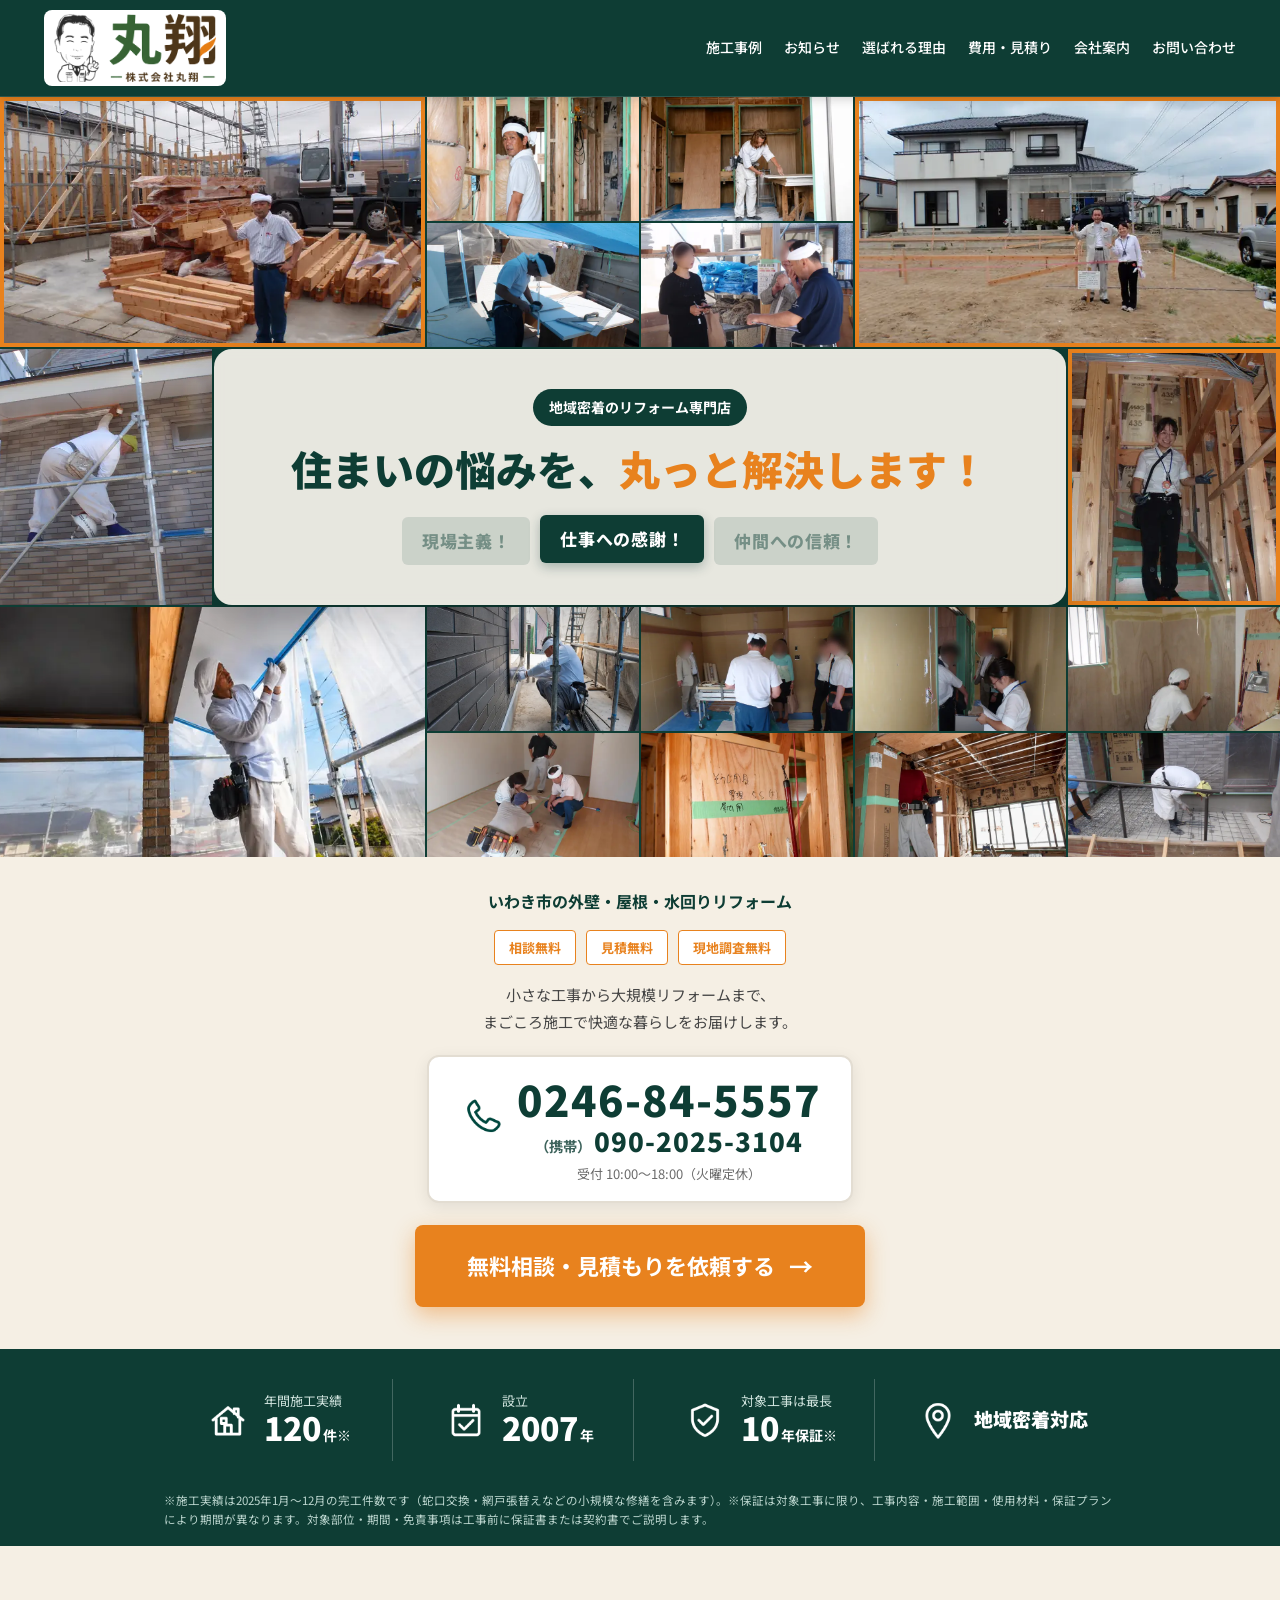
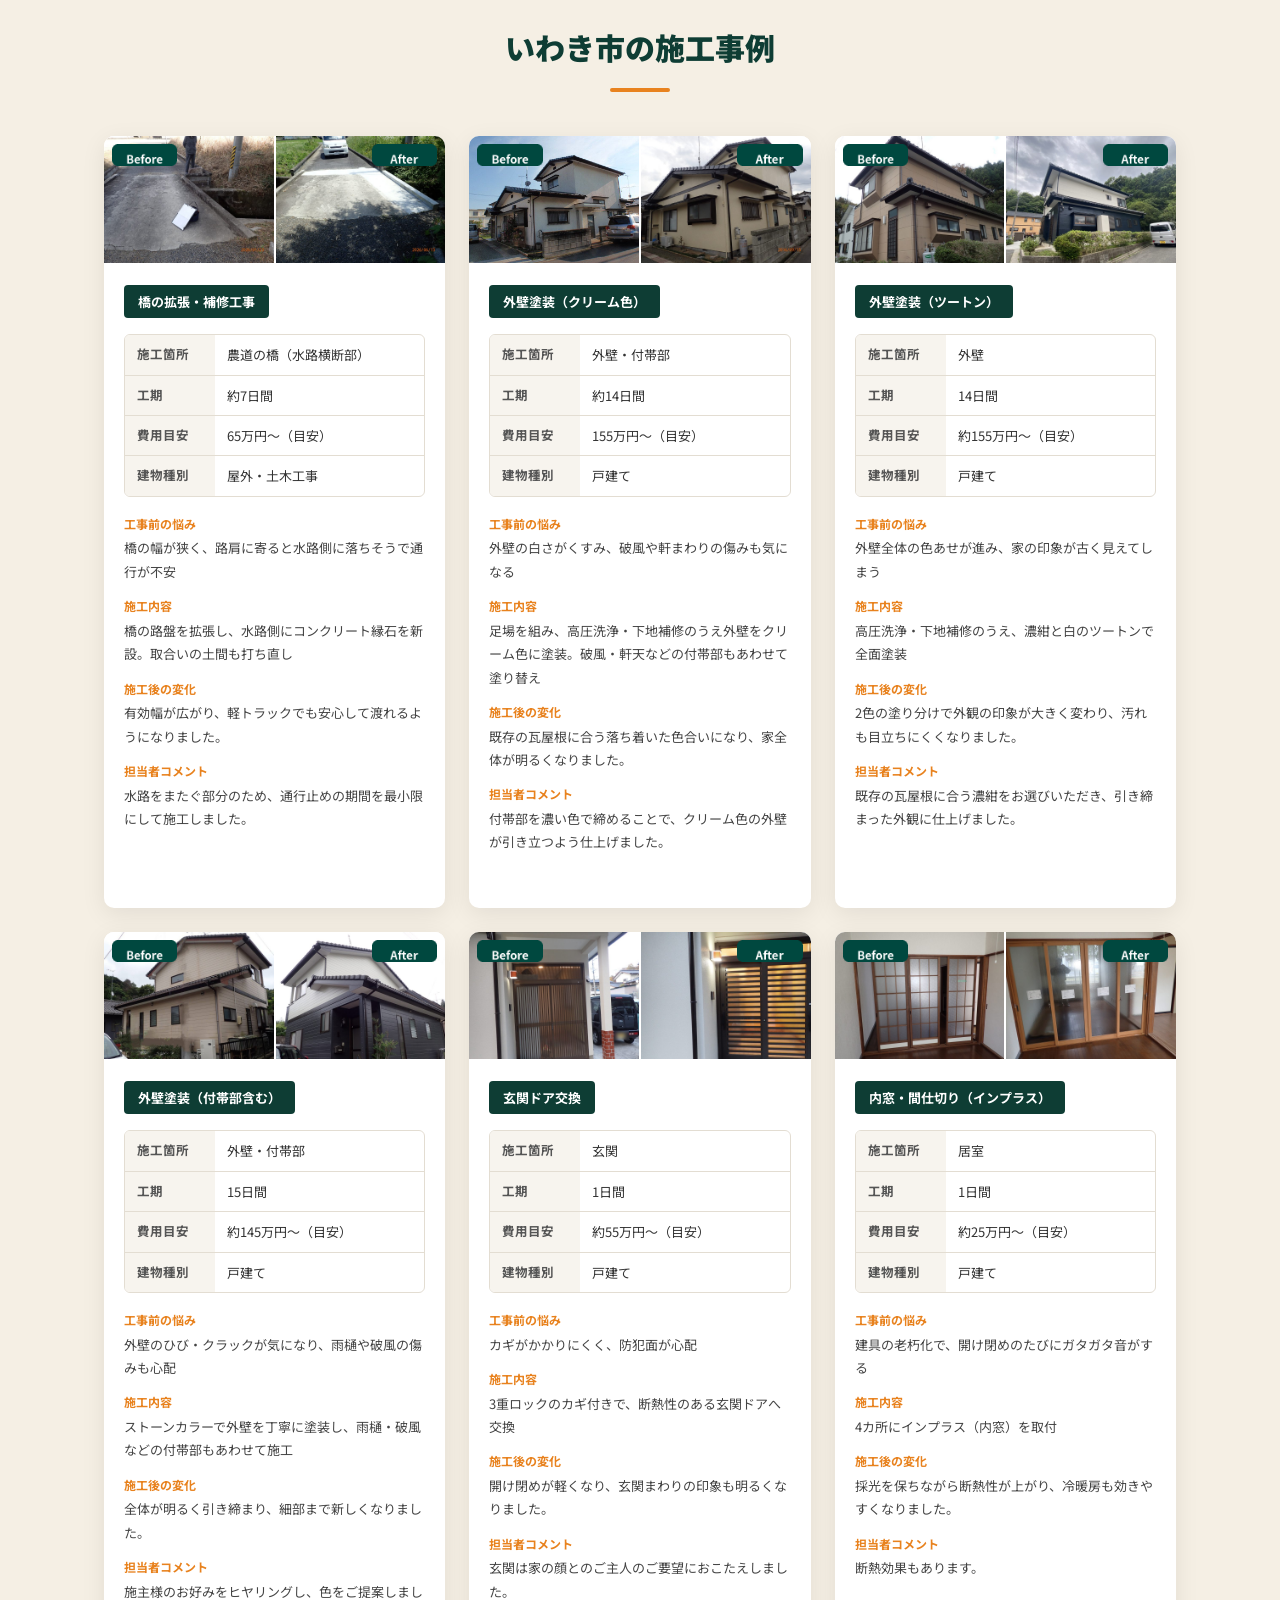
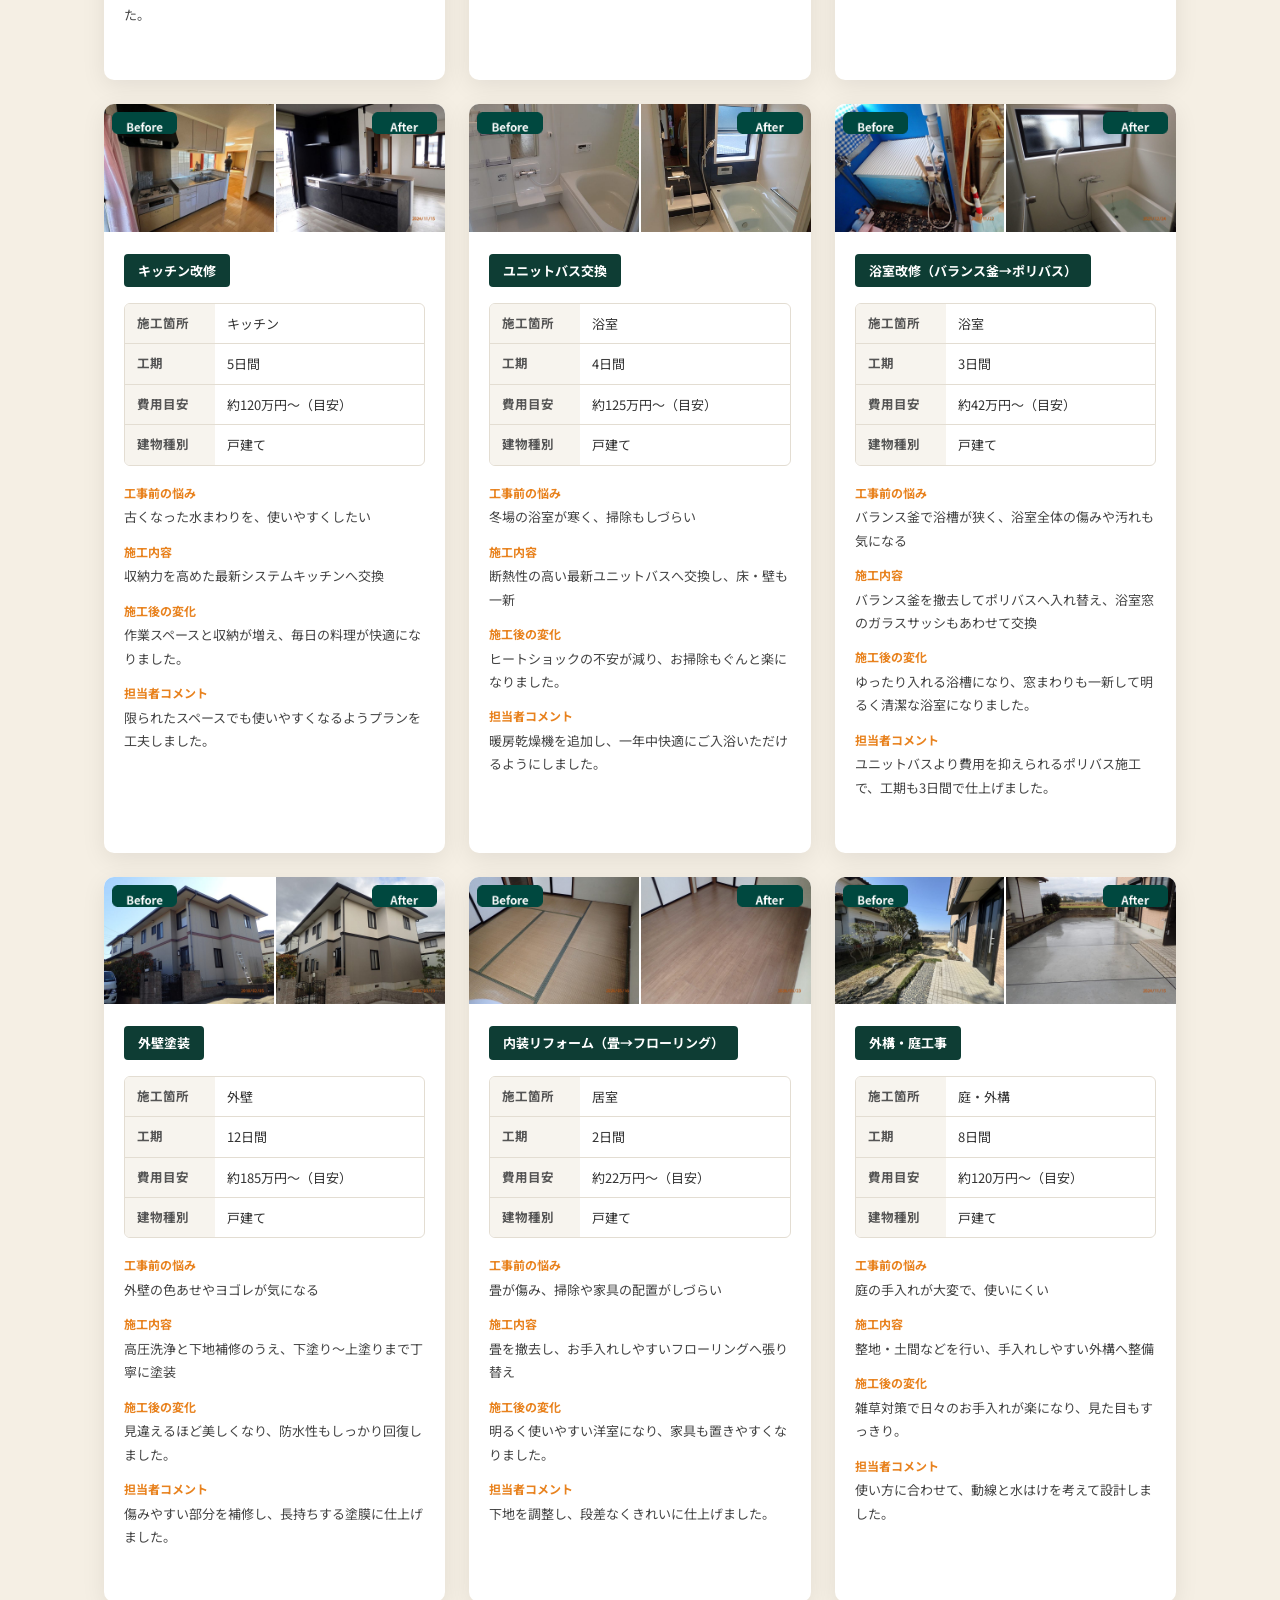
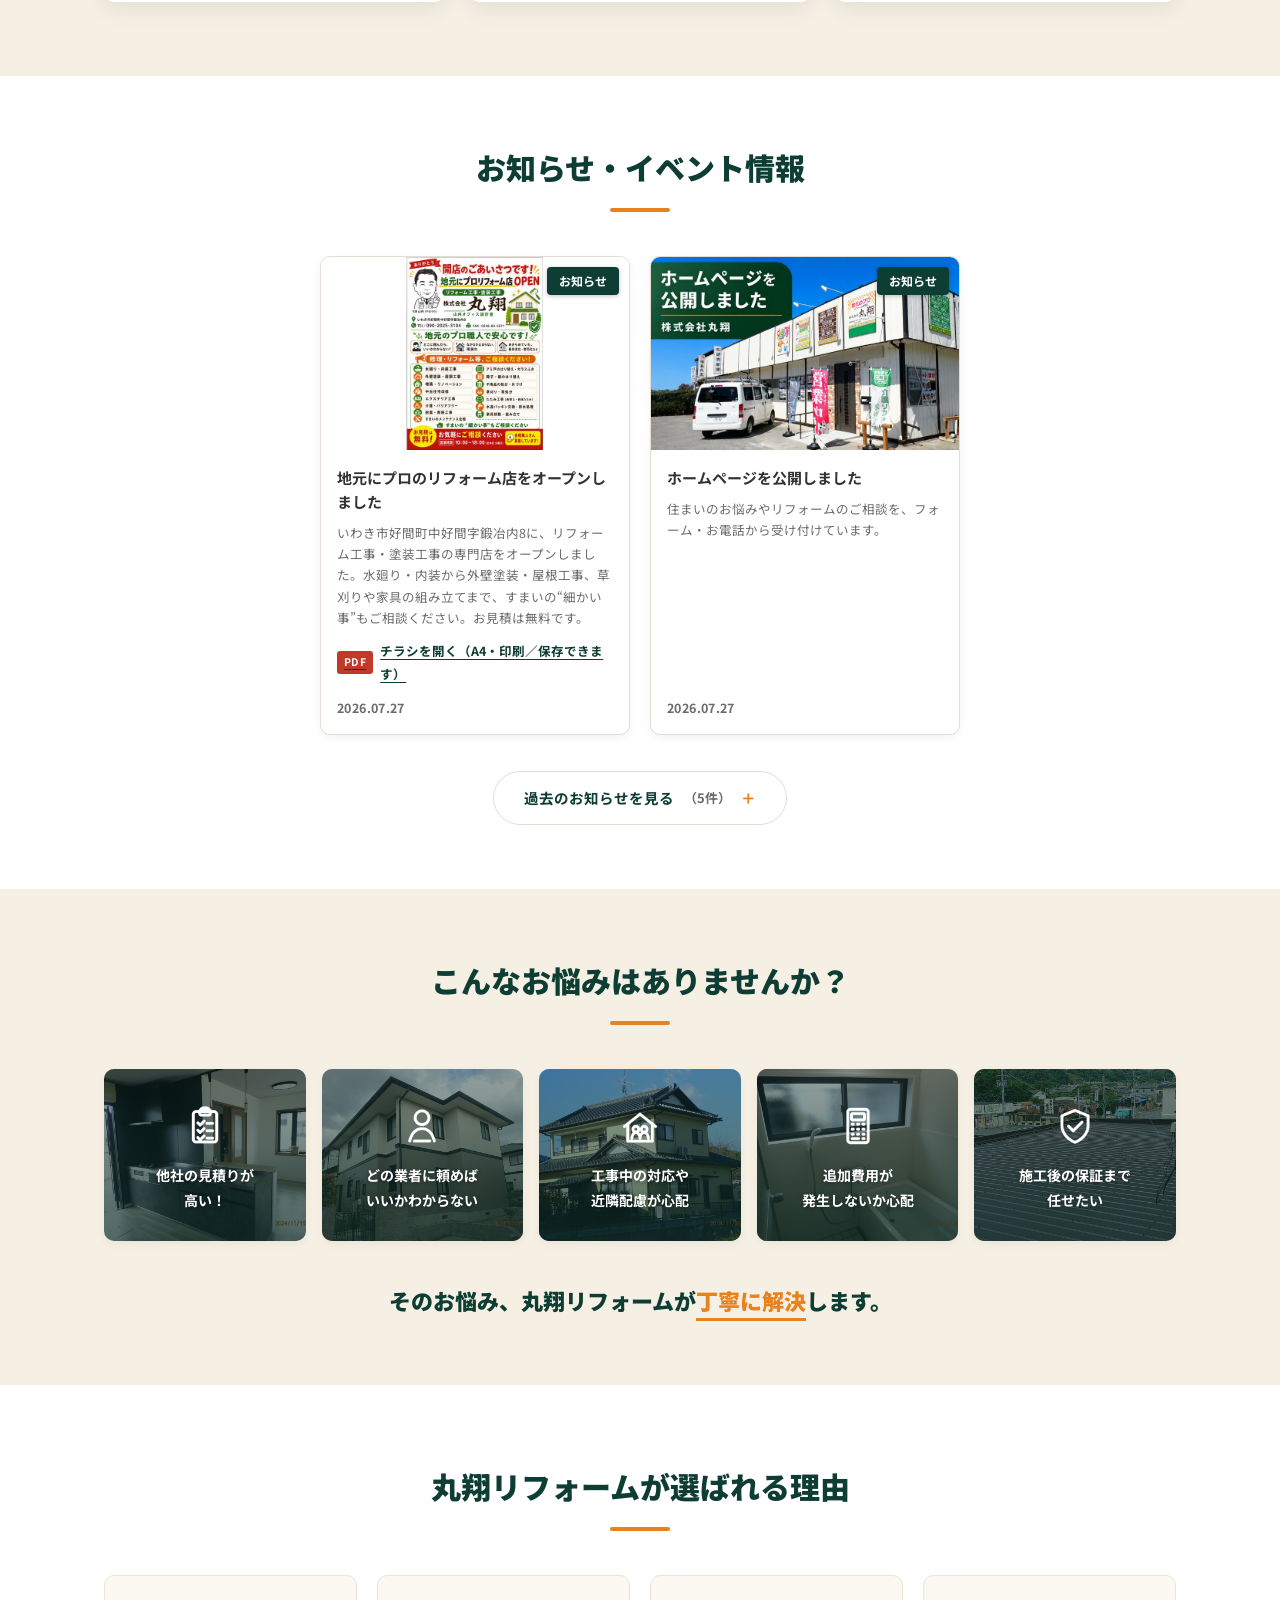
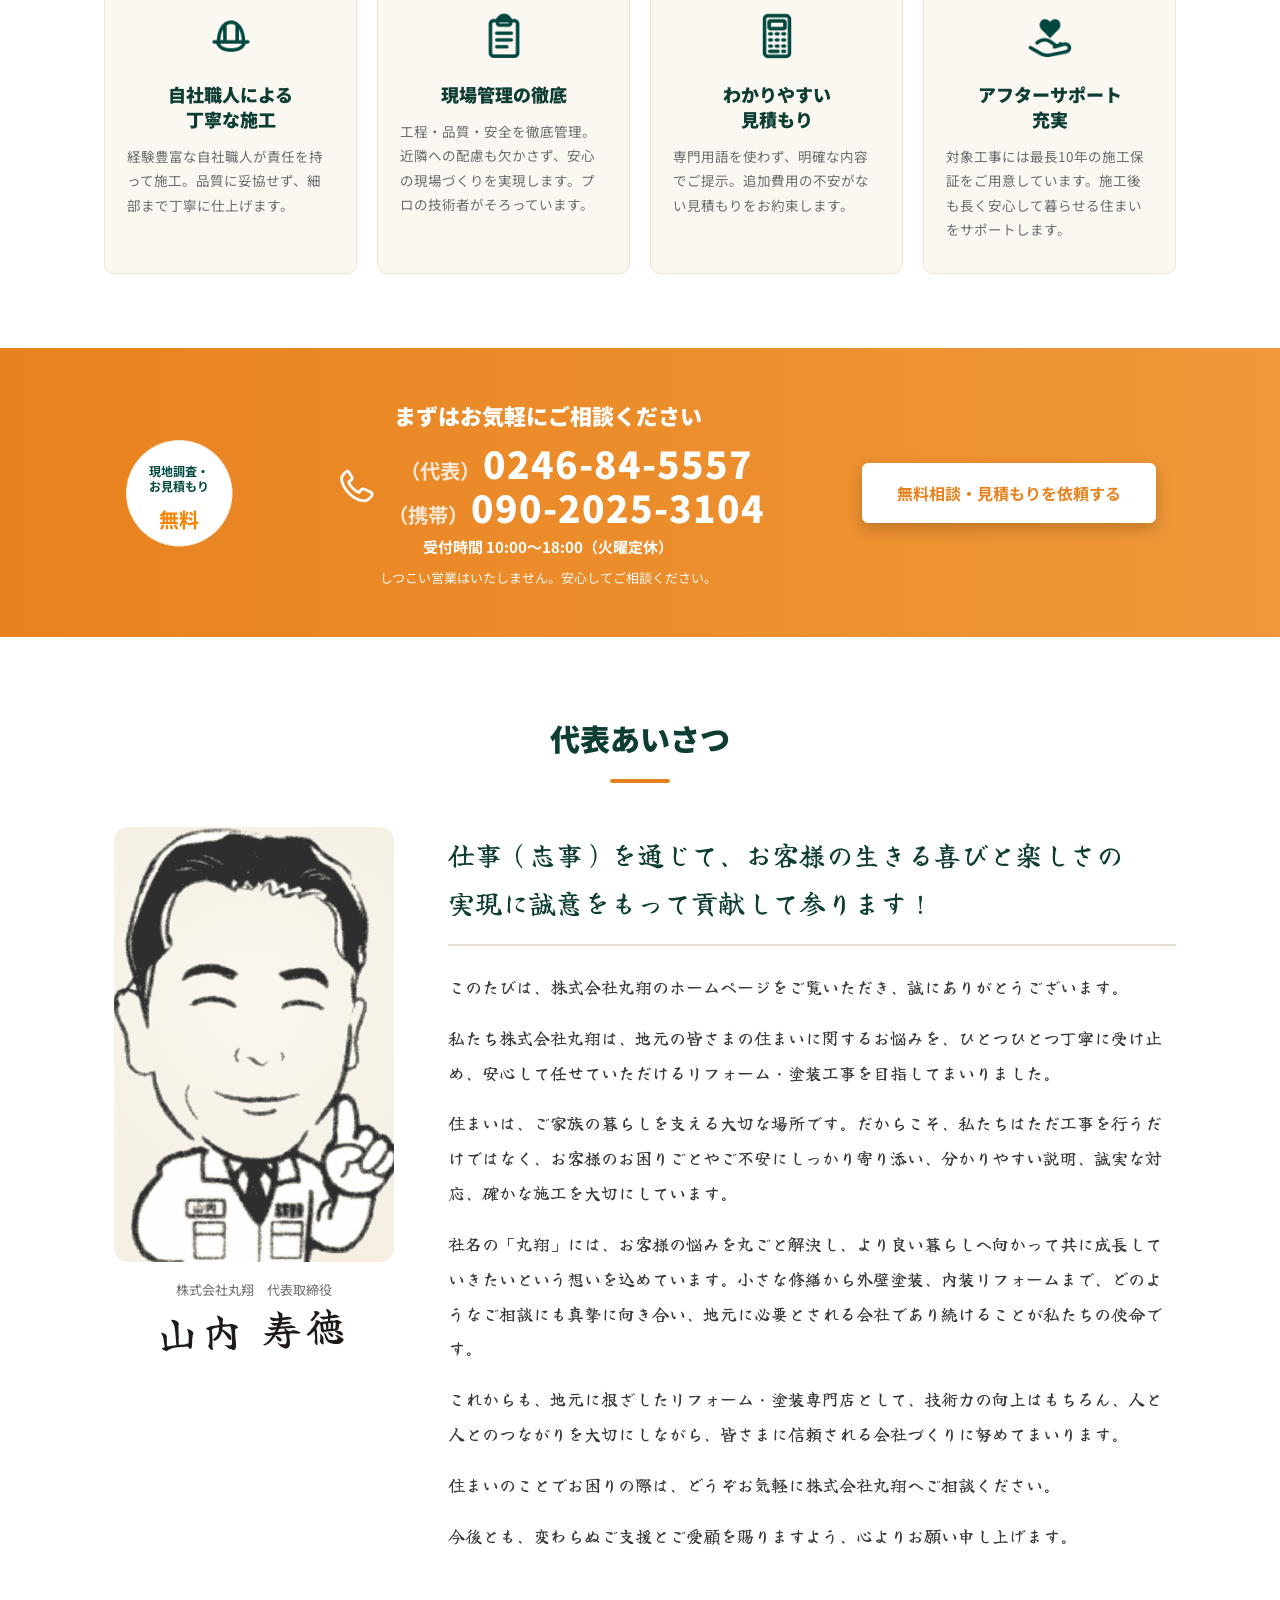
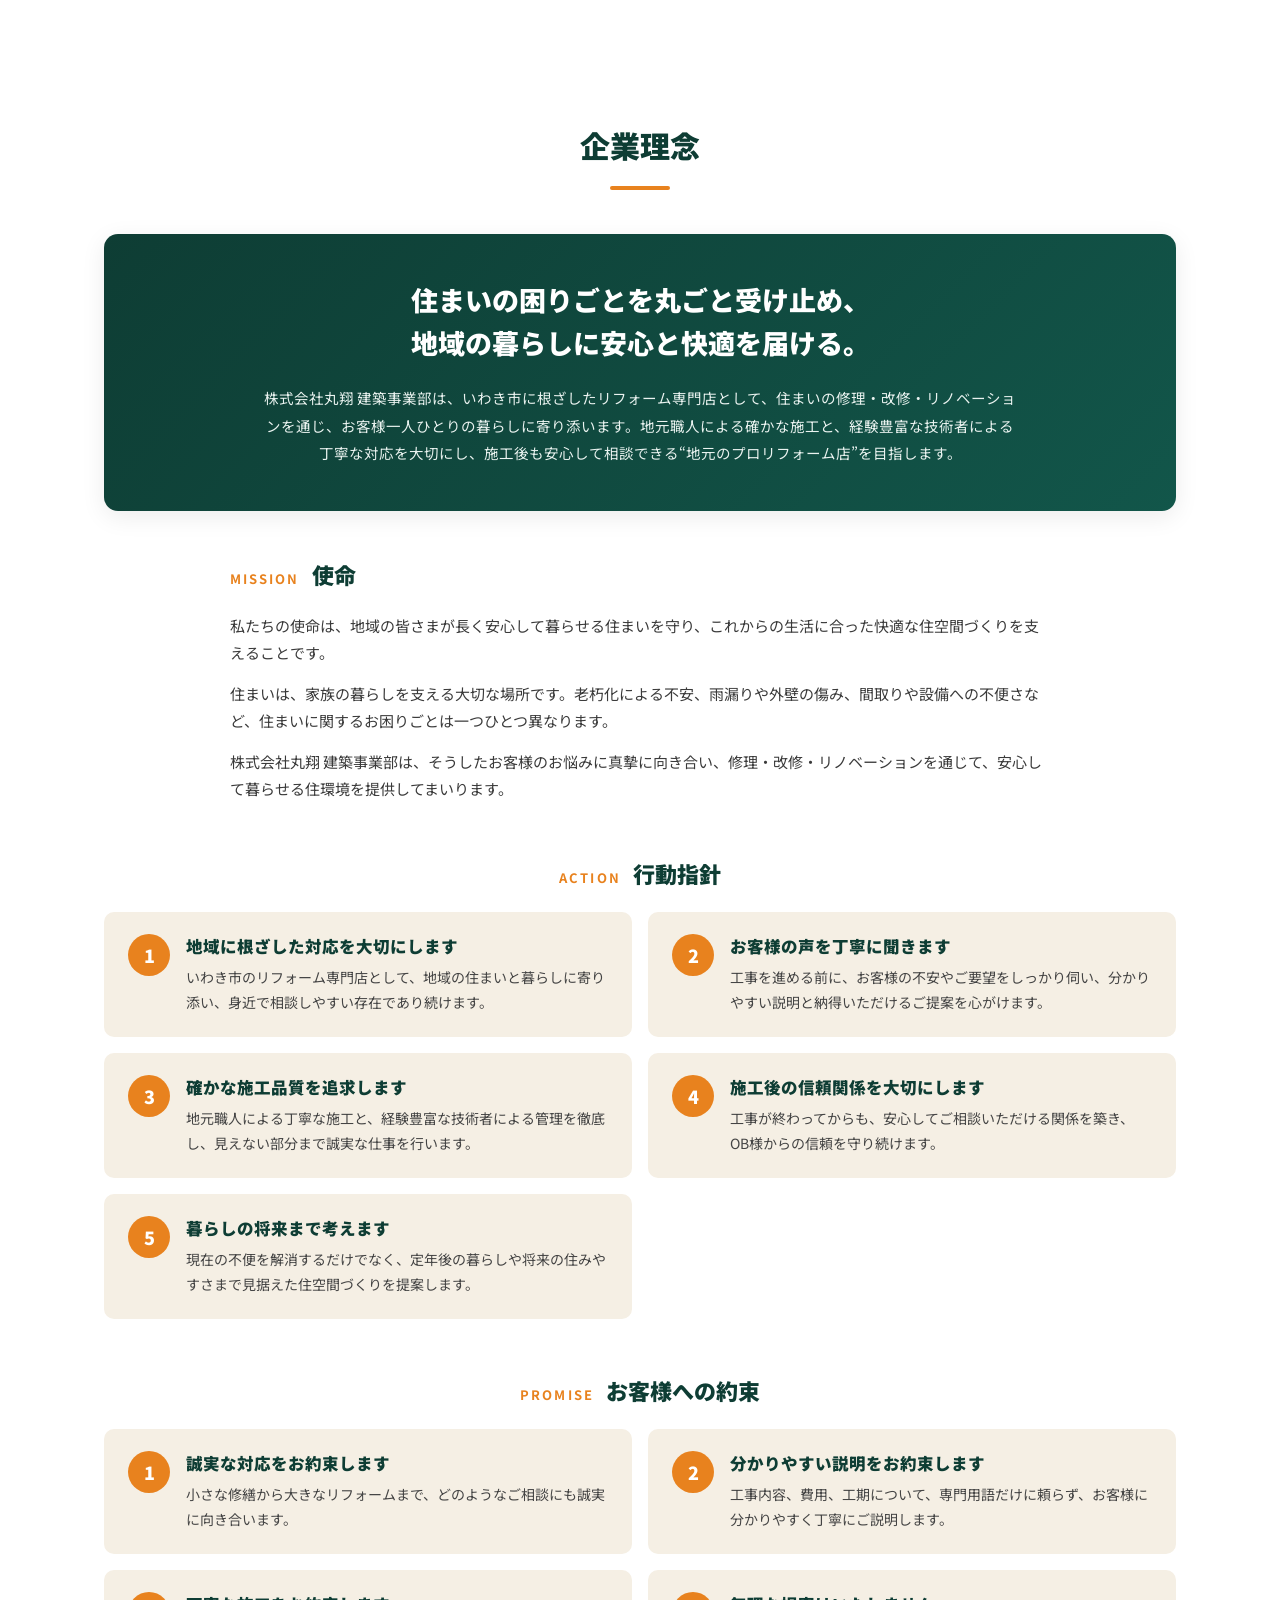
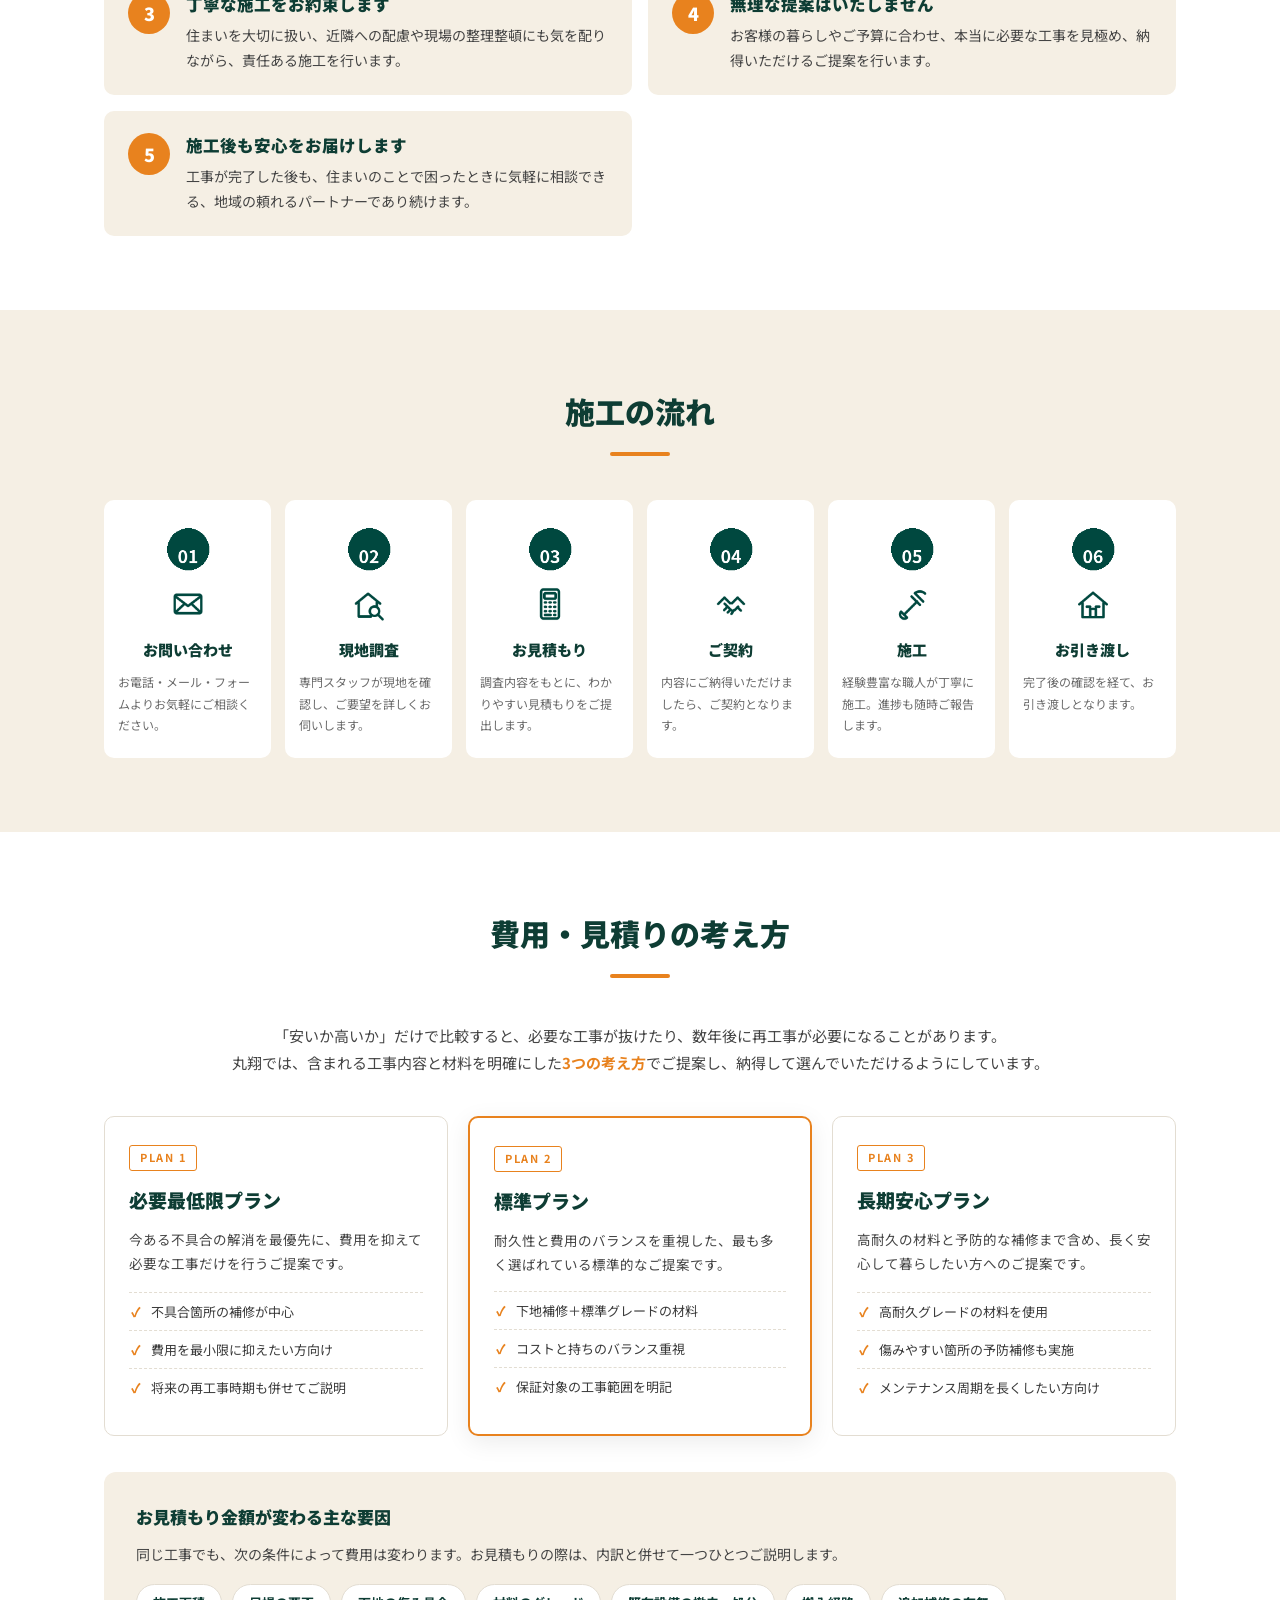
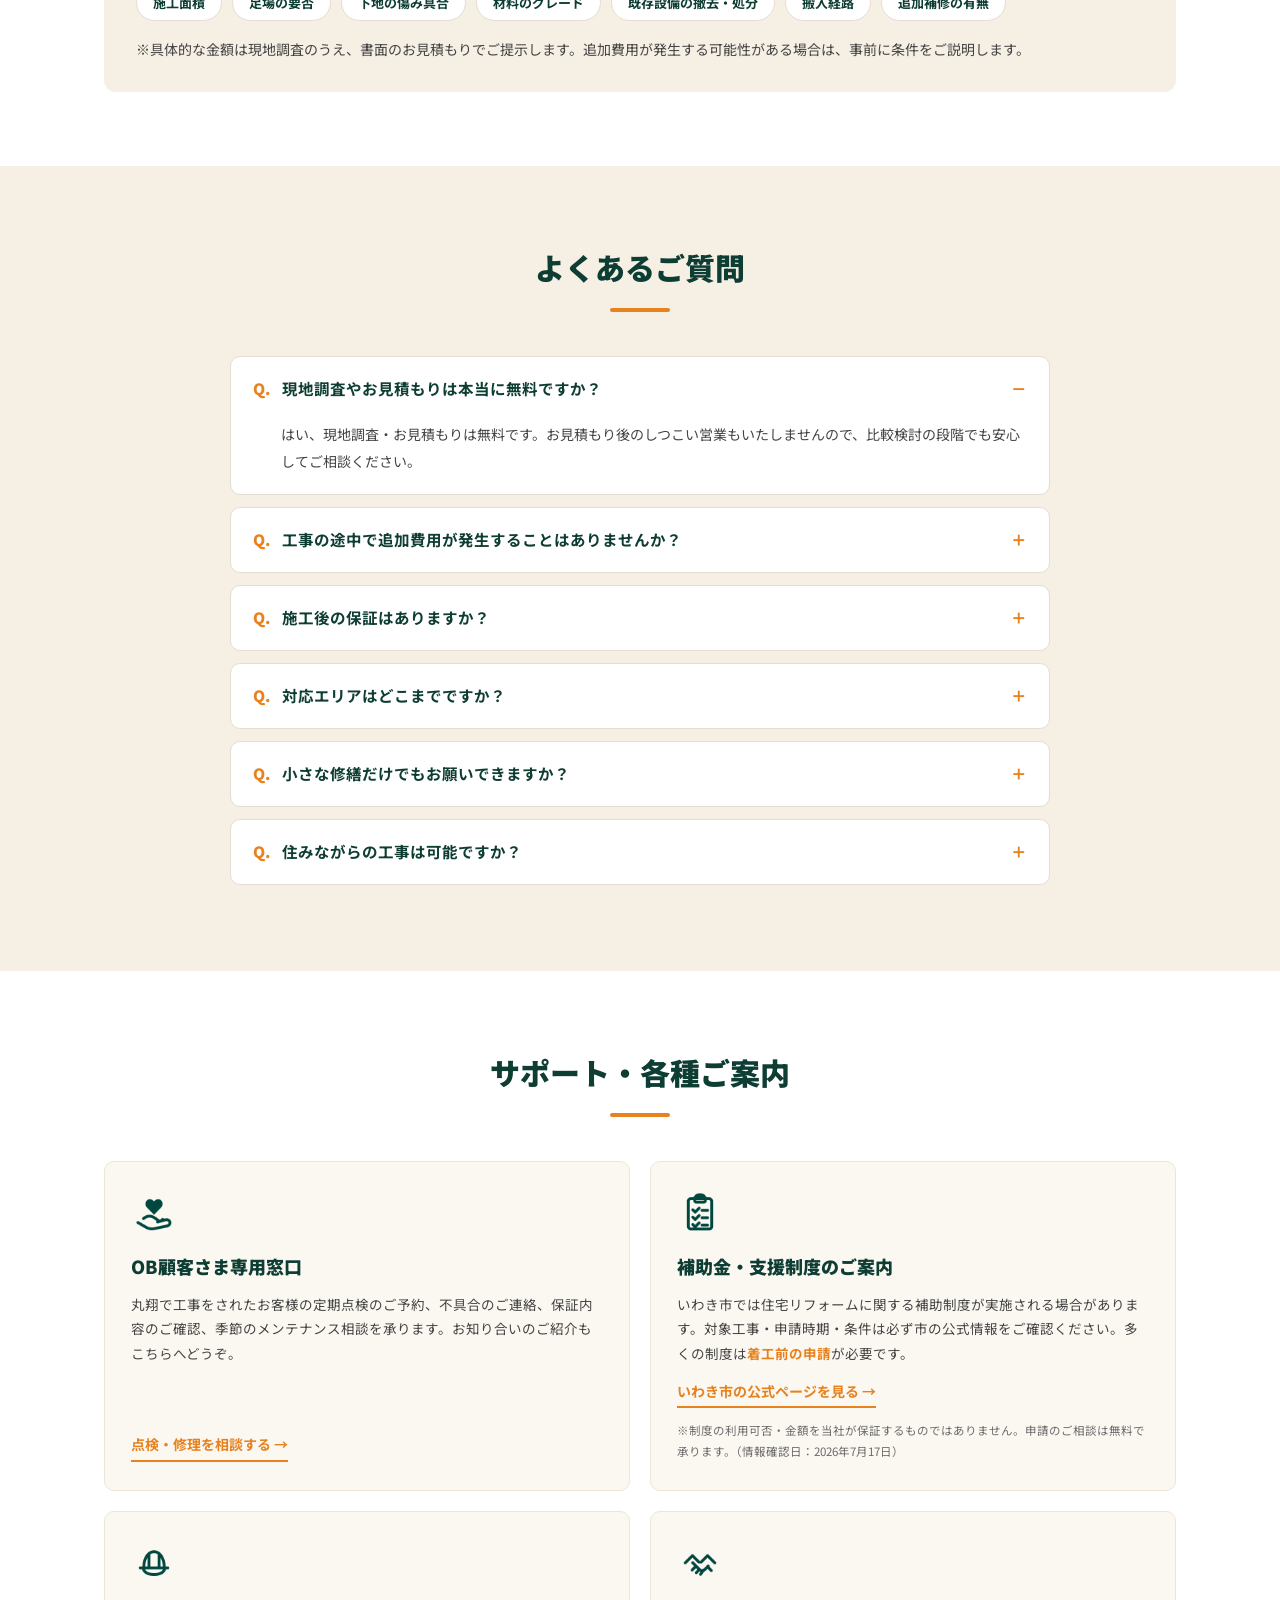
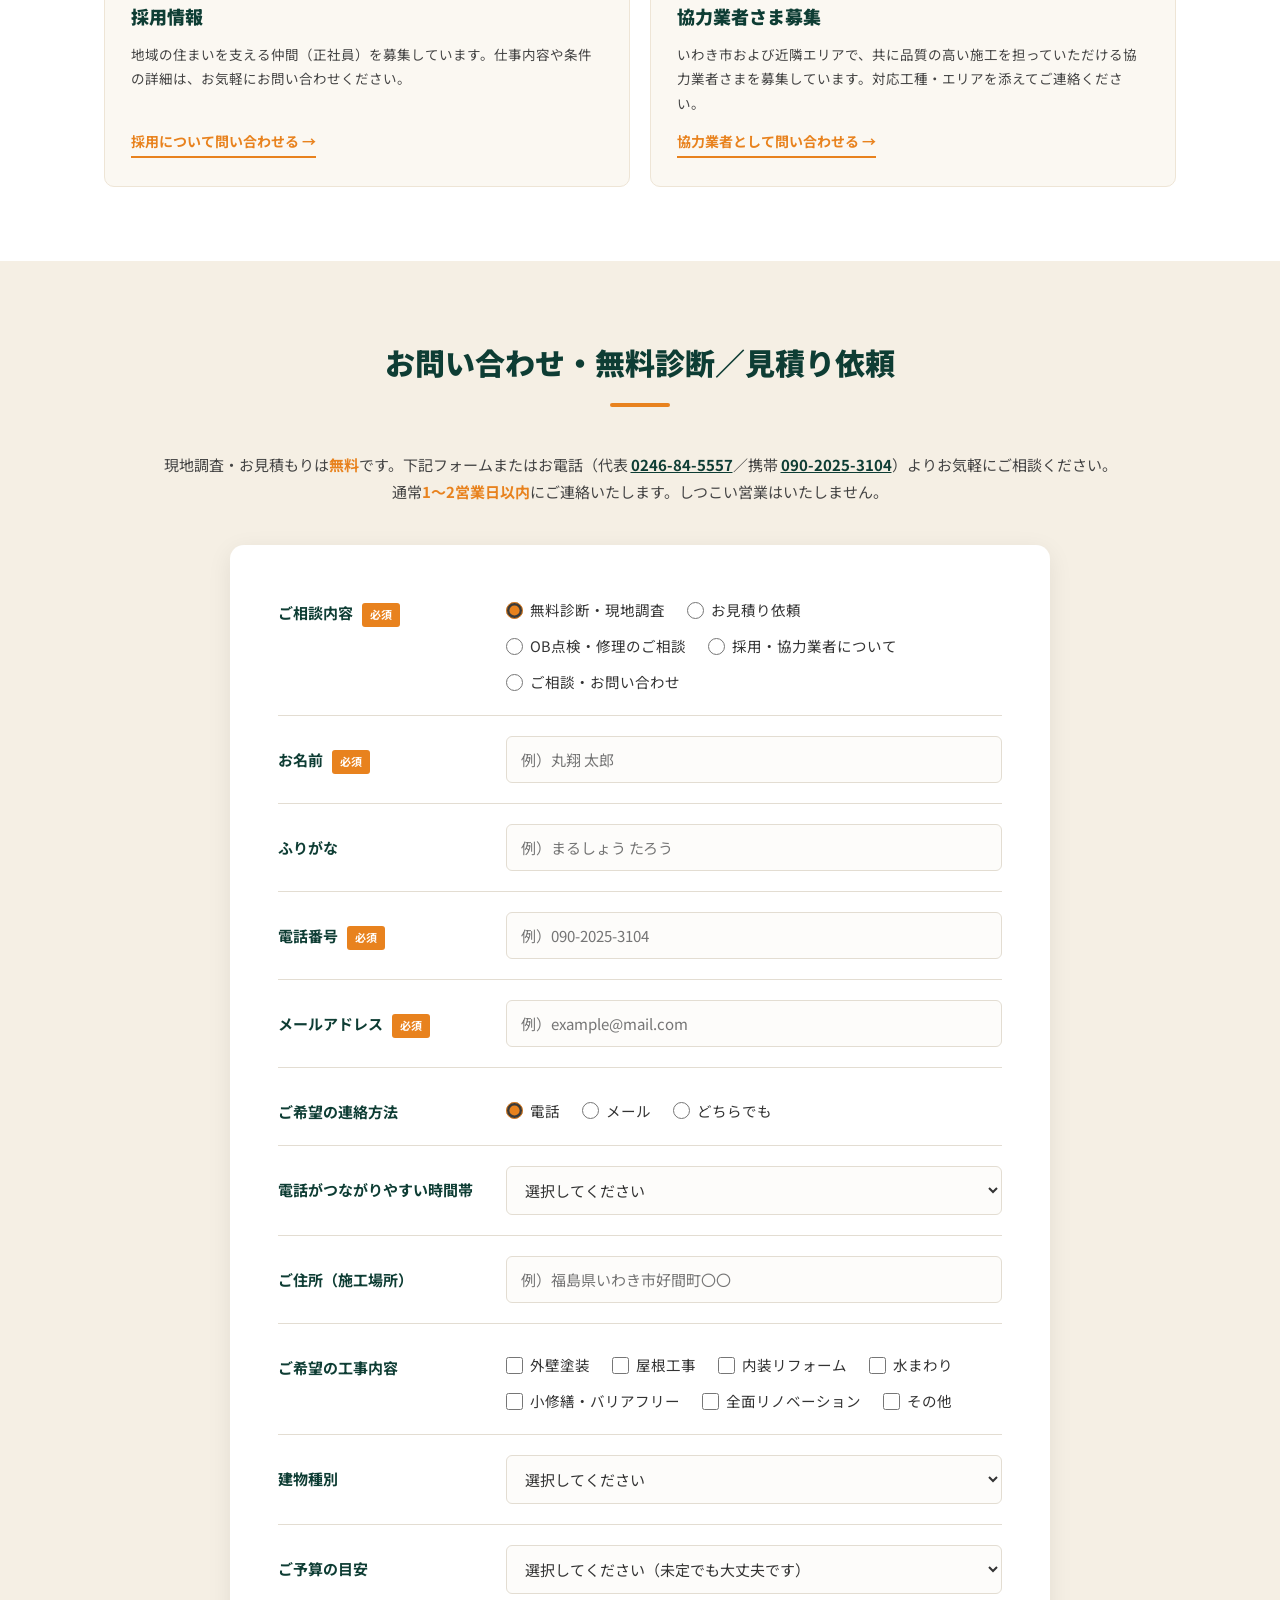
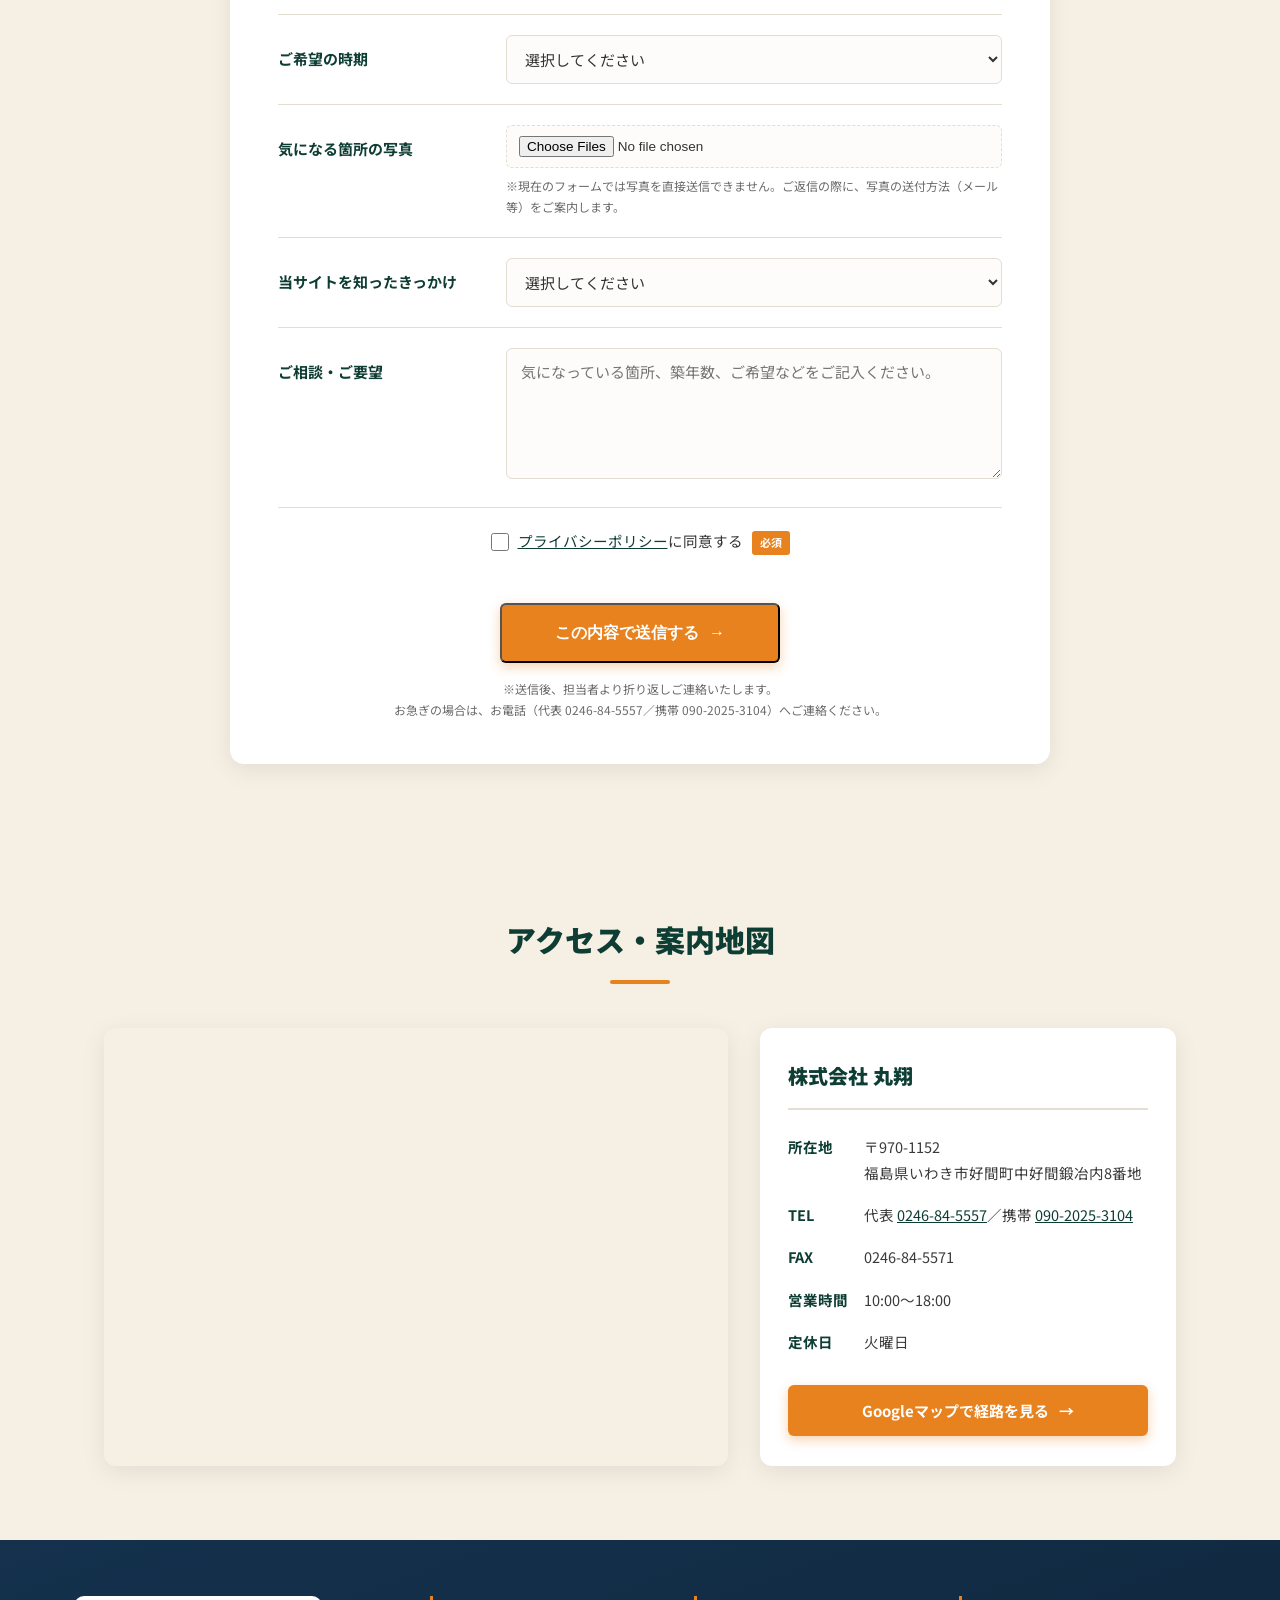
==== index.html @ 971b8a59 "お知らせを「最新」と「過去（折りたたみ）」に分けて表示する 掲載終了日を過ぎたお知らせが最新のまま先頭に並んでいたため、 news.js に until（掲載終了日）と archive を足し、その翌" ====
<!DOCTYPE html>
<html lang="ja">
<head>
<meta charset="UTF-8">
<meta name="viewport" content="width=device-width, initial-scale=1.0">
<!-- ===== アクセス解析：Googleタグ（GA4 / G-WCEB8Y4N4F）===== -->
<script async src="https://www.googletagmanager.com/gtag/js?id=G-WCEB8Y4N4F"></script>
<script>
  window.dataLayer = window.dataLayer || [];
  function gtag(){dataLayer.push(arguments);}
  // 手元での表示確認（localhost や file:// で開いた場合）がレポートに混ざらないよう、
  // 本番ドメインからのアクセスだけを計測する。ドメイン変更時はここも直すこと。
  if (location.hostname === 'marusho-iwaki.co.jp') {
    gtag('js', new Date());
    gtag('config', 'G-WCEB8Y4N4F');
  }
</script>
<!-- ===== ヒートマップ・セッション録画：Microsoft Clarity（xvefvdpdvg）===== -->
<script type="text/javascript">
  // GA4と同じく、手元での表示確認が記録に混ざらないよう本番ドメインだけで動かす
  if (location.hostname === 'marusho-iwaki.co.jp') {
    (function(c,l,a,r,i,t,y){
        c[a]=c[a]||function(){(c[a].q=c[a].q||[]).push(arguments)};
        t=l.createElement(r);t.async=1;t.src="https://www.clarity.ms/tag/"+i;
        y=l.getElementsByTagName(r)[0];y.parentNode.insertBefore(t,y);
    })(window, document, "clarity", "script", "xvefvdpdvg");
  }
</script>
<script src="analytics.js" defer></script>
<title>いわき市の外壁塗装・屋根・水回りリフォーム｜株式会社丸翔（丸翔リフォーム）</title>
<meta name="description" content="いわき市の外壁塗装・屋根工事・水回り・内装リフォームは株式会社丸翔へ。現地調査・お見積もり無料。小さな修繕から全面改修まで、地域密着でまごころ施工をお届けします。">
<link rel="preconnect" href="https://fonts.googleapis.com">
<link rel="preconnect" href="https://fonts.gstatic.com" crossorigin>
<link href="https://fonts.googleapis.com/css2?family=Noto+Sans+JP:wght@400;500;700;900&family=Yuji+Mai&family=Yuji+Syuku&display=swap" rel="stylesheet">
<link rel="stylesheet" href="style.css?v=20260916b">
<script type="application/ld+json">
{
  "@context": "https://schema.org",
  "@type": "HomeAndConstructionBusiness",
  "name": "株式会社丸翔",
  "description": "いわき市の外壁塗装・屋根・水回り・内装リフォーム専門店",
  "address": {
    "@type": "PostalAddress",
    "postalCode": "970-1152",
    "addressRegion": "福島県",
    "addressLocality": "いわき市",
    "streetAddress": "好間町中好間鍛冶内8番地"
  },
  "telephone": "+81-246-84-5557",
  "openingHours": "Mo,We,Th,Fr,Sa,Su 10:00-18:00",
  "areaServed": "福島県いわき市",
  "image": "lp_ui_assets_png/brand/logo_marusho.png"
}
</script>
<script type="application/ld+json">
{
  "@context": "https://schema.org",
  "@type": "FAQPage",
  "mainEntity": [
    {
      "@type": "Question",
      "name": "現地調査やお見積もりは本当に無料ですか？",
      "acceptedAnswer": { "@type": "Answer", "text": "はい、現地調査・お見積もりは無料です。お見積もり後のしつこい営業もいたしませんので、比較検討の段階でも安心してご相談ください。" }
    },
    {
      "@type": "Question",
      "name": "工事の途中で追加費用が発生することはありませんか？",
      "acceptedAnswer": { "@type": "Answer", "text": "お見積もりの段階で、費用が変わる可能性のある条件（下地の傷みの程度など）を事前にご説明します。工事中に追加の補修が必要と分かった場合も、必ず事前にご相談し、ご了承いただいてから進めます。" }
    },
    {
      "@type": "Question",
      "name": "施工後の保証はありますか？",
      "acceptedAnswer": { "@type": "Answer", "text": "対象工事には最長10年の施工保証をご用意しています。保証期間は工事内容・施工範囲・使用材料および保証プランにより異なります。対象となる主な工事は、屋根の全面葺き替え・カバー工法、外壁の張り替え・外装下地防水工事、屋上・バルコニーの全面防水工事、外壁・屋根塗装です。経年による色あせ、チョーキング、汚れ・カビ・藻、シーリング材の通常劣化、既存下地のひび割れ、建物の揺れや構造変形、台風・地震・雹・落雷などの自然災害、他社工事による損傷、お客様ご自身による加工や破損、保証対象外部分を原因とする雨漏りは保証の対象外です。対象部位・保証期間・保証内容・免責事項は、工事前に保証書または契約書で明確にご説明します。" }
    },
    {
      "@type": "Question",
      "name": "対応エリアはどこまでですか？",
      "acceptedAnswer": { "@type": "Answer", "text": "福島県いわき市全域に対応しています。市外の場合もまずはお気軽にご相談ください。" }
    },
    {
      "@type": "Question",
      "name": "小さな修繕だけでもお願いできますか？",
      "acceptedAnswer": { "@type": "Answer", "text": "もちろん可能です。手すりの取り付け、網戸・蛇口の交換、雨どいの補修など、小さな困りごともお気軽にご相談ください。" }
    },
    {
      "@type": "Question",
      "name": "住みながらの工事は可能ですか？",
      "acceptedAnswer": { "@type": "Answer", "text": "外壁塗装や水回りの改修など、多くの工事はお住まいのまま施工できます。生活への影響が大きい工事の場合は、事前に工程をご説明のうえ進めます。" }
    }
  ]
}
</script>
</head>
<body>

<!-- ===== HEADER ===== -->
<header class="site-header" id="top">
  <div class="header-inner">
    <a href="#top" class="brand">
      <img src="lp_ui_assets_png/brand/logo_marusho.png?v=20260811a" alt="株式会社 丸翔" class="brand-logo">
    </a>

    <nav class="global-nav" id="gnav">
      <a href="#cases">施工事例</a>
      <!-- 「お客様の声」は掲載許可の確認が取れるまで非表示（2026-07-28 丸翔さまご判断）
           許可が取れたら、このリンクと下の voice セクションのコメントアウトを解除してください -->
      <a href="#news">お知らせ</a>
      <a href="#service">選ばれる理由</a>
      <a href="#pricing">費用・見積り</a>
      <a href="#about">会社案内</a>
      <a href="#contact">お問い合わせ</a>
    </nav>

    <button class="hamburger" id="hamburger" aria-label="メニューを開く">
      <img src="lp_ui_assets_png/icons/icon_hamburger_menu.png" alt="">
    </button>
  </div>
</header>

<!-- ===== HERO ===== -->
<section class="hero">
  <!-- 写真の壁ゾーン：17枚を敷き詰め、その中央に見出しパネルを重ねる -->
  <div class="hero-stage">
  <!-- 写真の壁：17枚は常に明るいまま。中央の区画はパネル用に空けてあるので写真は隠れない -->
  <div class="hero-wall" id="heroWall">
    <figure class="hw-tile hw-tile--main2" data-ch="2"><picture><source srcset="lp_image_assets_png/hero_wall/wall01.webp" type="image/webp"><img src="lp_image_assets_png/hero_wall/wall01.jpg" alt="更地での着工前の現場立会い" decoding="async"></picture></figure>
    <figure class="hw-tile hw-tile--main" data-ch="1"><picture><source srcset="lp_image_assets_png/hero_wall/wall02.webp" type="image/webp"><img src="lp_image_assets_png/hero_wall/wall02.jpg" alt="建方前の資材搬入と現場確認" decoding="async"></picture></figure>
    <figure class="hw-tile hw-tile--main3" data-ch="3"><picture><source srcset="lp_image_assets_png/hero_wall/wall04.webp" type="image/webp"><img src="lp_image_assets_png/hero_wall/wall04.jpg" alt="建方中の階段に立つスタッフ" decoding="async"></picture></figure>
    <figure class="hw-tile hw-tile--big" data-ch="1"><picture><source srcset="lp_image_assets_png/hero_wall/wall05.webp" type="image/webp"><img src="lp_image_assets_png/hero_wall/wall05.jpg" alt="足場の上での軒天施工" decoding="async"></picture></figure>
    <figure class="hw-tile" data-ch="1"><picture><source srcset="lp_image_assets_png/hero_wall/wall07.webp" type="image/webp"><img src="lp_image_assets_png/hero_wall/wall07.jpg" alt="断熱材の施工中" decoding="async"></picture></figure>
    <figure class="hw-tile" data-ch="1"><picture><source srcset="lp_image_assets_png/hero_wall/wall08.webp" type="image/webp"><img src="lp_image_assets_png/hero_wall/wall08.jpg" alt="造作棚の加工作業" decoding="async"></picture></figure>
    <figure class="hw-tile" data-ch="1"><picture><source srcset="lp_image_assets_png/hero_wall/wall09.webp" type="image/webp"><img src="lp_image_assets_png/hero_wall/wall09.jpg" alt="造作材のカット加工" decoding="async"></picture></figure>
    <figure class="hw-tile" data-ch="2"><picture><source srcset="lp_image_assets_png/hero_wall/wall11.webp" type="image/webp"><img src="lp_image_assets_png/hero_wall/wall11.jpg" alt="お施主様への現場でのご説明" decoding="async"></picture></figure>
    <figure class="hw-tile hw-tile--wide" data-ch="1"><picture><source srcset="lp_image_assets_png/hero_wall/wall12.webp" type="image/webp"><img src="lp_image_assets_png/hero_wall/wall12.jpg" alt="窓周りの外壁コーキング" decoding="async"></picture></figure>
    <figure class="hw-tile hw-tile--tall" data-ch="1"><picture><source srcset="lp_image_assets_png/hero_wall/wall13.webp" type="image/webp"><img src="lp_image_assets_png/hero_wall/wall13.jpg" alt="足場の上での外壁施工" decoding="async"></picture></figure>
    <figure class="hw-tile" data-ch="2"><picture><source srcset="lp_image_assets_png/hero_wall/wall15.webp" type="image/webp"><img src="lp_image_assets_png/hero_wall/wall15.jpg" alt="完成した室内をお施主様にご案内" decoding="async"></picture></figure>
    <figure class="hw-tile" data-ch="2"><picture><source srcset="lp_image_assets_png/hero_wall/wall16.webp" type="image/webp"><img src="lp_image_assets_png/hero_wall/wall16.jpg" alt="内装工事中の現場でのお施主様へのご案内" decoding="async"></picture></figure>
    <figure class="hw-tile" data-ch="1"><picture><source srcset="lp_image_assets_png/hero_wall/wall17.webp" type="image/webp"><img src="lp_image_assets_png/hero_wall/wall17.jpg" alt="内装下地のパテ処理" decoding="async"></picture></figure>
    <figure class="hw-tile" data-ch="3"><picture><source srcset="lp_image_assets_png/hero_wall/wall19.webp" type="image/webp"><img src="lp_image_assets_png/hero_wall/wall19.jpg" alt="完成した室内での仕上げ確認" decoding="async"></picture></figure>
    <figure class="hw-tile" data-ch="1"><picture><source srcset="lp_image_assets_png/hero_wall/wall20.webp" type="image/webp"><img src="lp_image_assets_png/hero_wall/wall20.jpg" alt="そうじ用具の管理を示す手書きの掲示" decoding="async"></picture></figure>
    <figure class="hw-tile" data-ch="1"><picture><source srcset="lp_image_assets_png/hero_wall/wall22.webp" type="image/webp"><img src="lp_image_assets_png/hero_wall/wall22.jpg" alt="天井の軽天下地施工" decoding="async"></picture></figure>
    <figure class="hw-tile" data-ch="1"><picture><source srcset="lp_image_assets_png/hero_wall/wall23.webp" type="image/webp"><img src="lp_image_assets_png/hero_wall/wall23.jpg" alt="玄関ポーチの配筋工事" decoding="async"></picture></figure>

    <!-- 中央パネル：壁の中央区画（写真を置かない場所）に収まる -->
    <div class="hero-inner">
      <div class="hero-card">
        <p class="hero-eyebrow">地域密着のリフォーム専門店</p>
        <h1 class="hero-title">住まいの悩みを、<br class="ttl-br"><em>丸っと解決します！</em></h1>
        <!-- 三つの信条：常に3つ並べ、順ぐりに1つだけを teal 地×白文字で光らせる -->
        <div class="hero-creed" id="heroCreed" aria-label="丸翔の三つの信条">
          <span class="creed" data-ch="1">現場主義！</span>
          <span class="creed" data-ch="2">仕事への感謝！</span>
          <span class="creed" data-ch="3">仲間への信頼！</span>
        </div>
      </div>
    </div>
  </div>

  </div><!-- /.hero-stage -->

  <!-- 壁のすぐ下：連絡先と申し込みボタン -->
  <div class="hero-action">
    <div class="hero-action-inner">
      <p class="hero-area">いわき市の外壁・屋根・水回りリフォーム</p>
      <div class="hero-tags">
        <span>相談無料</span><span>見積無料</span><span>現地調査無料</span>
      </div>
      <p class="hero-lead">
        小さな工事から大規模リフォームまで、<br>
        まごころ施工で快適な暮らしをお届けします。
      </p>
      <div class="hero-phone">
        <img src="lp_ui_assets_png/icons/icon_phone.png" alt="">
        <span class="hp-nums">
          <a href="tel:0246845557" class="hp-num">0246-84-5557</a>
          <a href="tel:09020253104" class="hp-num hp-num--sub"><small class="ph-label">（携帯）</small>090-2025-3104</a>
        </span>
        <span class="hp-hours">受付 10:00～18:00（火曜定休）</span>
      </div>
      <div class="hero-btns">
        <a href="#contact" class="btn btn-orange">無料相談・見積もりを依頼する <span class="arw">→</span></a>
      </div>
    </div>
  </div>
</section>

<!-- ===== STATS ===== -->
<section class="stats">
  <div class="stats-inner">
    <div class="stat">
      <img src="lp_ui_assets_png/icons/icon_house_stats.png" alt="">
      <div class="stat-text"><span class="stat-label">年間施工実績</span><span class="stat-value">120<small>件※</small></span></div>
    </div>
    <div class="stat">
      <img src="lp_ui_assets_png/icons/icon_calendar_check.png" alt="">
      <div class="stat-text"><span class="stat-label">設立</span><span class="stat-value">2007<small>年</small></span></div>
    </div>
    <div class="stat">
      <img src="lp_ui_assets_png/icons/icon_shield_check.png" alt="">
      <div class="stat-text"><span class="stat-label">対象工事は最長</span><span class="stat-value">10<small>年保証※</small></span></div>
    </div>
    <div class="stat">
      <img src="lp_ui_assets_png/icons/icon_pin.png" alt="">
      <div class="stat-text stat-text--single"><span class="stat-value stat-value--sm">地域密着対応</span></div>
    </div>
  </div>
  <p class="stats-note">※施工実績は2025年1月〜12月の完工件数です（蛇口交換・網戸張替えなどの小規模な修繕を含みます）。※保証は対象工事に限り、工事内容・施工範囲・使用材料・保証プランにより期間が異なります。対象部位・期間・免責事項は工事前に保証書または契約書でご説明します。</p>
</section>

<!-- ===== 施工事例 ===== -->
<section class="cases" id="cases">
  <div class="container">
    <h2 class="sec-title">いわき市の<em>施工事例</em></h2>
    <div class="case-grid" id="caseGrid"></div>
  </div>
</section>

<!-- ===== お客様の声 =====
     【非表示中】掲載許可の確認が取れるまで非表示にしています（2026-07-28 丸翔さまご判断）。
     許可が取れたら、この行の下の「<section」から「</section>」までのコメントを外してください。
     あわせて、掲載地域が対応エリア（いわき市）と合っているかもご確認ください
     （現在は郡山市・福島市のお客様が含まれています）。
<section class="voice" id="voice">
  <div class="container">
    <h2 class="sec-title">お客様の<em>声</em></h2>
    <div class="voice-grid">
      <div class="voice-card">
        <div class="voice-head">
          <img src="lp_ui_assets_png/icons/icon_customer_avatar_woman.png" alt="">
          <span class="voice-meta">いわき市・50代・キッチン改修</span>
        </div>
        <p class="voice-title">「予算内で理想のキッチンになりました」</p>
        <p class="voice-body">他社の見積もりよりも明確で、内容も納得できました。職人さんの対応も丁寧で、工事中も安心してお任せできました。</p>
      </div>
      <div class="voice-card">
        <div class="voice-head">
          <img src="lp_ui_assets_png/icons/icon_customer_avatar_man.png" alt="">
          <span class="voice-meta">郡山市・60代・外壁塗装</span>
        </div>
        <p class="voice-title">「近隣への配慮が丁寧で安心でした」</p>
        <p class="voice-body">ご近所への挨拶や工事中の配慮が行き届いていて、トラブルなく完了。仕上がりにも満足しています。</p>
      </div>
      <div class="voice-card">
        <div class="voice-head">
          <img src="lp_ui_assets_png/icons/icon_customer_avatar_worker.png" alt="">
          <span class="voice-meta">福島市・30代・全面リノベーション</span>
        </div>
        <p class="voice-title">「暮らしやすさが格段に向上しました」</p>
        <p class="voice-body">寒さや使いにくさが改善され、毎日の生活が快適に。担当の方が親身に相談に乗ってくれて心強かったです。</p>
      </div>
    </div>
    <p class="voice-note">※お客様の感想であり、効果を保証するものではありません。※掲載にあたってはお客様の許可をいただいています。</p>
  </div>
</section>
===== お客様の声 ここまで非表示 ===== -->

<!-- ===== お知らせ・イベント情報 ===== -->
<section class="news" id="news">
  <div class="container">
    <div class="news-head">
      <h2 class="sec-title">お知らせ・<em>イベント情報</em></h2>
    </div>
    <div class="news-grid" id="newsList"></div>
    <p class="news-empty" id="newsEmpty" hidden>現在、掲載中のお知らせはありません。</p>
    <!-- 過去のお知らせ。該当が無いときは自動で非表示になります（news.js の until / archive で振り分け） -->
    <details class="news-archive" id="newsArchive" hidden>
      <summary class="news-archive-toggle">過去のお知らせを見る<span class="news-archive-count" id="newsArchiveCount"></span></summary>
      <div class="news-grid news-grid--archive" id="newsArchiveList"></div>
    </details>
  </div>
</section>

<!-- ===== 悩み ===== -->
<section class="worries">
  <div class="container">
    <h2 class="sec-title">こんなお悩みは<em>ありませんか？</em></h2>
    <div class="worry-grid">
      <div class="worry-card worry-card--photo" style="background-image:url('lp_image_assets_png/cases/web/kitchen_after.jpg')">
        <img src="lp_ui_assets_png/icons/icon_checklist.png" alt="" class="worry-icon">
        <p>他社の見積りが<br>高い！</p>
      </div>
      <div class="worry-card worry-card--photo" style="background-image:url('lp_image_assets_png/cases/web/exterior_paint_after.jpg')">
        <img src="lp_ui_assets_png/icons/icon_person.png" alt="" class="worry-icon">
        <p>どの業者に頼めば<br>いいかわからない</p>
      </div>
      <div class="worry-card worry-card--photo" style="background-image:url('lp_image_assets_png/cases/web/paint_after.jpg')">
        <img src="lp_ui_assets_png/icons/icon_house_family.png" alt="" class="worry-icon">
        <p>工事中の対応や<br>近隣配慮が心配</p>
      </div>
      <div class="worry-card worry-card--photo" style="background-image:url('lp_image_assets_png/cases/web/bath_after.jpg')">
        <img src="lp_ui_assets_png/icons/icon_calculator.png" alt="" class="worry-icon">
        <p>追加費用が<br>発生しないか心配</p>
      </div>
      <div class="worry-card worry-card--photo" style="background-image:url('lp_image_assets_png/cases/web/roof_after.jpg')">
        <img src="lp_ui_assets_png/icons/icon_shield_check.png" alt="" class="worry-icon">
        <p>施工後の保証まで<br>任せたい</p>
      </div>
    </div>
    <p class="worries-lead">そのお悩み、丸翔リフォームが<em>丁寧に解決</em>します。</p>
  </div>
</section>

<!-- ===== 選ばれる理由 ===== -->
<section class="reasons" id="service">
  <div class="container">
    <h2 class="sec-title">丸翔リフォームが<em>選ばれる理由</em></h2>
    <div class="reason-grid">
      <div class="reason-card">
        <img src="lp_ui_assets_png/icons/icon_helmet.png" alt="">
        <h3>自社職人による<br>丁寧な施工</h3>
        <p>経験豊富な自社職人が責任を持って施工。品質に妥協せず、細部まで丁寧に仕上げます。</p>
      </div>
      <div class="reason-card">
        <img src="lp_ui_assets_png/icons/icon_clipboard.png" alt="">
        <h3>現場管理の徹底</h3>
        <p>工程・品質・安全を徹底管理。近隣への配慮も欠かさず、安心の現場づくりを実現します。プロの技術者がそろっています。</p>
      </div>
      <div class="reason-card">
        <img src="lp_ui_assets_png/icons/icon_calculator.png" alt="">
        <h3>わかりやすい<br>見積もり</h3>
        <p>専門用語を使わず、明確な内容でご提示。追加費用の不安がない見積もりをお約束します。</p>
      </div>
      <div class="reason-card">
        <img src="lp_ui_assets_png/icons/icon_heart_hand.png" alt="">
        <h3>アフターサポート<br>充実</h3>
        <p>対象工事には最長10年の施工保証をご用意しています。施工後も長く安心して暮らせる住まいをサポートします。</p>
      </div>
    </div>
  </div>
</section>

<!-- ===== CTA ===== -->
<section class="cta" id="cta">
  <div class="cta-inner">
    <img src="lp_ui_assets_png/decorations/deco_badge_free_survey_estimate.png" alt="現地調査・お見積もり無料" class="cta-badge">
    <div class="cta-main">
      <p class="cta-heading">まずはお気軽にご相談ください</p>
      <div class="cta-phone">
        <img src="lp_ui_assets_png/icons/icon_phone.png" alt="">
        <span class="cta-nums">
          <a href="tel:0246845557" class="cta-num"><small class="ph-label">（代表）</small>0246-84-5557</a>
          <a href="tel:09020253104" class="cta-num"><small class="ph-label">（携帯）</small>090-2025-3104</a>
        </span>
      </div>
      <p class="cta-hours">受付時間 10:00～18:00（火曜定休）</p>
      <p class="cta-sub">しつこい営業はいたしません。安心してご相談ください。</p>
    </div>
    <a href="#contact" class="btn btn-white cta-btn">無料相談・見積もりを依頼する</a>
  </div>
</section>

<!-- ===== 代表あいさつ ===== -->
<section class="greeting" id="about">
  <div class="container">
    <h2 class="sec-title">代表<em>あいさつ</em></h2>
    <div class="greeting-inner">
      <div class="greeting-visual">
        <img src="lp_ui_assets_png/brand/shacho.png?v=20260811a" alt="株式会社丸翔 代表取締役 山内 寿徳" class="greeting-photo">
        <p class="greeting-name">
          <span class="greeting-role">株式会社丸翔　代表取締役</span>
          <span class="greeting-person">山内 寿徳</span>
        </p>
      </div>
      <div class="greeting-body">
        <h3 class="greeting-catch">仕事（志事）を通じて、お客様の生きる喜びと楽しさの<br>実現に誠意をもって貢献して参ります！</h3>
        <p>このたびは、株式会社丸翔のホームページをご覧いただき、誠にありがとうございます。</p>
        <p>私たち株式会社丸翔は、地元の皆さまの住まいに関するお悩みを、ひとつひとつ丁寧に受け止め、安心して任せていただけるリフォーム・塗装工事を目指してまいりました。</p>
        <p>住まいは、ご家族の暮らしを支える大切な場所です。だからこそ、私たちはただ工事を行うだけではなく、お客様のお困りごとやご不安にしっかり寄り添い、分かりやすい説明、誠実な対応、確かな施工を大切にしています。</p>
        <p>社名の「丸翔」には、お客様の悩みを丸ごと解決し、より良い暮らしへ向かって共に成長していきたいという想いを込めています。小さな修繕から外壁塗装、内装リフォームまで、どのようなご相談にも真摯に向き合い、地元に必要とされる会社であり続けることが私たちの使命です。</p>
        <p>これからも、地元に根ざしたリフォーム・塗装専門店として、技術力の向上はもちろん、人と人とのつながりを大切にしながら、皆さまに信頼される会社づくりに努めてまいります。</p>
        <p>住まいのことでお困りの際は、どうぞお気軽に株式会社丸翔へご相談ください。</p>
        <p>今後とも、変わらぬご支援とご愛顧を賜りますよう、心よりお願い申し上げます。</p>
      </div>
    </div>
  </div>
</section>

<!-- ===== 企業理念 ===== -->
<section class="philosophy" id="philosophy">
  <div class="container">
    <h2 class="sec-title">企業<em>理念</em></h2>

    <div class="phil-lead">
      <p class="phil-catch">住まいの困りごとを丸ごと受け止め、<br>地域の暮らしに安心と快適を届ける。</p>
      <p class="phil-desc">株式会社丸翔 建築事業部は、いわき市に根ざしたリフォーム専門店として、住まいの修理・改修・リノベーションを通じ、お客様一人ひとりの暮らしに寄り添います。地元職人による確かな施工と、経験豊富な技術者による丁寧な対応を大切にし、施工後も安心して相談できる“地元のプロリフォーム店”を目指します。</p>
    </div>

    <div class="phil-mission">
      <h3 class="phil-subtitle"><span class="en">MISSION</span>使命</h3>
      <p>私たちの使命は、地域の皆さまが長く安心して暮らせる住まいを守り、これからの生活に合った快適な住空間づくりを支えることです。</p>
      <p>住まいは、家族の暮らしを支える大切な場所です。老朽化による不安、雨漏りや外壁の傷み、間取りや設備への不便さなど、住まいに関するお困りごとは一つひとつ異なります。</p>
      <p>株式会社丸翔 建築事業部は、そうしたお客様のお悩みに真摯に向き合い、修理・改修・リノベーションを通じて、安心して暮らせる住環境を提供してまいります。</p>
    </div>

    <div class="phil-group">
      <h3 class="phil-subtitle center"><span class="en">ACTION</span>行動指針</h3>
      <div class="phil-grid">
        <div class="phil-card"><span class="phil-num">1</span><div><h4>地域に根ざした対応を大切にします</h4><p>いわき市のリフォーム専門店として、地域の住まいと暮らしに寄り添い、身近で相談しやすい存在であり続けます。</p></div></div>
        <div class="phil-card"><span class="phil-num">2</span><div><h4>お客様の声を丁寧に聞きます</h4><p>工事を進める前に、お客様の不安やご要望をしっかり伺い、分かりやすい説明と納得いただけるご提案を心がけます。</p></div></div>
        <div class="phil-card"><span class="phil-num">3</span><div><h4>確かな施工品質を追求します</h4><p>地元職人による丁寧な施工と、経験豊富な技術者による管理を徹底し、見えない部分まで誠実な仕事を行います。</p></div></div>
        <div class="phil-card"><span class="phil-num">4</span><div><h4>施工後の信頼関係を大切にします</h4><p>工事が終わってからも、安心してご相談いただける関係を築き、OB様からの信頼を守り続けます。</p></div></div>
        <div class="phil-card"><span class="phil-num">5</span><div><h4>暮らしの将来まで考えます</h4><p>現在の不便を解消するだけでなく、定年後の暮らしや将来の住みやすさまで見据えた住空間づくりを提案します。</p></div></div>
      </div>
    </div>

    <div class="phil-group">
      <h3 class="phil-subtitle center"><span class="en">PROMISE</span>お客様への約束</h3>
      <div class="phil-grid">
        <div class="phil-card"><span class="phil-num">1</span><div><h4>誠実な対応をお約束します</h4><p>小さな修繕から大きなリフォームまで、どのようなご相談にも誠実に向き合います。</p></div></div>
        <div class="phil-card"><span class="phil-num">2</span><div><h4>分かりやすい説明をお約束します</h4><p>工事内容、費用、工期について、専門用語だけに頼らず、お客様に分かりやすく丁寧にご説明します。</p></div></div>
        <div class="phil-card"><span class="phil-num">3</span><div><h4>丁寧な施工をお約束します</h4><p>住まいを大切に扱い、近隣への配慮や現場の整理整頓にも気を配りながら、責任ある施工を行います。</p></div></div>
        <div class="phil-card"><span class="phil-num">4</span><div><h4>無理な提案はいたしません</h4><p>お客様の暮らしやご予算に合わせ、本当に必要な工事を見極め、納得いただけるご提案を行います。</p></div></div>
        <div class="phil-card"><span class="phil-num">5</span><div><h4>施工後も安心をお届けします</h4><p>工事が完了した後も、住まいのことで困ったときに気軽に相談できる、地域の頼れるパートナーであり続けます。</p></div></div>
      </div>
    </div>
  </div>
</section>

<!-- ===== 施工の流れ ===== -->
<section class="flow">
  <div class="container">
    <h2 class="sec-title">施工の<em>流れ</em></h2>
    <div class="flow-grid">
      <div class="flow-step">
        <img src="lp_ui_assets_png/decorations/deco_step_number_01.png" alt="STEP01" class="flow-num">
        <img src="lp_ui_assets_png/icons/icon_mail.png" alt="" class="flow-icon">
        <h3>お問い合わせ</h3>
        <p>お電話・メール・フォームよりお気軽にご相談ください。</p>
      </div>
      <div class="flow-step">
        <img src="lp_ui_assets_png/decorations/deco_step_number_02.png" alt="STEP02" class="flow-num">
        <img src="lp_ui_assets_png/icons/icon_home_search.png" alt="" class="flow-icon">
        <h3>現地調査</h3>
        <p>専門スタッフが現地を確認し、ご要望を詳しくお伺いします。</p>
      </div>
      <div class="flow-step">
        <img src="lp_ui_assets_png/decorations/deco_step_number_03.png" alt="STEP03" class="flow-num">
        <img src="lp_ui_assets_png/icons/icon_calculator.png" alt="" class="flow-icon">
        <h3>お見積もり</h3>
        <p>調査内容をもとに、わかりやすい見積もりをご提出します。</p>
      </div>
      <div class="flow-step">
        <img src="lp_ui_assets_png/decorations/deco_step_number_04.png" alt="STEP04" class="flow-num">
        <img src="lp_ui_assets_png/icons/icon_contract_handshake.png" alt="" class="flow-icon">
        <h3>ご契約</h3>
        <p>内容にご納得いただけましたら、ご契約となります。</p>
      </div>
      <div class="flow-step">
        <img src="lp_ui_assets_png/decorations/deco_step_number_05.png" alt="STEP05" class="flow-num">
        <img src="lp_ui_assets_png/icons/icon_hammer.png" alt="" class="flow-icon">
        <h3>施工</h3>
        <p>経験豊富な職人が丁寧に施工。進捗も随時ご報告します。</p>
      </div>
      <div class="flow-step">
        <img src="lp_ui_assets_png/decorations/deco_step_number_06.png" alt="STEP06" class="flow-num">
        <img src="lp_ui_assets_png/icons/icon_house_finish.png" alt="" class="flow-icon">
        <h3>お引き渡し</h3>
        <p>完了後の確認を経て、お引き渡しとなります。</p>
      </div>
    </div>
  </div>
</section>

<!-- ===== 費用・見積りの考え方 ===== -->
<section class="pricing" id="pricing">
  <div class="container">
    <h2 class="sec-title">費用・<em>見積りの考え方</em></h2>
    <p class="pricing-intro">
      「安いか高いか」だけで比較すると、必要な工事が抜けたり、数年後に再工事が必要になることがあります。<br>
      丸翔では、含まれる工事内容と材料を明確にした<strong>3つの考え方</strong>でご提案し、納得して選んでいただけるようにしています。
    </p>
    <div class="pricing-grid">
      <div class="pricing-card">
        <span class="pricing-rank">PLAN 1</span>
        <h3>必要最低限プラン</h3>
        <p>今ある不具合の解消を最優先に、費用を抑えて必要な工事だけを行うご提案です。</p>
        <ul>
          <li>不具合箇所の補修が中心</li>
          <li>費用を最小限に抑えたい方向け</li>
          <li>将来の再工事時期も併せてご説明</li>
        </ul>
      </div>
      <div class="pricing-card pricing-card--main">
        <span class="pricing-rank">PLAN 2</span>
        <h3>標準プラン</h3>
        <p>耐久性と費用のバランスを重視した、最も多く選ばれている標準的なご提案です。</p>
        <ul>
          <li>下地補修＋標準グレードの材料</li>
          <li>コストと持ちのバランス重視</li>
          <li>保証対象の工事範囲を明記</li>
        </ul>
      </div>
      <div class="pricing-card">
        <span class="pricing-rank">PLAN 3</span>
        <h3>長期安心プラン</h3>
        <p>高耐久の材料と予防的な補修まで含め、長く安心して暮らしたい方へのご提案です。</p>
        <ul>
          <li>高耐久グレードの材料を使用</li>
          <li>傷みやすい箇所の予防補修も実施</li>
          <li>メンテナンス周期を長くしたい方向け</li>
        </ul>
      </div>
    </div>
    <div class="pricing-factors">
      <h3>お見積もり金額が変わる主な要因</h3>
      <p>同じ工事でも、次の条件によって費用は変わります。お見積もりの際は、内訳と併せて一つひとつご説明します。</p>
      <div class="factor-tags">
        <span>施工面積</span><span>足場の要否</span><span>下地の傷み具合</span><span>材料のグレード</span><span>既存設備の撤去・処分</span><span>搬入経路</span><span>追加補修の有無</span>
      </div>
      <p class="pricing-note">※具体的な金額は現地調査のうえ、書面のお見積もりでご提示します。追加費用が発生する可能性がある場合は、事前に条件をご説明します。</p>
    </div>
  </div>
</section>

<!-- ===== よくある質問 ===== -->
<section class="faq" id="faq">
  <div class="container">
    <h2 class="sec-title">よくある<em>ご質問</em></h2>
    <div class="faq-list">
      <details class="faq-item" open>
        <summary>現地調査やお見積もりは本当に無料ですか？</summary>
        <p>はい、現地調査・お見積もりは無料です。お見積もり後のしつこい営業もいたしませんので、比較検討の段階でも安心してご相談ください。</p>
      </details>
      <details class="faq-item">
        <summary>工事の途中で追加費用が発生することはありませんか？</summary>
        <p>お見積もりの段階で、費用が変わる可能性のある条件（下地の傷みの程度など）を事前にご説明します。工事中に追加の補修が必要と分かった場合も、必ず事前にご相談し、ご了承いただいてから進めます。</p>
      </details>
      <details class="faq-item">
        <summary>施工後の保証はありますか？</summary>
        <p>対象工事には最長10年の施工保証をご用意しています。保証期間は工事内容・施工範囲・使用材料および保証プランにより異なります。</p>
        <p><strong>対象となる主な工事</strong><br>
        ①屋根の全面葺き替え・カバー工法／②外壁の張り替え・外装下地防水工事／③屋上・バルコニーの全面防水工事／④外壁・屋根塗装</p>
        <p><strong>保証の対象外となるもの</strong><br>
        経年による色あせ、チョーキング、汚れ・カビ・藻、シーリング材の通常劣化、既存下地のひび割れ、建物の揺れや構造変形、台風・地震・雹・落雷などの自然災害、他社工事による損傷、お客様ご自身による加工や破損、保証対象外部分を原因とする雨漏り</p>
        <p>対象部位・保証期間・保証内容・免責事項は、工事前に保証書または契約書で明確にご説明します。</p>
      </details>
      <details class="faq-item">
        <summary>対応エリアはどこまでですか？</summary>
        <p>福島県いわき市全域に対応しています。市外の場合もまずはお気軽にご相談ください。</p>
      </details>
      <details class="faq-item">
        <summary>小さな修繕だけでもお願いできますか？</summary>
        <p>もちろん可能です。手すりの取り付け、網戸・蛇口の交換、雨どいの補修など、小さな困りごともお気軽にご相談ください。</p>
      </details>
      <details class="faq-item">
        <summary>住みながらの工事は可能ですか？</summary>
        <p>外壁塗装や水回りの改修など、多くの工事はお住まいのまま施工できます。生活への影響が大きい工事の場合は、事前に工程をご説明のうえ進めます。</p>
      </details>
    </div>
  </div>
</section>

<!-- ===== サポート・募集のご案内 ===== -->
<section class="support" id="support">
  <div class="container">
    <h2 class="sec-title">サポート・<em>各種ご案内</em></h2>
    <div class="support-grid">
      <div class="support-card" id="ob">
        <img src="lp_ui_assets_png/icons/icon_heart_hand.png" alt="" class="support-icon">
        <h3>OB顧客さま専用窓口</h3>
        <p>丸翔で工事をされたお客様の定期点検のご予約、不具合のご連絡、保証内容のご確認、季節のメンテナンス相談を承ります。お知り合いのご紹介もこちらへどうぞ。</p>
        <a href="#contact" class="support-link">点検・修理を相談する →</a>
      </div>
      <div class="support-card" id="subsidy">
        <img src="lp_ui_assets_png/icons/icon_checklist.png" alt="" class="support-icon">
        <h3>補助金・支援制度のご案内</h3>
        <p>いわき市では住宅リフォームに関する補助制度が実施される場合があります。対象工事・申請時期・条件は必ず市の公式情報をご確認ください。多くの制度は<strong>着工前の申請</strong>が必要です。</p>
        <a href="https://www.city.iwaki.lg.jp/www/contents/1618912363187/index.html" target="_blank" rel="noopener" class="support-link">いわき市の公式ページを見る →</a>
        <p class="support-note">※制度の利用可否・金額を当社が保証するものではありません。申請のご相談は無料で承ります。（情報確認日：2026年7月17日）</p>
      </div>
      <div class="support-card" id="recruit">
        <img src="lp_ui_assets_png/icons/icon_helmet.png" alt="" class="support-icon">
        <h3>採用情報</h3>
        <p>地域の住まいを支える仲間（正社員）を募集しています。仕事内容や条件の詳細は、お気軽にお問い合わせください。</p>
        <a href="#contact" class="support-link">採用について問い合わせる →</a>
      </div>
      <div class="support-card" id="partner">
        <img src="lp_ui_assets_png/icons/icon_contract_handshake.png" alt="" class="support-icon">
        <h3>協力業者さま募集</h3>
        <p>いわき市および近隣エリアで、共に品質の高い施工を担っていただける協力業者さまを募集しています。対応工種・エリアを添えてご連絡ください。</p>
        <a href="#contact" class="support-link">協力業者として問い合わせる →</a>
      </div>
    </div>
  </div>
</section>

<!-- ===== CONTACT FORM ===== -->
<section class="form-sec" id="contact">
  <div class="container">
    <h2 class="sec-title">お問い合わせ・<em>無料診断／見積り依頼</em></h2>
    <p class="form-intro">
      現地調査・お見積もりは<strong>無料</strong>です。下記フォームまたはお電話（代表 <a href="tel:0246845557">0246-84-5557</a>／携帯 <a href="tel:09020253104">090-2025-3104</a>）よりお気軽にご相談ください。<br>
      通常<strong>1～2営業日以内</strong>にご連絡いたします。しつこい営業はいたしません。
    </p>

    <form class="contact-form" id="contactForm" novalidate>
      <div class="form-row">
        <label class="form-label">ご相談内容 <span class="req">必須</span></label>
        <div class="form-field radio-group">
          <label><input type="radio" name="type" value="無料診断・現地調査" checked> 無料診断・現地調査</label>
          <label><input type="radio" name="type" value="お見積り依頼"> お見積り依頼</label>
          <label><input type="radio" name="type" value="OB点検・修理のご相談"> OB点検・修理のご相談</label>
          <label><input type="radio" name="type" value="採用・協力業者について"> 採用・協力業者について</label>
          <label><input type="radio" name="type" value="ご相談・お問い合わせ"> ご相談・お問い合わせ</label>
        </div>
      </div>

      <div class="form-row">
        <label class="form-label" for="f-name">お名前 <span class="req">必須</span></label>
        <div class="form-field">
          <input type="text" id="f-name" name="name" placeholder="例）丸翔 太郎" required>
        </div>
      </div>

      <div class="form-row">
        <label class="form-label" for="f-kana">ふりがな</label>
        <div class="form-field">
          <input type="text" id="f-kana" name="kana" placeholder="例）まるしょう たろう">
        </div>
      </div>

      <div class="form-row">
        <label class="form-label" for="f-tel">電話番号 <span class="req">必須</span></label>
        <div class="form-field">
          <input type="tel" id="f-tel" name="tel" placeholder="例）090-2025-3104" required>
        </div>
      </div>

      <div class="form-row">
        <label class="form-label" for="f-email">メールアドレス <span class="req">必須</span></label>
        <div class="form-field">
          <input type="email" id="f-email" name="email" placeholder="例）example@mail.com" required>
        </div>
      </div>

      <div class="form-row">
        <label class="form-label">ご希望の連絡方法</label>
        <div class="form-field radio-group">
          <label><input type="radio" name="contactMethod" value="電話" checked> 電話</label>
          <label><input type="radio" name="contactMethod" value="メール"> メール</label>
          <label><input type="radio" name="contactMethod" value="どちらでも"> どちらでも</label>
        </div>
      </div>

      <div class="form-row">
        <label class="form-label" for="f-calltime">電話がつながりやすい時間帯</label>
        <div class="form-field">
          <select id="f-calltime" name="calltime">
            <option value="">選択してください</option>
            <option value="午前（10:00～12:00）">午前（10:00～12:00）</option>
            <option value="午後（12:00～16:00）">午後（12:00～16:00）</option>
            <option value="夕方（16:00～18:00）">夕方（16:00～18:00）</option>
            <option value="いつでも可">いつでも可</option>
          </select>
        </div>
      </div>

      <div class="form-row">
        <label class="form-label" for="f-addr">ご住所（施工場所）</label>
        <div class="form-field">
          <input type="text" id="f-addr" name="address" placeholder="例）福島県いわき市好間町〇〇">
        </div>
      </div>

      <div class="form-row">
        <label class="form-label">ご希望の工事内容</label>
        <div class="form-field check-group">
          <label><input type="checkbox" name="work" value="外壁塗装"> 外壁塗装</label>
          <label><input type="checkbox" name="work" value="屋根工事"> 屋根工事</label>
          <label><input type="checkbox" name="work" value="内装リフォーム"> 内装リフォーム</label>
          <label><input type="checkbox" name="work" value="水まわり"> 水まわり</label>
          <label><input type="checkbox" name="work" value="小修繕・バリアフリー"> 小修繕・バリアフリー</label>
          <label><input type="checkbox" name="work" value="全面リノベーション"> 全面リノベーション</label>
          <label><input type="checkbox" name="work" value="その他"> その他</label>
        </div>
      </div>

      <div class="form-row">
        <label class="form-label" for="f-building">建物種別</label>
        <div class="form-field">
          <select id="f-building" name="building">
            <option value="">選択してください</option>
            <option value="戸建て">戸建て</option>
            <option value="マンション・集合住宅">マンション・集合住宅</option>
            <option value="店舗・事務所">店舗・事務所</option>
            <option value="その他">その他</option>
          </select>
        </div>
      </div>

      <div class="form-row">
        <label class="form-label" for="f-budget">ご予算の目安</label>
        <div class="form-field">
          <select id="f-budget" name="budget">
            <option value="">選択してください（未定でも大丈夫です）</option>
            <option value="～30万円">～30万円</option>
            <option value="30～100万円">30～100万円</option>
            <option value="100～300万円">100～300万円</option>
            <option value="300万円以上">300万円以上</option>
            <option value="未定・相談したい">未定・相談したい</option>
          </select>
        </div>
      </div>

      <div class="form-row">
        <label class="form-label" for="f-timing">ご希望の時期</label>
        <div class="form-field">
          <select id="f-timing" name="timing">
            <option value="">選択してください</option>
            <option value="なるべく早く">なるべく早く</option>
            <option value="3か月以内">3か月以内</option>
            <option value="半年以内">半年以内</option>
            <option value="1年以内">1年以内</option>
            <option value="時期は未定">時期は未定</option>
          </select>
        </div>
      </div>

      <div class="form-row">
        <label class="form-label" for="f-photos">気になる箇所の写真</label>
        <div class="form-field">
          <input type="file" id="f-photos" name="photos" accept="image/*" multiple>
          <p class="field-note">※現在のフォームでは写真を直接送信できません。ご返信の際に、写真の送付方法（メール等）をご案内します。</p>
        </div>
      </div>

      <div class="form-row">
        <label class="form-label" for="f-source">当サイトを知ったきっかけ</label>
        <div class="form-field">
          <select id="f-source" name="source">
            <option value="">選択してください</option>
            <option value="検索（Google・Yahoo!など）">検索（Google・Yahoo!など）</option>
            <option value="Googleマップ">Googleマップ</option>
            <option value="知人・OB客の紹介">知人・OB客の紹介</option>
            <option value="チラシ・看板">チラシ・看板</option>
            <option value="SNS">SNS</option>
            <option value="その他">その他</option>
          </select>
        </div>
      </div>

      <div class="form-row">
        <label class="form-label" for="f-message">ご相談・ご要望</label>
        <div class="form-field">
          <textarea id="f-message" name="message" rows="5" placeholder="気になっている箇所、築年数、ご希望などをご記入ください。"></textarea>
        </div>
      </div>

      <div class="form-row form-row--consent">
        <label class="consent">
          <input type="checkbox" id="f-consent" name="consent" required>
          <span><a href="privacy.html" target="_blank" rel="noopener">プライバシーポリシー</a>に同意する <span class="req">必須</span></span>
        </label>
      </div>

      <p class="form-error" id="formError" hidden>未入力の必須項目があります。ご確認ください。</p>
      <p class="form-success" id="formSuccess" hidden>お問い合わせを受け付けました。担当者より1～2営業日以内にご連絡いたします。</p>

      <!-- 迷惑メール対策（人間には見えない罠の入力欄。ボットが入力すると送信サービス側で弾かれます） -->
      <div style="position:absolute;left:-9999px;" aria-hidden="true">
        <label>この欄は入力しないでください <input type="text" name="_gotcha" tabindex="-1" autocomplete="off"></label>
      </div>

      <div class="form-submit">
        <button type="submit" class="btn btn-orange btn-lg">この内容で送信する <span class="arw">→</span></button>
        <p class="form-note" id="formNote">※送信ボタンを押すとメールソフトが起動し、入力内容が本文に入ります。<br>うまく起動しない場合は、お電話（代表 0246-84-5557／携帯 090-2025-3104）またはメール（yamauchi310lyd@gmail.com）へ直接ご連絡ください。</p>
      </div>
    </form>
  </div>
</section>

<!-- ===== アクセス（案内地図） ===== -->
<section class="access" id="access">
  <div class="container">
    <h2 class="sec-title">アクセス・<em>案内地図</em></h2>
    <div class="access-inner">
      <div class="access-map">
        <!-- 【住所表記について】表示用の住所は登記どおりの「8番地」。
             地図のURL（下の q= と、経路案内リンクの destination=）だけは「8-1」のままにしています。
             「8番地」ではGoogleマップが正しい位置を示さないためです。修正しないでください。 -->
        <iframe
          src="https://maps.google.com/maps?q=%E7%A6%8F%E5%B3%B6%E7%9C%8C%E3%81%84%E3%82%8F%E3%81%8D%E5%B8%82%E5%A5%BD%E9%96%93%E7%94%BA%E4%B8%AD%E5%A5%BD%E9%96%93%E9%8D%9B%E5%86%B6%E5%86%858-1&z=16&hl=ja&output=embed"
          loading="lazy" referrerpolicy="no-referrer-when-downgrade"
          title="株式会社 丸翔 所在地の地図" allowfullscreen></iframe>
      </div>
      <div class="access-info">
        <h3 class="access-name">株式会社 丸翔</h3>
        <dl class="access-dl">
          <div><dt>所在地</dt><dd>〒970-1152<br>福島県いわき市好間町中好間鍛冶内8番地</dd></div>
          <div><dt>TEL</dt><dd>代表 <a href="tel:0246845557">0246-84-5557</a>／携帯 <a href="tel:09020253104">090-2025-3104</a></dd></div>
          <div><dt>FAX</dt><dd>0246-84-5571</dd></div>
          <div><dt>営業時間</dt><dd>10:00～18:00</dd></div>
          <div><dt>定休日</dt><dd>火曜日</dd></div>
        </dl>
        <a class="btn btn-orange access-btn"
           href="https://www.google.com/maps/dir/?api=1&destination=%E7%A6%8F%E5%B3%B6%E7%9C%8C%E3%81%84%E3%82%8F%E3%81%8D%E5%B8%82%E5%A5%BD%E9%96%93%E7%94%BA%E4%B8%AD%E5%A5%BD%E9%96%93%E9%8D%9B%E5%86%B6%E5%86%858-1"
           target="_blank" rel="noopener">
          Googleマップで経路を見る <span class="arw">→</span>
        </a>
      </div>
    </div>
  </div>
</section>

<!-- ===== FOOTER ===== -->
<footer class="site-footer" id="company">
  <div class="footer-inner">
    <div class="footer-brand">
      <div class="footer-brand-head">
        <img src="lp_ui_assets_png/brand/logo_marusho.png?v=20260811a" alt="株式会社 丸翔" class="footer-logo">
      </div>
      <p class="footer-lead">いわき市の地域密着リフォーム専門店として、外壁塗装・屋根・水回り・内装まで高品質な工事を提供しています。小さな修繕から全面リノベーションまで、住まいのことなら何でもご相談ください。</p>
    </div>

    <div class="footer-col">
      <h4>会社情報</h4>
      <dl class="footer-dl">
        <div><dt>会社名</dt><dd>株式会社 丸翔</dd></div>
        <div><dt>代表者</dt><dd>代表取締役 山内 寿徳</dd></div>
        <!-- 資格・許認可／工事保険は「掲載しない」とのご判断のため削除（2026-07-28）。
             掲載される場合は、上と同じ形式で <div><dt>…</dt><dd>…</dd></div> を追加してください。 -->
      </dl>
    </div>

    <div class="footer-col">
      <h4>対応エリア</h4>
      <p class="footer-area-note">福島県いわき市全域に対応しています。</p>
      <div class="area-tags">
        <span>いわき市全域</span>
      </div>
    </div>

    <div class="footer-col">
      <h4>本社所在地</h4>
      <dl class="footer-dl footer-dl--contact">
        <div><dt>〒</dt><dd>970-1152<br>福島県いわき市好間町中好間鍛冶内8番地</dd></div>
        <div><dt>TEL</dt><dd>（代表）0246-84-5557<br>（携帯）090-2025-3104</dd></div>
        <div><dt>FAX</dt><dd>0246-84-5571</dd></div>
        <div><dt>E-mail</dt><dd>yamauchi310lyd@gmail.com</dd></div>
        <div><dt>営業時間</dt><dd>10:00～18:00</dd></div>
        <div><dt>定休日</dt><dd>火曜日</dd></div>
      </dl>
    </div>
  </div>
  <div class="footer-bottom">
    <p>© 2024 丸翔リフォーム All Rights Reserved.</p>
    <p class="footer-links"><a href="privacy.html">プライバシーポリシー</a><span>｜</span><a href="#top">サイトマップ</a></p>
  </div>
</footer>

<!-- ===== MOBILE STICKY BAR ===== -->
<div class="sticky-bar">
  <a href="tel:0246845557" class="sticky-phone">
    <img src="lp_ui_assets_png/icons/icon_phone.png" alt="">電話する
  </a>
  <a href="#contact" class="sticky-quote">
    <img src="lp_ui_assets_png/icons/icon_clipboard.png" alt="">無料相談・見積もり
  </a>
</div>

<script src="news.js"></script>
<script src="cases.js"></script>
<script>
  const hb = document.getElementById('hamburger');
  const gnav = document.getElementById('gnav');
  hb.addEventListener('click', () => {
    gnav.classList.toggle('open');
    document.body.classList.toggle('nav-open');
  });
  gnav.querySelectorAll('a').forEach(a => a.addEventListener('click', () => {
    gnav.classList.remove('open');
    document.body.classList.remove('nav-open');
  }));

  // ヘッダーロゴ：クリックでページ先頭（TOP）へスムーズに戻る
  const brandLink = document.querySelector('.brand[href="#top"]');
  if (brandLink) {
    brandLink.addEventListener('click', (e) => {
      e.preventDefault();
      window.scrollTo({ top: 0, behavior: 'smooth' });
      if (history.replaceState) history.replaceState(null, '', location.pathname + location.search);
    });
  }

  // ===== ヒーロー：三つの信条のチップ =====
  // 写真17枚は常に明るいまま（章との連動なし）。チップだけを5.2秒ごとに順ぐりで光らせる。
  // 動きを減らす設定の端末では3つとも光らせたまま止める。
  // ※タイルの data-ch は写真の分類として残してあるが、明暗の切り替えには使っていない。
  (function heroCreed(){
    const creed = document.getElementById('heroCreed');
    if (!creed) return;
    const creeds = Array.from(creed.querySelectorAll('.creed'));
    if (creeds.length === 0) return;

    if (window.matchMedia('(prefers-reduced-motion: reduce)').matches) {
      creeds.forEach(c => c.classList.add('is-on'));
      return;
    }
    const INTERVAL = 5200; // 1つの信条を光らせる時間（ミリ秒）
    let ch = 0;
    const apply = () => creeds.forEach((c, i) => c.classList.toggle('is-on', i === ch));
    apply();
    setInterval(() => { ch = (ch + 1) % creeds.length; apply(); }, INTERVAL);
  })();

  // ===== お知らせ・イベント情報（画像付きカード表示） =====
  // 「最新」と「過去」に自動で振り分けます。振り分けの基準は news.js 側に書いた
  // until（掲載終了日）と archive（true で強制的に過去へ）です。
  const NEWS_MAX = 8;          // 「最新のお知らせ」に並べる最大件数（1行4枚）
  const NEWS_ARCHIVE_MAX = 12; // 「過去のお知らせ」に並べる最大件数
  (function renderNews(){
    const list = document.getElementById('newsList');
    if (!list || typeof NEWS_ITEMS === 'undefined') return;
    const esc = (s) => String(s == null ? '' : s)
      .replace(/&/g,'&amp;').replace(/</g,'&lt;').replace(/>/g,'&gt;').replace(/"/g,'&quot;');
    const fmt = (d) => {
      const p = String(d).split('-');
      return (p.length === 3) ? `${p[0]}.${p[1].padStart(2,'0')}.${p[2].padStart(2,'0')}` : esc(d);
    };
    const FALLBACK_IMG = 'lp_image_assets_png/slideshow/slide1_exterior.jpg';

    // 「過去のお知らせ」かどうかの判定。
    // until に書いた日は"まだ掲載中"で、その翌日から過去に移ります。
    const today = new Date(); today.setHours(0, 0, 0, 0);
    const isPast = (it) => {
      if (it.archive === true) return true;
      const p = String(it.until || '').split('-');
      if (p.length !== 3) return false;
      const end = new Date(Number(p[0]), Number(p[1]) - 1, Number(p[2]));
      if (isNaN(end.getTime())) return false;
      end.setHours(0, 0, 0, 0);
      return today > end;
    };

    const cardHtml = (it) => {
      const cat = esc(it.category || 'お知らせ');
      const img = esc(it.image || FALLBACK_IMG);
      const body = it.body ? `<p class="news-card-body">${esc(it.body)}</p>` : '';
      // links（複数リンク）があれば、それぞれをリンクとして並べる。
      // ない場合は従来どおり link + linkText（カード全体が1つのリンク）。
      const linkList = Array.isArray(it.links) ? it.links.filter(l => l && l.url && l.label) : [];
      const badge = (url) => /\.pdf($|\?)/i.test(url) ? '<span class="news-pdf-badge">PDF</span>' : '';
      const extMark = (url) => /^https?:/i.test(url) ? '<span class="news-ext-mark" aria-hidden="true">↗</span>' : '';
      // サイト内のページは同じタブ、PDF・画像・外部サイトは別タブで開く
      const inSite = (url) => /\.html($|[?#])/i.test(url) && !/^https?:/i.test(url);
      const tgt = (url) => inSite(url) ? '' : ' target="_blank" rel="noopener"';
      let note = '';
      if (linkList.length) {
        note = `<div class="news-card-links">` + linkList.map(l =>
          `<a class="news-card-link" href="${esc(l.url)}"${tgt(l.url)}>${badge(l.url)}${esc(l.label)}${extMark(l.url)}</a>`
        ).join('') + `</div>`;
      } else if (it.linkText) {
        note = `<span class="news-card-link">${badge(it.link || '')}${esc(it.linkText)}</span>`;
      }
      const inner = `
        <figure class="news-card-photo"><img src="${img}" alt="" loading="lazy"><span class="news-cat" data-cat="${cat}">${cat}</span></figure>
        <div class="news-card-main">
          <p class="news-card-title">${esc(it.title)}</p>
          ${body}
          ${note}
          <time class="news-date">${fmt(it.date)}</time>
        </div>`;
      return (it.link && !linkList.length)
        ? `<a class="news-card" href="${esc(it.link)}"${tgt(it.link)}>${inner}</a>`
        : `<article class="news-card">${inner}</article>`;
    };

    // 表示順は news.js に書いた順（上から）。並べ替えたいときは news.js の順番を入れ替えてください。
    const valid   = NEWS_ITEMS.filter(it => it && it.title);
    const current = valid.filter(it => !isPast(it)).slice(0, NEWS_MAX);
    const past    = valid.filter(isPast).slice(0, NEWS_ARCHIVE_MAX);

    list.innerHTML = current.map(cardHtml).join('');
    list.dataset.count = current.length;
    const emptyEl = document.getElementById('newsEmpty');
    if (emptyEl) emptyEl.hidden = current.length > 0;

    const archive = document.getElementById('newsArchive');
    if (archive && past.length) {
      document.getElementById('newsArchiveList').innerHTML = past.map(cardHtml).join('');
      document.getElementById('newsArchiveList').dataset.count = past.length;
      document.getElementById('newsArchiveCount').textContent = `（${past.length}件）`;
      archive.hidden = false;
    }
  })();

  // ===== 施工事例 =====
  (function renderCases(){
    const grid = document.getElementById('caseGrid');
    if (!grid || typeof CASE_ITEMS === 'undefined') return;
    const esc = (s) => String(s == null ? '' : s)
      .replace(/&/g,'&amp;').replace(/</g,'&lt;').replace(/>/g,'&gt;').replace(/"/g,'&quot;');
    const L_BEFORE = 'lp_ui_assets_png/decorations/label_before_green.png';
    const L_AFTER  = 'lp_ui_assets_png/decorations/label_after_green.png';
    const items = CASE_ITEMS.filter(c => c && c.category);
    grid.innerHTML = items.map(c => {
      const sp = c.spec || {}, dt = c.detail || {};
      return `<article class="case-card">
        <div class="case-ba">
          <figure><img src="${esc(c.before)}" alt="${esc(c.category)} 施工前" loading="lazy"><img src="${L_BEFORE}" alt="Before" class="ba-label ba-label--l"></figure>
          <figure><img src="${esc(c.after)}" alt="${esc(c.category)} 施工後" loading="lazy"><img src="${L_AFTER}" alt="After" class="ba-label ba-label--r"></figure>
        </div>
        <div class="case-body">
          <span class="case-tag">${esc(c.category)}</span>
          <dl class="case-spec">
            <div><dt>施工箇所</dt><dd>${esc(sp.location)}</dd></div>
            <div><dt>工期</dt><dd>${esc(sp.period)}</dd></div>
            <div><dt>費用目安</dt><dd>${esc(sp.cost)}</dd></div>
            <div><dt>建物種別</dt><dd>${esc(sp.building)}</dd></div>
          </dl>
          <dl class="case-detail">
            <div><dt>工事前の悩み</dt><dd>${esc(dt.problem)}</dd></div>
            <div><dt>施工内容</dt><dd>${esc(dt.work)}</dd></div>
            <div><dt>施工後の変化</dt><dd>${esc(dt.change)}</dd></div>
            <div><dt>担当者コメント</dt><dd>${esc(dt.comment)}</dd></div>
          </dl>
        </div>
      </article>`;
    }).join('');
  })();

  // ===== お問い合わせフォーム =====
  // ▼ 送信サービスのエンドポイントを設定すると、サーバー送信方式に切り替わります。
  //    例）const FORM_ENDPOINT = 'https://formspree.io/f/xxxxxxxx';
  //    設定すると、メールソフトを起動せずに送信され、完了メッセージと注意書きも自動で切り替わります。
  //    未設定（''のまま）の間は、メールソフト起動（mailto）方式で動作します。
  const FORM_ENDPOINT = 'https://ssgform.com/s/2qEq3hthPZK0';
  const RECIPIENT = 'yamauchi310lyd@gmail.com';
  const form = document.getElementById('contactForm');
  const formError = document.getElementById('formError');
  const formSuccess = document.getElementById('formSuccess');
  const formNote = document.getElementById('formNote');

  // 送信方式に合わせて、ボタン下の注意書きを切り替える
  if (formNote && FORM_ENDPOINT) {
    formNote.innerHTML = '※送信後、担当者より折り返しご連絡いたします。<br>お急ぎの場合は、お電話（代表 0246-84-5557／携帯 090-2025-3104）へご連絡ください。';
  }

  if (form) {
    form.addEventListener('submit', async (e) => {
      e.preventDefault();
      formSuccess.hidden = true;
      // 必須チェック
      const required = form.querySelectorAll('[required]');
      let ok = true;
      required.forEach(el => {
        const invalid = (el.type === 'checkbox') ? !el.checked : !el.value.trim();
        el.closest('.form-row').classList.toggle('has-error', invalid);
        if (invalid) ok = false;
      });
      // メール形式
      const email = form.elements['email'].value.trim();
      if (email && !/^[^\s@]+@[^\s@]+\.[^\s@]+$/.test(email)) {
        ok = false;
        form.querySelector('#f-email').closest('.form-row').classList.add('has-error');
      }
      formError.hidden = ok;
      if (!ok) {
        form.querySelector('.has-error')?.scrollIntoView({ behavior: 'smooth', block: 'center' });
        return;
      }
      // 送信内容を組み立て
      const g = (n) => (form.elements[n]?.value || '').trim();
      const works = [...form.querySelectorAll('input[name="work"]:checked')].map(c => c.value);
      const type = form.querySelector('input[name="type"]:checked')?.value || '';
      const contactMethod = form.querySelector('input[name="contactMethod"]:checked')?.value || '';
      const lines = [
        '【ご相談内容】' + type,
        '【お名前】' + g('name'),
        '【ふりがな】' + g('kana'),
        '【電話番号】' + g('tel'),
        '【メールアドレス】' + g('email'),
        '【ご希望の連絡方法】' + (contactMethod || '（未選択）'),
        '【電話がつながりやすい時間帯】' + (g('calltime') || '（未選択）'),
        '【ご住所（施工場所）】' + g('address'),
        '【ご希望の工事内容】' + (works.join('、') || '（未選択）'),
        '【建物種別】' + (g('building') || '（未選択）'),
        '【ご予算の目安】' + (g('budget') || '（未選択）'),
        '【ご希望の時期】' + (g('timing') || '（未選択）'),
        '【当サイトを知ったきっかけ】' + (g('source') || '（未選択）'),
        '【ご相談・ご要望】',
        g('message'),
        '',
        '---',
        '※このメールは丸翔リフォームのお問い合わせフォームから送信されました。'
      ];
      const subject = '【お問い合わせ】' + type + '／' + g('name') + '様';

      // 迷惑メール対策：隠し欄に入力があるのはボットなので、静かに中断する
      if ((form.elements['_gotcha']?.value || '').trim()) return;

      if (FORM_ENDPOINT) {
        // サーバー送信方式（SSGform）
        const btn = form.querySelector('button[type="submit"]');
        if (btn.dataset.sending === '1') return; // 二重送信の防止
        const btnHtml = btn.innerHTML;
        btn.dataset.sending = '1';
        btn.disabled = true;
        btn.textContent = '送信中…';
        try {
          // 通知メールが日本語の項目名で読めるように組み立てる
          const fd = new FormData();
          fd.append('ご相談内容', type);
          fd.append('お名前', g('name'));
          fd.append('ふりがな', g('kana'));
          fd.append('電話番号', g('tel'));
          fd.append('メールアドレス', email);
          fd.append('ご希望の連絡方法', contactMethod || '（未選択）');
          fd.append('電話がつながりやすい時間帯', g('calltime') || '（未選択）');
          fd.append('ご住所（施工場所）', g('address'));
          fd.append('ご希望の工事内容', works.join('、') || '（未選択）');
          fd.append('建物種別', g('building') || '（未選択）');
          fd.append('ご予算の目安', g('budget') || '（未選択）');
          fd.append('ご希望の時期', g('timing') || '（未選択）');
          fd.append('当サイトを知ったきっかけ', g('source') || '（未選択）');
          fd.append('ご相談・ご要望', g('message'));
          // ※SSGformでは件名・返信先は管理画面で設定するため、_subject や _replyto は送りません。
          //   自動応答メールの宛先は、上の「メールアドレス」欄から自動的に判定されます。
          const res = await fetch(FORM_ENDPOINT, {
            method: 'POST',
            body: fd,
            headers: {
              'Accept': 'application/json',
              // SSGformはこのヘッダでAjax送信を判定します。無いと転送用のHTMLが返り、
              // 送信できたのに失敗扱いになることがあります。削除しないでください。
              'X-Requested-With': 'XMLHttpRequest'
            }
          });
          if (!res.ok) throw new Error('send failed');
          // アクセス解析：送信が成功したときだけ記録する（個人情報は送りません）
          if (window.msTrack) window.msTrack('contact_submit', {
            soudan_naiyou: type,
            kouji_naiyou: works.join('、') || '（未選択）',
            kikkake: g('source') || '（未選択）'
          });
          form.reset();
          formError.hidden = true;
          formSuccess.hidden = false;
          formSuccess.scrollIntoView({ behavior: 'smooth', block: 'center' });
        } catch (err) {
          formError.textContent = '送信に失敗しました。お手数ですが、お電話（代表 0246-84-5557／携帯 090-2025-3104）へご連絡ください。';
          formError.hidden = false;
          formError.scrollIntoView({ behavior: 'smooth', block: 'center' });
        } finally {
          btn.disabled = false;
          btn.innerHTML = btnHtml;
          delete btn.dataset.sending;
        }
        return;
      }

      // mailto方式（フォールバック）
      if (window.msTrack) window.msTrack('contact_mailto', { soudan_naiyou: type });
      const mailto = 'mailto:' + RECIPIENT
        + '?subject=' + encodeURIComponent(subject)
        + '&body=' + encodeURIComponent(lines.join('\n'));
      window.location.href = mailto;
    });
  }
</script>
</body>
</html>
---- style.css ----
/* ===== Reset & Base ===== */
*, *::before, *::after { box-sizing: border-box; margin: 0; padding: 0; }
:root{
  --orange:#e8821e;
  --orange-dark:#d9741a;
  --teal:#0e3d34;
  --navy:#14314d;
  --navy-dark:#0f2438;
  --cream:#f5efe4;
  --line:#e3ddd2;
  --text:#333;
  --muted:#6b6b6b;
  --radius:10px;
  --shadow:0 6px 24px rgba(0,0,0,.08);
}
html{ scroll-behavior:smooth; scroll-padding-top:104px; }
body{
  font-family:"Noto Sans JP",-apple-system,BlinkMacSystemFont,"Segoe UI",sans-serif;
  color:var(--text);
  line-height:1.8;
  background:#fff;
  -webkit-font-smoothing:antialiased;
}
img{ max-width:100%; display:block; }
a{ text-decoration:none; color:inherit; }
.container{ max-width:1120px; margin:0 auto; padding:0 24px; }
.center{ text-align:center; }

/* ===== Buttons ===== */
.btn{
  display:inline-flex; align-items:center; justify-content:center; gap:10px;
  font-weight:700; font-size:15px; line-height:1.4;
  padding:15px 26px; border-radius:6px; cursor:pointer;
  transition:.2s; text-align:center;
}
.btn .arw{ font-weight:700; }
.btn-orange{ background:var(--orange); color:#fff; box-shadow:0 4px 12px rgba(232,130,30,.35); }
.btn-orange:hover{ background:var(--orange-dark); transform:translateY(-2px); }
.btn-outline{ background:#fff; color:var(--teal); border:1.5px solid var(--teal); }
.btn-outline:hover{ background:var(--teal); color:#fff; }
.btn-white{ background:#fff; color:var(--orange); border:1px solid #fff; }
.btn-white:hover{ background:#fff3e6; }
.btn-block{ display:flex; width:100%; }
.btn-lg{ padding:17px 44px; font-size:16px; }

/* ===== Section title ===== */
.sec-title{
  text-align:center; font-size:30px; font-weight:900; color:var(--teal);
  margin-bottom:44px; position:relative; padding-bottom:18px;
}
.sec-title em{ font-style:normal; }
.sec-title::after{
  content:""; position:absolute; left:50%; bottom:0; transform:translateX(-50%);
  width:60px; height:4px; background:var(--orange); border-radius:2px;
}

/* ===== Header ===== */
.site-header{
  position:sticky; top:0; z-index:100; background:var(--teal);
  border-bottom:1px solid rgba(255,255,255,.12); box-shadow:0 2px 10px rgba(0,0,0,.18);
}
.header-inner{
  max-width:1240px; margin:0 auto; padding:10px 24px;
  display:flex; align-items:center; gap:20px;
}
.brand{ display:flex; align-items:center; gap:10px; flex-shrink:0; }
/* 濃緑ヘッダー上でもロゴが読めるよう白いプレートを敷く */
.brand-logo{ height:76px; width:auto; background:#fff; border-radius:8px; padding:4px 10px; }
.global-nav{ display:flex; gap:22px; margin-left:auto; }
.global-nav a{ font-size:14px; font-weight:500; color:#fff; white-space:nowrap; }
/* 濃緑背景ではオレンジ原色だとコントラスト不足のため明るめのオレンジ */
.global-nav a:hover{ color:#f5b25c; }
.header-right{ display:flex; align-items:center; gap:16px; margin-left:auto; }
.header-phone{ display:flex; align-items:center; gap:8px; }
.header-phone img{ width:26px; height:26px; filter:brightness(0) invert(1); }
.header-phone-text{ display:flex; flex-direction:column; line-height:1.2; }
.header-phone-text .num{ font-size:20px; font-weight:900; color:#fff; }
.ph-label{ font-size:.55em; font-weight:700; opacity:.8; margin-right:3px; letter-spacing:0; }
.header-phone-text .hours{ font-size:10px; color:rgba(255,255,255,.72); }
.header-cta{ font-size:13px; padding:12px 18px; }
.hamburger{ display:none; background:none; border:none; cursor:pointer; padding:4px; }
.hamburger img{ width:30px; height:30px; filter:brightness(0) invert(1); }

/* ===== Hero ===== */
.hero{ position:relative; background:var(--cream); overflow:hidden; }
.hero-photo{ position:absolute; inset:0; z-index:0; }
.hero-photo::after{
  content:""; position:absolute; inset:0;
  background:linear-gradient(90deg, rgba(245,239,228,.98) 30%, rgba(245,239,228,.4) 55%, rgba(245,239,228,0) 75%);
}
.hero-inner{ position:relative; z-index:1; max-width:1120px; margin:0 auto; padding:60px 24px; }
.hero-card{
  background:transparent; border-radius:0; padding:0;
  max-width:600px; box-shadow:none;
}
.hero-eyebrow{
  display:inline-block; background:var(--teal); color:#fff; font-size:13px; font-weight:700;
  padding:6px 16px; border-radius:20px; margin-bottom:18px;
}
.hero-title{ font-size:40px; font-weight:900; color:var(--teal); line-height:1.35; }
.hero-title em{ font-style:normal; color:var(--orange); }
.hero-lead{ margin-top:20px; font-size:15px; color:#444; }
.hero-btns{ display:flex; gap:14px; margin-top:28px; flex-wrap:wrap; }
.hero-phone{ display:flex; align-items:center; gap:10px; margin-top:26px; flex-wrap:wrap; }
.hero-phone img{ width:34px; height:34px; }
.hero-phone .hp-nums{ display:flex; flex-direction:column; gap:2px; }
.hero-phone .hp-num{ font-size:29px; font-weight:900; color:var(--teal); letter-spacing:.5px; text-decoration:none; }
.hero-phone a.hp-num:hover{ color:var(--orange); }
.hero-phone .hp-hours{ font-size:12px; color:var(--muted); width:100%; padding-left:44px; margin-top:-4px; }

/* ===== Stats ===== */
.stats{ background:#fff; }
.stats-inner{
  max-width:1000px; margin:0 auto; padding:30px 24px;
  display:grid; grid-template-columns:repeat(4,1fr); gap:12px;
}
.stat{ display:flex; align-items:center; justify-content:center; gap:14px; padding:14px; }
.stat:not(:last-child){ border-right:1px solid var(--line); }
.stat img{ width:44px; height:44px; }
.stat-text{ display:flex; flex-direction:column; line-height:1.2; }
.stat-label{ font-size:13px; color:var(--muted); }
.stat-value{ font-size:32px; font-weight:900; color:var(--teal); }
.stat-value small{ font-size:14px; font-weight:700; margin-left:2px; }
.stat-value--sm{ font-size:19px; }

/* ===== お知らせ・イベント案内 ===== */
.news{ padding:64px 0; background:#fff; }
.news-list{ list-style:none; max-width:860px; margin:0 auto; border-top:1px solid var(--line); }
.news-item{
  display:grid; grid-template-columns:220px 1fr; gap:20px;
  padding:20px 8px; border-bottom:1px solid var(--line); align-items:start;
}
.news-meta{ display:flex; align-items:center; gap:14px; padding-top:2px; }
.news-date{ font-size:14px; font-weight:700; color:var(--muted); letter-spacing:.03em; }
.news-cat{
  display:inline-block; font-size:12px; font-weight:700; color:#fff;
  padding:3px 12px; border-radius:20px; background:var(--teal); white-space:nowrap;
}
.news-cat[data-cat="イベント"]{ background:var(--orange); }
.news-cat[data-cat="キャンペーン"]{ background:#c0392b; }
.news-cat[data-cat="休業案内"]{ background:#7a7a7a; }
.news-title{ font-size:16px; font-weight:700; color:#333; line-height:1.6; }
a.news-title{ color:var(--teal); text-decoration:underline; transition:.15s; }
a.news-title:hover{ color:var(--orange); }
.news-body{ font-size:14px; color:var(--muted); margin-top:6px; }
.news-empty{ text-align:center; color:var(--muted); font-size:15px; padding:20px 0; }

/* ===== Worries ===== */
.worries{ background:var(--cream); padding:64px 0; }
.worry-grid{ display:grid; grid-template-columns:repeat(5,1fr); gap:16px; }
.worry-card{
  background:#fff; border-radius:var(--radius); padding:26px 14px; text-align:center;
  box-shadow:0 3px 10px rgba(0,0,0,.05);
}
.worry-card img{ width:48px; height:48px; margin:0 auto 14px; }
.worry-card p{ font-size:14px; font-weight:700; color:#333; }
.worries-lead{ text-align:center; margin-top:40px; font-size:22px; font-weight:900; color:var(--teal); }
.worries-lead em{ font-style:normal; color:var(--orange); border-bottom:3px solid var(--orange); padding-bottom:2px; }

/* ===== Reasons ===== */
.reasons{ padding:74px 0; }
.reason-grid{ display:grid; grid-template-columns:repeat(4,1fr); gap:20px; }
.reason-card{
  background:#fff; border:1px solid var(--line); border-radius:var(--radius);
  padding:32px 22px; text-align:center; transition:.2s;
}
.reason-card:hover{ box-shadow:var(--shadow); transform:translateY(-4px); }
.reason-card img{ width:56px; height:56px; margin:0 auto 18px; }
.reason-card h3{ font-size:18px; color:var(--teal); font-weight:900; line-height:1.4; margin-bottom:12px; }
.reason-card p{ font-size:13.5px; color:var(--muted); text-align:left; }

/* ===== Cases ===== */
.cases{ padding:74px 0; background:var(--cream); }
.case-grid{ display:grid; grid-template-columns:repeat(3,1fr); gap:24px; }
.case-card{ background:#fff; border-radius:var(--radius); overflow:hidden; box-shadow:var(--shadow); display:flex; flex-direction:column; }
.case-ba{ display:grid; grid-template-columns:1fr 1fr; gap:2px; background:#fff; }
.case-ba figure{ position:relative; aspect-ratio:4/3; overflow:hidden; }
.case-ba figure img:first-child{ width:100%; height:100%; object-fit:cover; }
.ba-label{ position:absolute; top:8px; width:auto !important; height:22px; }
.ba-label--l{ left:8px; }
.ba-label--r{ right:8px; }
.case-body{ padding:22px 20px; display:flex; flex-direction:column; flex:1; }
.case-tag{
  display:inline-block; align-self:flex-start; background:var(--teal); color:#fff;
  font-size:13px; font-weight:700; padding:5px 14px; border-radius:4px; margin-bottom:16px;
}
.case-spec{ border:1px solid var(--line); border-radius:6px; overflow:hidden; margin-bottom:16px; }
.case-spec > div{ display:grid; grid-template-columns:90px 1fr; }
.case-spec > div:not(:last-child){ border-bottom:1px solid var(--line); }
.case-spec dt{ background:#f7f4ee; padding:8px 12px; font-size:12.5px; font-weight:700; color:#555; }
.case-spec dd{ padding:8px 12px; font-size:13px; }
.case-detail{ margin-bottom:20px; }
.case-detail > div{ margin-bottom:12px; }
.case-detail dt{ font-size:12px; font-weight:700; color:var(--orange); margin-bottom:2px; }
.case-detail dd{ font-size:13px; color:#444; }
.case-body .btn{ margin-top:auto; }

/* ===== Voice ===== */
.voice{ padding:74px 0; }
.voice-grid{ display:grid; grid-template-columns:repeat(3,1fr); gap:24px; }
.voice-card{ background:#fff; border:1px solid var(--line); border-radius:var(--radius); padding:26px 24px; }
.voice-head{ display:flex; align-items:center; gap:12px; margin-bottom:16px; }
.voice-head img{ width:46px; height:46px; }
.voice-meta{ font-size:12px; color:var(--muted); }
.voice-title{ font-size:17px; font-weight:900; color:var(--teal); margin-bottom:12px; line-height:1.5; }
.voice-body{ font-size:14px; color:#444; }
.voice-note{ text-align:center; font-size:12px; color:var(--muted); margin-top:26px; }

/* ===== 代表あいさつ ===== */
.greeting{ padding:74px 0; background:#fff; }
.greeting-inner{ display:grid; grid-template-columns:300px 1fr; gap:44px; align-items:start; }
.greeting-visual{ text-align:center; position:sticky; top:120px; }
.greeting-photo{
  width:100%; max-width:280px; margin:0 auto; height:auto;
  background:radial-gradient(circle at 50% 40%, #fbf7ef 0%, var(--cream) 78%);
  border-radius:14px;
}
.greeting-name{ margin-top:16px; }
.greeting-role{ display:block; font-size:13px; color:var(--muted); }
.greeting-person{
  display:inline-block; font-family:"Yuji Mai", "Yuji Syuku", serif;
  font-size:40px; font-weight:400; color:#1f1a17; letter-spacing:.12em;
  margin-top:8px; transform:rotate(-3deg); line-height:1;
}
.greeting-body{ padding-top:4px; font-family:"Yuji Syuku", "Noto Sans JP", serif; }
.greeting-catch{
  font-size:27px; font-weight:400; color:var(--teal); line-height:1.75;
  margin-bottom:24px; padding-bottom:18px; border-bottom:2px solid var(--line);
}
.greeting-body p{ font-size:17px; color:#3a3a3a; line-height:2.05; margin-bottom:16px; }

/* ===== 企業理念 ===== */
.philosophy{ padding:74px 0; background:#fff; }
.phil-lead{
  background:linear-gradient(135deg, var(--teal) 0%, #12564a 100%);
  color:#fff; border-radius:14px; padding:44px 40px; text-align:center; box-shadow:var(--shadow);
}
.phil-catch{ font-size:27px; font-weight:900; line-height:1.6; }
.phil-desc{ font-size:14.5px; line-height:1.9; margin-top:20px; color:#eaf3f0; max-width:760px; margin-left:auto; margin-right:auto; }
.phil-subtitle{
  font-size:22px; font-weight:900; color:var(--teal); margin-bottom:18px;
  display:flex; align-items:baseline; gap:12px;
}
.phil-subtitle.center{ justify-content:center; }
.phil-subtitle .en{ font-size:13px; letter-spacing:.16em; color:var(--orange); font-weight:700; }
.phil-mission{ max-width:820px; margin:44px auto 0; }
.phil-mission p{ font-size:15px; color:#3a3a3a; margin-bottom:14px; }
.phil-group{ margin-top:52px; }
.phil-grid{ display:grid; grid-template-columns:repeat(2,1fr); gap:16px; }
.phil-card{
  display:grid; grid-template-columns:auto 1fr; gap:16px; align-items:start;
  background:var(--cream); border-radius:10px; padding:22px 24px;
}
.phil-num{
  width:42px; height:42px; flex-shrink:0; border-radius:50%;
  background:var(--orange); color:#fff; font-weight:900; font-size:18px;
  display:flex; align-items:center; justify-content:center;
}
.phil-card h4{ font-size:16.5px; color:var(--teal); font-weight:900; line-height:1.5; margin-bottom:6px; }
.phil-card p{ font-size:14px; color:#444; }

/* ===== Flow ===== */
.flow{ padding:74px 0; background:var(--cream); }
.flow-grid{ display:grid; grid-template-columns:repeat(6,1fr); gap:14px; }
.flow-step{ background:#fff; border-radius:var(--radius); padding:26px 14px 22px; text-align:center; position:relative; }
.flow-num{ width:46px; height:46px; margin:0 auto 12px; }
.flow-icon{ width:40px; height:40px; margin:0 auto 12px; }
.flow-step h3{ font-size:15px; font-weight:900; color:var(--teal); margin-bottom:8px; }
.flow-step p{ font-size:12px; color:var(--muted); text-align:left; }

/* ===== CTA ===== */
.cta{ background:linear-gradient(90deg,var(--orange) 0%,#f0983a 100%); padding:48px 0; }
.cta-inner{
  max-width:1080px; margin:0 auto; padding:0 24px;
  display:flex; align-items:center; gap:32px; flex-wrap:wrap; justify-content:center;
}
.cta-badge{ width:110px; height:110px; flex-shrink:0; }
.cta-main{ color:#fff; text-align:center; flex:1; min-width:280px; }
.cta-heading{ font-size:22px; font-weight:900; margin-bottom:6px; }
.cta-phone{ display:inline-flex; align-items:center; gap:12px; }
.cta-phone img{ width:44px; height:44px; filter:brightness(0) invert(1); }
.cta-nums{ display:flex; flex-direction:column; align-items:center; gap:2px; }
.cta-num{ font-size:37px; font-weight:900; color:#fff; letter-spacing:1px; line-height:1.15; text-decoration:none; }
a.cta-num:hover{ opacity:.85; }
.cta-hours{ font-size:15px; font-weight:700; margin-top:4px; }
.cta-sub{ font-size:13px; margin-top:6px; opacity:.95; }
.cta-btn{ flex-shrink:0; font-size:16px; padding:18px 34px; box-shadow:0 6px 16px rgba(0,0,0,.2); }

/* ===== Contact form ===== */
.form-sec{ padding:74px 0; background:var(--cream); }
.form-intro{ text-align:center; font-size:15px; color:#444; margin-bottom:40px; }
.form-intro strong{ color:var(--orange); }
.form-intro a{ color:var(--teal); font-weight:700; text-decoration:underline; }
.contact-form{
  max-width:820px; margin:0 auto; background:#fff; border-radius:14px;
  padding:44px 48px; box-shadow:var(--shadow);
}
.form-row{ display:grid; grid-template-columns:210px 1fr; gap:18px; padding:20px 0; border-bottom:1px solid var(--line); }
.form-row:first-child{ padding-top:0; }
.form-label{ font-size:15px; font-weight:700; color:var(--teal); padding-top:10px; }
.req{ display:inline-block; background:var(--orange); color:#fff; font-size:11px; font-weight:700; padding:2px 8px; border-radius:3px; margin-left:6px; vertical-align:middle; }
.form-field input[type="text"],
.form-field input[type="tel"],
.form-field input[type="email"],
.form-field select,
.form-field textarea{
  width:100%; font-family:inherit; font-size:15px; color:var(--text);
  padding:12px 14px; border:1.5px solid var(--line); border-radius:6px; background:#fdfcfa;
  transition:.15s;
}
.form-field input:focus,
.form-field select:focus,
.form-field textarea:focus{ outline:none; border-color:var(--orange); background:#fff; box-shadow:0 0 0 3px rgba(232,130,30,.12); }
.form-field textarea{ resize:vertical; }
.radio-group, .check-group{ display:flex; flex-wrap:wrap; gap:10px 22px; padding-top:8px; }
.radio-group label, .check-group label{ display:inline-flex; align-items:center; gap:7px; font-size:14.5px; cursor:pointer; }
.radio-group input, .check-group input{ width:17px; height:17px; accent-color:var(--orange); }
.form-row--consent{ grid-template-columns:1fr; justify-items:center; border-bottom:none; }
.consent{ display:inline-flex; align-items:center; gap:9px; font-size:14.5px; cursor:pointer; }
.consent input{ width:18px; height:18px; accent-color:var(--orange); }
.consent a{ color:var(--teal); text-decoration:underline; }
.form-error{ text-align:center; color:#d33; font-weight:700; font-size:14px; margin:6px 0 0; }
.form-row.has-error input,
.form-row.has-error select{ border-color:#e2726e; background:#fff6f5; }
.form-submit{ text-align:center; margin-top:28px; }
.form-submit .btn{ min-width:280px; }
.form-note{ font-size:12px; color:var(--muted); margin-top:16px; line-height:1.7; }

/* ===== Legal (privacy) page ===== */
.legal{ padding:56px 0 80px; background:#fff; }
.legal .container{ max-width:880px; }
.legal-head{ text-align:center; margin-bottom:14px; }
.legal-head h1{ font-size:30px; font-weight:900; color:var(--teal); }
.legal-head .en{ display:block; font-size:12px; letter-spacing:.2em; color:var(--orange); font-weight:700; margin-top:6px; }
.legal-lead{ font-size:15px; color:#444; margin:26px 0 34px; }
.legal-block{ margin-bottom:32px; }
.legal-block h2{
  font-size:18px; font-weight:900; color:var(--teal); margin-bottom:12px;
  padding-left:12px; border-left:4px solid var(--orange); line-height:1.4;
}
.legal-block p{ font-size:14.5px; color:#333; margin-bottom:10px; }
.legal-block ul, .legal-block ol{ margin:8px 0 8px 1.4em; }
.legal-block li{ font-size:14.5px; color:#333; margin-bottom:6px; }
.legal-contact{ background:var(--cream); border-radius:10px; padding:22px 26px; }
.legal-contact dl > div{ display:grid; grid-template-columns:120px 1fr; padding:6px 0; font-size:14.5px; }
.legal-contact dt{ font-weight:700; color:var(--teal); }
.legal-contact a{ color:var(--teal); text-decoration:underline; }
.legal-date{ text-align:right; font-size:13.5px; color:var(--muted); margin-top:30px; }
.legal-back{ text-align:center; margin-top:40px; }
.back-home{ font-size:13px; font-weight:700; color:var(--muted); }
.back-home:hover{ color:var(--orange); }
@media (max-width:768px){
  .legal-head h1{ font-size:24px; }
  .legal-contact{ padding:18px 16px; }
  .legal-contact dl > div{ grid-template-columns:1fr; gap:0; padding:8px 0; }
  .legal-contact dt{ margin-bottom:2px; }
}

/* ===== アクセス・案内地図 ===== */
.access{ padding:74px 0; background:var(--cream); }
.access-inner{ display:grid; grid-template-columns:1.5fr 1fr; gap:32px; align-items:stretch; }
.access-map{ position:relative; width:100%; padding-bottom:56%; border-radius:12px; overflow:hidden; box-shadow:var(--shadow); }
.access-map iframe{ position:absolute; inset:0; width:100%; height:100%; border:0; }
.access-info{ background:#fff; border-radius:12px; padding:30px 28px; box-shadow:var(--shadow); display:flex; flex-direction:column; }
.access-name{ font-size:20px; font-weight:900; color:var(--teal); margin-bottom:16px; padding-bottom:14px; border-bottom:2px solid var(--line); }
.access-dl > div{ display:grid; grid-template-columns:76px 1fr; padding:8px 0; font-size:14.5px; }
.access-dl dt{ font-weight:700; color:var(--teal); }
.access-dl dd{ color:#3a3a3a; }
.access-dl a{ color:var(--teal); text-decoration:underline; }
.access-btn{ width:100%; margin-top:22px; }

/* ===== Footer ===== */
.site-footer{ background:linear-gradient(160deg,var(--navy) 0%,var(--navy-dark) 100%); color:#cfd8e0; }
.footer-inner{
  max-width:1180px; margin:0 auto; padding:56px 24px 40px;
  display:grid; grid-template-columns:1.4fr 1fr 1fr 1fr; gap:36px;
}
.footer-brand-head{ display:inline-block; background:#fff; border-radius:10px; padding:18px 24px; }
.footer-logo{ height:84px; width:auto; display:block; }
.footer-lead{ font-size:13px; margin-top:18px; color:#a9b8c4; }
.footer-col h4{ font-size:16px; color:#fff; font-weight:700; margin-bottom:18px; border-left:3px solid var(--orange); padding-left:10px; }
.footer-dl > div{ display:grid; grid-template-columns:88px 1fr; font-size:13px; margin-bottom:10px; }
.footer-dl dt{ color:#9fb0bf; }
.footer-dl dd{ color:#e4ebf1; }
.footer-dl--contact > div{ grid-template-columns:70px 1fr; }
.footer-area-note{ font-size:13px; color:#a9b8c4; margin-bottom:16px; }
.area-tags{ display:flex; flex-wrap:wrap; gap:8px; }
.area-tags span{ background:rgba(255,255,255,.1); border:1px solid rgba(255,255,255,.18); border-radius:4px; padding:6px 12px; font-size:12.5px; }
.footer-bottom{
  border-top:1px solid rgba(255,255,255,.12); padding:18px 24px;
  display:flex; justify-content:space-between; align-items:center; max-width:1180px; margin:0 auto;
  font-size:12px; color:#9fb0bf; flex-wrap:wrap; gap:8px;
}
.footer-links a:hover{ color:#fff; }
.footer-links span{ margin:0 8px; }

/* ===== Mobile sticky bar ===== */
.sticky-bar{ display:none; position:fixed; bottom:0; left:0; right:0; z-index:200;
  grid-template-columns:1fr 1fr; box-shadow:0 -2px 12px rgba(0,0,0,.15); }
.sticky-bar a{ display:flex; align-items:center; justify-content:center; gap:8px; padding:14px 8px; font-size:14px; font-weight:700; color:#fff; }
.sticky-bar img{ width:22px; height:22px; filter:brightness(0) invert(1); }
.sticky-phone{ background:var(--teal); }
.sticky-quote{ background:var(--orange); }

/* ===== Responsive ===== */
@media (max-width:1024px){
  .global-nav{ display:none; }
  .header-cta{ display:none; }
  .hamburger{ display:block; }
  .worry-grid{ grid-template-columns:repeat(3,1fr); }
  .reason-grid{ grid-template-columns:repeat(2,1fr); }
  .case-grid{ grid-template-columns:1fr; max-width:520px; margin:0 auto; }
  .flow-grid{ grid-template-columns:repeat(3,1fr); }
  .footer-inner{ grid-template-columns:1fr 1fr; }
}
@media (max-width:1024px){
  /* mobile nav drawer */
  .global-nav.open{
    display:flex; flex-direction:column; gap:0;
    position:absolute; top:100%; left:0; right:0; background:#fff;
    box-shadow:0 8px 20px rgba(0,0,0,.12); margin:0; padding:8px 0;
  }
  .global-nav.open a{ padding:14px 24px; border-bottom:1px solid var(--line); color:#333; }
  .global-nav.open a:hover{ color:var(--orange); }
}
@media (max-width:768px){
  .sec-title{ font-size:24px; }
  .header-phone-text .hours{ display:none; }
  .header-phone-text .num{ font-size:17px; }
  .header-phone img{ width:22px; height:22px; }
  .brand-logo{ height:56px; }
  .hero-inner{ padding:40px 20px 48px; }
  .hero-photo::after{ background:linear-gradient(180deg, rgba(245,239,228,.45) 0%, rgba(245,239,228,.9) 45%, rgba(245,239,228,.98) 100%); }
  .hero-card{ padding:0; background:transparent; }
  .hero-title{ font-size:28px; }
  .hero-eyebrow{ font-size:12px; }
  .hero-btns .btn{ width:100%; }
  .stats-inner{ grid-template-columns:repeat(2,1fr); gap:0; }
  .stat{ border-right:none !important; border-bottom:1px solid var(--line); }
  .stat:nth-child(even){ border-left:1px solid var(--line); }
  .worry-grid{ grid-template-columns:repeat(2,1fr); }
  .news-item{ grid-template-columns:1fr; gap:8px; padding:16px 4px; }
  .news-title{ font-size:15px; }
  .reason-grid{ grid-template-columns:1fr; }
  .reason-card p{ text-align:center; }
  .flow-grid{ grid-template-columns:repeat(2,1fr); }
  .flow-step p{ text-align:center; }
  .voice-grid{ grid-template-columns:1fr; }
  .access-inner{ grid-template-columns:1fr; gap:20px; }
  .access-map{ padding-bottom:70%; }
  .phil-lead{ padding:30px 20px; }
  .phil-catch{ font-size:20px; }
  .phil-grid{ grid-template-columns:1fr; }
  .phil-subtitle{ font-size:19px; }
  .greeting-inner{ grid-template-columns:1fr; gap:22px; }
  .greeting-visual{ position:static; top:auto; }
  .greeting-photo{ max-width:200px; }
  .greeting-catch{ font-size:20px; text-align:center; }
  .cta-inner{ flex-direction:column; gap:18px; }
  .cta-num{ font-size:38px; }
  .cta-btn{ width:100%; max-width:360px; }
  .footer-inner{ grid-template-columns:1fr; gap:28px; padding:40px 24px 32px; }
  .footer-bottom{ flex-direction:column; text-align:center; }
  .contact-form{ padding:26px 18px; }
  .form-row{ grid-template-columns:1fr; gap:8px; padding:16px 0; }
  .form-label{ padding-top:0; }
  .form-submit .btn{ min-width:0; width:100%; }
  .sticky-bar{ display:grid; }
  body{ padding-bottom:56px; }
  html{ scroll-padding-top:64px; }
}
@media (max-width:420px){
  .worry-grid{ grid-template-columns:1fr; }
  .flow-grid{ grid-template-columns:1fr; }
}

/* ============================================================
   ここから：改善提案書（改善前後比較）対応の追加スタイル
   ============================================================ */

/* ===== Hero（改善後イメージ準拠） ===== */
.hero-area{
  margin-top:14px; font-size:16px; font-weight:700; color:var(--teal);
}
.hero-tags{ display:flex; gap:10px; margin-top:14px; flex-wrap:wrap; }
.hero-tags span{
  background:#fff; border:1.5px solid var(--orange); color:var(--orange);
  font-size:13px; font-weight:700; padding:5px 14px; border-radius:4px;
}
.hero-lead{ margin-top:18px; }
.hero-phone{
  display:inline-grid; width:auto;
  grid-template-columns:auto auto; align-items:center; justify-content:start;
  margin-top:24px; gap:4px 14px;
  background:#fff; border:2px solid var(--line); border-radius:12px;
  padding:18px 30px 16px; box-shadow:0 4px 16px rgba(0,0,0,.08);
}
.hero-phone img{ width:44px; height:44px; }
.hero-phone .hp-num{ font-size:42px; letter-spacing:1px; line-height:1.15; }
.hero-phone .hp-num--sub{ font-size:26px; }
.hero-phone .hp-hours{ font-size:13px; width:auto; grid-column:1 / -1; padding-left:58px; margin-top:2px; }
.hero-btns{ margin-top:26px; justify-content:center; }
.hero-btns .btn-orange{
  font-size:22px; padding:24px 52px; border-radius:8px; gap:14px;
  box-shadow:0 8px 22px rgba(232,130,30,.45);
}
.hero-btns .btn-orange .arw{ font-size:24px; }


/* ===== Stats（濃緑帯・白文字） ===== */
.stats{ background:var(--teal); }
.stats .stat img{ filter:brightness(0) invert(1); }
.stats .stat-label{ color:#cfe3dd; }
.stats .stat-value{ color:#fff; }
.stats .stat:not(:last-child){ border-right:1px solid rgba(255,255,255,.22); }
.stats-note{
  max-width:1000px; margin:0 auto; padding:0 24px 16px;
  font-size:11.5px; color:#bcd6cf; line-height:1.7;
}
@media (max-width:768px){
  .stats .stat{ border-bottom:1px solid rgba(255,255,255,.22); }
  .stats .stat:nth-child(even){ border-left:1px solid rgba(255,255,255,.22); }
}

/* ===== お知らせ（画像付きカード） ===== */
.news-grid{
  display:grid; grid-template-columns:repeat(4,1fr); gap:20px;
}
.news-card{
  display:flex; flex-direction:column; background:#fff;
  border:1px solid var(--line); border-radius:var(--radius); overflow:hidden;
  box-shadow:0 3px 10px rgba(0,0,0,.05); transition:.2s;
}
a.news-card:hover{ box-shadow:var(--shadow); transform:translateY(-3px); }
.news-card-photo{ position:relative; aspect-ratio:16/10; overflow:hidden; margin:0; }
.news-card-photo img{ width:100%; height:100%; object-fit:cover; }
/* 種別POPは右上。写真に入っている文字（見出し帯など）と重ならないようにするため */
.news-card-photo .news-cat{
  position:absolute; top:10px; right:10px; left:auto; border-radius:4px;
  box-shadow:0 1px 4px rgba(0,0,0,.25);
}
.news-card-main{ display:flex; flex-direction:column; flex:1; padding:16px 16px 14px; }
.news-card-title{ font-size:15px; font-weight:700; color:#333; line-height:1.6; }
/* 本文は省略せず全文表示（同じ行のカードは自動で高さがそろいます） */
.news-card-body{
  font-size:12.5px; color:var(--muted); margin-top:8px; line-height:1.7;
}
.news-card .news-date{ margin-top:auto; padding-top:12px; font-size:12.5px; }
.news-card-link{
  display:inline-flex; align-items:center; gap:7px; align-self:flex-start;
  margin-top:12px; font-size:12.5px; font-weight:700; color:var(--teal);
  text-decoration:underline; text-underline-offset:3px;
}
a.news-card:hover .news-card-link{ color:var(--orange); }
.news-card-links{ display:flex; flex-direction:column; align-items:flex-start; gap:9px; margin-top:12px; }
.news-card-links .news-card-link{ margin-top:0; }
a.news-card-link:hover{ color:var(--orange); }
.news-ext-mark{ font-size:11px; text-decoration:none; }
.news-pdf-badge{
  display:inline-block; padding:2px 7px; border-radius:3px;
  background:#c0392b; color:#fff; font-size:10.5px; font-weight:700;
  letter-spacing:.04em; text-decoration:none;
}

/* カードが4枚に満たないときは、右端が空いて不揃いに見えないよう中央に寄せる */
@media (min-width:1025px){
  .news-grid{ justify-content:center; }
  .news-grid[data-count="1"]{ grid-template-columns:minmax(0,340px); }
  .news-grid[data-count="2"]{ grid-template-columns:repeat(2,minmax(0,310px)); }
  .news-grid[data-count="3"]{ grid-template-columns:repeat(3,minmax(0,290px)); }
}

/* ----- 過去のお知らせ（折りたたみ） ----- */
.news-archive{ margin-top:36px; text-align:center; }
.news-archive[hidden]{ display:none; }
.news-archive-toggle{
  list-style:none; cursor:pointer; display:inline-flex; align-items:center; gap:10px;
  padding:13px 30px; background:#fff; border:1px solid var(--line); border-radius:999px;
  font-size:14.5px; font-weight:700; color:var(--teal); transition:.2s;
}
.news-archive-toggle::-webkit-details-marker{ display:none; }
.news-archive-toggle::after{ content:"＋"; color:var(--orange); font-weight:900; }
.news-archive[open] .news-archive-toggle::after{ content:"－"; }
.news-archive-toggle:hover{ border-color:var(--orange); color:var(--orange); box-shadow:var(--shadow); }
.news-archive-count{ font-size:13px; font-weight:700; color:var(--muted); }
/* 掲載中のお知らせと見分けがつくよう、過去のカードは少し落ち着いた見た目にする */
.news-grid--archive{ margin-top:26px; text-align:left; }
.news-grid--archive .news-card{ background:#fbfaf7; box-shadow:none; }
.news-grid--archive .news-card-photo img{ filter:saturate(.72); opacity:.88; }
.news-grid--archive a.news-card:hover .news-card-photo img{ filter:none; opacity:1; }

@media (max-width:1024px){
  .news-grid{ grid-template-columns:repeat(2,1fr); }
}
@media (max-width:600px){
  .news-grid{ grid-template-columns:1fr; max-width:420px; margin:0 auto; }
}

/* ===== お悩みカード（写真化） ===== */
.worry-card--photo{
  position:relative; overflow:hidden; background-size:cover; background-position:center;
  padding:34px 14px 28px; border-radius:var(--radius);
}
.worry-card--photo::before{
  content:""; position:absolute; inset:0;
  background:linear-gradient(180deg, rgba(14,45,40,.45) 0%, rgba(14,45,40,.72) 100%);
}
.worry-card--photo .worry-icon{
  position:relative; z-index:1; width:46px; height:46px; margin:0 auto 14px;
  filter:brightness(0) invert(1);
}
.worry-card--photo p{ position:relative; z-index:1; color:#fff; text-shadow:0 1px 4px rgba(0,0,0,.4); }

/* ===== 選ばれる理由（淡色カード） ===== */
.reason-card{ background:#fbf8f2; border-color:#eee5d6; }

/* ===== 費用・見積りの考え方 ===== */
.pricing{ padding:74px 0; background:#fff; }
.pricing-intro{ text-align:center; font-size:15px; color:#444; margin-bottom:40px; }
.pricing-intro strong{ color:var(--orange); }
.pricing-grid{ display:grid; grid-template-columns:repeat(3,1fr); gap:20px; }
.pricing-card{
  background:#fff; border:1px solid var(--line); border-radius:var(--radius);
  padding:28px 24px; display:flex; flex-direction:column;
}
.pricing-card--main{ border:2px solid var(--orange); box-shadow:var(--shadow); }
.pricing-rank{
  display:inline-block; align-self:flex-start; font-size:11px; font-weight:700;
  letter-spacing:.14em; color:var(--orange); border:1px solid var(--orange);
  border-radius:3px; padding:2px 10px; margin-bottom:12px;
}
.pricing-card h3{ font-size:19px; font-weight:900; color:var(--teal); margin-bottom:10px; }
.pricing-card > p{ font-size:13.5px; color:#444; margin-bottom:14px; }
.pricing-card ul{ list-style:none; margin-top:auto; }
.pricing-card li{
  font-size:13px; color:#3a3a3a; padding:7px 0 7px 22px; position:relative;
  border-top:1px dashed var(--line);
}
.pricing-card li::before{ content:"✓"; position:absolute; left:2px; color:var(--orange); font-weight:900; }
.pricing-factors{
  margin-top:36px; background:var(--cream); border-radius:12px; padding:30px 32px;
}
.pricing-factors h3{ font-size:17px; font-weight:900; color:var(--teal); margin-bottom:10px; }
.pricing-factors > p{ font-size:14px; color:#444; }
.factor-tags{ display:flex; flex-wrap:wrap; gap:10px; margin:16px 0; }
.factor-tags span{
  background:#fff; border:1px solid var(--line); border-radius:20px;
  font-size:13px; font-weight:700; color:var(--teal); padding:6px 16px;
}
.pricing-note{ font-size:12.5px; color:var(--muted); }
@media (max-width:1024px){ .pricing-grid{ grid-template-columns:1fr; max-width:520px; margin:0 auto; } }
@media (max-width:768px){ .pricing-factors{ padding:22px 18px; } }

/* ===== FAQ ===== */
.faq{ padding:74px 0; background:var(--cream); }
.faq-list{ max-width:820px; margin:0 auto; }
.faq-item{
  background:#fff; border:1px solid var(--line); border-radius:10px;
  margin-bottom:12px; overflow:hidden;
}
.faq-item summary{
  list-style:none; cursor:pointer; display:flex; align-items:baseline; gap:12px;
  font-size:15.5px; font-weight:700; color:var(--teal); padding:18px 22px;
}
.faq-item summary::-webkit-details-marker{ display:none; }
.faq-item summary::before{ content:"Q."; color:var(--orange); font-weight:900; flex-shrink:0; }
.faq-item summary::after{
  content:"＋"; margin-left:auto; color:var(--orange); font-weight:900; transition:.2s;
}
.faq-item[open] summary::after{ content:"－"; }
.faq-item p{
  font-size:14px; color:#444; padding:0 22px 20px 50px; line-height:1.9;
}
@media (max-width:768px){
  .faq-item summary{ font-size:14.5px; padding:15px 16px; }
  .faq-item p{ padding:0 16px 16px 40px; }
}

/* ===== サポート・各種ご案内 ===== */
.support{ padding:74px 0; background:#fff; }
.support-grid{ display:grid; grid-template-columns:repeat(2,1fr); gap:20px; }
.support-card{
  background:#fbf8f2; border:1px solid #eee5d6; border-radius:var(--radius);
  padding:28px 26px; display:flex; flex-direction:column;
}
.support-icon{ width:46px; height:46px; margin-bottom:14px; }
.support-card h3{ font-size:18px; font-weight:900; color:var(--teal); margin-bottom:10px; }
.support-card p{ font-size:13.5px; color:#444; margin-bottom:14px; }
.support-card p strong{ color:var(--orange); }
.support-link{
  margin-top:auto; align-self:flex-start; font-size:14px; font-weight:700;
  color:var(--orange); border-bottom:2px solid var(--orange); padding-bottom:2px; transition:.15s;
}
.support-link:hover{ opacity:.75; }
.support-note{ font-size:11.5px !important; color:var(--muted) !important; margin-top:12px; margin-bottom:0 !important; }
.todo-mark{ font-size:12px; color:#b3541e; background:#fdeee0; border-radius:4px; padding:1px 6px; }
@media (max-width:768px){ .support-grid{ grid-template-columns:1fr; } }

/* ===== フォーム追加要素 ===== */
.field-note{ font-size:12px; color:var(--muted); margin-top:8px; line-height:1.7; }
.form-field input[type="file"]{
  width:100%; font-size:13.5px; padding:10px 12px;
  border:1.5px dashed var(--line); border-radius:6px; background:#fdfcfa;
}
.form-success{
  text-align:center; color:#1d7a43; font-weight:700; font-size:14.5px;
  background:#eaf7ef; border:1px solid #bfe3cc; border-radius:8px;
  padding:14px 16px; margin:14px 0 0;
}

/* ===== 特別割引券ページ（coupon.html） ===== */
.coupon-page{ background:var(--cream); padding:44px 0 72px; }
.coupon-wrap{ max-width:680px; }
.coupon-head{ text-align:center; margin-bottom:22px; }
.coupon-head h1{ font-size:28px; font-weight:900; color:var(--teal); line-height:1.4; }
.coupon-head .en{
  display:block; font-size:12px; font-weight:700; letter-spacing:.14em;
  color:var(--orange); margin-top:4px;
}
.coupon-lead{ font-size:15px; margin-top:14px; line-height:1.9; }

/* 券本体 */
.coupon-ticket{
  position:relative; margin:0; border-radius:var(--radius); overflow:hidden;
  box-shadow:var(--shadow); background:#fff;
}
.coupon-ticket img{ width:100%; height:auto; }
.coupon-ticket.is-used img{ filter:grayscale(.85) contrast(.9); opacity:.55; }
.coupon-stamp{
  position:absolute; inset:0; display:flex; flex-direction:column;
  align-items:center; justify-content:center; gap:8px; text-align:center;
}
.coupon-stamp-mark{
  font-size:min(13vw,58px); font-weight:900; letter-spacing:.08em; color:#c0392b;
  border:6px solid #c0392b; border-radius:10px; padding:6px 22px;
  transform:rotate(-11deg); background:rgba(255,255,255,.82);
}
.coupon-stamp-time{
  font-size:min(3.6vw,15px); font-weight:700; color:#8c2c20;
  background:rgba(255,255,255,.88); border-radius:5px; padding:3px 12px;
}

/* 状態と操作 */
.coupon-action{ text-align:center; margin-top:24px; }
.coupon-state{ font-size:15px; margin-bottom:16px; }
.coupon-state--ready b{ color:#1d7a43; }
.coupon-state--used{
  color:#8c2c20; background:#fdeceb; border:1px solid #f2c9c5;
  border-radius:8px; padding:12px 16px; margin-bottom:0;
}
.coupon-btn{ width:100%; max-width:420px; font-size:17px; padding:18px 26px; }
.coupon-note{ font-size:12.5px; color:var(--muted); margin-top:12px; line-height:1.8; }

/* 利用条件 */
.coupon-terms{
  background:#fff; border:1px solid var(--line); border-radius:var(--radius);
  padding:24px 26px; margin-top:32px;
}
.coupon-terms h2{ font-size:17px; font-weight:700; color:var(--teal); margin-bottom:12px; }
.coupon-terms ul{ list-style:none; }
.coupon-terms li{
  position:relative; padding-left:18px; font-size:13.5px; line-height:1.9; color:#4a4a4a;
}
.coupon-terms li + li{ margin-top:8px; }
.coupon-terms li::before{
  content:""; position:absolute; left:2px; top:11px;
  width:6px; height:6px; border-radius:50%; background:var(--orange);
}

/* 確認ダイアログ */
.coupon-modal{
  position:fixed; inset:0; z-index:1000; display:flex; align-items:center; justify-content:center;
  background:rgba(0,0,0,.55); padding:24px;
}
.coupon-modal[hidden]{ display:none; }
.coupon-modal-box{
  background:#fff; border-radius:var(--radius); padding:28px 26px 24px;
  max-width:420px; width:100%; text-align:center; box-shadow:0 12px 40px rgba(0,0,0,.3);
}
.coupon-modal-title{ font-size:18px; font-weight:700; color:var(--teal); }
.coupon-modal-body{ font-size:13.5px; color:var(--muted); line-height:1.9; margin-top:12px; }
.coupon-modal-btns{ display:flex; gap:12px; margin-top:22px; }
.coupon-modal-btns .btn{ flex:1; padding:14px 16px; font-size:15px; }
.coupon-modal-cancel{ background:#fff; color:var(--muted); border:1.5px solid var(--line); }
.coupon-modal-cancel:hover{ background:#f4f2ee; }

@media (max-width:600px){
  .coupon-page{ padding:32px 0 56px; }
  .coupon-head h1{ font-size:23px; }
  .coupon-terms{ padding:20px 18px; }
}

/* ===== Hero 電話番号・CTAボタン（スマホ調整） ===== */
@media (max-width:768px){
  .hero-phone{ display:flex; width:100%; gap:10px; padding:16px 18px 14px; justify-content:center; }
  .hero-phone img{ width:34px; height:34px; }
  .hero-phone .hp-hours{ text-align:center; padding-left:0; }
  .hero-phone .hp-num{ font-size:33px; }
  .hero-phone .hp-num--sub{ font-size:21px; }
  .hero-btns .btn-orange{ font-size:18px; padding:20px 18px; }
  .hero-btns .btn-orange .arw{ font-size:20px; }
}

/* ============================================================
   ヒーロー：写真の壁（現場写真24枚）＋中央パネル
   上段＝写真の壁。24枚は常に明るいまま（章による明暗の切り替えはしない）。
   壁の中央は写真を置かずに空けてあり、そこへ見出しパネルがぴったり収まる
   ＝パネルの裏に写真が隠れない。
   メイン写真 wall02 は左上に2列×2段で大きく置き、オレンジのふちを付ける。
   下段＝クリーム地にエリア一文・電話番号・申し込みボタン。
   ============================================================ */
.hero{ background:var(--cream); }
.hero-stage{ position:relative; overflow:hidden; }

/* 壁：6列×6段＝36マスの割り当て（写真17枚）
     ・パネル      … 2〜5列／3〜4段＝8マス（中央）
     ・メイン写真1 … 1〜2列／1〜2段＝4マス（左上・wall02）
     ・メイン写真2 … 5〜6列／1〜2段＝4マス（右上・wall01）
     ・メイン写真3 … 6列／3〜4段＝2マス（パネルの右・wall04／縦の構図なので縦長のまま）
     ・大タイル    … 1〜2列／5〜6段＝4マス（左下・wall05）
     ・縦長タイル   … 1列／3〜4段＝2マス（パネルの左・wall13）
     ・残り12枚が空いた12マスを自動で埋める（dense で隙間なく詰まる）
   4+4+2+4+2+8+12=36。マスの合計が狂うと teal 地の空きマスが出るので、
   タイルの大きさを変えるときは必ず合計を合わせ直すこと。
   3〜4段はパネルの高さに合わせて伸びる。それ以外の段は固定の高さ。 */
.hero-wall{
  display:grid;
  grid-template-columns:repeat(6,1fr);
  grid-template-rows:repeat(2,124px) repeat(2,minmax(124px,auto)) repeat(2,124px);
  grid-auto-flow:row dense;
  gap:2px;
  background:var(--teal);
}
.hw-tile{ position:relative; overflow:hidden; margin:0; min-height:0; min-width:0; }
/* 写真はタイルいっぱいに敷く（段の高さは上の grid-template-rows だけで決める） */
.hw-tile picture{ position:absolute; inset:0; display:block; }
.hw-tile img{
  position:absolute; inset:0; width:100%; height:100%; object-fit:cover;
  transition:transform 1.2s ease;
}
.hw-tile:hover img{ transform:scale(1.05); }
@media (prefers-reduced-motion: reduce){
  .hw-tile img{ transition:none; transform:none; }
}
/* メイン写真3枚（wall02・wall01・wall04）：大きく置いて、オレンジのふちで主役にする。
   wall04 は人物が縦の構図なので、横長に伸ばさずパネルの右の縦長マスに置く */
.hw-tile--main{  grid-column:1 / span 2; grid-row:1 / span 2; z-index:1; }
.hw-tile--main2{ grid-column:5 / span 2; grid-row:1 / span 2; z-index:1; }
.hw-tile--main3{ grid-column:6;          grid-row:3 / span 2; z-index:1; }
/* ふちは内側に描く（壁の端で切れないように） */
.hw-tile--main::after,
.hw-tile--main2::after,
.hw-tile--main3::after{
  content:""; position:absolute; inset:0; pointer-events:none;
  border:4px solid var(--orange);
}
/* メイン以外で大きく置くタイル。マスの数をきっちり合わせる役目も兼ねる */
.hw-tile--big{  grid-column:1 / span 2; grid-row:5 / span 2; }  /* 左下・wall05 */
.hw-tile--tall{ grid-column:1;          grid-row:3 / span 2; }  /* パネルの左・wall13 */

/* 中央パネル：壁の中央区画にぴったり収める（写真の上には重ねない） */
.hero-inner{
  grid-column:2 / span 4; grid-row:3 / span 2;
  z-index:2; width:auto; max-width:none; margin:0; padding:0;
  display:flex;
}
.hero-card{
  width:100%; max-width:none; text-align:center;
  display:flex; flex-direction:column; justify-content:center;
  background:rgba(250,246,238,.92);
  -webkit-backdrop-filter:blur(6px); backdrop-filter:blur(6px);
  border-radius:18px; padding:40px 48px;
  box-shadow:0 18px 50px rgba(0,0,0,.22);
}
.hero-card .hero-eyebrow{ align-self:center; margin-bottom:16px; font-size:14px; }
/* 見出しは壁の横幅を使い切る（改行はスマホだけ） */
.hero-card .hero-title{ font-size:clamp(30px,3.2vw,46px); line-height:1.28; }
.hero-card .ttl-br{ display:none; }

/* 三つの信条のチップ：いま光っている1つだけ teal 地×白文字。他は沈める */
.hero-creed{
  display:flex; justify-content:center; flex-wrap:wrap; gap:10px;
  margin-top:22px;
}
.hero-creed .creed{
  font-size:17px; font-weight:800; letter-spacing:.04em;
  padding:9px 20px; border-radius:6px;
  background:rgba(14,61,52,.12); color:rgba(14,61,52,.45);
  transition:background .5s ease, color .5s ease, transform .5s ease;
}
.hero-creed .creed.is-on{
  background:var(--teal); color:#fff; transform:translateY(-2px);
  box-shadow:0 4px 12px rgba(14,61,52,.30);
}
@media (prefers-reduced-motion: reduce){
  .hero-creed .creed{ transition:none; transform:none; }
}

/* 壁の下：エリア一文・連絡先・申し込みボタン */
.hero-action{ background:var(--cream); padding:30px 24px 42px; text-align:center; }
.hero-action-inner{ max-width:1120px; margin:0 auto; }
.hero-action .hero-area{ margin-top:0; }
.hero-action .hero-tags{ justify-content:center; margin-top:14px; }
.hero-action .hero-lead{ margin-top:16px; }
.hero-action .hero-phone{ margin-top:20px; }
.hero-action .hero-btns{ margin-top:22px; justify-content:center; }

@media (max-width:1024px){
  .hero-wall{ grid-template-rows:repeat(2,108px) repeat(2,minmax(108px,auto)) repeat(2,108px); }
  .hero-card{ padding:30px 32px; }
  .hero-card .hero-title{ font-size:31px; }
}

@media (max-width:768px){
  /* スマホは4列×9段＝36マス（写真17枚）。
       ・パネル      … 4段目の全幅＝4マス
       ・メイン写真1 … 1〜3列／1〜3段＝9マス（wall02）
       ・メイン写真2 … 1〜2列／5〜6段＝4マス（wall01）
       ・メイン写真3 … 3〜4列／8〜9段＝4マス（wall04）
       ・横長タイル  … 3〜4列／5段＝2マス（wall12）
       ・残り13枚が空いた13マスを埋める。9+4+4+4+2+13=36 */
  .hero-wall{
    grid-template-columns:repeat(4,1fr);
    grid-template-rows:repeat(3,64px) auto repeat(5,64px);
  }
  .hw-tile--main{  grid-column:1 / span 3; grid-row:1 / span 3; }
  .hw-tile--main2{ grid-column:1 / span 2; grid-row:5 / span 2; }
  .hw-tile--main3{ grid-column:3 / span 2; grid-row:8 / span 2; }
  .hw-tile--main::after,
  .hw-tile--main2::after,
  .hw-tile--main3::after{ border-width:3px; }
  .hw-tile--big,
  .hw-tile--tall{ grid-column:auto; grid-row:auto; }
  .hw-tile--wide{ grid-column:3 / span 2; grid-row:5; }
  .hero-inner{ grid-column:1 / -1; grid-row:4; }
  .hero-card{ padding:22px 14px 20px; border-radius:0; }
  .hero-card .hero-title{ font-size:26px; }
  .hero-card .ttl-br{ display:inline; }
  .hero-card .hero-eyebrow{ margin-bottom:12px; }
  .hero-area{ font-size:15px; }
  /* 3つのチップは1行に収める */
  .hero-creed{ gap:6px; margin-top:16px; flex-wrap:nowrap; }
  .hero-creed .creed{ font-size:12px; letter-spacing:0; padding:7px 10px; white-space:nowrap; }
  .hero-action{ padding:24px 16px 36px; }
  .hero-btns .btn-orange{ font-size:17px; padding:20px 12px; gap:10px; }
}
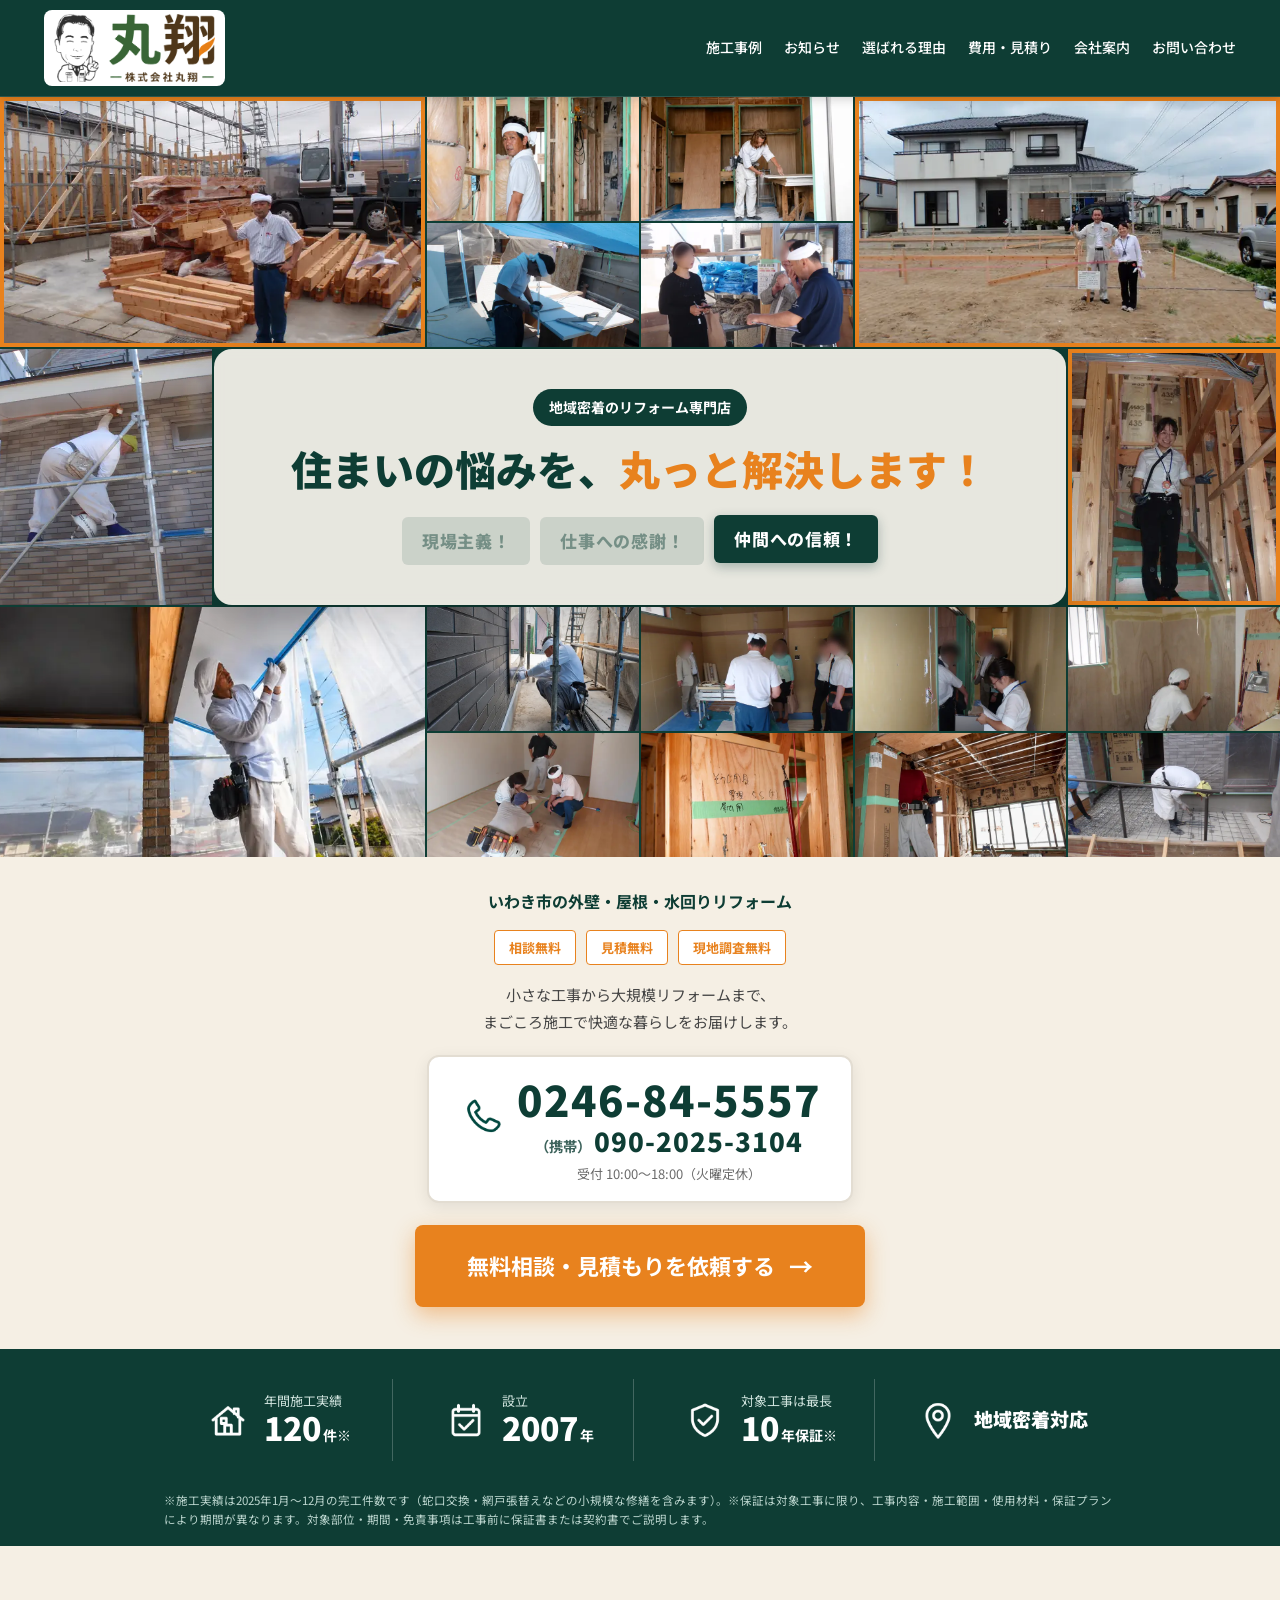
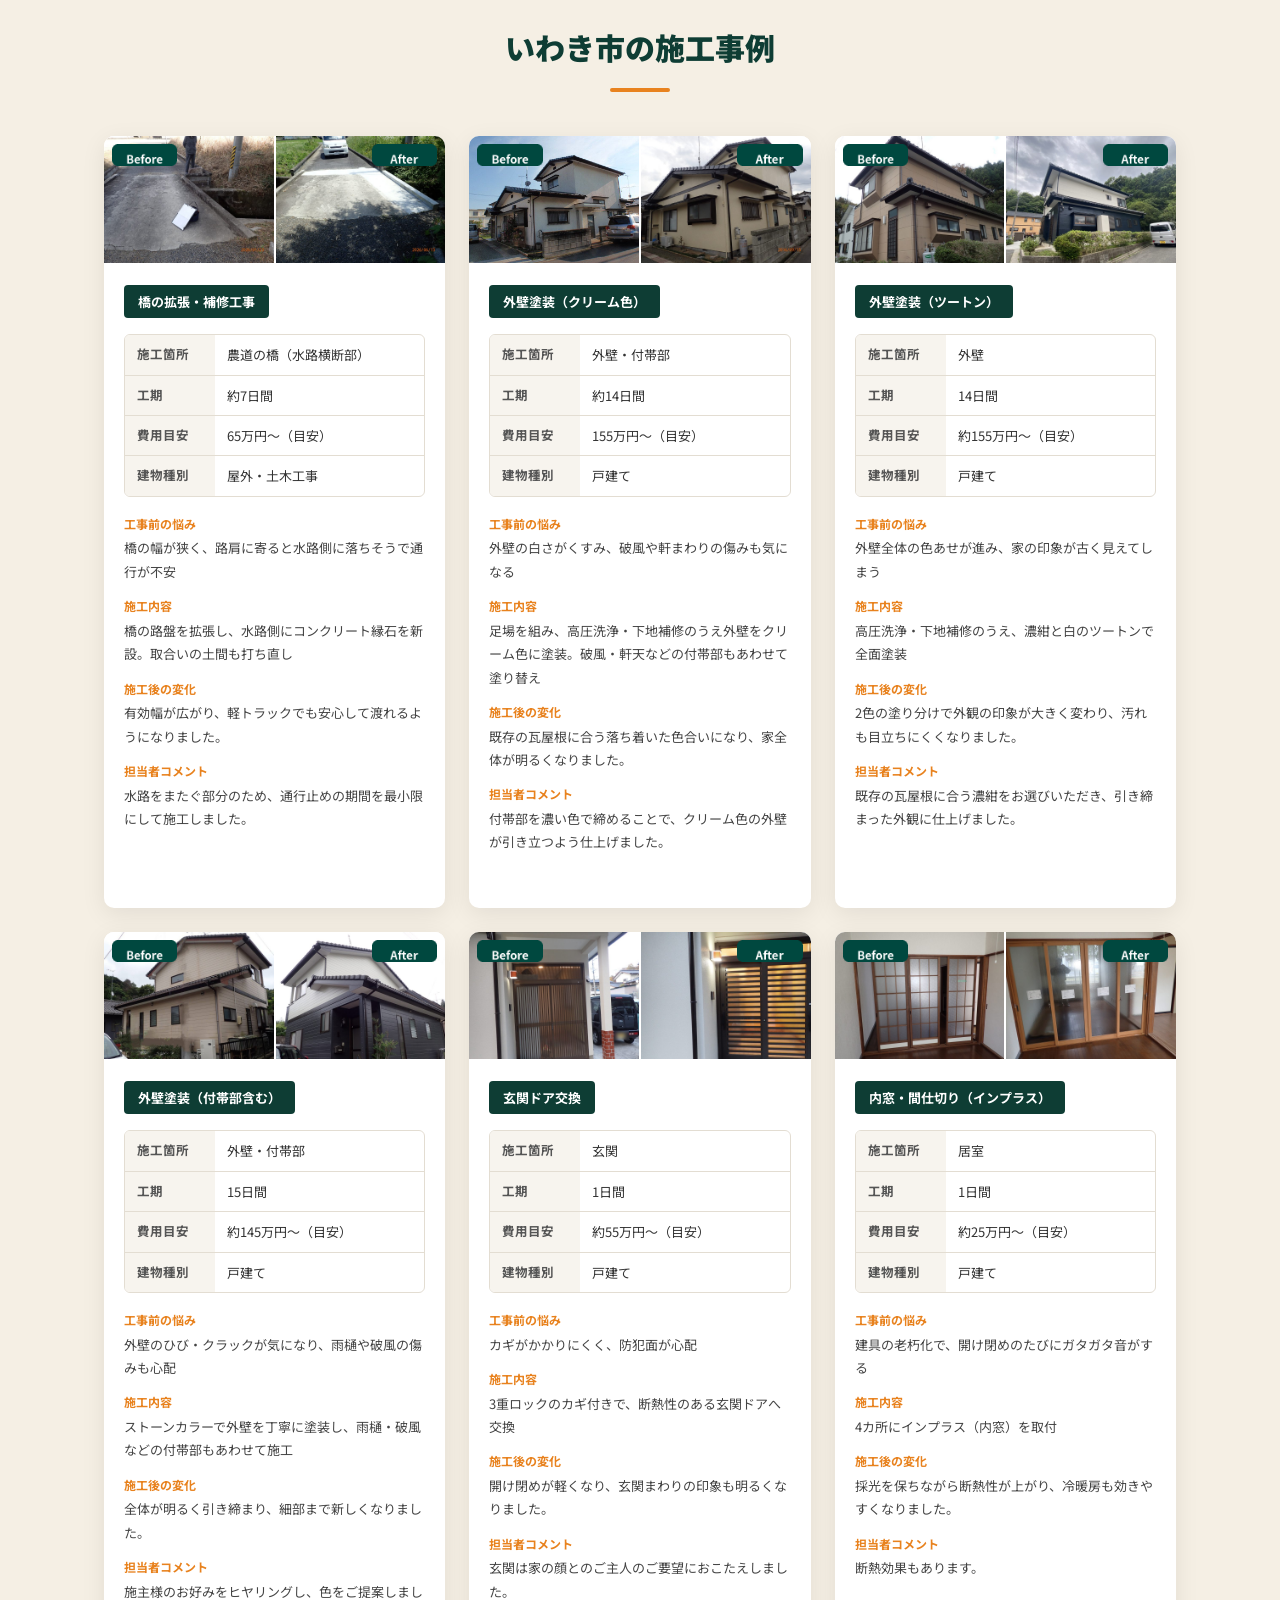
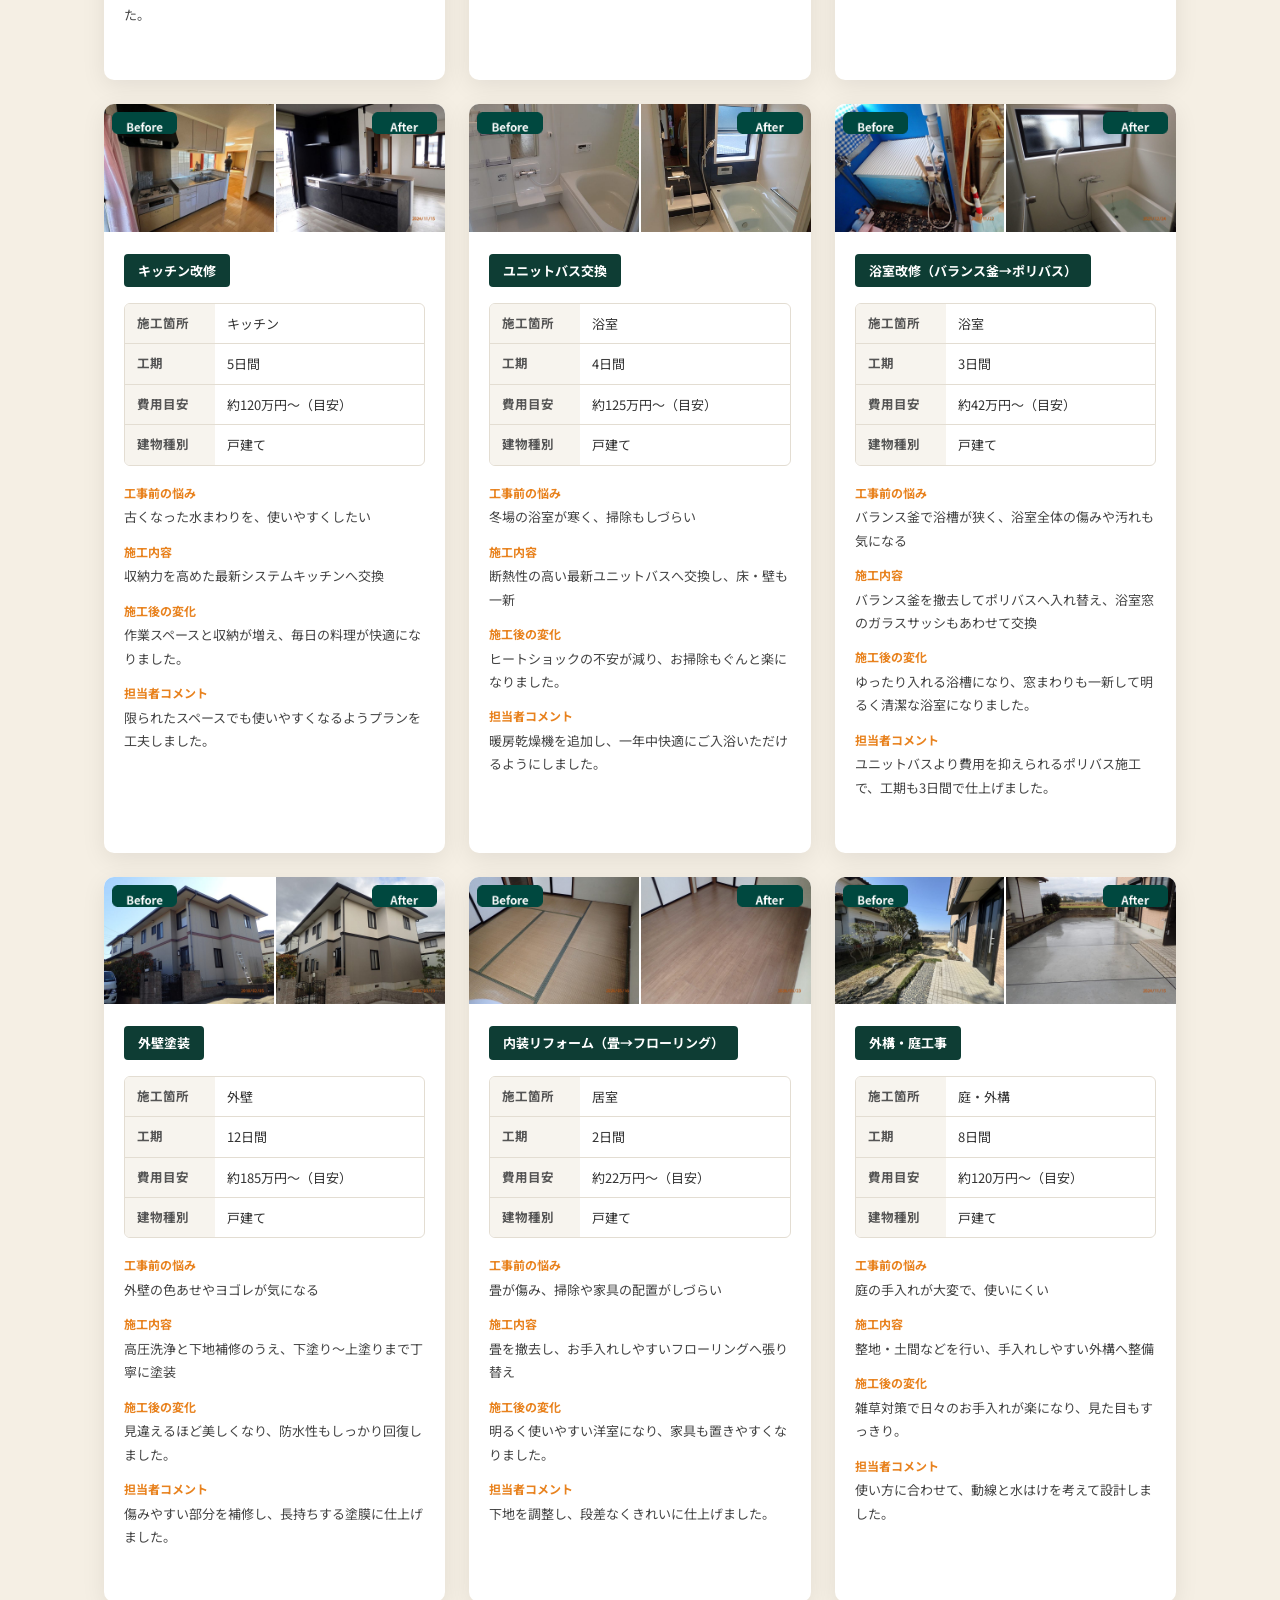
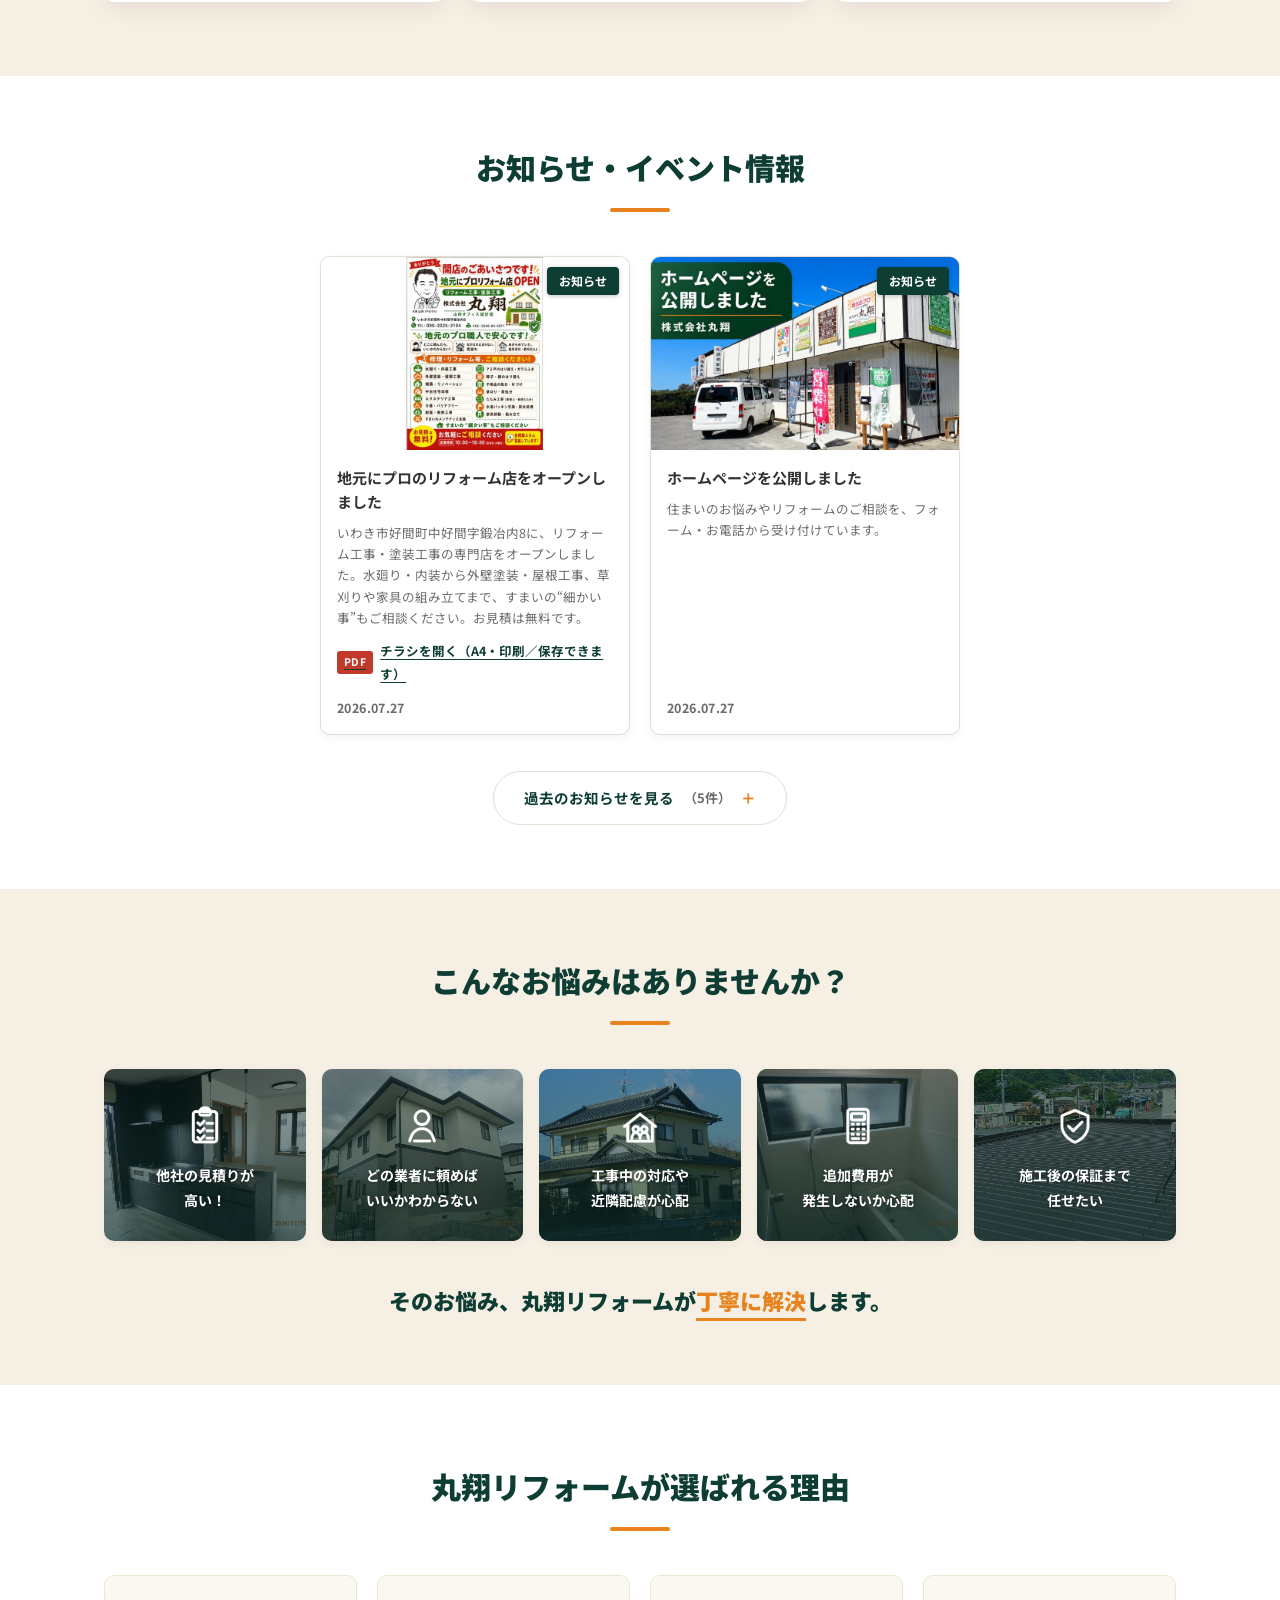
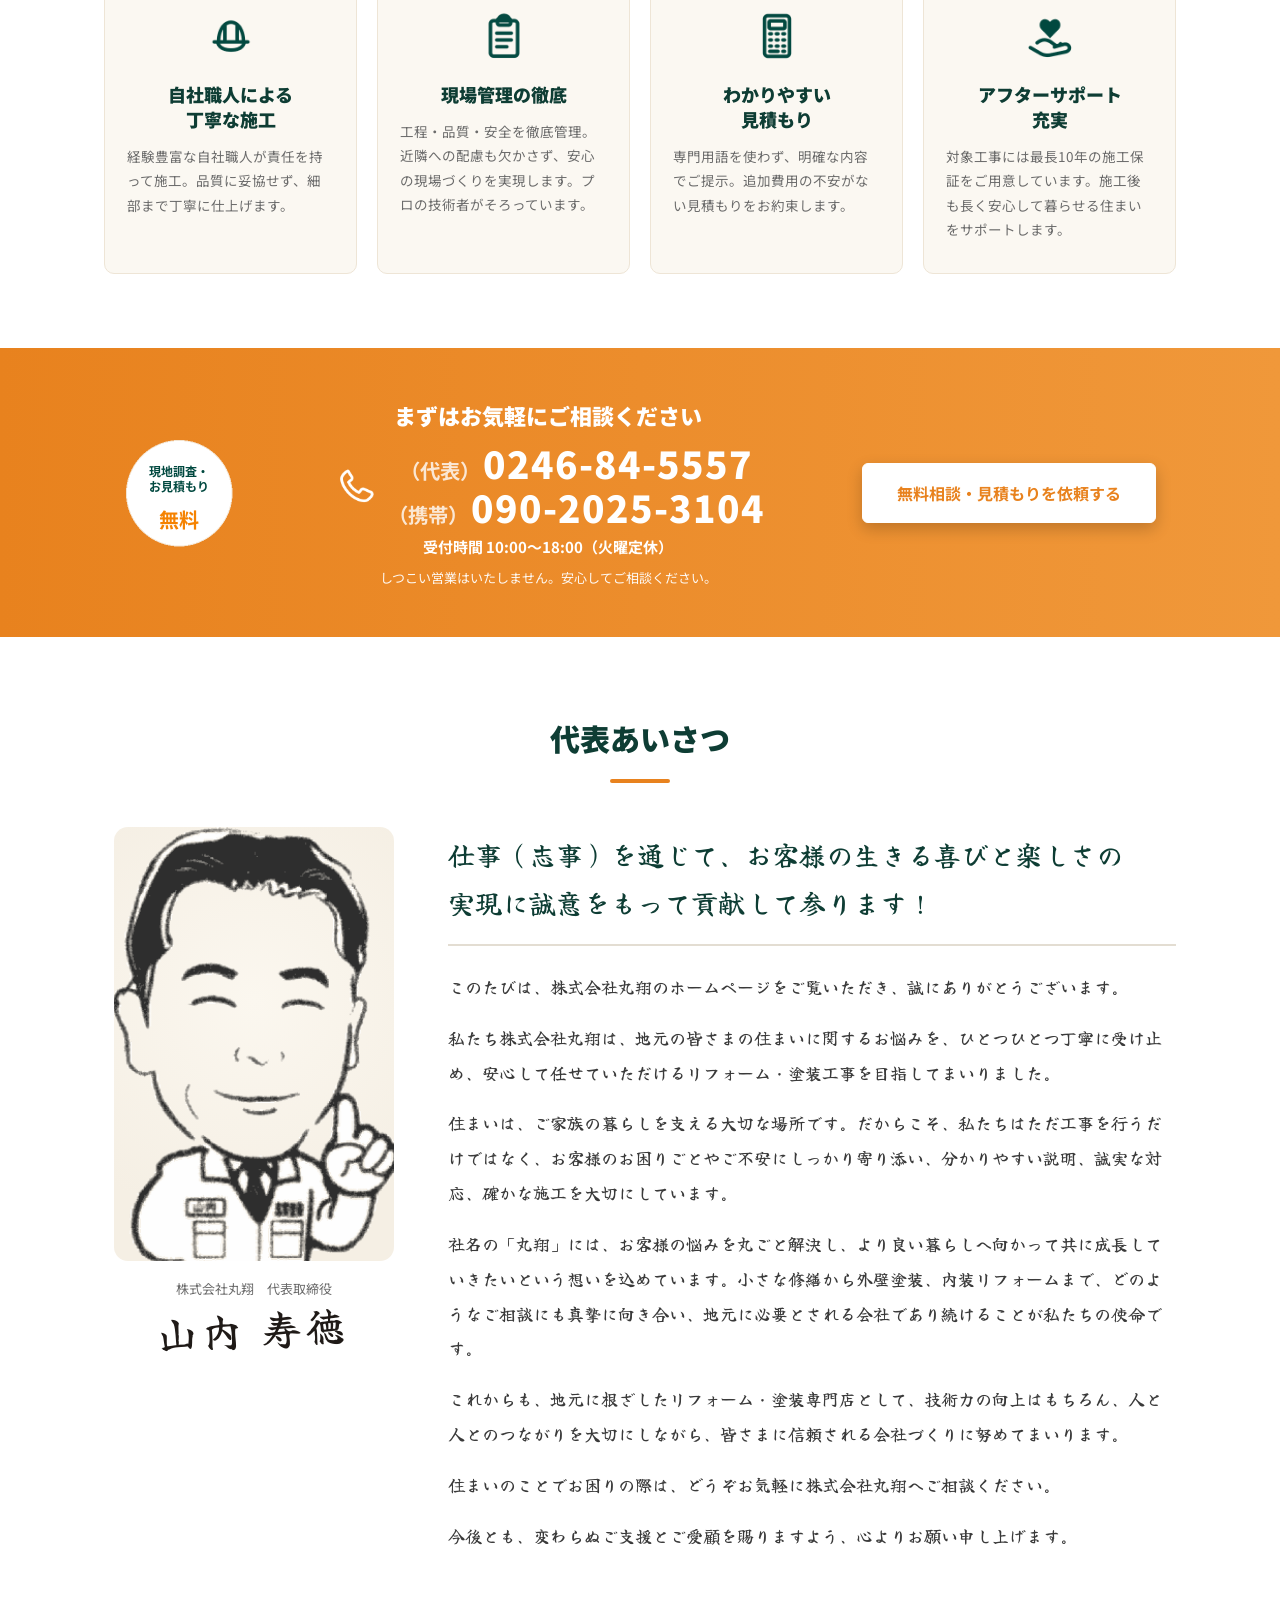
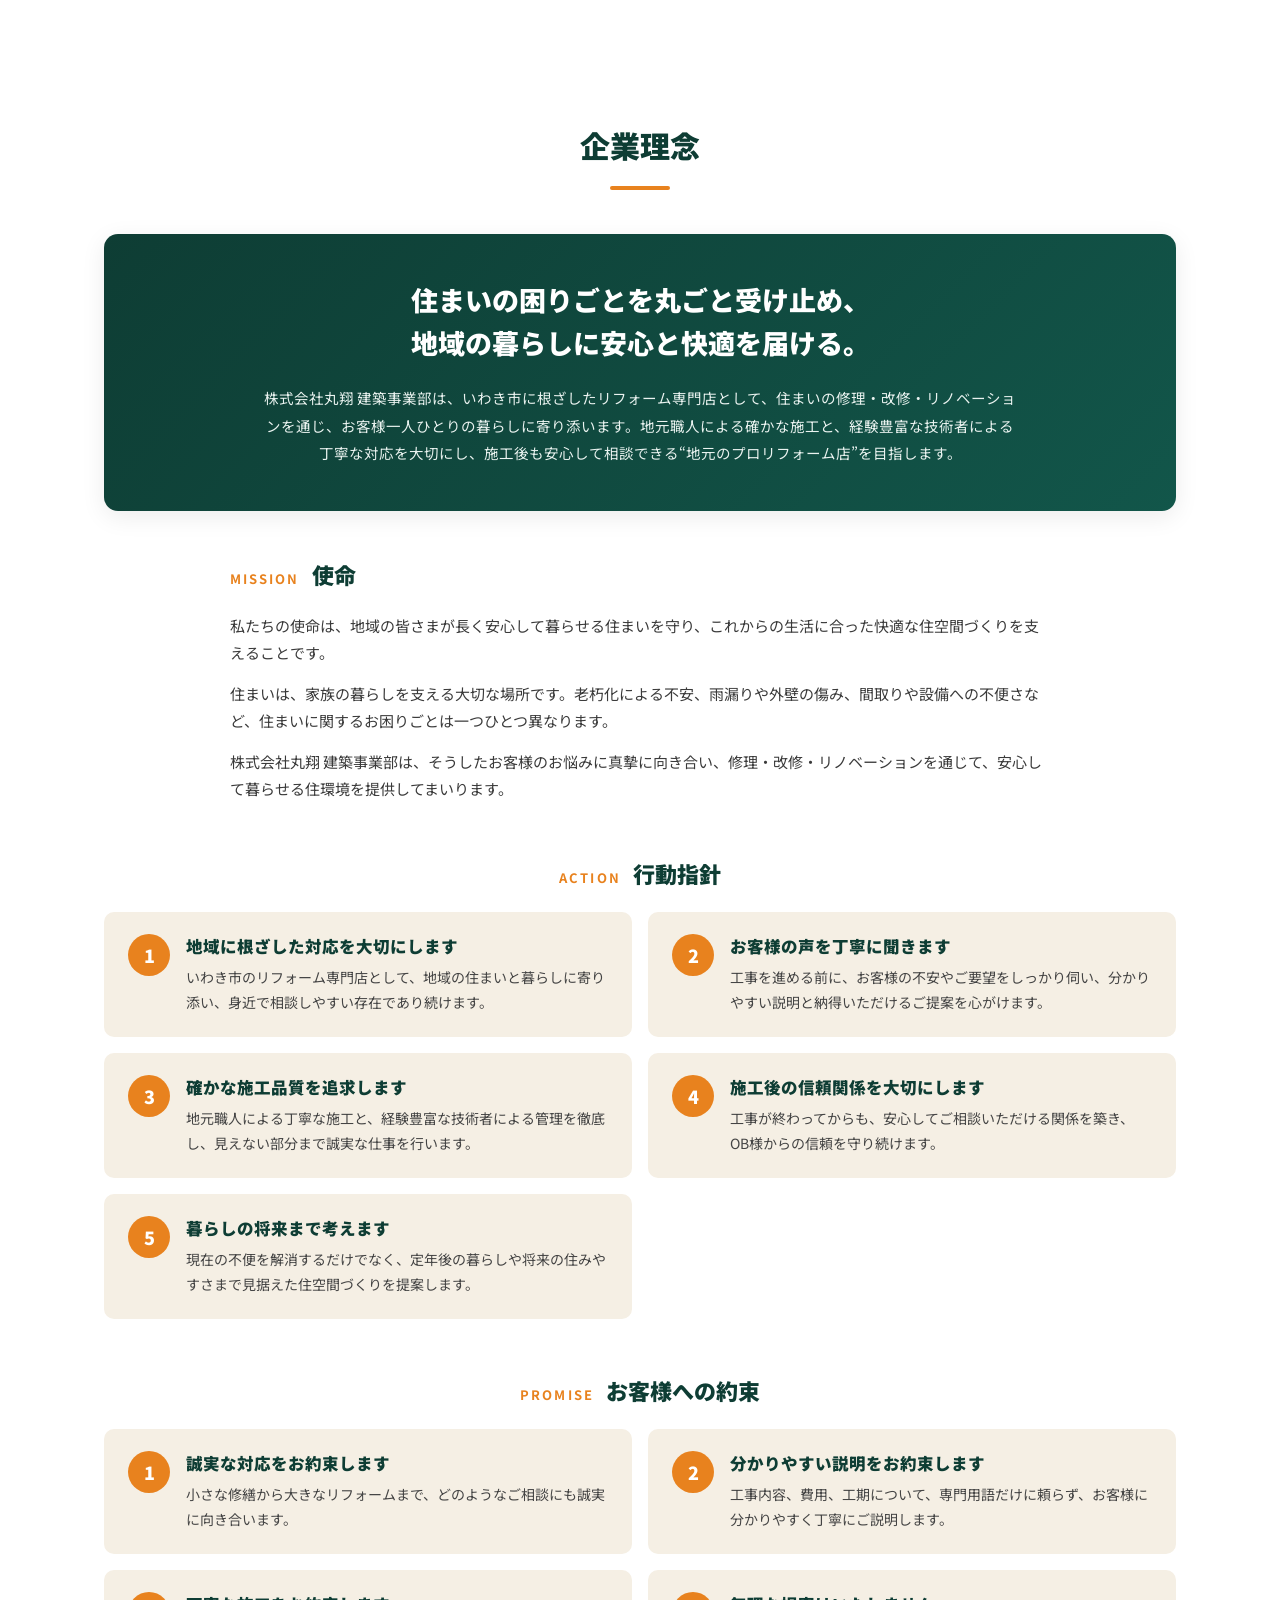
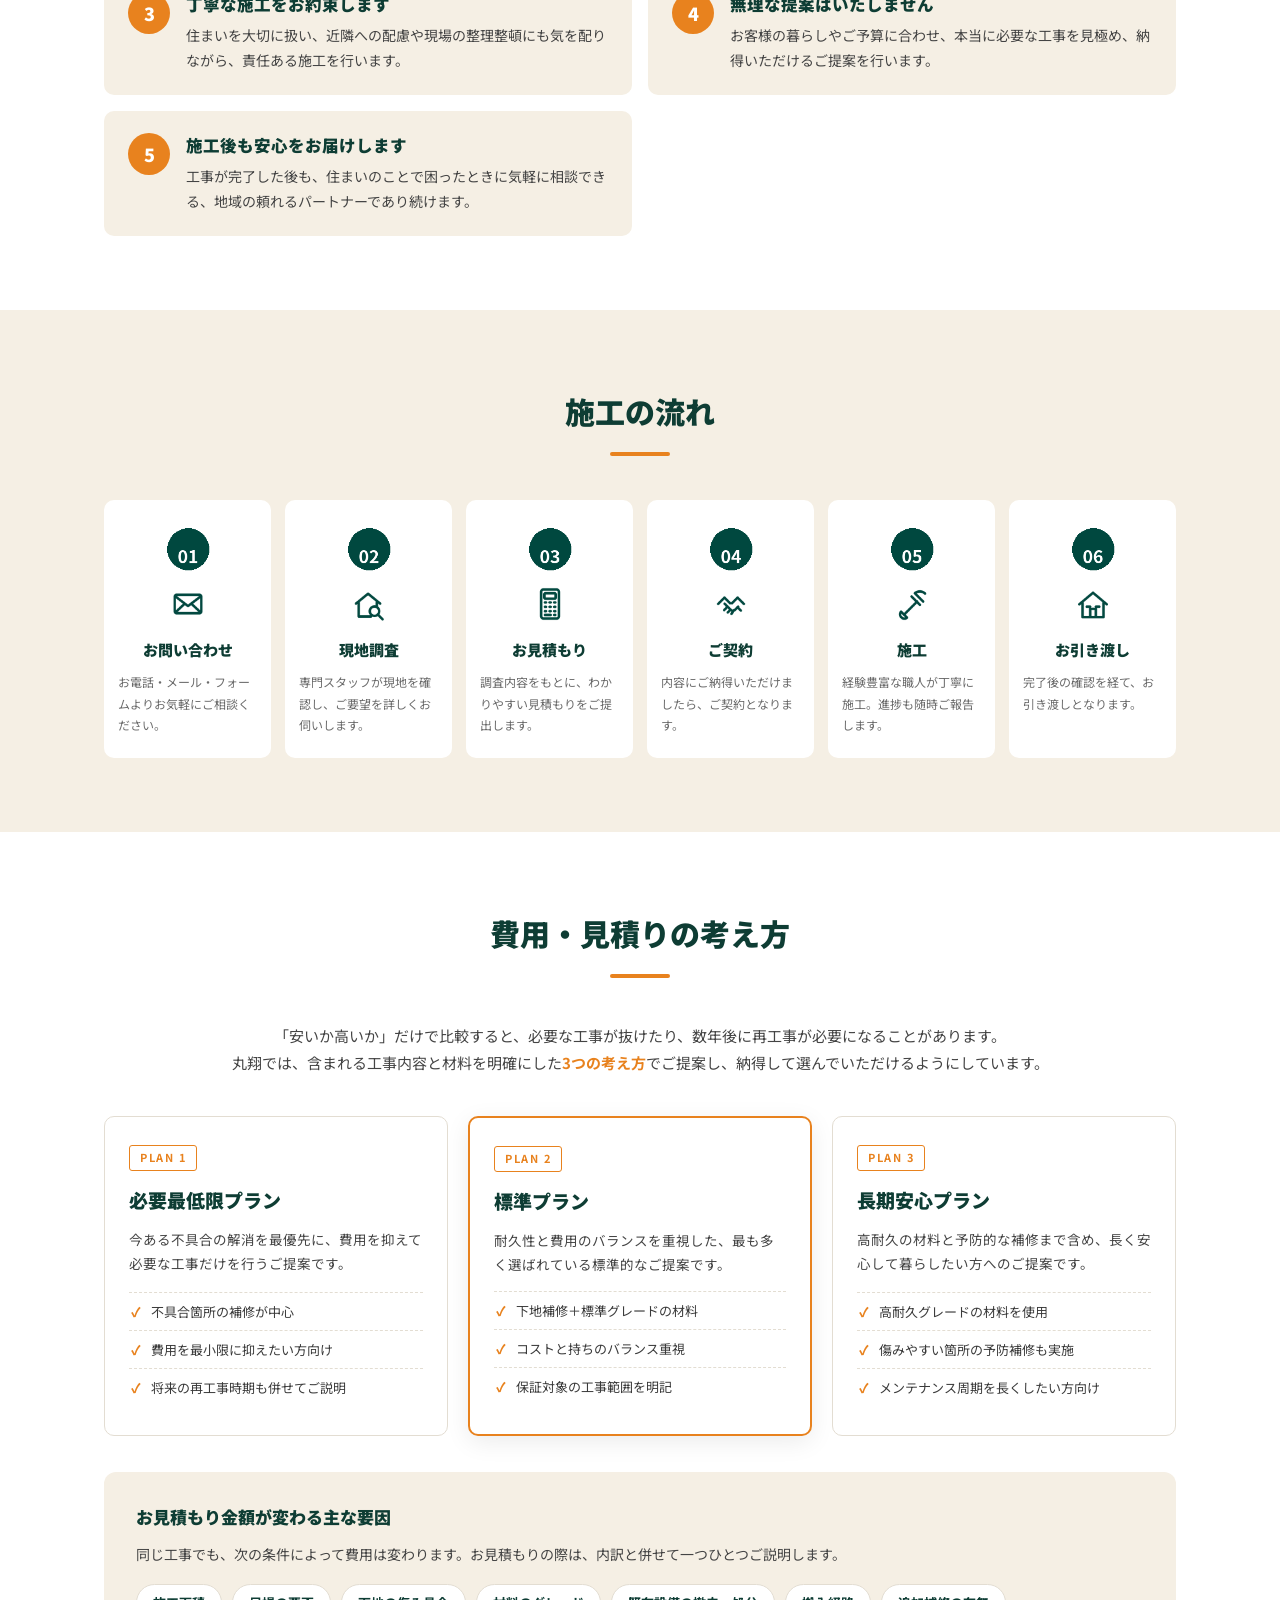
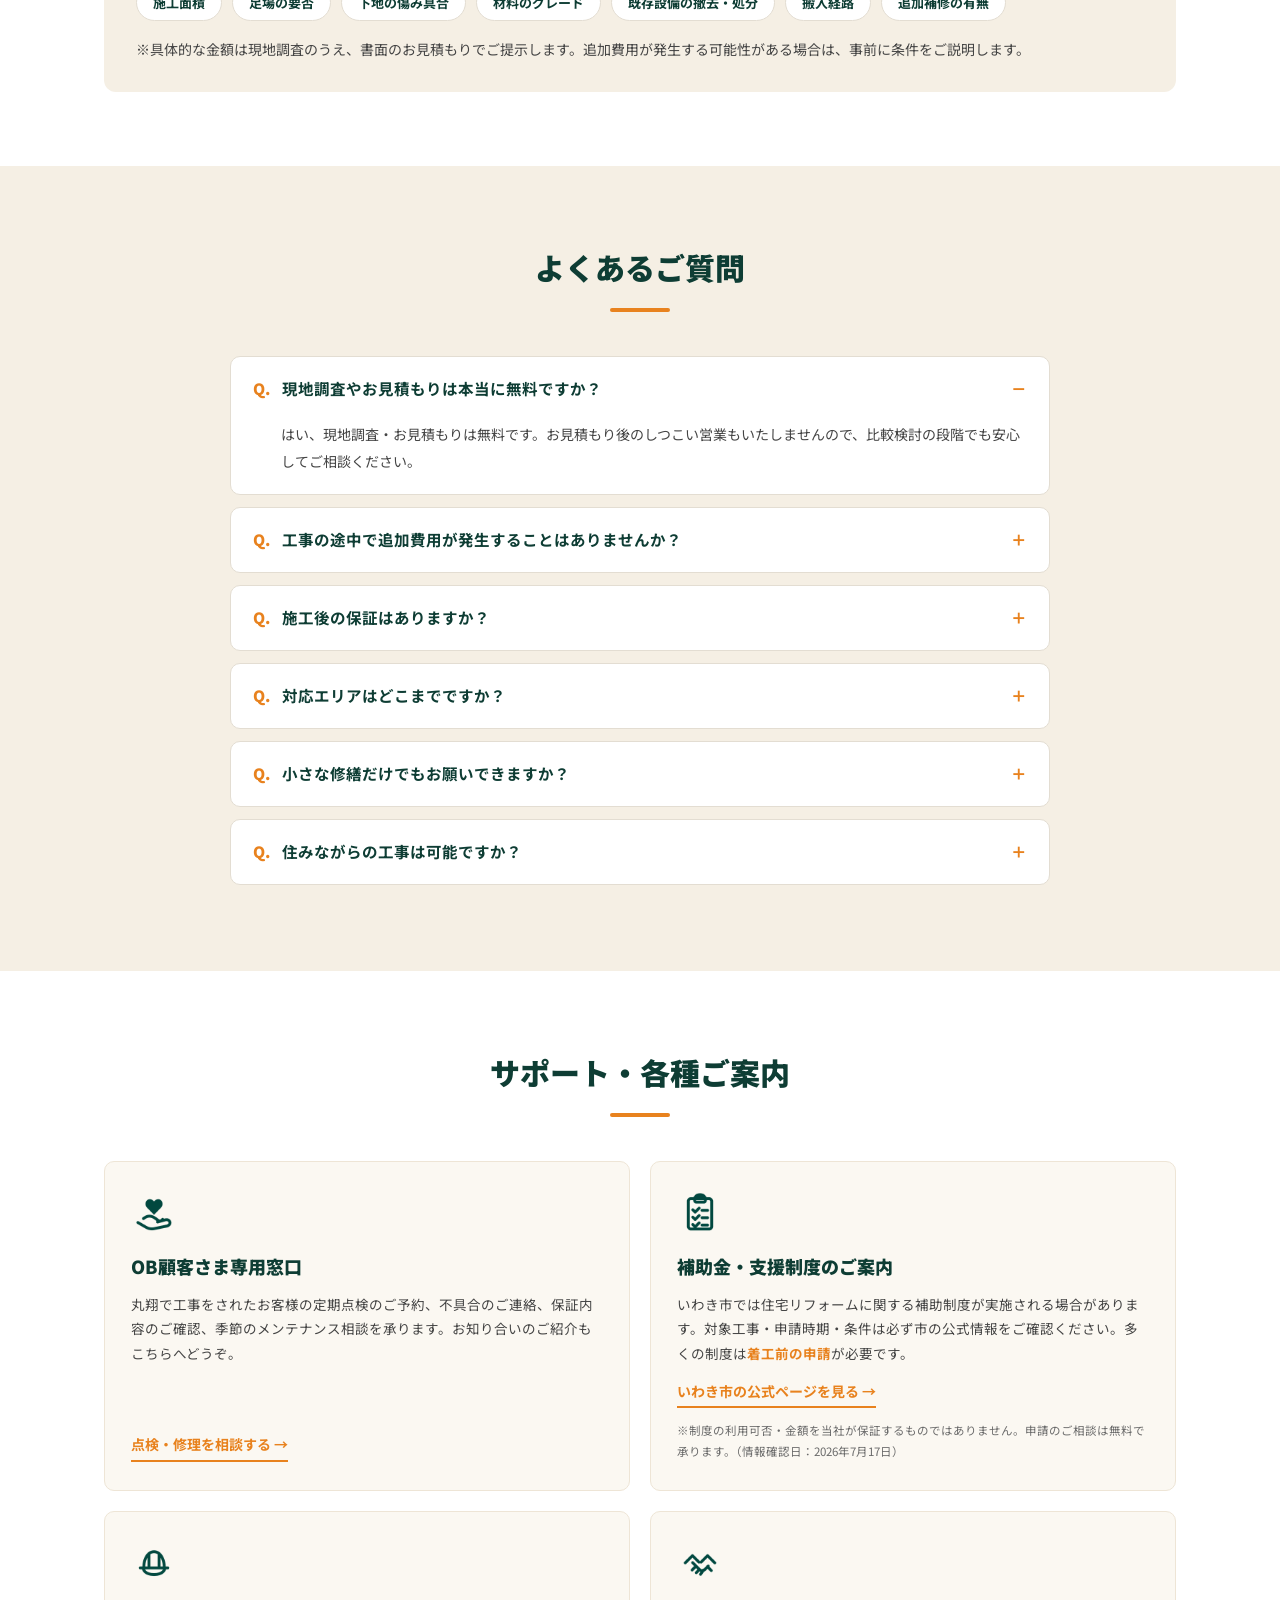
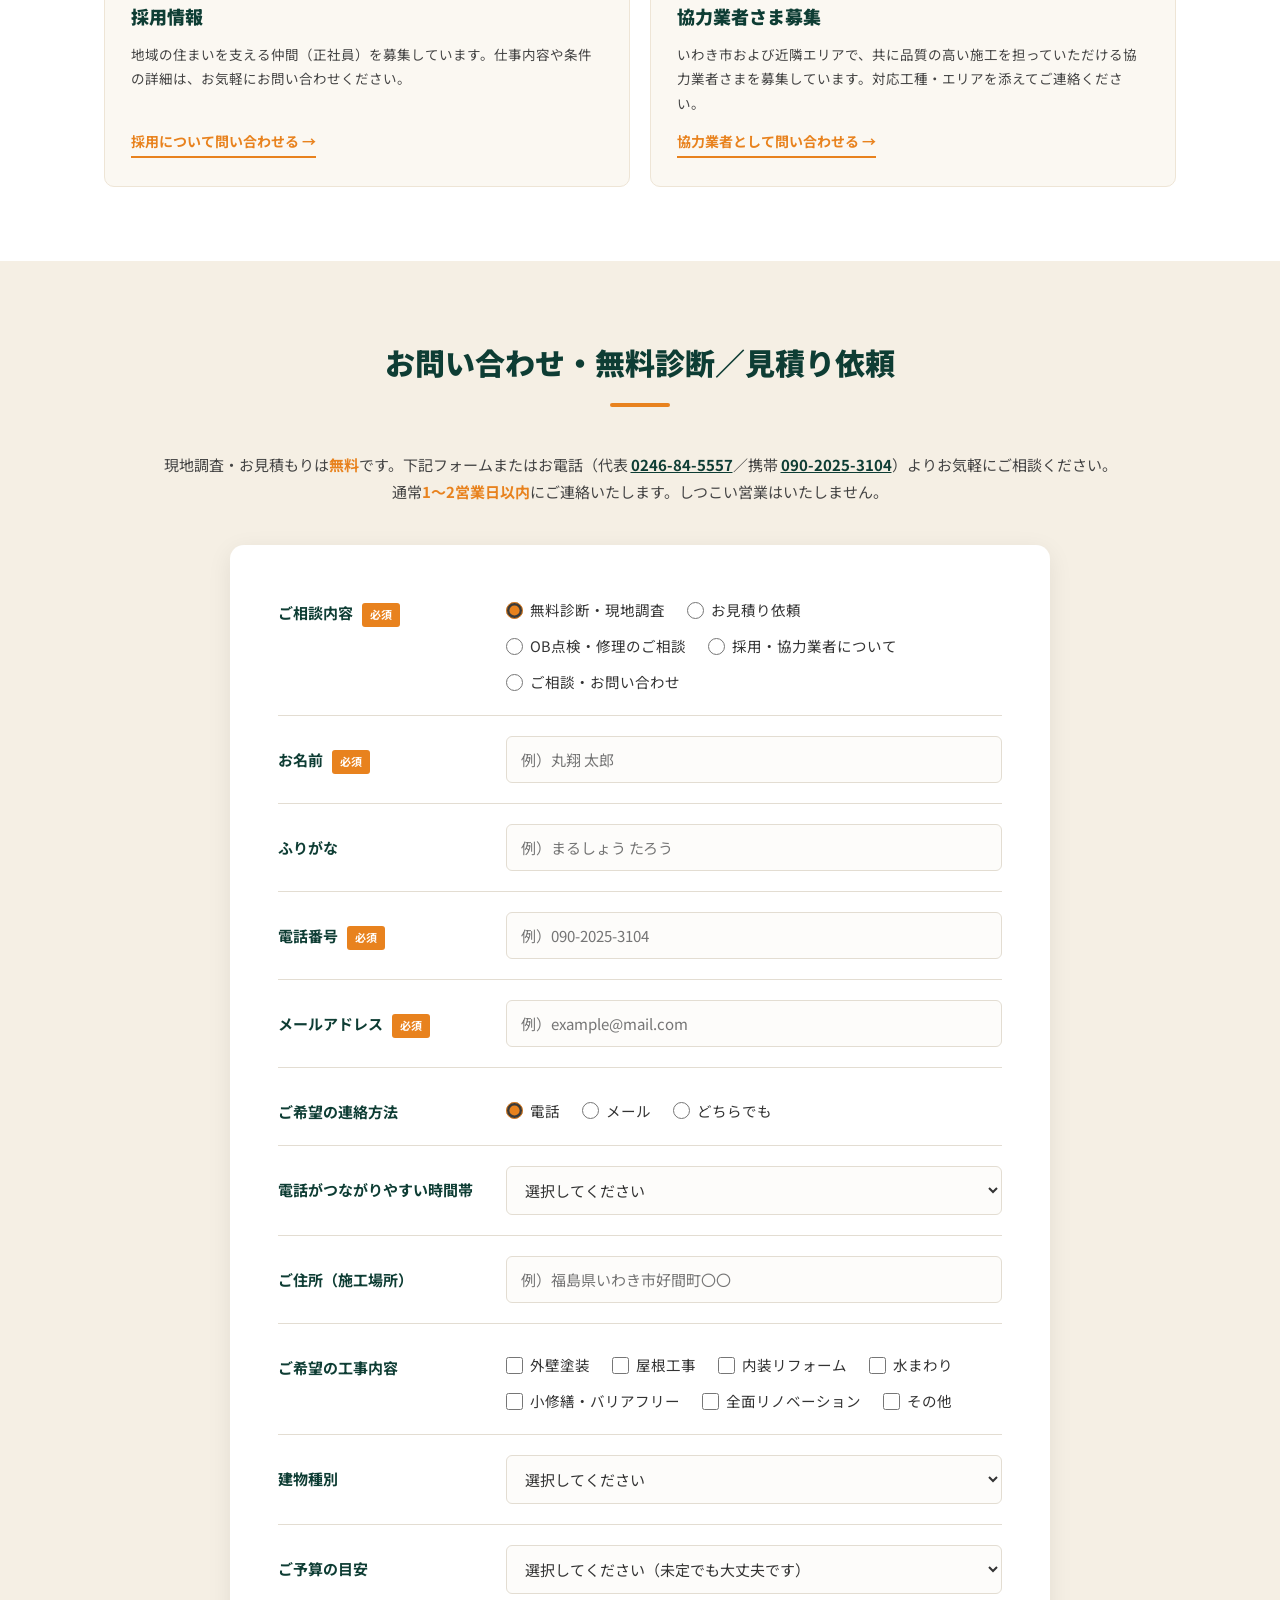
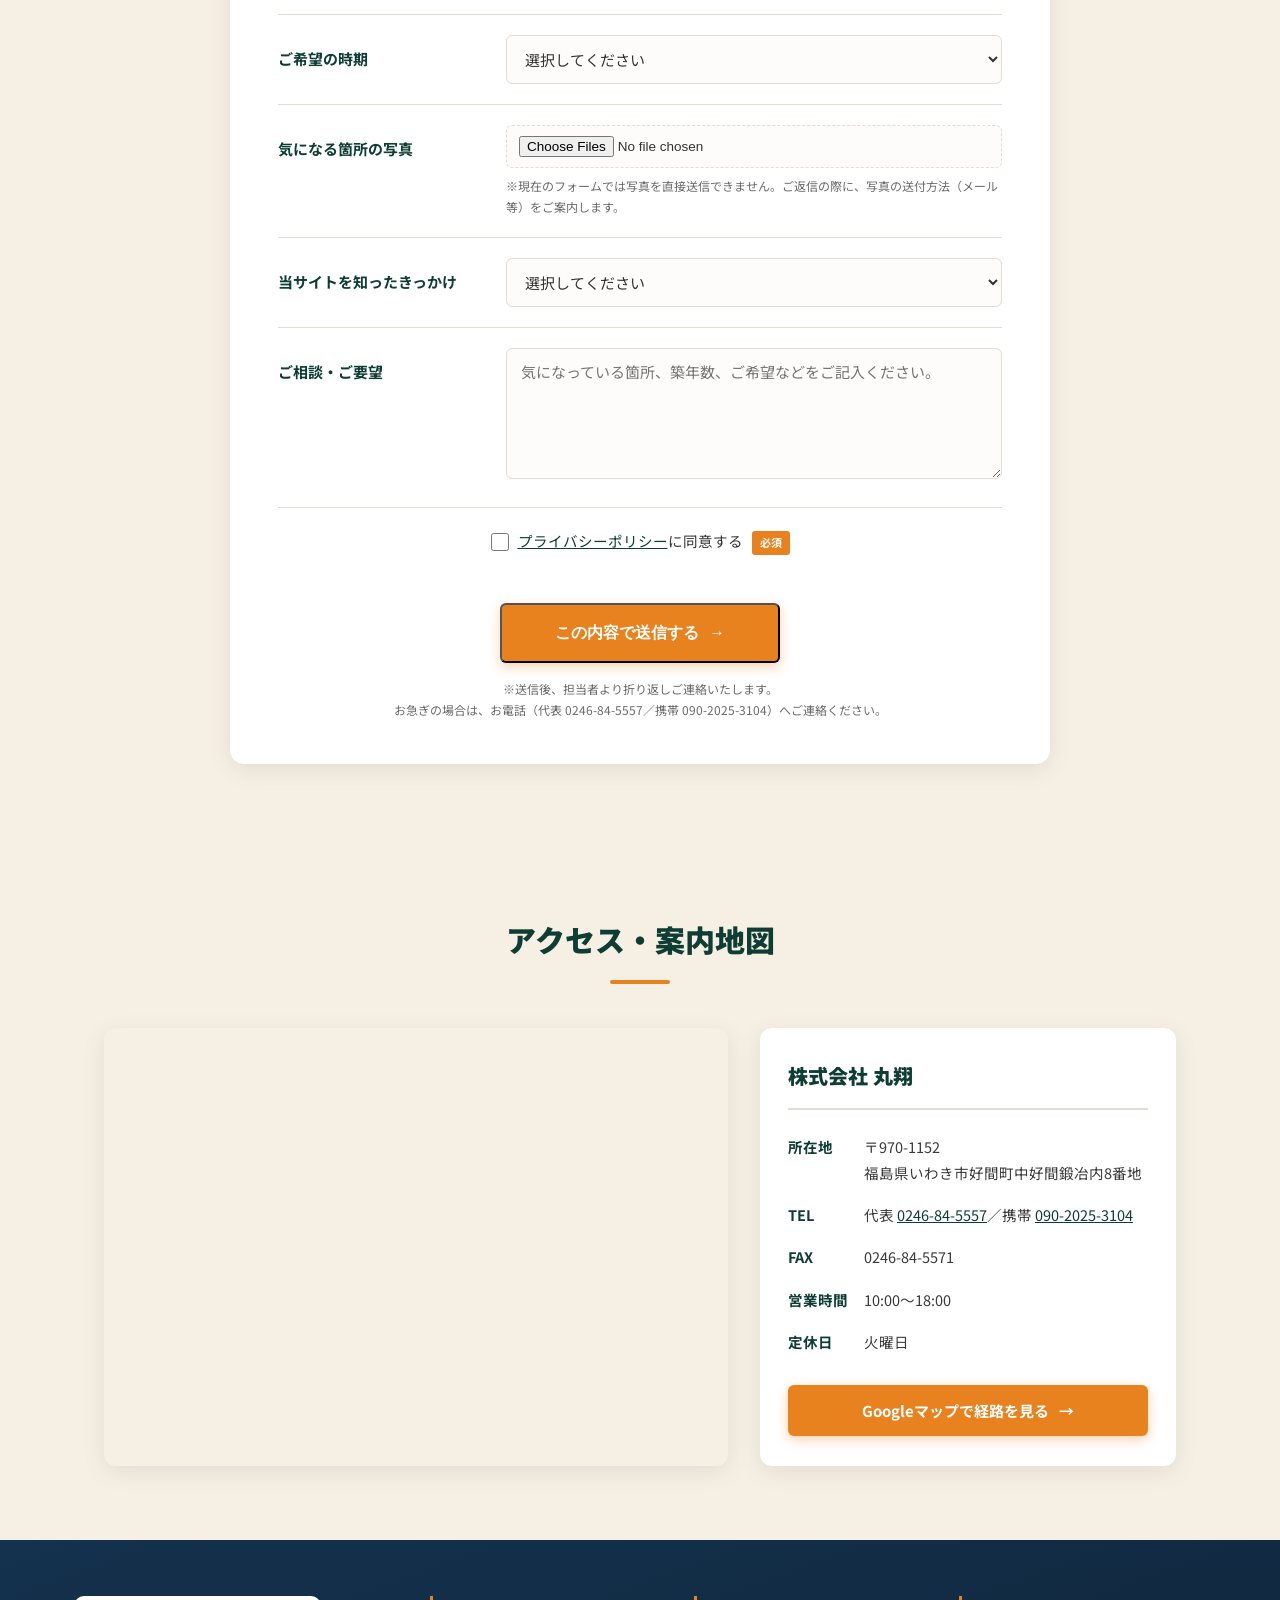
==== commit c1f30d61: "SEO改善 第2期：画像のガタつきを止め、ロゴとアイコンを軽くし、404ページを作る 提案書（丸翔_SEO改善提案_20260916.md）第2期のうち、 顧客への確認事項32項目の回答を待たずに進め" ====
--- a/index.html
+++ b/index.html
@@ -26,30 +26,104 @@
     })(window, document, "clarity", "script", "xvefvdpdvg");
   }
 </script>
-<script src="analytics.js" defer></script>
+<script src="analytics.js?v=20260916" defer></script>
 <title>いわき市の外壁塗装・屋根・水回りリフォーム｜株式会社丸翔（丸翔リフォーム）</title>
 <meta name="description" content="いわき市の外壁塗装・屋根工事・水回り・内装リフォームは株式会社丸翔へ。現地調査・お見積もり無料。小さな修繕から全面改修まで、地域密着でまごころ施工をお届けします。">
+
+<!-- ===== 正規URL（canonical）=====
+     このページの正しいURLを1つだけ検索エンジンに伝える。
+     ページを増やしたら、そのページ自身の絶対URLを必ず書くこと。 -->
+<link rel="canonical" href="https://marusho-iwaki.co.jp/">
+
+<!-- ===== OGP・Twitterカード =====
+     LINE・Facebook・X などにURLを貼ったときに出る、
+     タイトル・説明文・画像の指定。画像は 1200×630px。 -->
+<meta property="og:type"         content="website">
+<meta property="og:site_name"    content="株式会社丸翔（丸翔リフォーム）">
+<meta property="og:title"        content="いわき市の外壁塗装・屋根工事・水回りリフォーム｜株式会社丸翔">
+<meta property="og:description"  content="いわき市全域対応のリフォーム専門店。外壁塗装・屋根工事・雨漏り修理・水回りまで自社職人が施工します。現地調査とお見積もりは無料です。">
+<meta property="og:url"          content="https://marusho-iwaki.co.jp/">
+<meta property="og:image"        content="https://marusho-iwaki.co.jp/lp_ui_assets_png/ogp/ogp_top.jpg?v=20260916">
+<meta property="og:image:width"  content="1200">
+<meta property="og:image:height" content="630">
+<meta property="og:image:alt"    content="株式会社丸翔｜いわき市の外壁塗装・屋根工事・水回りリフォーム">
+<meta property="og:locale"       content="ja_JP">
+<meta name="twitter:card"        content="summary_large_image">
 <link rel="preconnect" href="https://fonts.googleapis.com">
 <link rel="preconnect" href="https://fonts.gstatic.com" crossorigin>
 <link href="https://fonts.googleapis.com/css2?family=Noto+Sans+JP:wght@400;500;700;900&family=Yuji+Mai&family=Yuji+Syuku&display=swap" rel="stylesheet">
 <link rel="stylesheet" href="style.css?v=20260916b">
+<!-- ===== 構造化データ：事業所情報 =====
+     検索エンジンに会社の基本情報を伝える。
+     ここに書いてよいのは「画面に表示されている事実」だけ。
+     口コミ評価・価格帯・SNS・資格・受賞歴は、丸翔さまへの確認が
+     取れるまで書かないこと（根拠のない記述になるため）。 -->
 <script type="application/ld+json">
 {
   "@context": "https://schema.org",
-  "@type": "HomeAndConstructionBusiness",
-  "name": "株式会社丸翔",
-  "description": "いわき市の外壁塗装・屋根・水回り・内装リフォーム専門店",
-  "address": {
-    "@type": "PostalAddress",
-    "postalCode": "970-1152",
-    "addressRegion": "福島県",
-    "addressLocality": "いわき市",
-    "streetAddress": "好間町中好間鍛冶内8番地"
-  },
-  "telephone": "+81-246-84-5557",
-  "openingHours": "Mo,We,Th,Fr,Sa,Su 10:00-18:00",
-  "areaServed": "福島県いわき市",
-  "image": "lp_ui_assets_png/brand/logo_marusho.png"
+  "@graph": [
+    {
+      "@type": ["HomeAndConstructionBusiness", "Organization"],
+      "@id": "https://marusho-iwaki.co.jp/#organization",
+      "name": "株式会社丸翔",
+      "alternateName": "丸翔リフォーム",
+      "url": "https://marusho-iwaki.co.jp/",
+      "description": "いわき市の外壁塗装・屋根工事・水回り・内装リフォーム専門店。現地調査・お見積もりは無料です。",
+      "foundingDate": "2007",
+      "logo": {
+        "@type": "ImageObject",
+        "url": "https://marusho-iwaki.co.jp/lp_ui_assets_png/brand/logo_marusho.png"
+      },
+      "image": "https://marusho-iwaki.co.jp/lp_ui_assets_png/brand/logo_marusho.png",
+      "telephone": "+81-246-84-5557",
+      "faxNumber": "+81-246-84-5571",
+      "email": "yamauchi310lyd@gmail.com",
+      "address": {
+        "@type": "PostalAddress",
+        "streetAddress": "好間町中好間鍛冶内8番地",
+        "addressLocality": "いわき市",
+        "addressRegion": "福島県",
+        "postalCode": "970-1152",
+        "addressCountry": "JP"
+      },
+      "areaServed": {
+        "@type": "City",
+        "name": "いわき市",
+        "containedInPlace": { "@type": "AdministrativeArea", "name": "福島県" }
+      },
+      "openingHoursSpecification": [
+        {
+          "@type": "OpeningHoursSpecification",
+          "dayOfWeek": ["Monday", "Wednesday", "Thursday", "Friday", "Saturday", "Sunday"],
+          "opens": "10:00",
+          "closes": "18:00"
+        }
+      ],
+      "founder": { "@type": "Person", "name": "山内 寿徳" },
+      "employee": { "@type": "Person", "name": "山内 寿徳", "jobTitle": "代表取締役" },
+      "hasOfferCatalog": {
+        "@type": "OfferCatalog",
+        "name": "対応できる工事",
+        "itemListElement": [
+          { "@type": "Offer", "itemOffered": { "@type": "Service", "name": "外壁塗装" } },
+          { "@type": "Offer", "itemOffered": { "@type": "Service", "name": "屋根塗装・屋根工事" } },
+          { "@type": "Offer", "itemOffered": { "@type": "Service", "name": "雨漏り修理" } },
+          { "@type": "Offer", "itemOffered": { "@type": "Service", "name": "水回りリフォーム" } },
+          { "@type": "Offer", "itemOffered": { "@type": "Service", "name": "内装リフォーム" } },
+          { "@type": "Offer", "itemOffered": { "@type": "Service", "name": "小修繕・バリアフリー工事" } },
+          { "@type": "Offer", "itemOffered": { "@type": "Service", "name": "全面リノベーション" } }
+        ]
+      }
+    },
+    {
+      "@type": "WebSite",
+      "@id": "https://marusho-iwaki.co.jp/#website",
+      "url": "https://marusho-iwaki.co.jp/",
+      "name": "株式会社丸翔（丸翔リフォーム）",
+      "inLanguage": "ja",
+      "publisher": { "@id": "https://marusho-iwaki.co.jp/#organization" }
+    }
+  ]
 }
 </script>
 <script type="application/ld+json">
@@ -97,7 +171,7 @@
 <header class="site-header" id="top">
   <div class="header-inner">
     <a href="#top" class="brand">
-      <img src="lp_ui_assets_png/brand/logo_marusho.png?v=20260811a" alt="株式会社 丸翔" class="brand-logo">
+      <img src="lp_ui_assets_png/brand/logo_marusho.png?v=20260916b" alt="株式会社 丸翔" class="brand-logo" width="420" height="177">
     </a>
 
     <nav class="global-nav" id="gnav">
@@ -112,7 +186,7 @@
     </nav>
 
     <button class="hamburger" id="hamburger" aria-label="メニューを開く">
-      <img src="lp_ui_assets_png/icons/icon_hamburger_menu.png" alt="">
+      <img src="lp_ui_assets_png/icons/icon_hamburger_menu.png" alt="" width="128" height="128">
     </button>
   </div>
 </header>
@@ -123,23 +197,23 @@
   <div class="hero-stage">
   <!-- 写真の壁：17枚は常に明るいまま。中央の区画はパネル用に空けてあるので写真は隠れない -->
   <div class="hero-wall" id="heroWall">
-    <figure class="hw-tile hw-tile--main2" data-ch="2"><picture><source srcset="lp_image_assets_png/hero_wall/wall01.webp" type="image/webp"><img src="lp_image_assets_png/hero_wall/wall01.jpg" alt="更地での着工前の現場立会い" decoding="async"></picture></figure>
-    <figure class="hw-tile hw-tile--main" data-ch="1"><picture><source srcset="lp_image_assets_png/hero_wall/wall02.webp" type="image/webp"><img src="lp_image_assets_png/hero_wall/wall02.jpg" alt="建方前の資材搬入と現場確認" decoding="async"></picture></figure>
-    <figure class="hw-tile hw-tile--main3" data-ch="3"><picture><source srcset="lp_image_assets_png/hero_wall/wall04.webp" type="image/webp"><img src="lp_image_assets_png/hero_wall/wall04.jpg" alt="建方中の階段に立つスタッフ" decoding="async"></picture></figure>
-    <figure class="hw-tile hw-tile--big" data-ch="1"><picture><source srcset="lp_image_assets_png/hero_wall/wall05.webp" type="image/webp"><img src="lp_image_assets_png/hero_wall/wall05.jpg" alt="足場の上での軒天施工" decoding="async"></picture></figure>
-    <figure class="hw-tile" data-ch="1"><picture><source srcset="lp_image_assets_png/hero_wall/wall07.webp" type="image/webp"><img src="lp_image_assets_png/hero_wall/wall07.jpg" alt="断熱材の施工中" decoding="async"></picture></figure>
-    <figure class="hw-tile" data-ch="1"><picture><source srcset="lp_image_assets_png/hero_wall/wall08.webp" type="image/webp"><img src="lp_image_assets_png/hero_wall/wall08.jpg" alt="造作棚の加工作業" decoding="async"></picture></figure>
-    <figure class="hw-tile" data-ch="1"><picture><source srcset="lp_image_assets_png/hero_wall/wall09.webp" type="image/webp"><img src="lp_image_assets_png/hero_wall/wall09.jpg" alt="造作材のカット加工" decoding="async"></picture></figure>
-    <figure class="hw-tile" data-ch="2"><picture><source srcset="lp_image_assets_png/hero_wall/wall11.webp" type="image/webp"><img src="lp_image_assets_png/hero_wall/wall11.jpg" alt="お施主様への現場でのご説明" decoding="async"></picture></figure>
-    <figure class="hw-tile hw-tile--wide" data-ch="1"><picture><source srcset="lp_image_assets_png/hero_wall/wall12.webp" type="image/webp"><img src="lp_image_assets_png/hero_wall/wall12.jpg" alt="窓周りの外壁コーキング" decoding="async"></picture></figure>
-    <figure class="hw-tile hw-tile--tall" data-ch="1"><picture><source srcset="lp_image_assets_png/hero_wall/wall13.webp" type="image/webp"><img src="lp_image_assets_png/hero_wall/wall13.jpg" alt="足場の上での外壁施工" decoding="async"></picture></figure>
-    <figure class="hw-tile" data-ch="2"><picture><source srcset="lp_image_assets_png/hero_wall/wall15.webp" type="image/webp"><img src="lp_image_assets_png/hero_wall/wall15.jpg" alt="完成した室内をお施主様にご案内" decoding="async"></picture></figure>
-    <figure class="hw-tile" data-ch="2"><picture><source srcset="lp_image_assets_png/hero_wall/wall16.webp" type="image/webp"><img src="lp_image_assets_png/hero_wall/wall16.jpg" alt="内装工事中の現場でのお施主様へのご案内" decoding="async"></picture></figure>
-    <figure class="hw-tile" data-ch="1"><picture><source srcset="lp_image_assets_png/hero_wall/wall17.webp" type="image/webp"><img src="lp_image_assets_png/hero_wall/wall17.jpg" alt="内装下地のパテ処理" decoding="async"></picture></figure>
-    <figure class="hw-tile" data-ch="3"><picture><source srcset="lp_image_assets_png/hero_wall/wall19.webp" type="image/webp"><img src="lp_image_assets_png/hero_wall/wall19.jpg" alt="完成した室内での仕上げ確認" decoding="async"></picture></figure>
-    <figure class="hw-tile" data-ch="1"><picture><source srcset="lp_image_assets_png/hero_wall/wall20.webp" type="image/webp"><img src="lp_image_assets_png/hero_wall/wall20.jpg" alt="そうじ用具の管理を示す手書きの掲示" decoding="async"></picture></figure>
-    <figure class="hw-tile" data-ch="1"><picture><source srcset="lp_image_assets_png/hero_wall/wall22.webp" type="image/webp"><img src="lp_image_assets_png/hero_wall/wall22.jpg" alt="天井の軽天下地施工" decoding="async"></picture></figure>
-    <figure class="hw-tile" data-ch="1"><picture><source srcset="lp_image_assets_png/hero_wall/wall23.webp" type="image/webp"><img src="lp_image_assets_png/hero_wall/wall23.jpg" alt="玄関ポーチの配筋工事" decoding="async"></picture></figure>
+    <figure class="hw-tile hw-tile--main2" data-ch="2"><picture><source srcset="lp_image_assets_png/hero_wall/wall01.webp" type="image/webp"><img src="lp_image_assets_png/hero_wall/wall01.jpg" alt="更地での着工前の現場立会い" decoding="async" width="640" height="480"></picture></figure>
+    <figure class="hw-tile hw-tile--main" data-ch="1"><picture><source srcset="lp_image_assets_png/hero_wall/wall02.webp" type="image/webp"><img src="lp_image_assets_png/hero_wall/wall02.jpg" alt="建方前の資材搬入と現場確認" fetchpriority="high" decoding="async" width="640" height="480"></picture></figure>
+    <figure class="hw-tile hw-tile--main3" data-ch="3"><picture><source srcset="lp_image_assets_png/hero_wall/wall04.webp" type="image/webp"><img src="lp_image_assets_png/hero_wall/wall04.jpg" alt="建方中の階段に立つスタッフ" decoding="async" width="640" height="480"></picture></figure>
+    <figure class="hw-tile hw-tile--big" data-ch="1"><picture><source srcset="lp_image_assets_png/hero_wall/wall05.webp" type="image/webp"><img src="lp_image_assets_png/hero_wall/wall05.jpg" alt="足場の上での軒天施工" decoding="async" width="640" height="360"></picture></figure>
+    <figure class="hw-tile" data-ch="1"><picture><source srcset="lp_image_assets_png/hero_wall/wall07.webp" type="image/webp"><img src="lp_image_assets_png/hero_wall/wall07.jpg" alt="断熱材の施工中" decoding="async" width="640" height="360"></picture></figure>
+    <figure class="hw-tile" data-ch="1"><picture><source srcset="lp_image_assets_png/hero_wall/wall08.webp" type="image/webp"><img src="lp_image_assets_png/hero_wall/wall08.jpg" alt="造作棚の加工作業" decoding="async" width="640" height="360"></picture></figure>
+    <figure class="hw-tile" data-ch="1"><picture><source srcset="lp_image_assets_png/hero_wall/wall09.webp" type="image/webp"><img src="lp_image_assets_png/hero_wall/wall09.jpg" alt="造作材のカット加工" decoding="async" width="640" height="480"></picture></figure>
+    <figure class="hw-tile" data-ch="2"><picture><source srcset="lp_image_assets_png/hero_wall/wall11.webp" type="image/webp"><img src="lp_image_assets_png/hero_wall/wall11.jpg" alt="お施主様への現場でのご説明" decoding="async" width="640" height="480"></picture></figure>
+    <figure class="hw-tile hw-tile--wide" data-ch="1"><picture><source srcset="lp_image_assets_png/hero_wall/wall12.webp" type="image/webp"><img src="lp_image_assets_png/hero_wall/wall12.jpg" alt="窓周りの外壁コーキング" decoding="async" width="640" height="360"></picture></figure>
+    <figure class="hw-tile hw-tile--tall" data-ch="1"><picture><source srcset="lp_image_assets_png/hero_wall/wall13.webp" type="image/webp"><img src="lp_image_assets_png/hero_wall/wall13.jpg" alt="足場の上での外壁施工" decoding="async" width="640" height="480"></picture></figure>
+    <figure class="hw-tile" data-ch="2"><picture><source srcset="lp_image_assets_png/hero_wall/wall15.webp" type="image/webp"><img src="lp_image_assets_png/hero_wall/wall15.jpg" alt="完成した室内をお施主様にご案内" decoding="async" width="640" height="480"></picture></figure>
+    <figure class="hw-tile" data-ch="2"><picture><source srcset="lp_image_assets_png/hero_wall/wall16.webp" type="image/webp"><img src="lp_image_assets_png/hero_wall/wall16.jpg" alt="内装工事中の現場でのお施主様へのご案内" decoding="async" width="640" height="480"></picture></figure>
+    <figure class="hw-tile" data-ch="1"><picture><source srcset="lp_image_assets_png/hero_wall/wall17.webp" type="image/webp"><img src="lp_image_assets_png/hero_wall/wall17.jpg" alt="内装下地のパテ処理" decoding="async" width="640" height="480"></picture></figure>
+    <figure class="hw-tile" data-ch="3"><picture><source srcset="lp_image_assets_png/hero_wall/wall19.webp" type="image/webp"><img src="lp_image_assets_png/hero_wall/wall19.jpg" alt="完成した室内での仕上げ確認" decoding="async" width="640" height="480"></picture></figure>
+    <figure class="hw-tile" data-ch="1"><picture><source srcset="lp_image_assets_png/hero_wall/wall20.webp" type="image/webp"><img src="lp_image_assets_png/hero_wall/wall20.jpg" alt="そうじ用具の管理を示す手書きの掲示" decoding="async" width="640" height="360"></picture></figure>
+    <figure class="hw-tile" data-ch="1"><picture><source srcset="lp_image_assets_png/hero_wall/wall22.webp" type="image/webp"><img src="lp_image_assets_png/hero_wall/wall22.jpg" alt="天井の軽天下地施工" decoding="async" width="640" height="360"></picture></figure>
+    <figure class="hw-tile" data-ch="1"><picture><source srcset="lp_image_assets_png/hero_wall/wall23.webp" type="image/webp"><img src="lp_image_assets_png/hero_wall/wall23.jpg" alt="玄関ポーチの配筋工事" decoding="async" width="640" height="480"></picture></figure>
 
     <!-- 中央パネル：壁の中央区画（写真を置かない場所）に収まる -->
     <div class="hero-inner">
@@ -170,7 +244,7 @@
         まごころ施工で快適な暮らしをお届けします。
       </p>
       <div class="hero-phone">
-        <img src="lp_ui_assets_png/icons/icon_phone.png" alt="">
+        <img src="lp_ui_assets_png/icons/icon_phone.png" alt="" width="128" height="128">
         <span class="hp-nums">
           <a href="tel:0246845557" class="hp-num">0246-84-5557</a>
           <a href="tel:09020253104" class="hp-num hp-num--sub"><small class="ph-label">（携帯）</small>090-2025-3104</a>
@@ -188,19 +262,19 @@
 <section class="stats">
   <div class="stats-inner">
     <div class="stat">
-      <img src="lp_ui_assets_png/icons/icon_house_stats.png" alt="">
+      <img src="lp_ui_assets_png/icons/icon_house_stats.png" alt="" loading="lazy" width="128" height="128">
       <div class="stat-text"><span class="stat-label">年間施工実績</span><span class="stat-value">120<small>件※</small></span></div>
     </div>
     <div class="stat">
-      <img src="lp_ui_assets_png/icons/icon_calendar_check.png" alt="">
+      <img src="lp_ui_assets_png/icons/icon_calendar_check.png" alt="" loading="lazy" width="128" height="128">
       <div class="stat-text"><span class="stat-label">設立</span><span class="stat-value">2007<small>年</small></span></div>
     </div>
     <div class="stat">
-      <img src="lp_ui_assets_png/icons/icon_shield_check.png" alt="">
+      <img src="lp_ui_assets_png/icons/icon_shield_check.png" alt="" loading="lazy" width="128" height="128">
       <div class="stat-text"><span class="stat-label">対象工事は最長</span><span class="stat-value">10<small>年保証※</small></span></div>
     </div>
     <div class="stat">
-      <img src="lp_ui_assets_png/icons/icon_pin.png" alt="">
+      <img src="lp_ui_assets_png/icons/icon_pin.png" alt="" loading="lazy" width="128" height="128">
       <div class="stat-text stat-text--single"><span class="stat-value stat-value--sm">地域密着対応</span></div>
     </div>
   </div>
@@ -226,7 +300,7 @@
     <div class="voice-grid">
       <div class="voice-card">
         <div class="voice-head">
-          <img src="lp_ui_assets_png/icons/icon_customer_avatar_woman.png" alt="">
+          <img src="lp_ui_assets_png/icons/icon_customer_avatar_woman.png" alt="" loading="lazy" width="128" height="128">
           <span class="voice-meta">いわき市・50代・キッチン改修</span>
         </div>
         <p class="voice-title">「予算内で理想のキッチンになりました」</p>
@@ -234,7 +308,7 @@
       </div>
       <div class="voice-card">
         <div class="voice-head">
-          <img src="lp_ui_assets_png/icons/icon_customer_avatar_man.png" alt="">
+          <img src="lp_ui_assets_png/icons/icon_customer_avatar_man.png" alt="" loading="lazy" width="128" height="128">
           <span class="voice-meta">郡山市・60代・外壁塗装</span>
         </div>
         <p class="voice-title">「近隣への配慮が丁寧で安心でした」</p>
@@ -242,7 +316,7 @@
       </div>
       <div class="voice-card">
         <div class="voice-head">
-          <img src="lp_ui_assets_png/icons/icon_customer_avatar_worker.png" alt="">
+          <img src="lp_ui_assets_png/icons/icon_customer_avatar_worker.png" alt="" loading="lazy" width="128" height="128">
           <span class="voice-meta">福島市・30代・全面リノベーション</span>
         </div>
         <p class="voice-title">「暮らしやすさが格段に向上しました」</p>
@@ -276,23 +350,23 @@
     <h2 class="sec-title">こんなお悩みは<em>ありませんか？</em></h2>
     <div class="worry-grid">
       <div class="worry-card worry-card--photo" style="background-image:url('lp_image_assets_png/cases/web/kitchen_after.jpg')">
-        <img src="lp_ui_assets_png/icons/icon_checklist.png" alt="" class="worry-icon">
+        <img src="lp_ui_assets_png/icons/icon_checklist.png" alt="" class="worry-icon" loading="lazy" width="128" height="128">
         <p>他社の見積りが<br>高い！</p>
       </div>
       <div class="worry-card worry-card--photo" style="background-image:url('lp_image_assets_png/cases/web/exterior_paint_after.jpg')">
-        <img src="lp_ui_assets_png/icons/icon_person.png" alt="" class="worry-icon">
+        <img src="lp_ui_assets_png/icons/icon_person.png" alt="" class="worry-icon" loading="lazy" width="128" height="128">
         <p>どの業者に頼めば<br>いいかわからない</p>
       </div>
       <div class="worry-card worry-card--photo" style="background-image:url('lp_image_assets_png/cases/web/paint_after.jpg')">
-        <img src="lp_ui_assets_png/icons/icon_house_family.png" alt="" class="worry-icon">
+        <img src="lp_ui_assets_png/icons/icon_house_family.png" alt="" class="worry-icon" loading="lazy" width="128" height="128">
         <p>工事中の対応や<br>近隣配慮が心配</p>
       </div>
       <div class="worry-card worry-card--photo" style="background-image:url('lp_image_assets_png/cases/web/bath_after.jpg')">
-        <img src="lp_ui_assets_png/icons/icon_calculator.png" alt="" class="worry-icon">
+        <img src="lp_ui_assets_png/icons/icon_calculator.png" alt="" class="worry-icon" loading="lazy" width="128" height="128">
         <p>追加費用が<br>発生しないか心配</p>
       </div>
       <div class="worry-card worry-card--photo" style="background-image:url('lp_image_assets_png/cases/web/roof_after.jpg')">
-        <img src="lp_ui_assets_png/icons/icon_shield_check.png" alt="" class="worry-icon">
+        <img src="lp_ui_assets_png/icons/icon_shield_check.png" alt="" class="worry-icon" loading="lazy" width="128" height="128">
         <p>施工後の保証まで<br>任せたい</p>
       </div>
     </div>
@@ -306,22 +380,22 @@
     <h2 class="sec-title">丸翔リフォームが<em>選ばれる理由</em></h2>
     <div class="reason-grid">
       <div class="reason-card">
-        <img src="lp_ui_assets_png/icons/icon_helmet.png" alt="">
+        <img src="lp_ui_assets_png/icons/icon_helmet.png" alt="" loading="lazy" width="128" height="128">
         <h3>自社職人による<br>丁寧な施工</h3>
         <p>経験豊富な自社職人が責任を持って施工。品質に妥協せず、細部まで丁寧に仕上げます。</p>
       </div>
       <div class="reason-card">
-        <img src="lp_ui_assets_png/icons/icon_clipboard.png" alt="">
+        <img src="lp_ui_assets_png/icons/icon_clipboard.png" alt="" loading="lazy" width="128" height="128">
         <h3>現場管理の徹底</h3>
         <p>工程・品質・安全を徹底管理。近隣への配慮も欠かさず、安心の現場づくりを実現します。プロの技術者がそろっています。</p>
       </div>
       <div class="reason-card">
-        <img src="lp_ui_assets_png/icons/icon_calculator.png" alt="">
+        <img src="lp_ui_assets_png/icons/icon_calculator.png" alt="" loading="lazy" width="128" height="128">
         <h3>わかりやすい<br>見積もり</h3>
         <p>専門用語を使わず、明確な内容でご提示。追加費用の不安がない見積もりをお約束します。</p>
       </div>
       <div class="reason-card">
-        <img src="lp_ui_assets_png/icons/icon_heart_hand.png" alt="">
+        <img src="lp_ui_assets_png/icons/icon_heart_hand.png" alt="" loading="lazy" width="128" height="128">
         <h3>アフターサポート<br>充実</h3>
         <p>対象工事には最長10年の施工保証をご用意しています。施工後も長く安心して暮らせる住まいをサポートします。</p>
       </div>
@@ -332,11 +406,11 @@
 <!-- ===== CTA ===== -->
 <section class="cta" id="cta">
   <div class="cta-inner">
-    <img src="lp_ui_assets_png/decorations/deco_badge_free_survey_estimate.png" alt="現地調査・お見積もり無料" class="cta-badge">
+    <img src="lp_ui_assets_png/decorations/deco_badge_free_survey_estimate.png" alt="現地調査・お見積もり無料" class="cta-badge" loading="lazy" width="220" height="220">
     <div class="cta-main">
       <p class="cta-heading">まずはお気軽にご相談ください</p>
       <div class="cta-phone">
-        <img src="lp_ui_assets_png/icons/icon_phone.png" alt="">
+        <img src="lp_ui_assets_png/icons/icon_phone.png" alt="" loading="lazy" width="128" height="128">
         <span class="cta-nums">
           <a href="tel:0246845557" class="cta-num"><small class="ph-label">（代表）</small>0246-84-5557</a>
           <a href="tel:09020253104" class="cta-num"><small class="ph-label">（携帯）</small>090-2025-3104</a>
@@ -355,7 +429,7 @@
     <h2 class="sec-title">代表<em>あいさつ</em></h2>
     <div class="greeting-inner">
       <div class="greeting-visual">
-        <img src="lp_ui_assets_png/brand/shacho.png?v=20260811a" alt="株式会社丸翔 代表取締役 山内 寿徳" class="greeting-photo">
+        <img src="lp_ui_assets_png/brand/shacho.png?v=20260916b" alt="株式会社丸翔 代表取締役 山内 寿徳" class="greeting-photo" loading="lazy" width="271" height="420">
         <p class="greeting-name">
           <span class="greeting-role">株式会社丸翔　代表取締役</span>
           <span class="greeting-person">山内 寿徳</span>
@@ -422,38 +496,38 @@
     <h2 class="sec-title">施工の<em>流れ</em></h2>
     <div class="flow-grid">
       <div class="flow-step">
-        <img src="lp_ui_assets_png/decorations/deco_step_number_01.png" alt="STEP01" class="flow-num">
-        <img src="lp_ui_assets_png/icons/icon_mail.png" alt="" class="flow-icon">
+        <img src="lp_ui_assets_png/decorations/deco_step_number_01.png" alt="STEP01" class="flow-num" loading="lazy" width="84" height="84">
+        <img src="lp_ui_assets_png/icons/icon_mail.png" alt="" class="flow-icon" loading="lazy" width="128" height="128">
         <h3>お問い合わせ</h3>
         <p>お電話・メール・フォームよりお気軽にご相談ください。</p>
       </div>
       <div class="flow-step">
-        <img src="lp_ui_assets_png/decorations/deco_step_number_02.png" alt="STEP02" class="flow-num">
-        <img src="lp_ui_assets_png/icons/icon_home_search.png" alt="" class="flow-icon">
+        <img src="lp_ui_assets_png/decorations/deco_step_number_02.png" alt="STEP02" class="flow-num" loading="lazy" width="84" height="84">
+        <img src="lp_ui_assets_png/icons/icon_home_search.png" alt="" class="flow-icon" loading="lazy" width="128" height="128">
         <h3>現地調査</h3>
         <p>専門スタッフが現地を確認し、ご要望を詳しくお伺いします。</p>
       </div>
       <div class="flow-step">
-        <img src="lp_ui_assets_png/decorations/deco_step_number_03.png" alt="STEP03" class="flow-num">
-        <img src="lp_ui_assets_png/icons/icon_calculator.png" alt="" class="flow-icon">
+        <img src="lp_ui_assets_png/decorations/deco_step_number_03.png" alt="STEP03" class="flow-num" loading="lazy" width="84" height="84">
+        <img src="lp_ui_assets_png/icons/icon_calculator.png" alt="" class="flow-icon" loading="lazy" width="128" height="128">
         <h3>お見積もり</h3>
         <p>調査内容をもとに、わかりやすい見積もりをご提出します。</p>
       </div>
       <div class="flow-step">
-        <img src="lp_ui_assets_png/decorations/deco_step_number_04.png" alt="STEP04" class="flow-num">
-        <img src="lp_ui_assets_png/icons/icon_contract_handshake.png" alt="" class="flow-icon">
+        <img src="lp_ui_assets_png/decorations/deco_step_number_04.png" alt="STEP04" class="flow-num" loading="lazy" width="84" height="84">
+        <img src="lp_ui_assets_png/icons/icon_contract_handshake.png" alt="" class="flow-icon" loading="lazy" width="128" height="128">
         <h3>ご契約</h3>
         <p>内容にご納得いただけましたら、ご契約となります。</p>
       </div>
       <div class="flow-step">
-        <img src="lp_ui_assets_png/decorations/deco_step_number_05.png" alt="STEP05" class="flow-num">
-        <img src="lp_ui_assets_png/icons/icon_hammer.png" alt="" class="flow-icon">
+        <img src="lp_ui_assets_png/decorations/deco_step_number_05.png" alt="STEP05" class="flow-num" loading="lazy" width="84" height="84">
+        <img src="lp_ui_assets_png/icons/icon_hammer.png" alt="" class="flow-icon" loading="lazy" width="128" height="128">
         <h3>施工</h3>
         <p>経験豊富な職人が丁寧に施工。進捗も随時ご報告します。</p>
       </div>
       <div class="flow-step">
-        <img src="lp_ui_assets_png/decorations/deco_step_number_06.png" alt="STEP06" class="flow-num">
-        <img src="lp_ui_assets_png/icons/icon_house_finish.png" alt="" class="flow-icon">
+        <img src="lp_ui_assets_png/decorations/deco_step_number_06.png" alt="STEP06" class="flow-num" loading="lazy" width="84" height="84">
+        <img src="lp_ui_assets_png/icons/icon_house_finish.png" alt="" class="flow-icon" loading="lazy" width="128" height="128">
         <h3>お引き渡し</h3>
         <p>完了後の確認を経て、お引き渡しとなります。</p>
       </div>
@@ -556,26 +630,26 @@
     <h2 class="sec-title">サポート・<em>各種ご案内</em></h2>
     <div class="support-grid">
       <div class="support-card" id="ob">
-        <img src="lp_ui_assets_png/icons/icon_heart_hand.png" alt="" class="support-icon">
+        <img src="lp_ui_assets_png/icons/icon_heart_hand.png" alt="" class="support-icon" loading="lazy" width="128" height="128">
         <h3>OB顧客さま専用窓口</h3>
         <p>丸翔で工事をされたお客様の定期点検のご予約、不具合のご連絡、保証内容のご確認、季節のメンテナンス相談を承ります。お知り合いのご紹介もこちらへどうぞ。</p>
         <a href="#contact" class="support-link">点検・修理を相談する →</a>
       </div>
       <div class="support-card" id="subsidy">
-        <img src="lp_ui_assets_png/icons/icon_checklist.png" alt="" class="support-icon">
+        <img src="lp_ui_assets_png/icons/icon_checklist.png" alt="" class="support-icon" loading="lazy" width="128" height="128">
         <h3>補助金・支援制度のご案内</h3>
         <p>いわき市では住宅リフォームに関する補助制度が実施される場合があります。対象工事・申請時期・条件は必ず市の公式情報をご確認ください。多くの制度は<strong>着工前の申請</strong>が必要です。</p>
         <a href="https://www.city.iwaki.lg.jp/www/contents/1618912363187/index.html" target="_blank" rel="noopener" class="support-link">いわき市の公式ページを見る →</a>
         <p class="support-note">※制度の利用可否・金額を当社が保証するものではありません。申請のご相談は無料で承ります。（情報確認日：2026年7月17日）</p>
       </div>
       <div class="support-card" id="recruit">
-        <img src="lp_ui_assets_png/icons/icon_helmet.png" alt="" class="support-icon">
+        <img src="lp_ui_assets_png/icons/icon_helmet.png" alt="" class="support-icon" loading="lazy" width="128" height="128">
         <h3>採用情報</h3>
         <p>地域の住まいを支える仲間（正社員）を募集しています。仕事内容や条件の詳細は、お気軽にお問い合わせください。</p>
         <a href="#contact" class="support-link">採用について問い合わせる →</a>
       </div>
       <div class="support-card" id="partner">
-        <img src="lp_ui_assets_png/icons/icon_contract_handshake.png" alt="" class="support-icon">
+        <img src="lp_ui_assets_png/icons/icon_contract_handshake.png" alt="" class="support-icon" loading="lazy" width="128" height="128">
         <h3>協力業者さま募集</h3>
         <p>いわき市および近隣エリアで、共に品質の高い施工を担っていただける協力業者さまを募集しています。対応工種・エリアを添えてご連絡ください。</p>
         <a href="#contact" class="support-link">協力業者として問い合わせる →</a>
@@ -608,28 +682,28 @@
       <div class="form-row">
         <label class="form-label" for="f-name">お名前 <span class="req">必須</span></label>
         <div class="form-field">
-          <input type="text" id="f-name" name="name" placeholder="例）丸翔 太郎" required>
+          <input type="text" id="f-name" name="name" placeholder="例）丸翔 太郎" autocomplete="name" required>
         </div>
       </div>
 
       <div class="form-row">
         <label class="form-label" for="f-kana">ふりがな</label>
         <div class="form-field">
-          <input type="text" id="f-kana" name="kana" placeholder="例）まるしょう たろう">
+          <input type="text" id="f-kana" name="kana" placeholder="例）まるしょう たろう" autocomplete="name">
         </div>
       </div>
 
       <div class="form-row">
         <label class="form-label" for="f-tel">電話番号 <span class="req">必須</span></label>
         <div class="form-field">
-          <input type="tel" id="f-tel" name="tel" placeholder="例）090-2025-3104" required>
+          <input type="tel" id="f-tel" name="tel" placeholder="例）090-2025-3104" autocomplete="tel" inputmode="tel" required>
         </div>
       </div>
 
       <div class="form-row">
         <label class="form-label" for="f-email">メールアドレス <span class="req">必須</span></label>
         <div class="form-field">
-          <input type="email" id="f-email" name="email" placeholder="例）example@mail.com" required>
+          <input type="email" id="f-email" name="email" placeholder="例）example@mail.com" autocomplete="email" inputmode="email" required>
         </div>
       </div>
 
@@ -658,7 +732,7 @@
       <div class="form-row">
         <label class="form-label" for="f-addr">ご住所（施工場所）</label>
         <div class="form-field">
-          <input type="text" id="f-addr" name="address" placeholder="例）福島県いわき市好間町〇〇">
+          <input type="text" id="f-addr" name="address" placeholder="例）福島県いわき市好間町〇〇" autocomplete="street-address">
         </div>
       </div>
 
@@ -807,7 +881,7 @@
   <div class="footer-inner">
     <div class="footer-brand">
       <div class="footer-brand-head">
-        <img src="lp_ui_assets_png/brand/logo_marusho.png?v=20260811a" alt="株式会社 丸翔" class="footer-logo">
+        <img src="lp_ui_assets_png/brand/logo_marusho.png?v=20260916b" alt="株式会社 丸翔" class="footer-logo" loading="lazy" width="420" height="177">
       </div>
       <p class="footer-lead">いわき市の地域密着リフォーム専門店として、外壁塗装・屋根・水回り・内装まで高品質な工事を提供しています。小さな修繕から全面リノベーションまで、住まいのことなら何でもご相談ください。</p>
     </div>
@@ -843,18 +917,19 @@
     </div>
   </div>
   <div class="footer-bottom">
-    <p>© 2024 丸翔リフォーム All Rights Reserved.</p>
-    <p class="footer-links"><a href="privacy.html">プライバシーポリシー</a><span>｜</span><a href="#top">サイトマップ</a></p>
+    <p>© 2024-2026 丸翔リフォーム All Rights Reserved.</p>
+    <!-- サイトマップは /sitemap/ ページを作ってから繋ぎ直すこと（それまでリンクを出さない） -->
+    <p class="footer-links"><a href="privacy.html">プライバシーポリシー</a></p>
   </div>
 </footer>
 
 <!-- ===== MOBILE STICKY BAR ===== -->
 <div class="sticky-bar">
   <a href="tel:0246845557" class="sticky-phone">
-    <img src="lp_ui_assets_png/icons/icon_phone.png" alt="">電話する
+    <img src="lp_ui_assets_png/icons/icon_phone.png" alt="" loading="lazy" width="128" height="128">電話する
   </a>
   <a href="#contact" class="sticky-quote">
-    <img src="lp_ui_assets_png/icons/icon_clipboard.png" alt="">無料相談・見積もり
+    <img src="lp_ui_assets_png/icons/icon_clipboard.png" alt="" loading="lazy" width="128" height="128">無料相談・見積もり
   </a>
 </div>
 
@@ -997,8 +1072,8 @@
       const sp = c.spec || {}, dt = c.detail || {};
       return `<article class="case-card">
         <div class="case-ba">
-          <figure><img src="${esc(c.before)}" alt="${esc(c.category)} 施工前" loading="lazy"><img src="${L_BEFORE}" alt="Before" class="ba-label ba-label--l"></figure>
-          <figure><img src="${esc(c.after)}" alt="${esc(c.category)} 施工後" loading="lazy"><img src="${L_AFTER}" alt="After" class="ba-label ba-label--r"></figure>
+          <figure><img src="${esc(c.before)}" alt="${esc(c.category)} 施工前" loading="lazy"><img src="${L_BEFORE}" alt="Before" class="ba-label ba-label--l" loading="lazy"></figure>
+          <figure><img src="${esc(c.after)}" alt="${esc(c.category)} 施工後" loading="lazy"><img src="${L_AFTER}" alt="After" class="ba-label ba-label--r" loading="lazy"></figure>
         </div>
         <div class="case-body">
           <span class="case-tag">${esc(c.category)}</span>
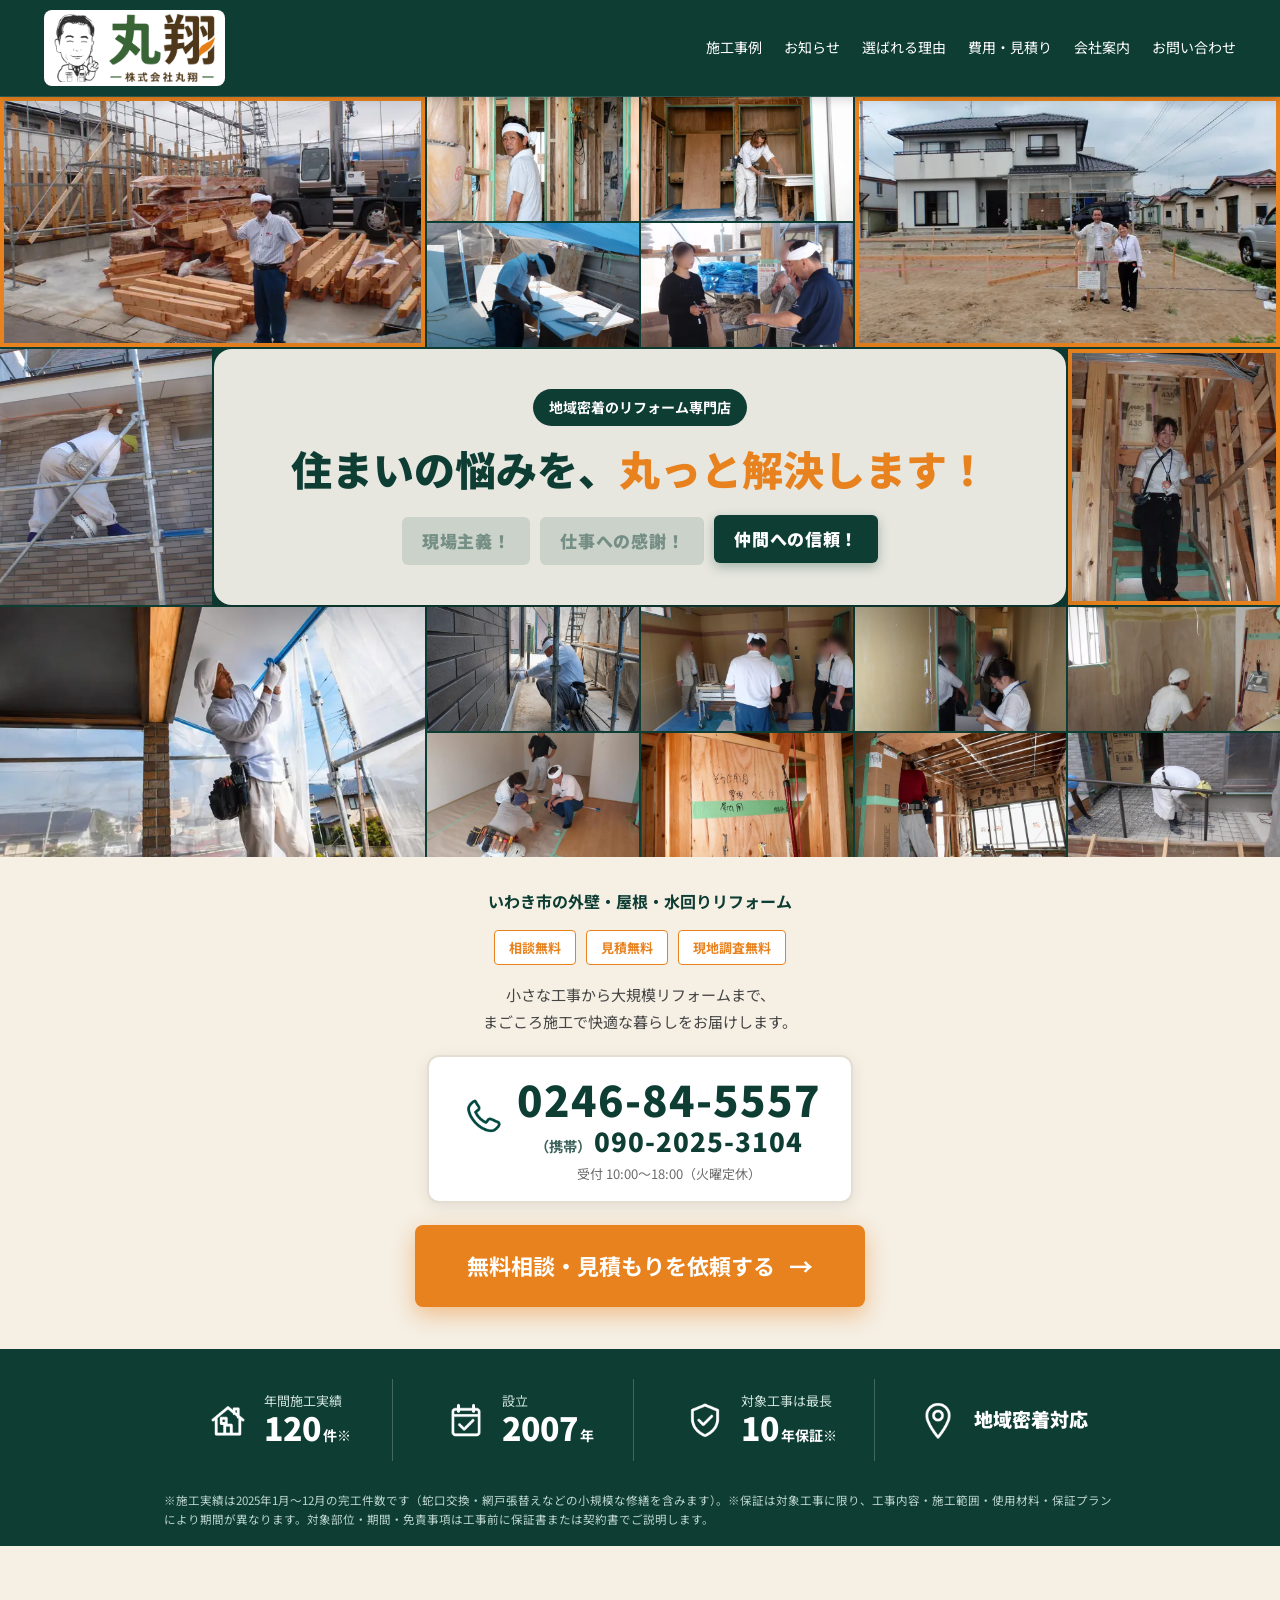
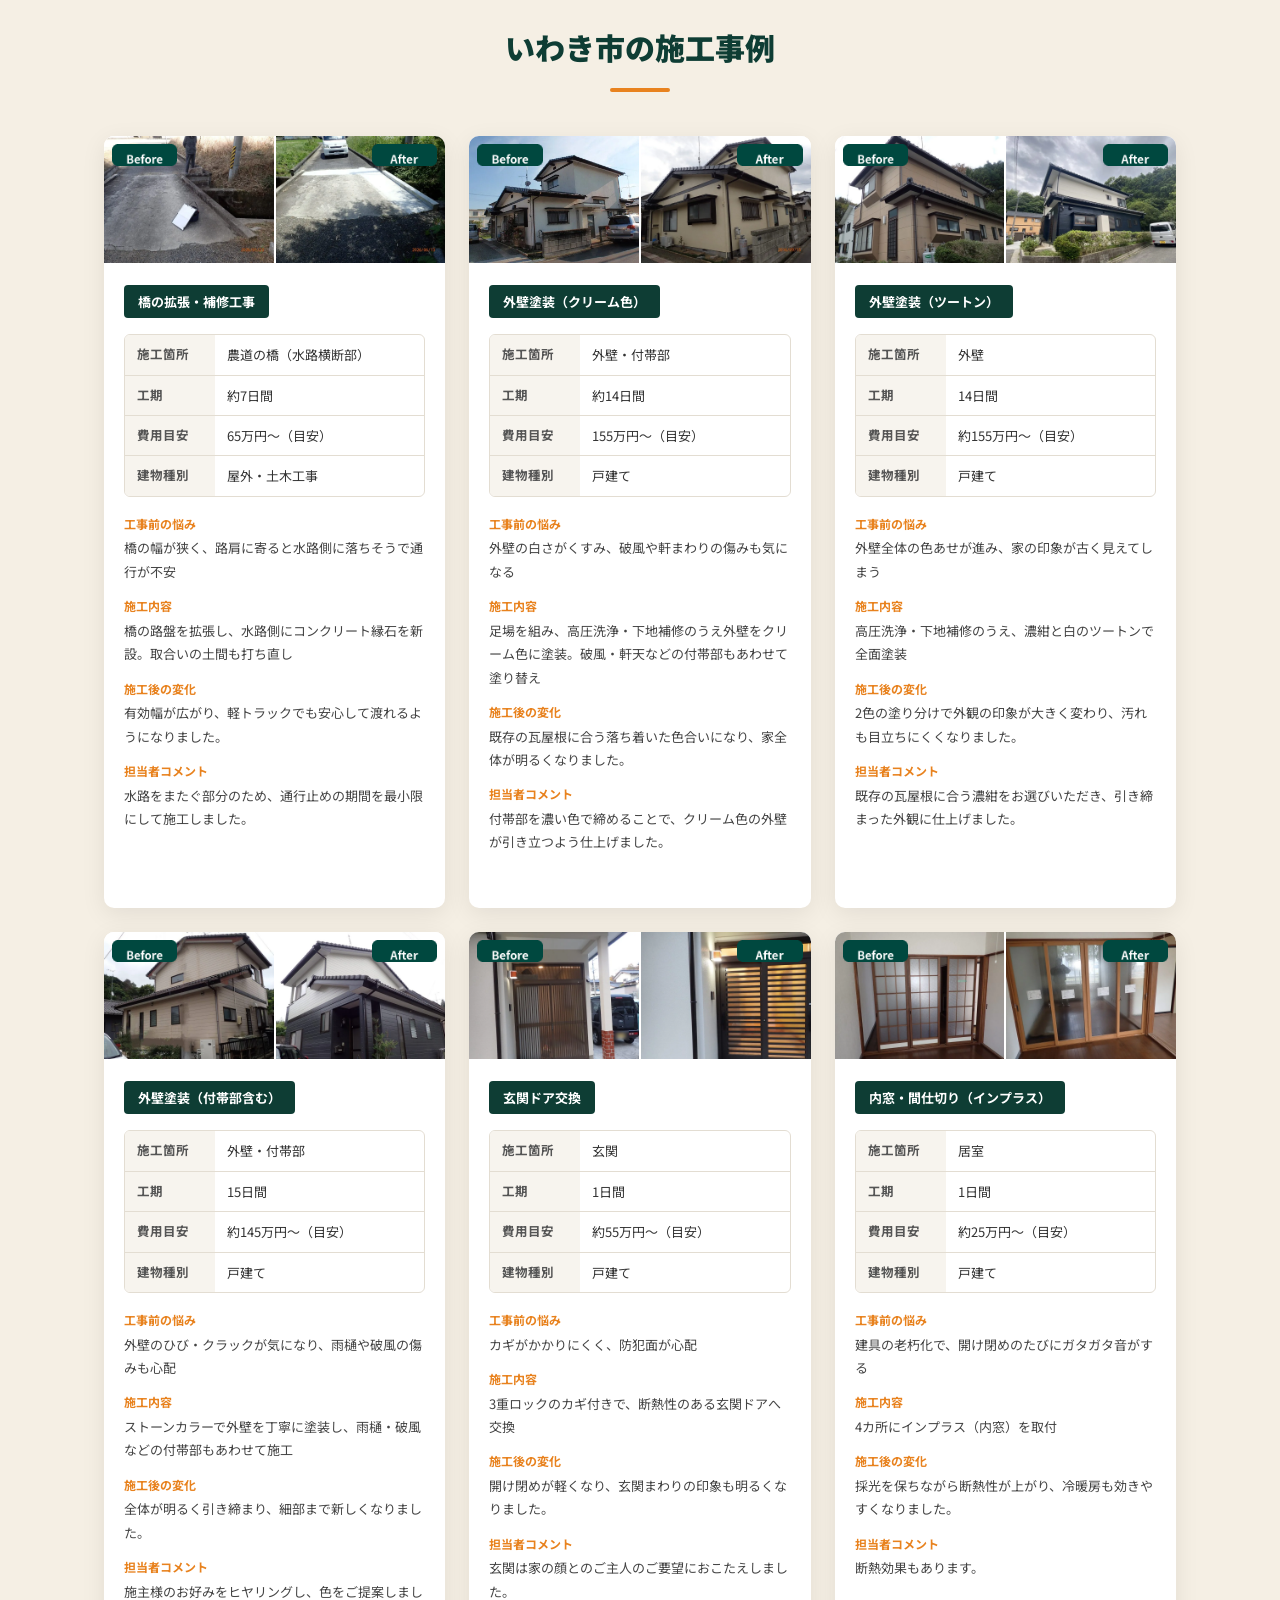
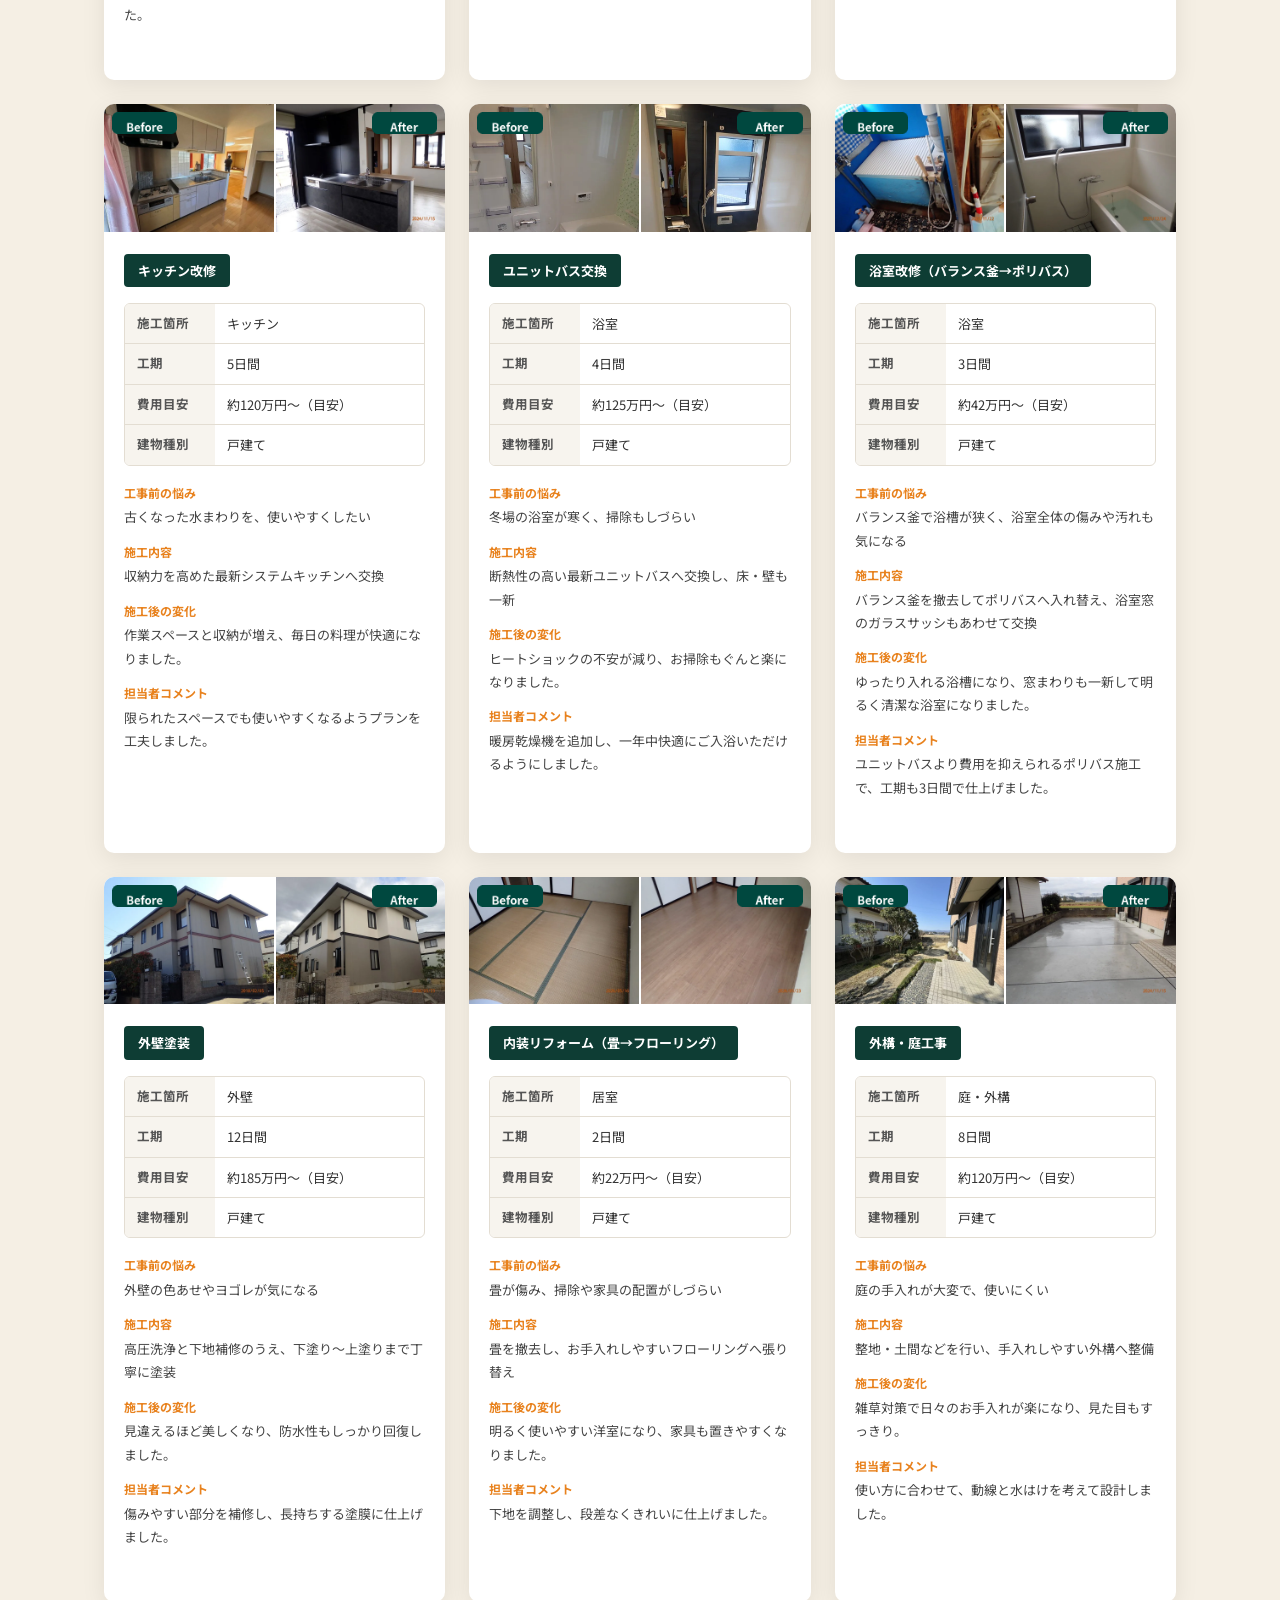
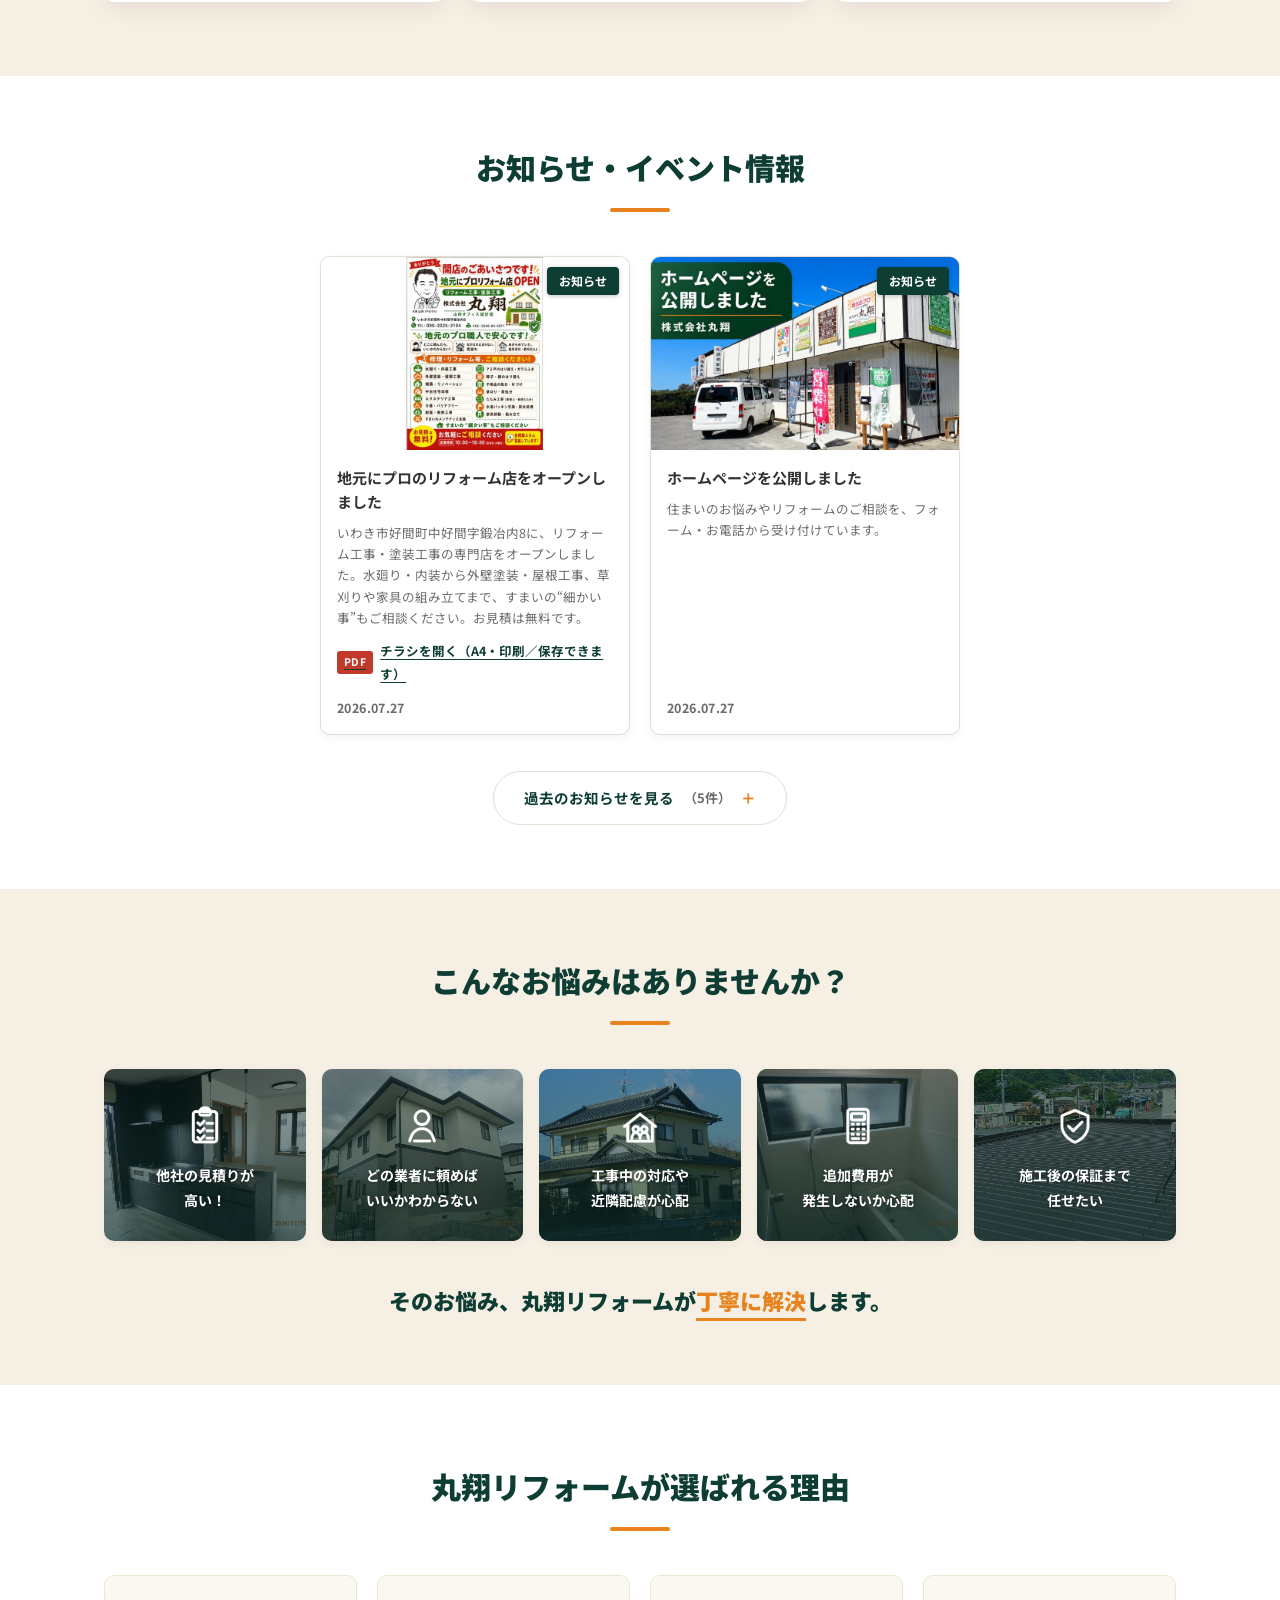
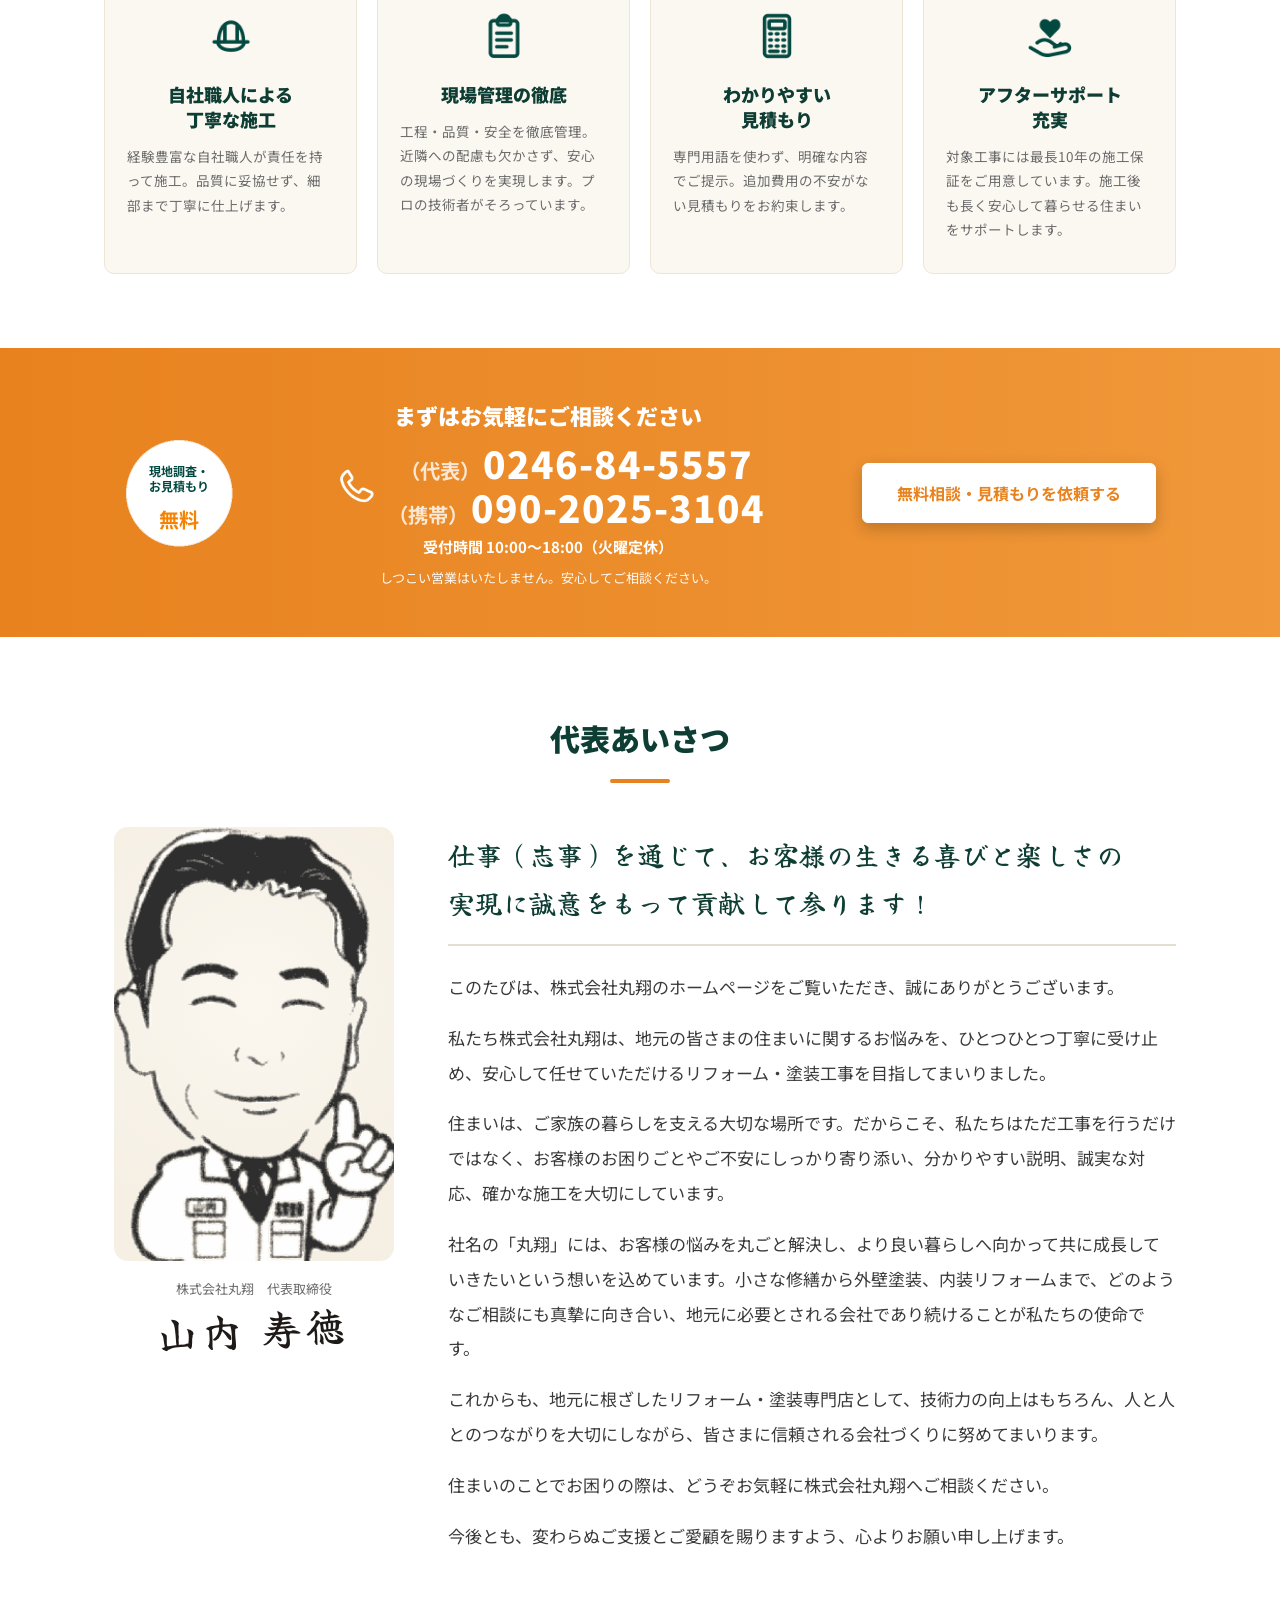
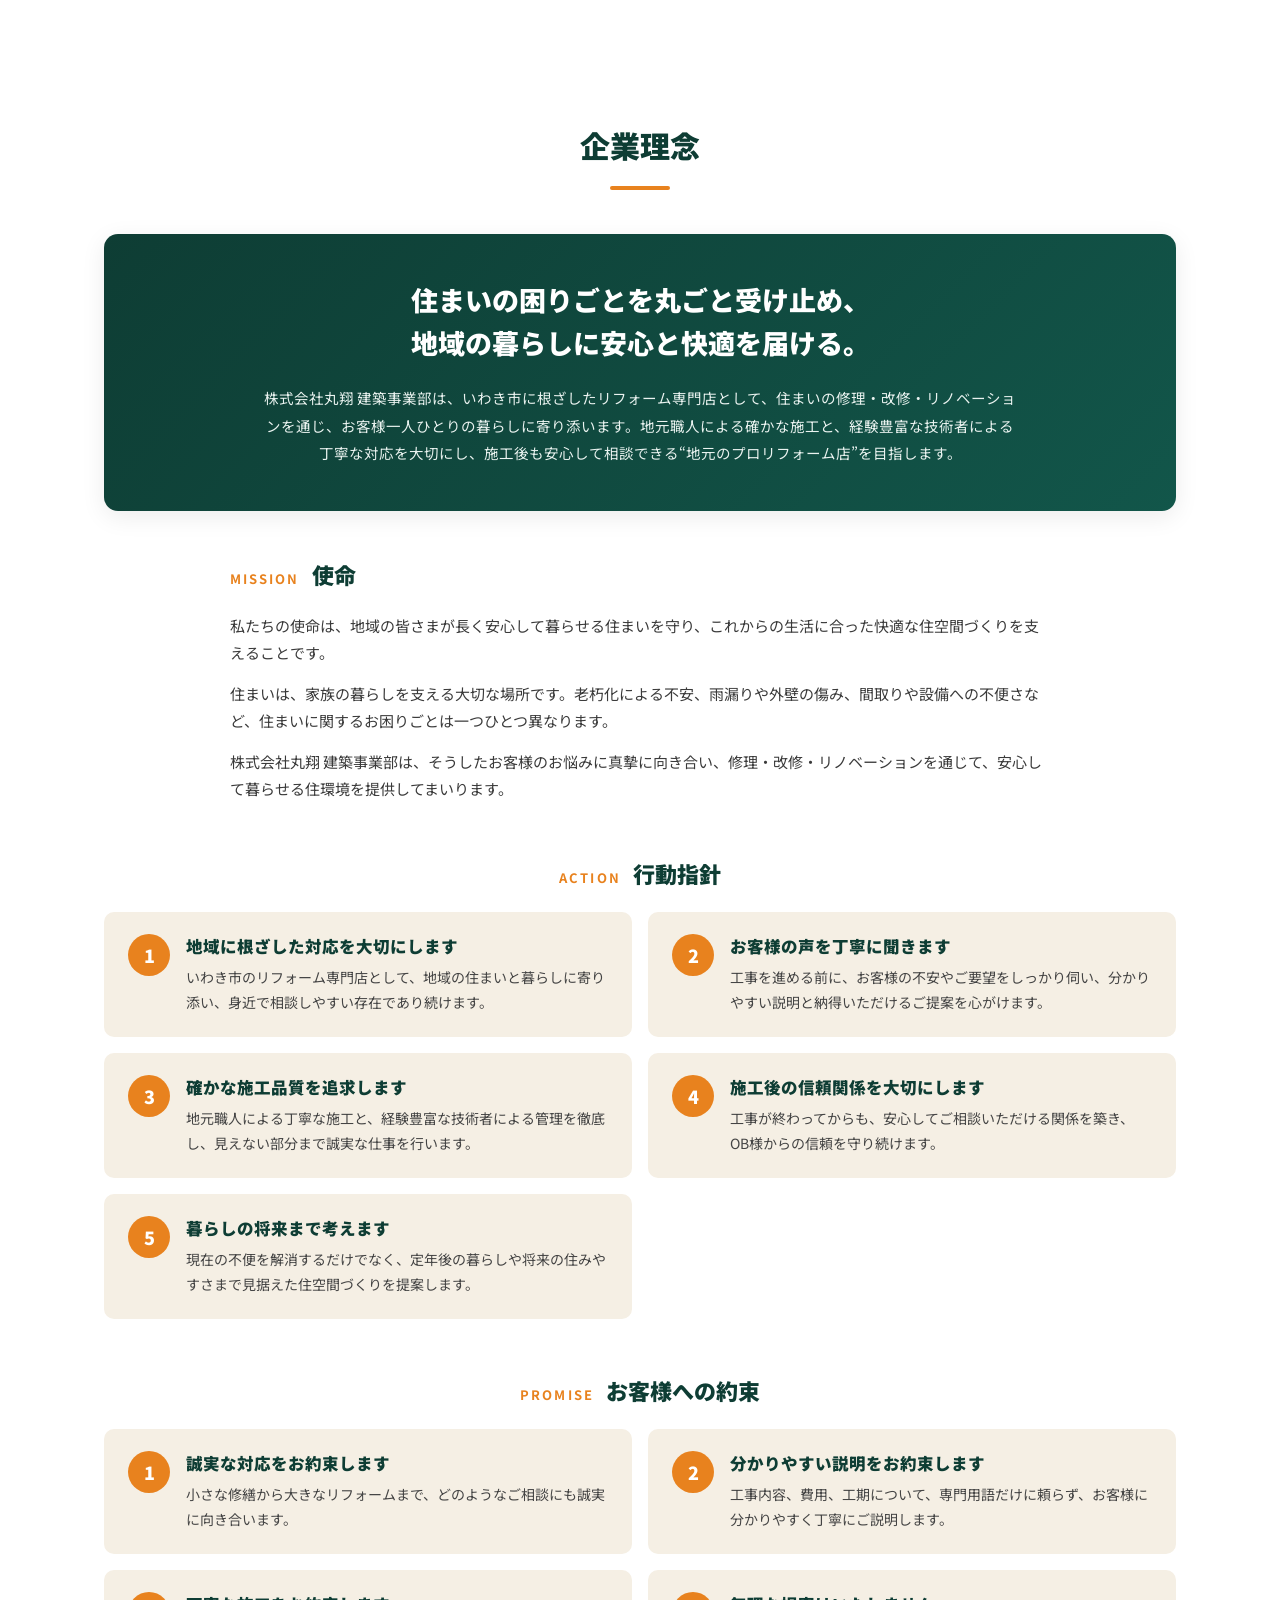
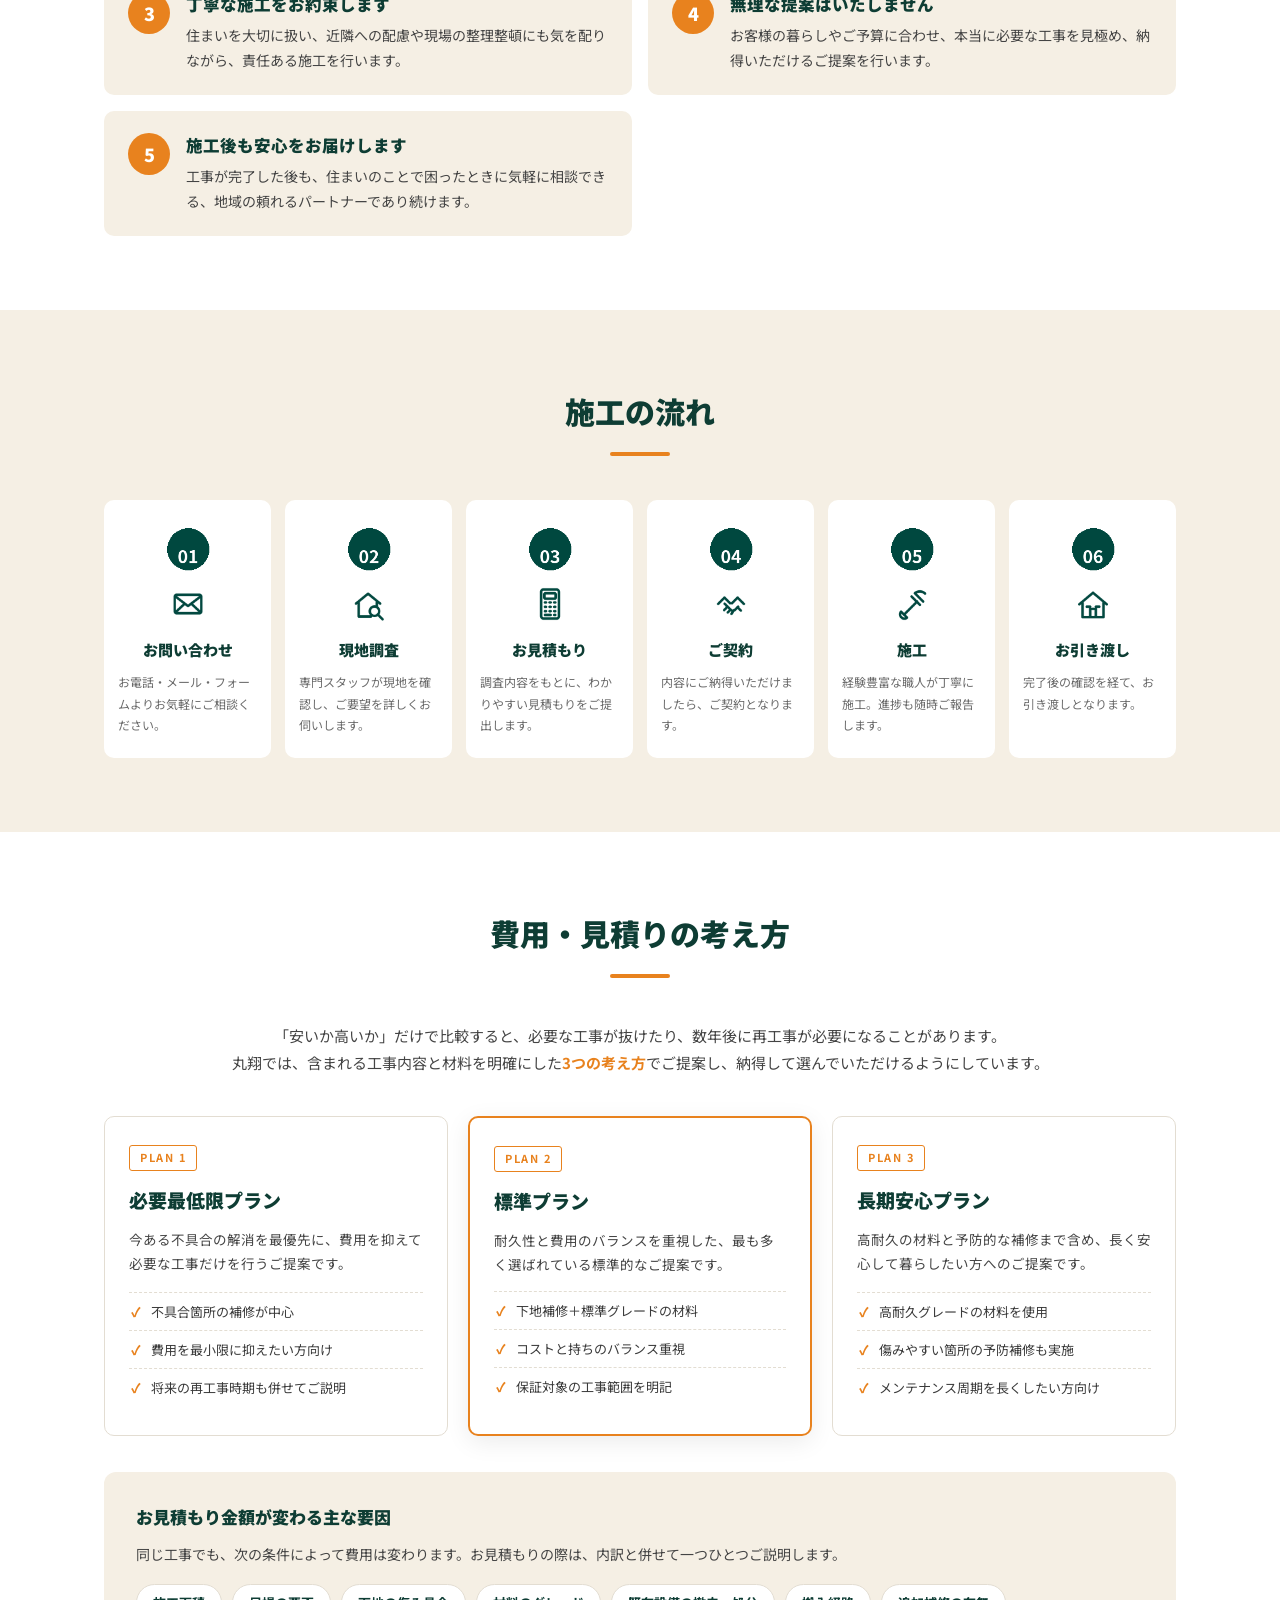
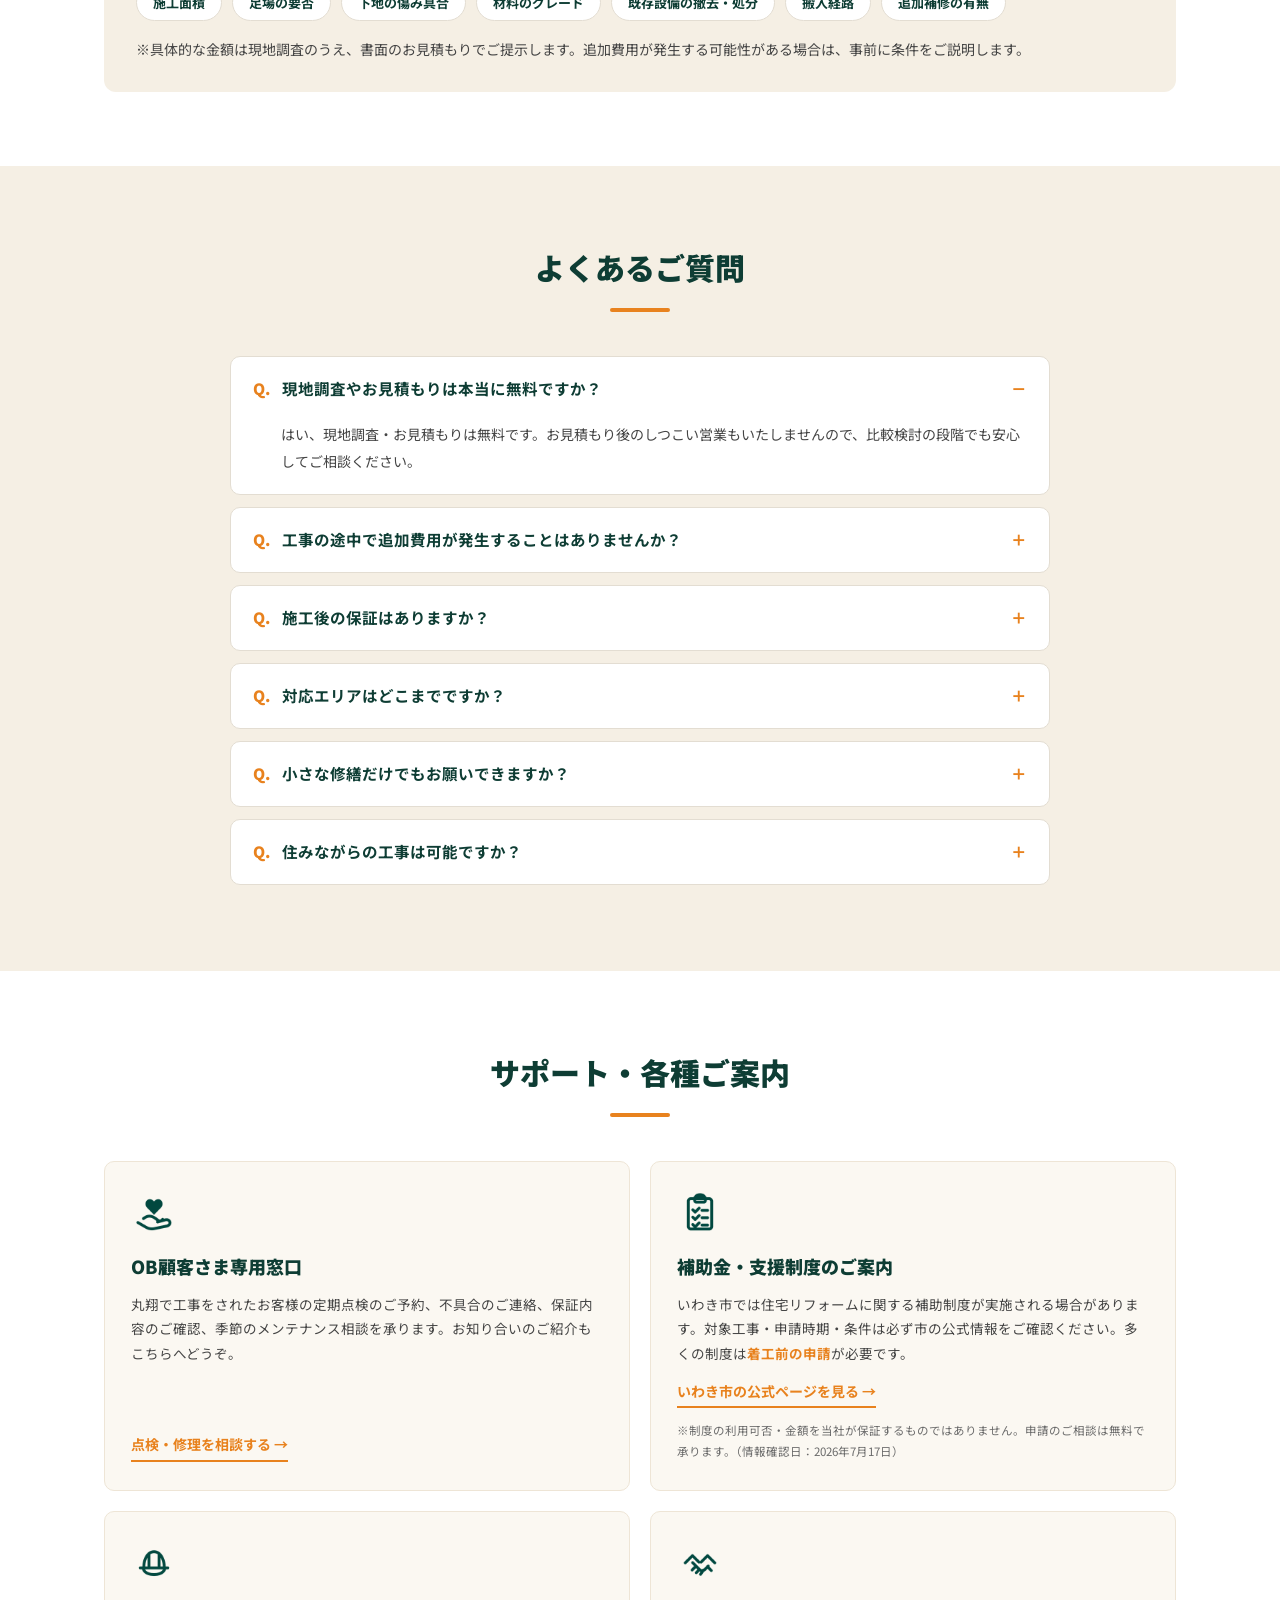
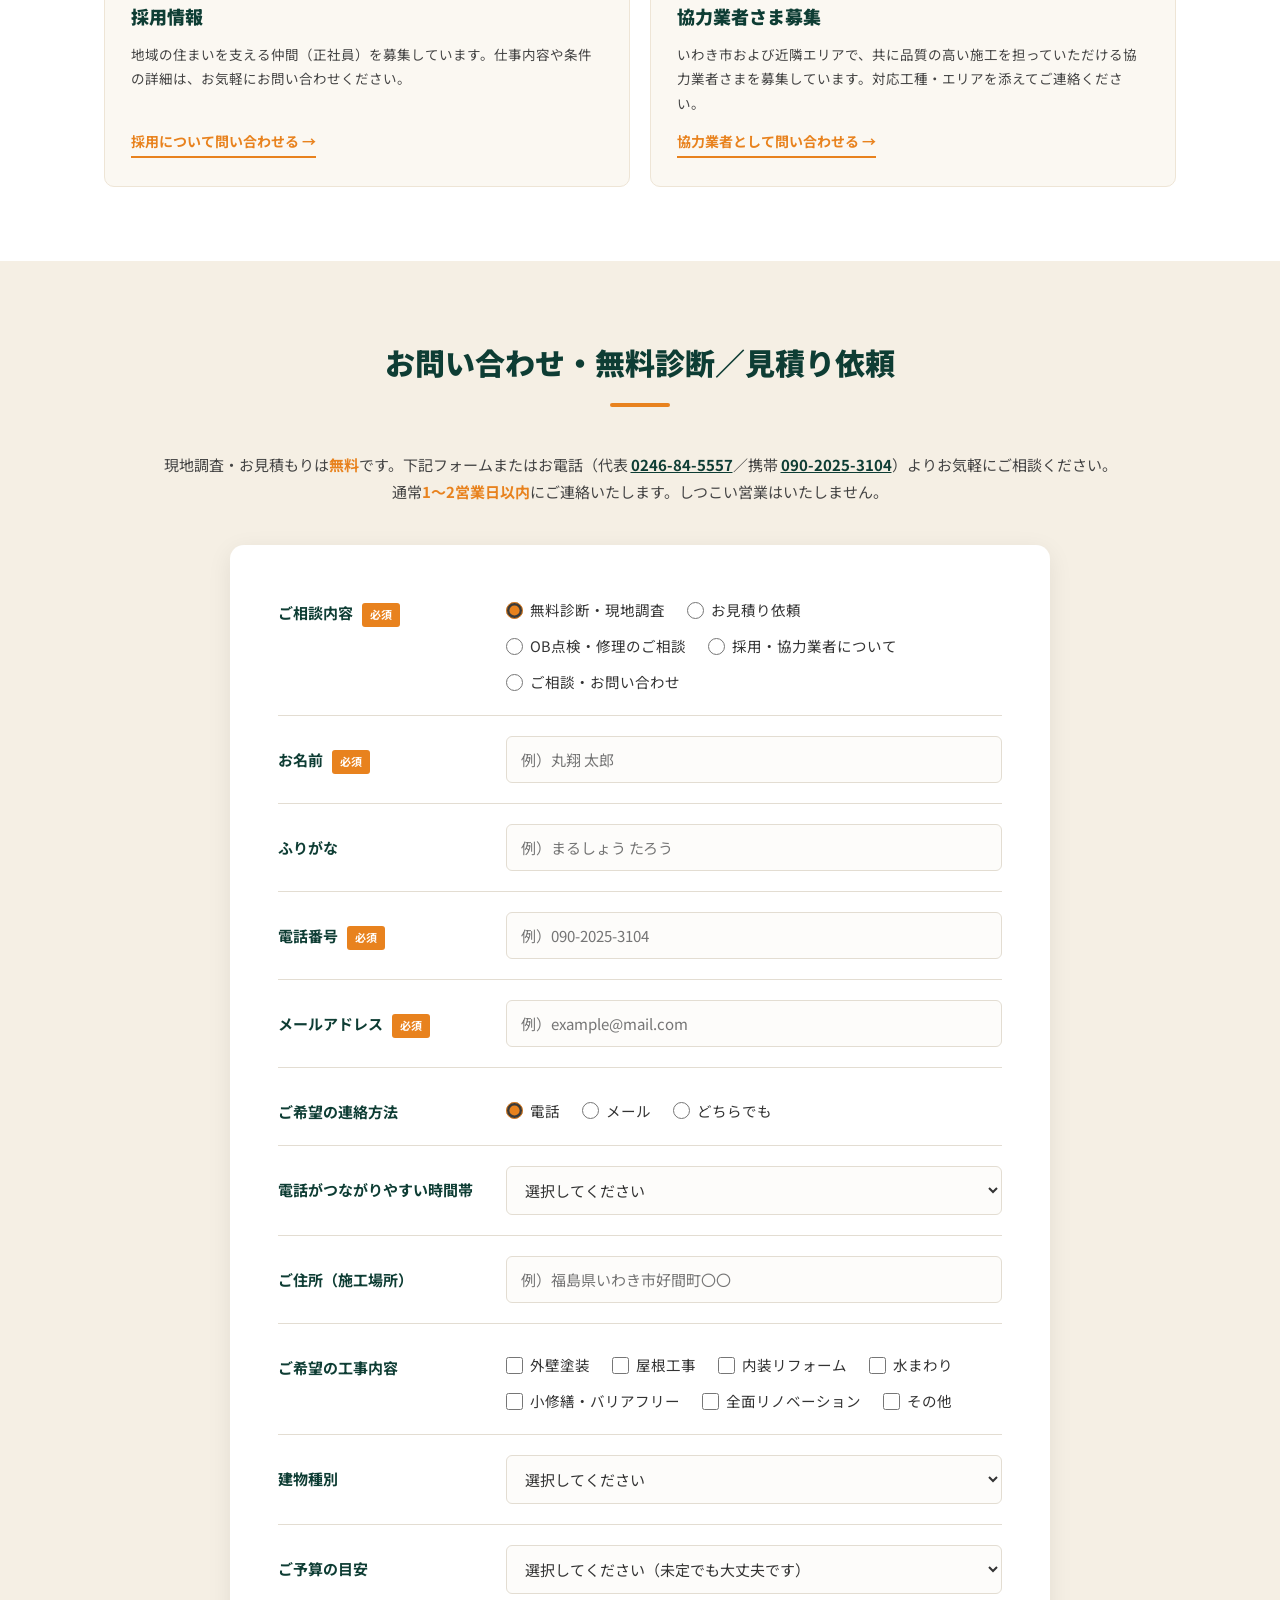
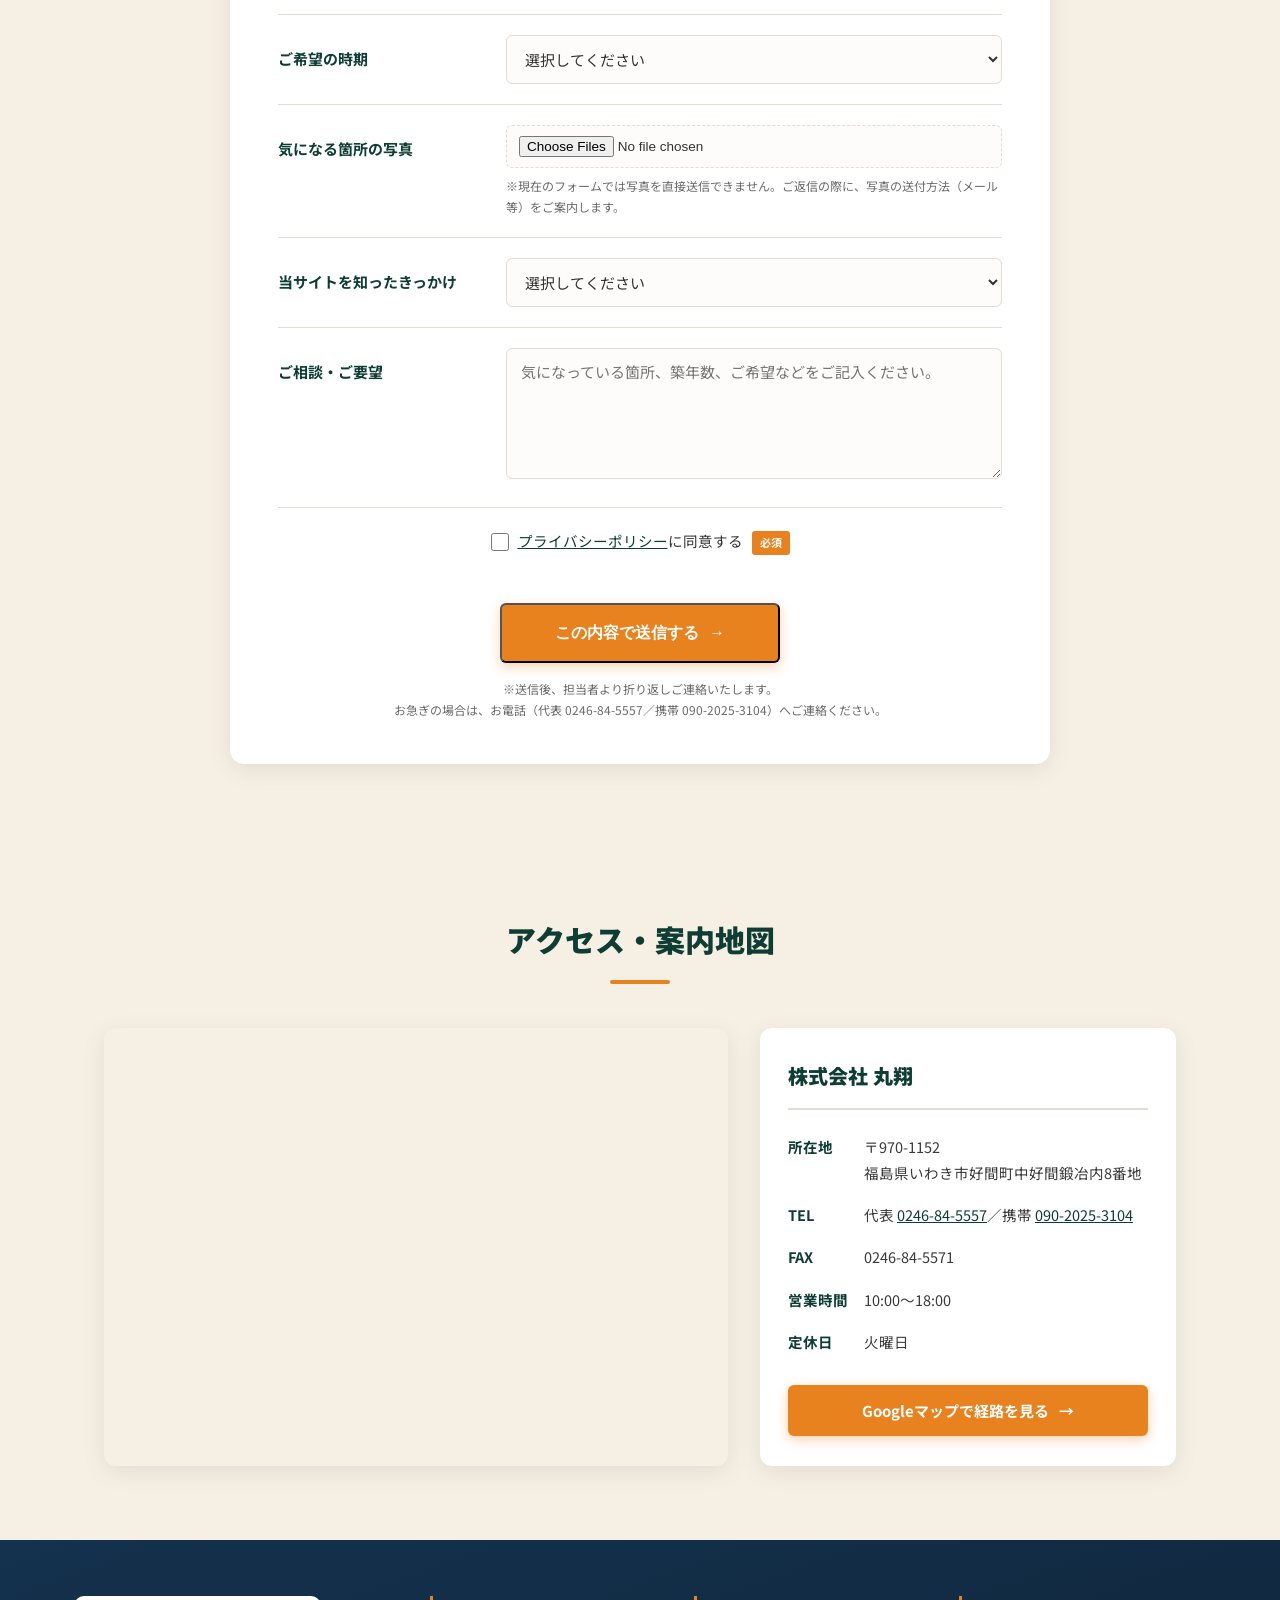
==== commit 83e7d366: "SEO改善：Webフォントを絞り込み、施工事例の写真をWebPにする 提案書（丸翔_SEO改善提案_20260916.md）2-15 と 2-11 の実装。  ■ 2-15 Webフォントの絞り込み（" ====
--- a/index.html
+++ b/index.html
@@ -51,8 +51,8 @@
 <meta name="twitter:card"        content="summary_large_image">
 <link rel="preconnect" href="https://fonts.googleapis.com">
 <link rel="preconnect" href="https://fonts.gstatic.com" crossorigin>
-<link href="https://fonts.googleapis.com/css2?family=Noto+Sans+JP:wght@400;500;700;900&family=Yuji+Mai&family=Yuji+Syuku&display=swap" rel="stylesheet">
-<link rel="stylesheet" href="style.css?v=20260916b">
+<link href="https://fonts.googleapis.com/css2?family=Noto+Sans+JP:wght@400;700;900&family=Yuji+Mai&family=Yuji+Syuku&display=swap" rel="stylesheet">
+<link rel="stylesheet" href="style.css?v=20260916c">
 <!-- ===== 構造化データ：事業所情報 =====
      検索エンジンに会社の基本情報を伝える。
      ここに書いてよいのは「画面に表示されている事実」だけ。
@@ -1067,13 +1067,25 @@
       .replace(/&/g,'&amp;').replace(/</g,'&lt;').replace(/>/g,'&gt;').replace(/"/g,'&quot;');
     const L_BEFORE = 'lp_ui_assets_png/decorations/label_before_green.png';
     const L_AFTER  = 'lp_ui_assets_png/decorations/label_after_green.png';
+
+    // 写真は WebP があればそれを使い、無ければ JPEG のまま出す。
+    // cases.js に書くのは今までどおり .jpg のパスだけでよい。
+    // 同じ場所に同じ名前の .webp を置けば、自動でそちらが使われる。
+    // .webp が無い場合は、下の「読み込みに失敗したら JPEG に戻す」仕組みが働く。
+    const photo = (src, alt) => {
+      const jpg = esc(src);
+      const webp = esc(String(src || '').replace(/\.(jpe?g|png)$/i, '.webp'));
+      return `<picture><source srcset="${webp}" type="image/webp">`
+           + `<img src="${jpg}" alt="${alt}" loading="lazy"></picture>`;
+    };
+
     const items = CASE_ITEMS.filter(c => c && c.category);
     grid.innerHTML = items.map(c => {
       const sp = c.spec || {}, dt = c.detail || {};
       return `<article class="case-card">
         <div class="case-ba">
-          <figure><img src="${esc(c.before)}" alt="${esc(c.category)} 施工前" loading="lazy"><img src="${L_BEFORE}" alt="Before" class="ba-label ba-label--l" loading="lazy"></figure>
-          <figure><img src="${esc(c.after)}" alt="${esc(c.category)} 施工後" loading="lazy"><img src="${L_AFTER}" alt="After" class="ba-label ba-label--r" loading="lazy"></figure>
+          <figure>${photo(c.before, esc(c.category) + ' 施工前')}<img src="${L_BEFORE}" alt="Before" class="ba-label ba-label--l" loading="lazy"></figure>
+          <figure>${photo(c.after, esc(c.category) + ' 施工後')}<img src="${L_AFTER}" alt="After" class="ba-label ba-label--r" loading="lazy"></figure>
         </div>
         <div class="case-body">
           <span class="case-tag">${esc(c.category)}</span>
@@ -1093,6 +1105,22 @@
       </article>`;
     }).join('');
   })();
+
+  // ===== WebPが読めなかったときは、JPEGで出し直す =====
+  // <picture> は、選んだ <source> の読み込みに失敗しても
+  // 自動では <img> に戻ってくれず、写真が欠けたままになる。
+  // 新しい事例写真を .webp を作らずに追加した場合でも写真が消えないよう、
+  // 失敗したら <source> を外して読み直す。
+  document.addEventListener('error', (e) => {
+    const img = e.target;
+    if (!img || img.tagName !== 'IMG') return;
+    const pic = img.parentElement;
+    if (!pic || pic.tagName !== 'PICTURE') return;
+    if (img.dataset.fellBack) return;      // 二度は試さない
+    img.dataset.fellBack = '1';
+    pic.querySelectorAll('source').forEach(src => src.remove());
+    img.src = img.getAttribute('src');
+  }, true);                                 // 画像のerrorは伝播しないので捕捉フェーズで拾う
 
   // ===== お問い合わせフォーム =====
   // ▼ 送信サービスのエンドポイントを設定すると、サーバー送信方式に切り替わります。
--- a/style.css
+++ b/style.css
@@ -67,7 +67,7 @@
 /* 濃緑ヘッダー上でもロゴが読めるよう白いプレートを敷く */
 .brand-logo{ height:76px; width:auto; background:#fff; border-radius:8px; padding:4px 10px; }
 .global-nav{ display:flex; gap:22px; margin-left:auto; }
-.global-nav a{ font-size:14px; font-weight:500; color:#fff; white-space:nowrap; }
+.global-nav a{ font-size:14px; font-weight:400; color:#fff; white-space:nowrap; }
 /* 濃緑背景ではオレンジ原色だとコントラスト不足のため明るめのオレンジ */
 .global-nav a:hover{ color:#f5b25c; }
 .header-right{ display:flex; align-items:center; gap:16px; margin-left:auto; }
@@ -222,8 +222,11 @@
   font-size:40px; font-weight:400; color:#1f1a17; letter-spacing:.12em;
   margin-top:8px; transform:rotate(-3deg); line-height:1;
 }
-.greeting-body{ padding-top:4px; font-family:"Yuji Syuku", "Noto Sans JP", serif; }
+/* 社長挨拶の本文は本文書体で読む。装飾書体（Yuji Syuku）はキャッチコピーだけに使う。
+   1300文字を装飾書体で出すと、その文字ぶんの書体データを余分に読み込むことになるため。 */
+.greeting-body{ padding-top:4px; }
 .greeting-catch{
+  font-family:"Yuji Syuku", "Noto Sans JP", serif;
   font-size:27px; font-weight:400; color:var(--teal); line-height:1.75;
   margin-bottom:24px; padding-bottom:18px; border-bottom:2px solid var(--line);
 }
@@ -883,7 +886,7 @@
   margin-top:22px;
 }
 .hero-creed .creed{
-  font-size:17px; font-weight:800; letter-spacing:.04em;
+  font-size:17px; font-weight:900; letter-spacing:.04em;
   padding:9px 20px; border-radius:6px;
   background:rgba(14,61,52,.12); color:rgba(14,61,52,.45);
   transition:background .5s ease, color .5s ease, transform .5s ease;
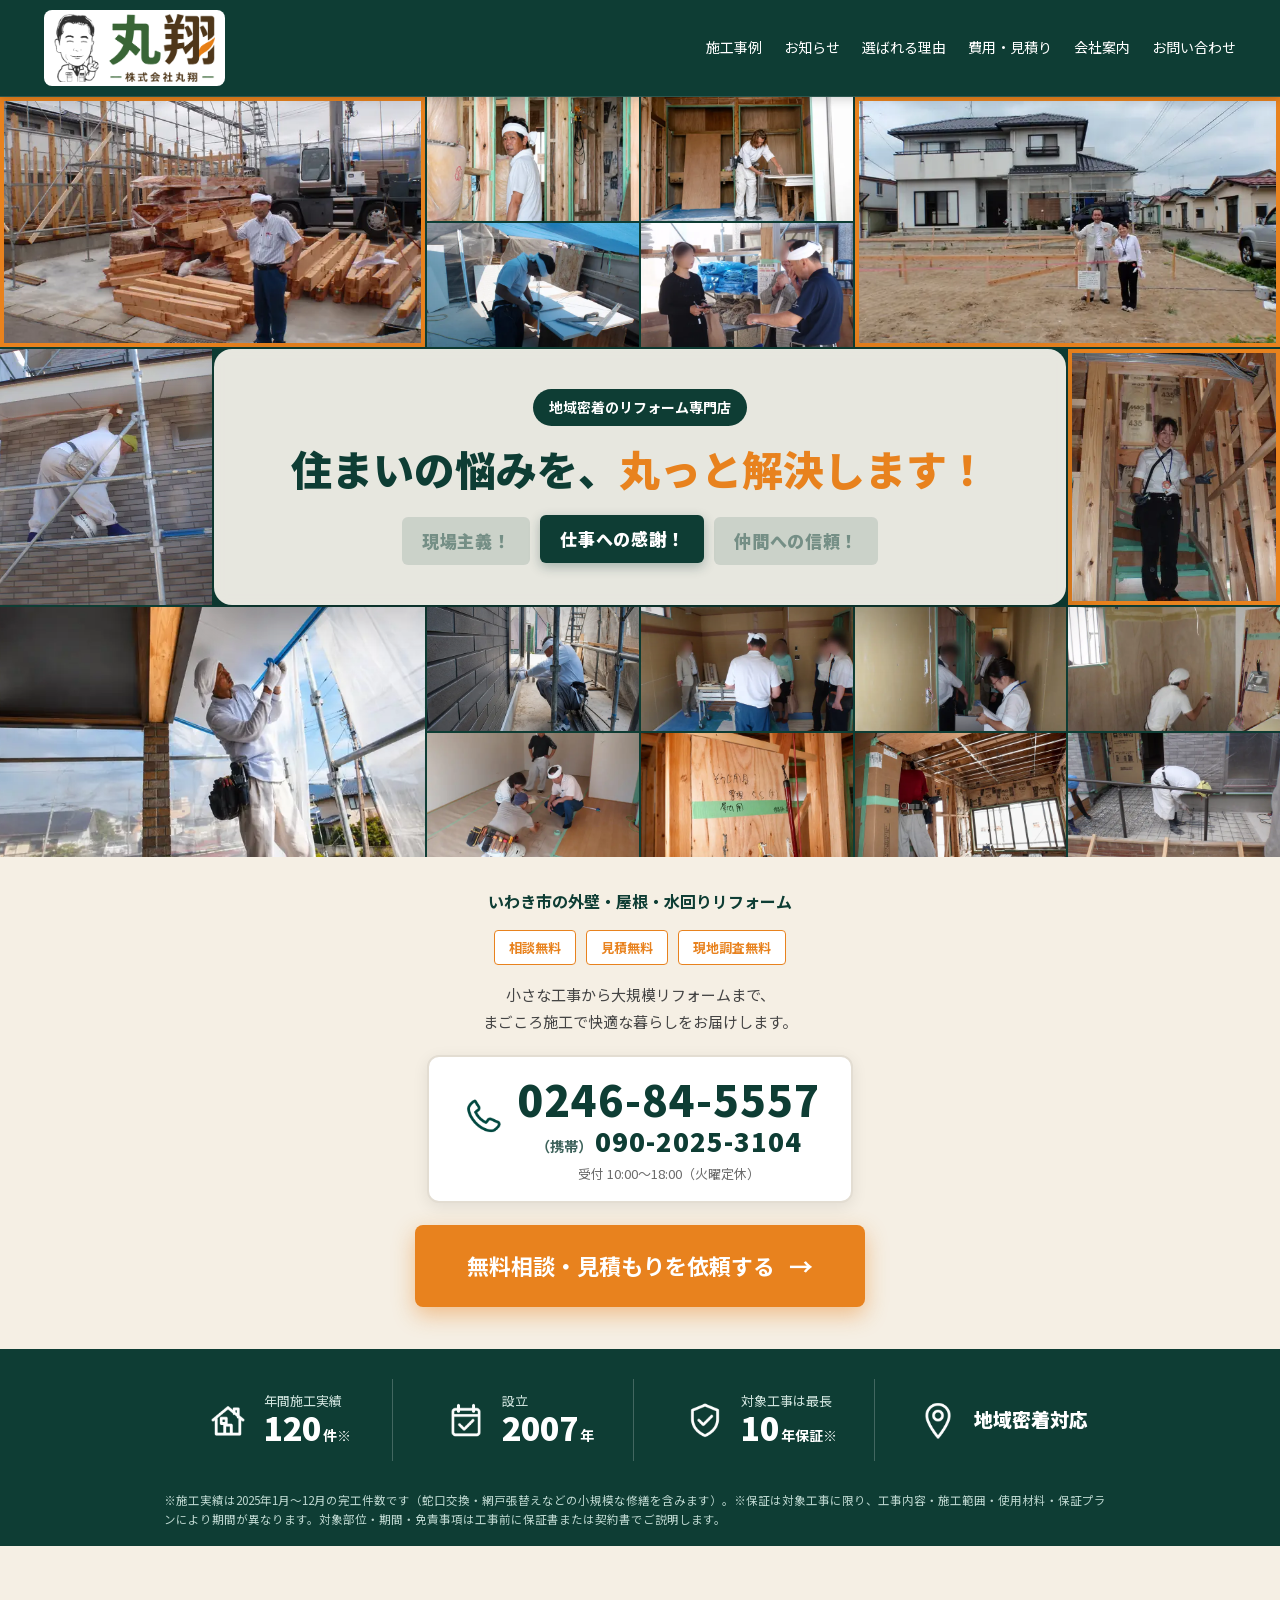
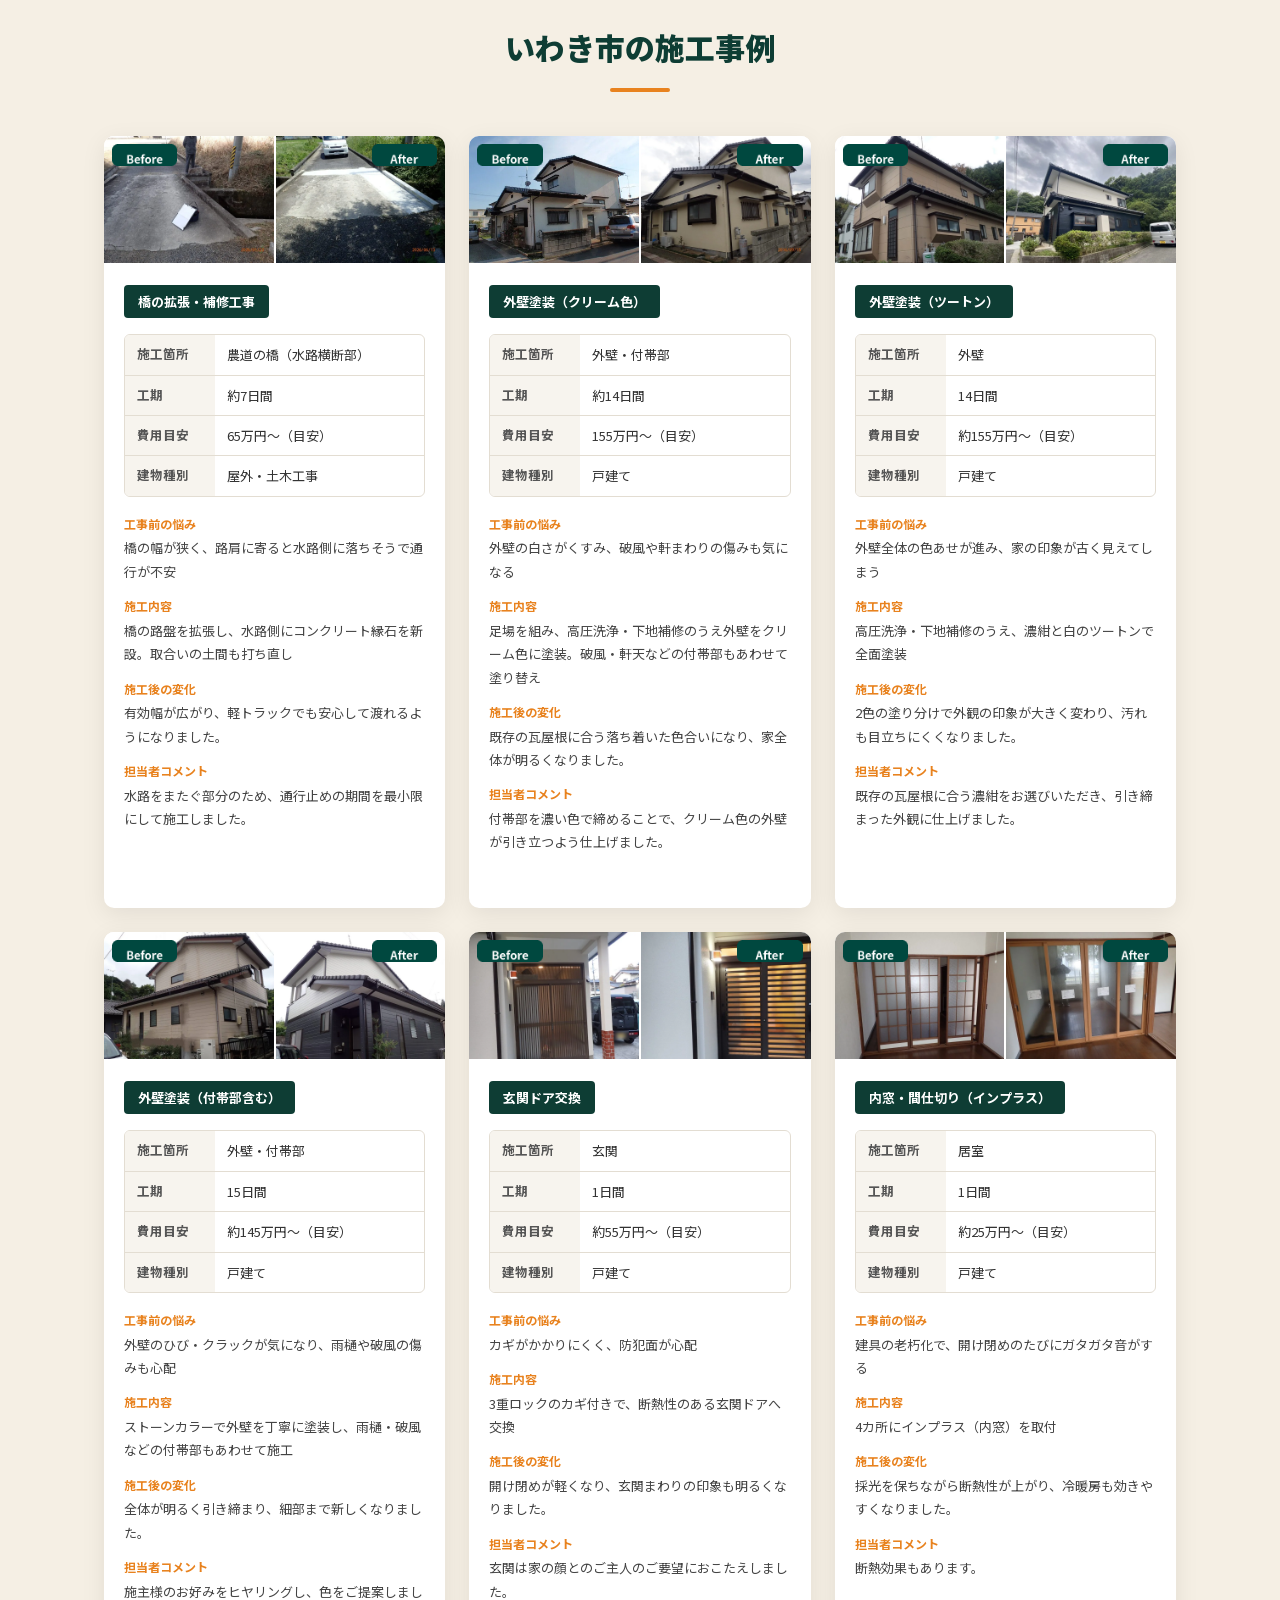
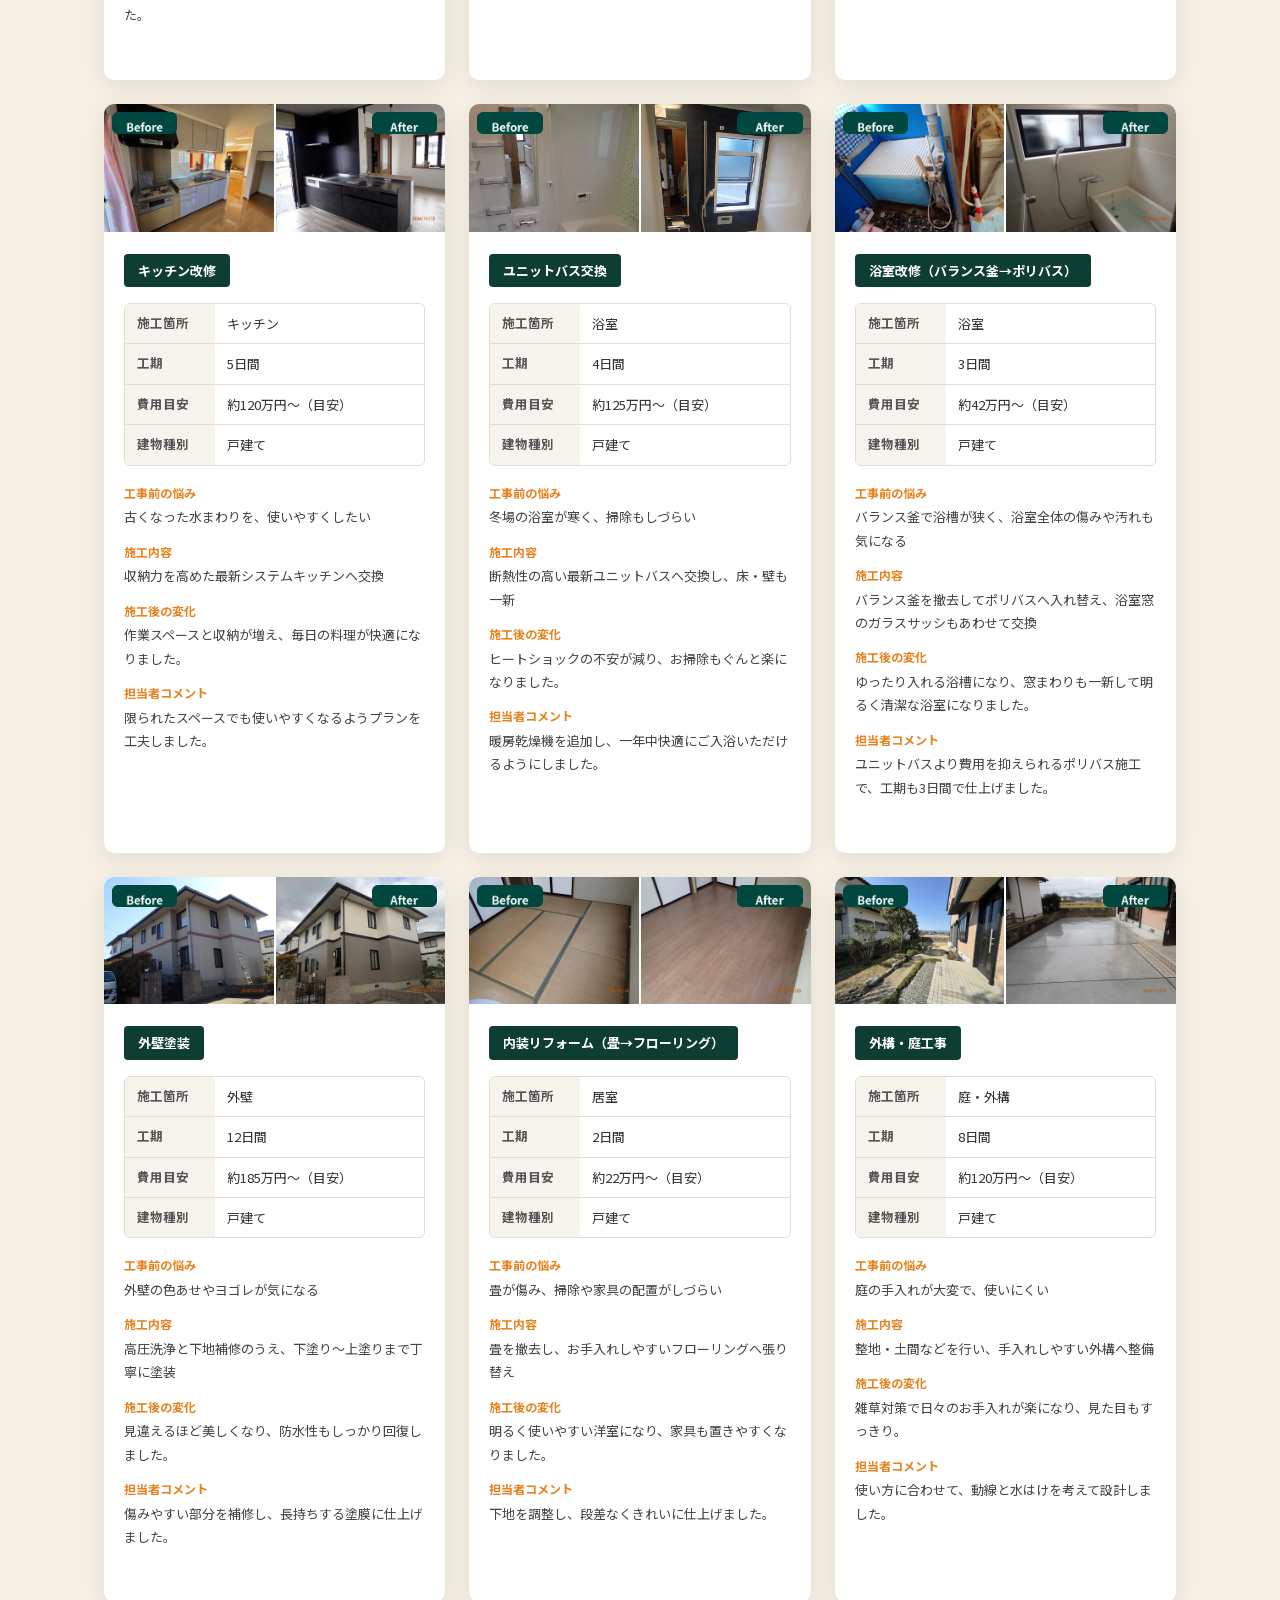
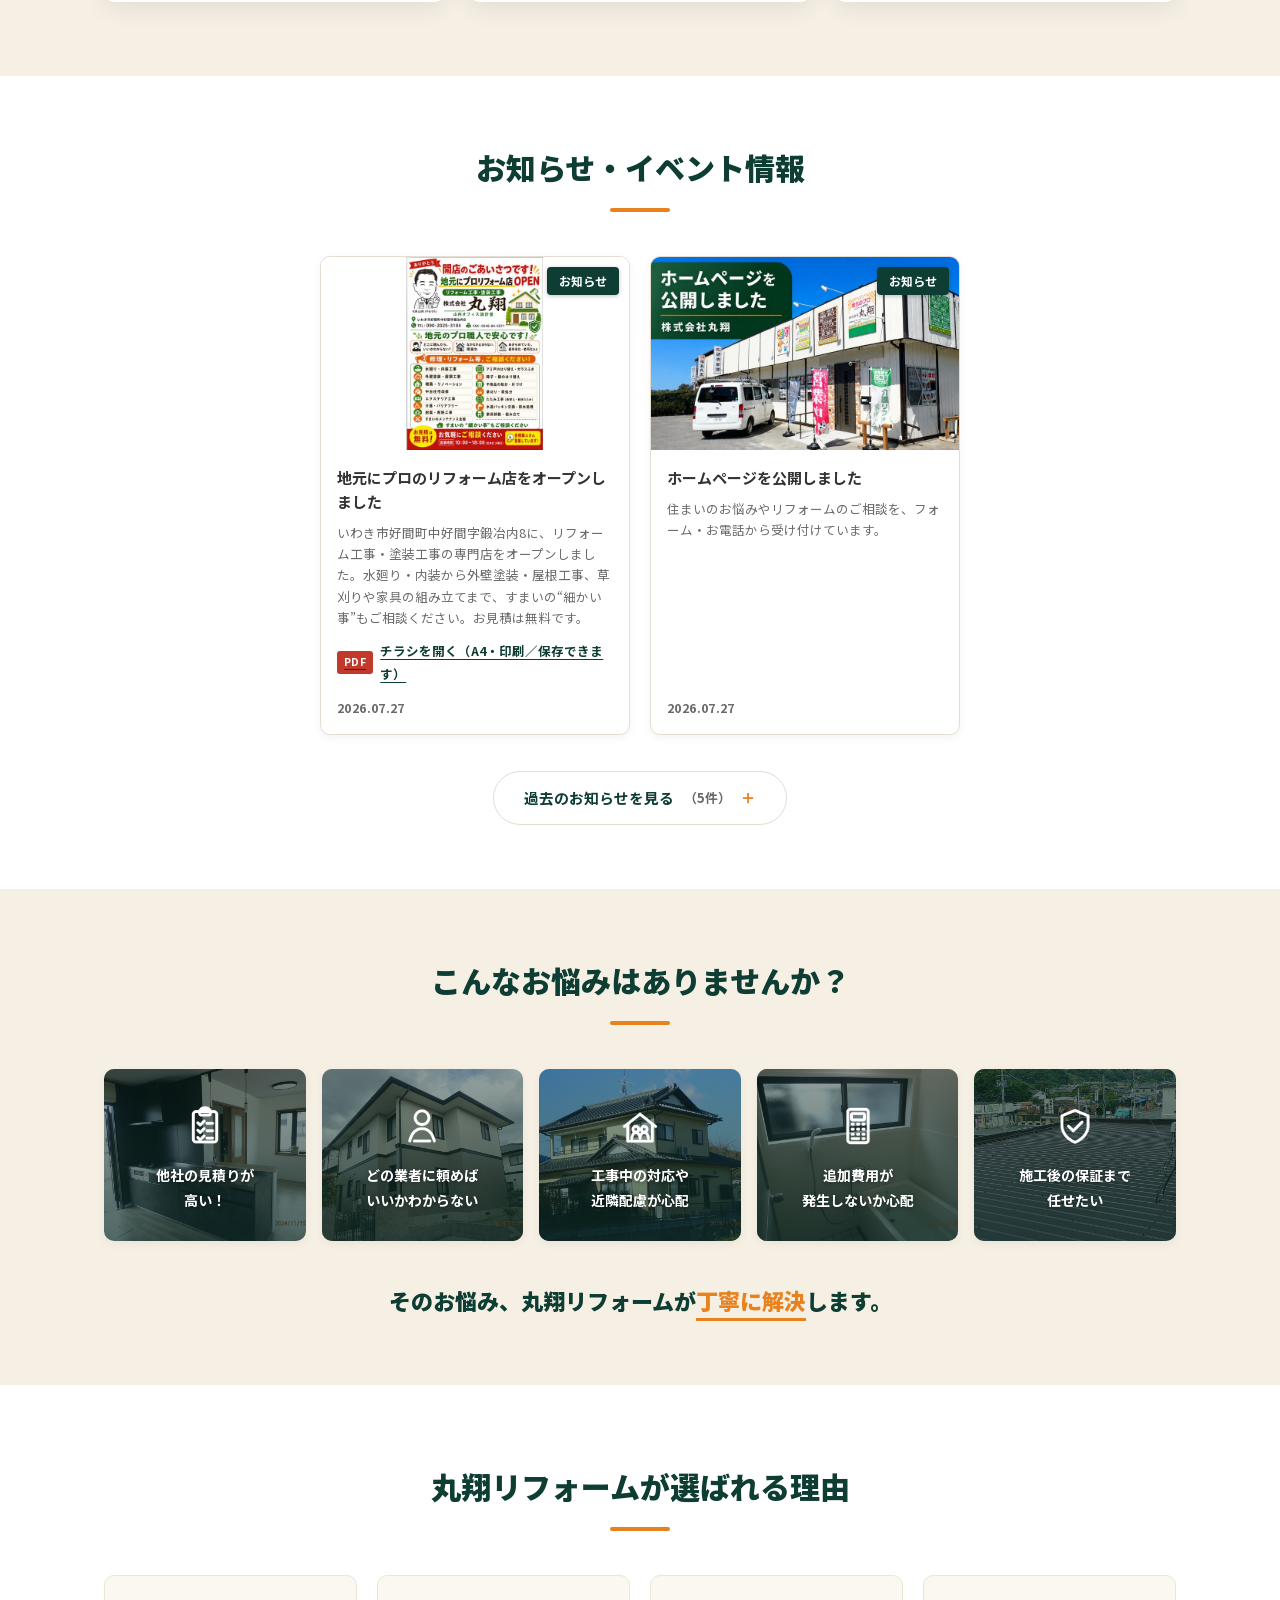
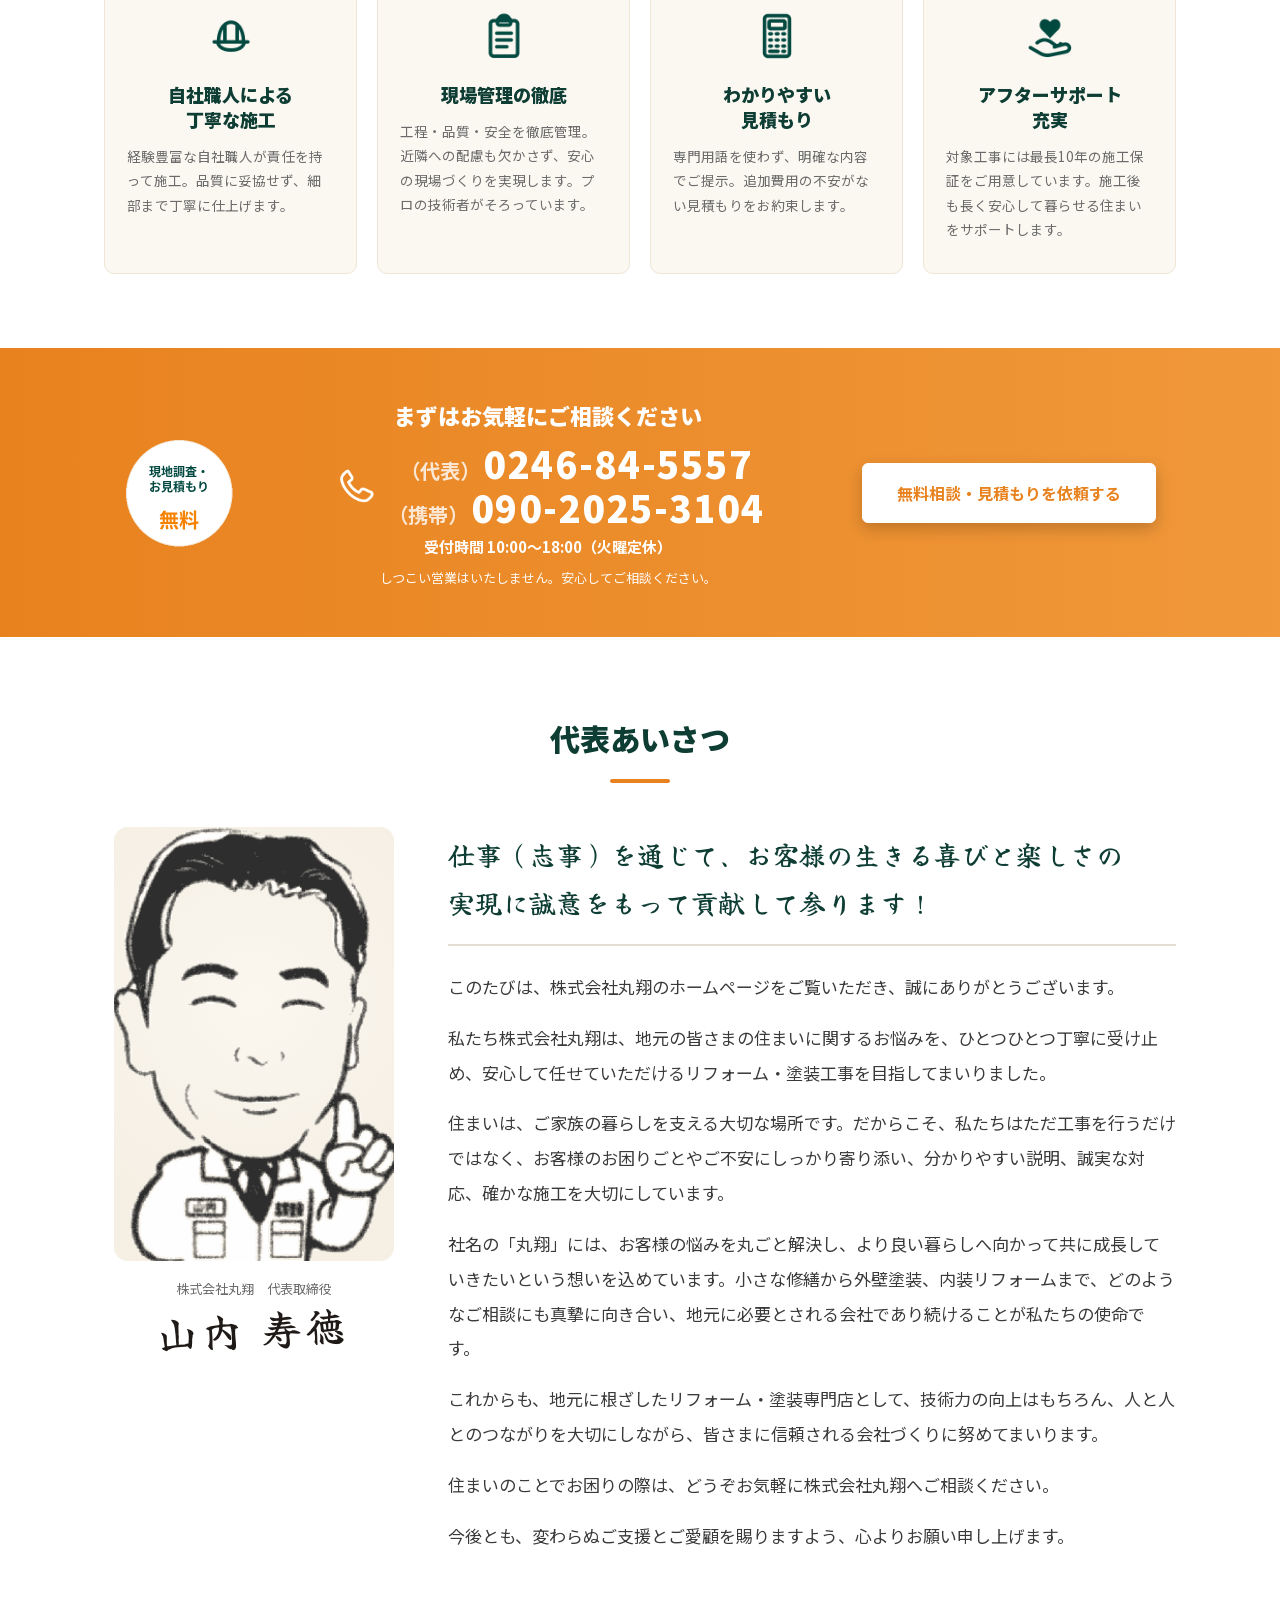
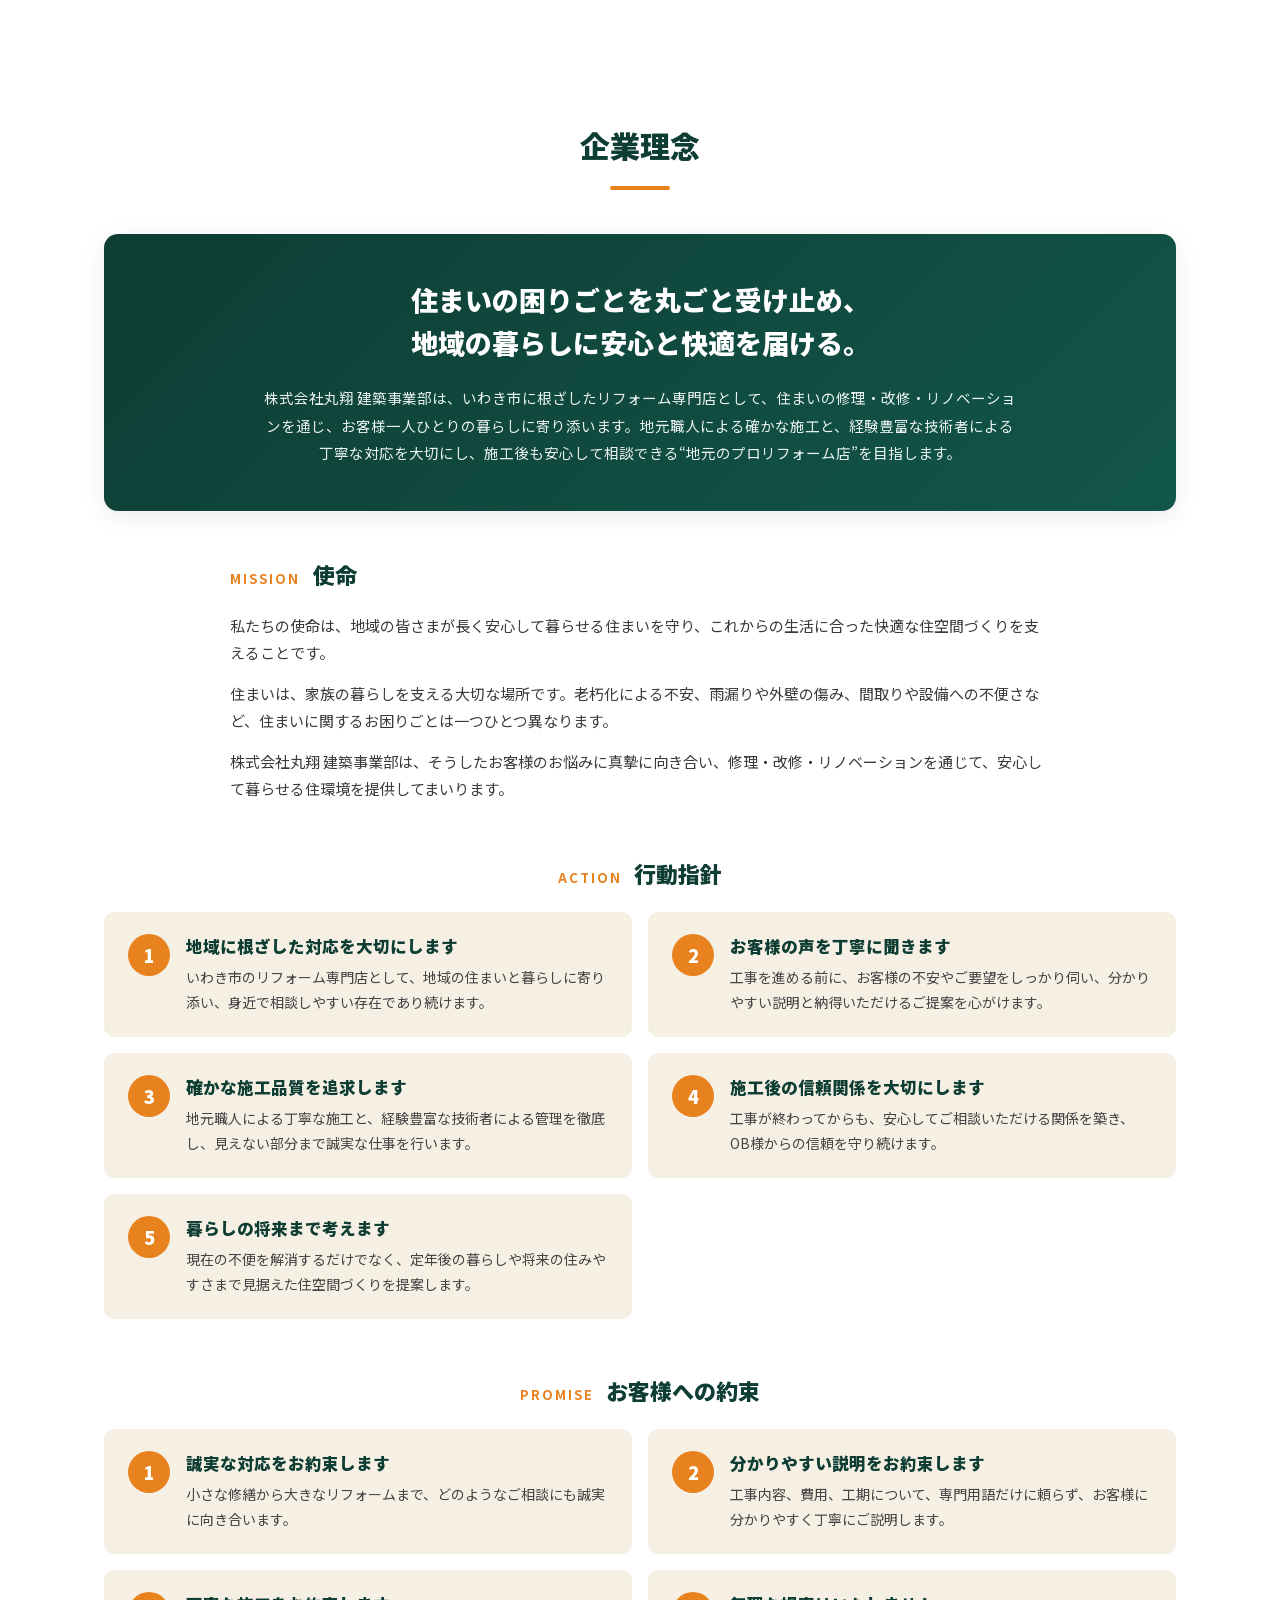
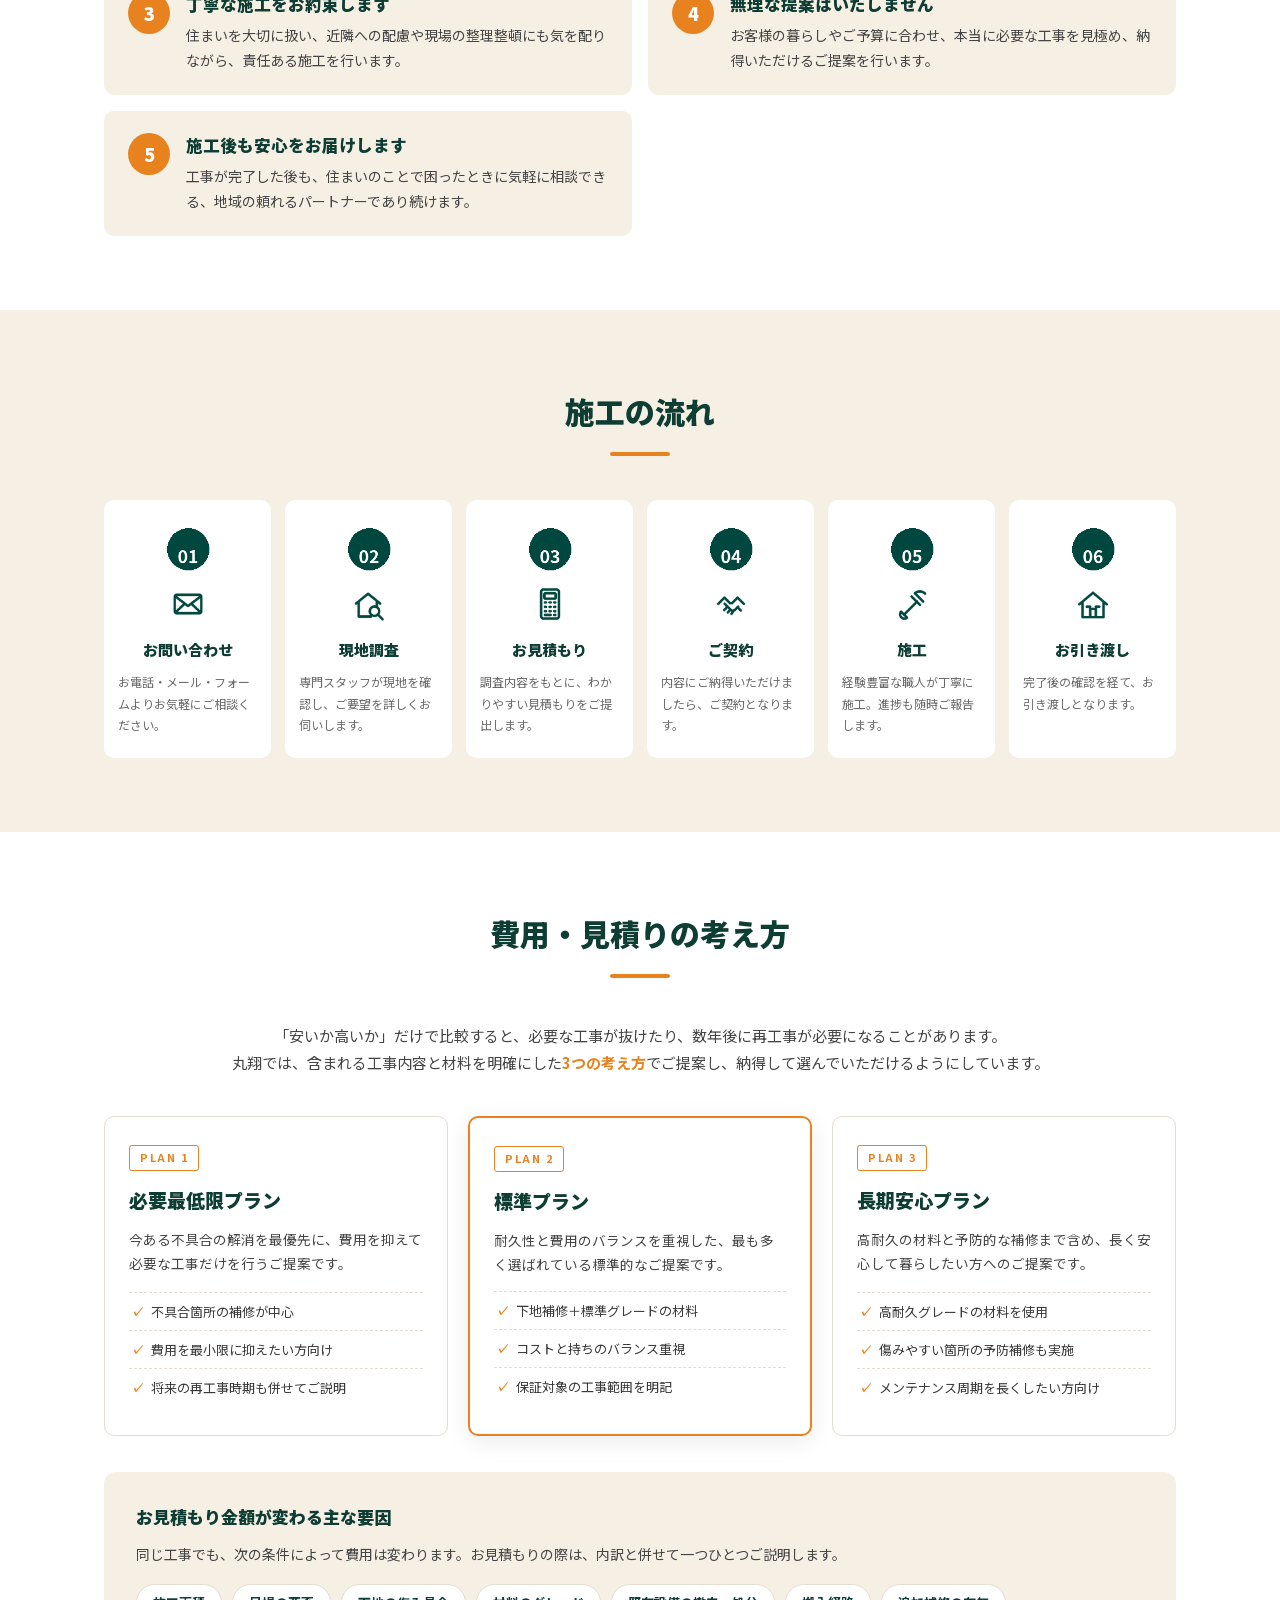
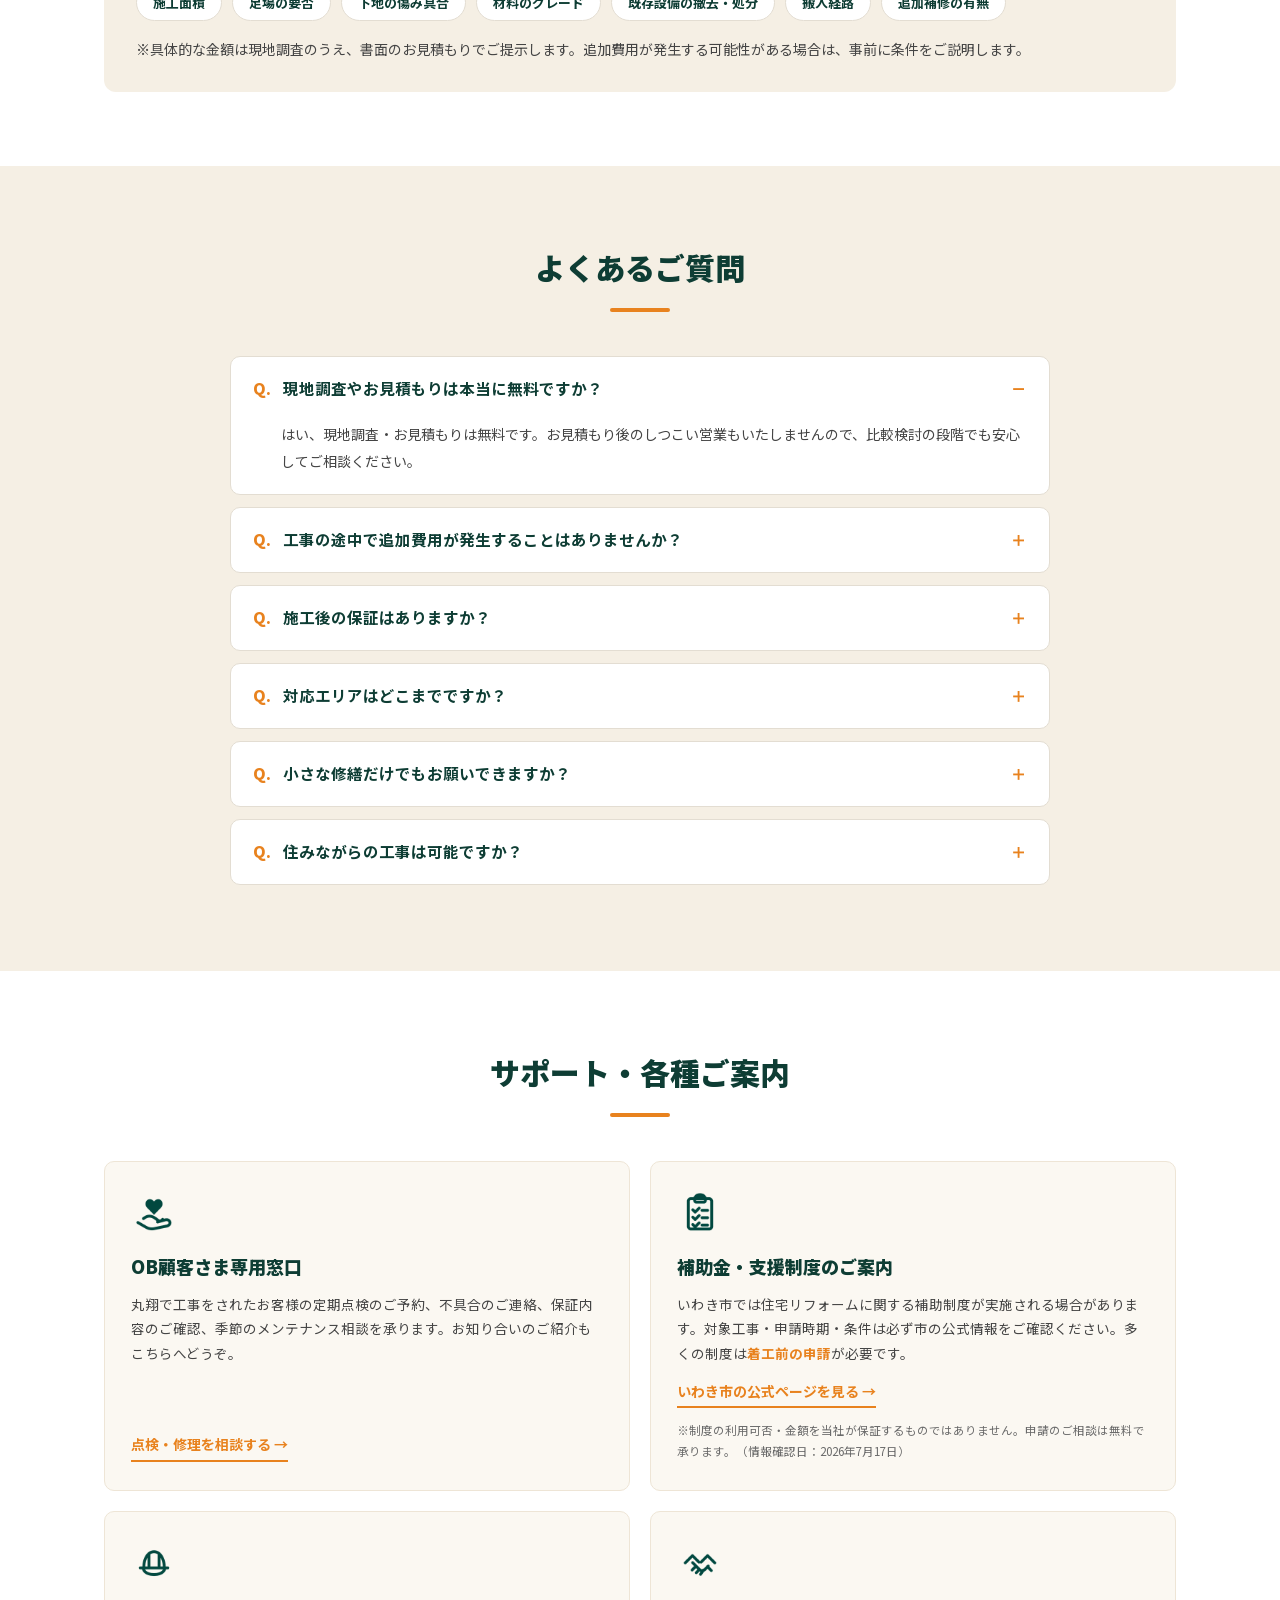
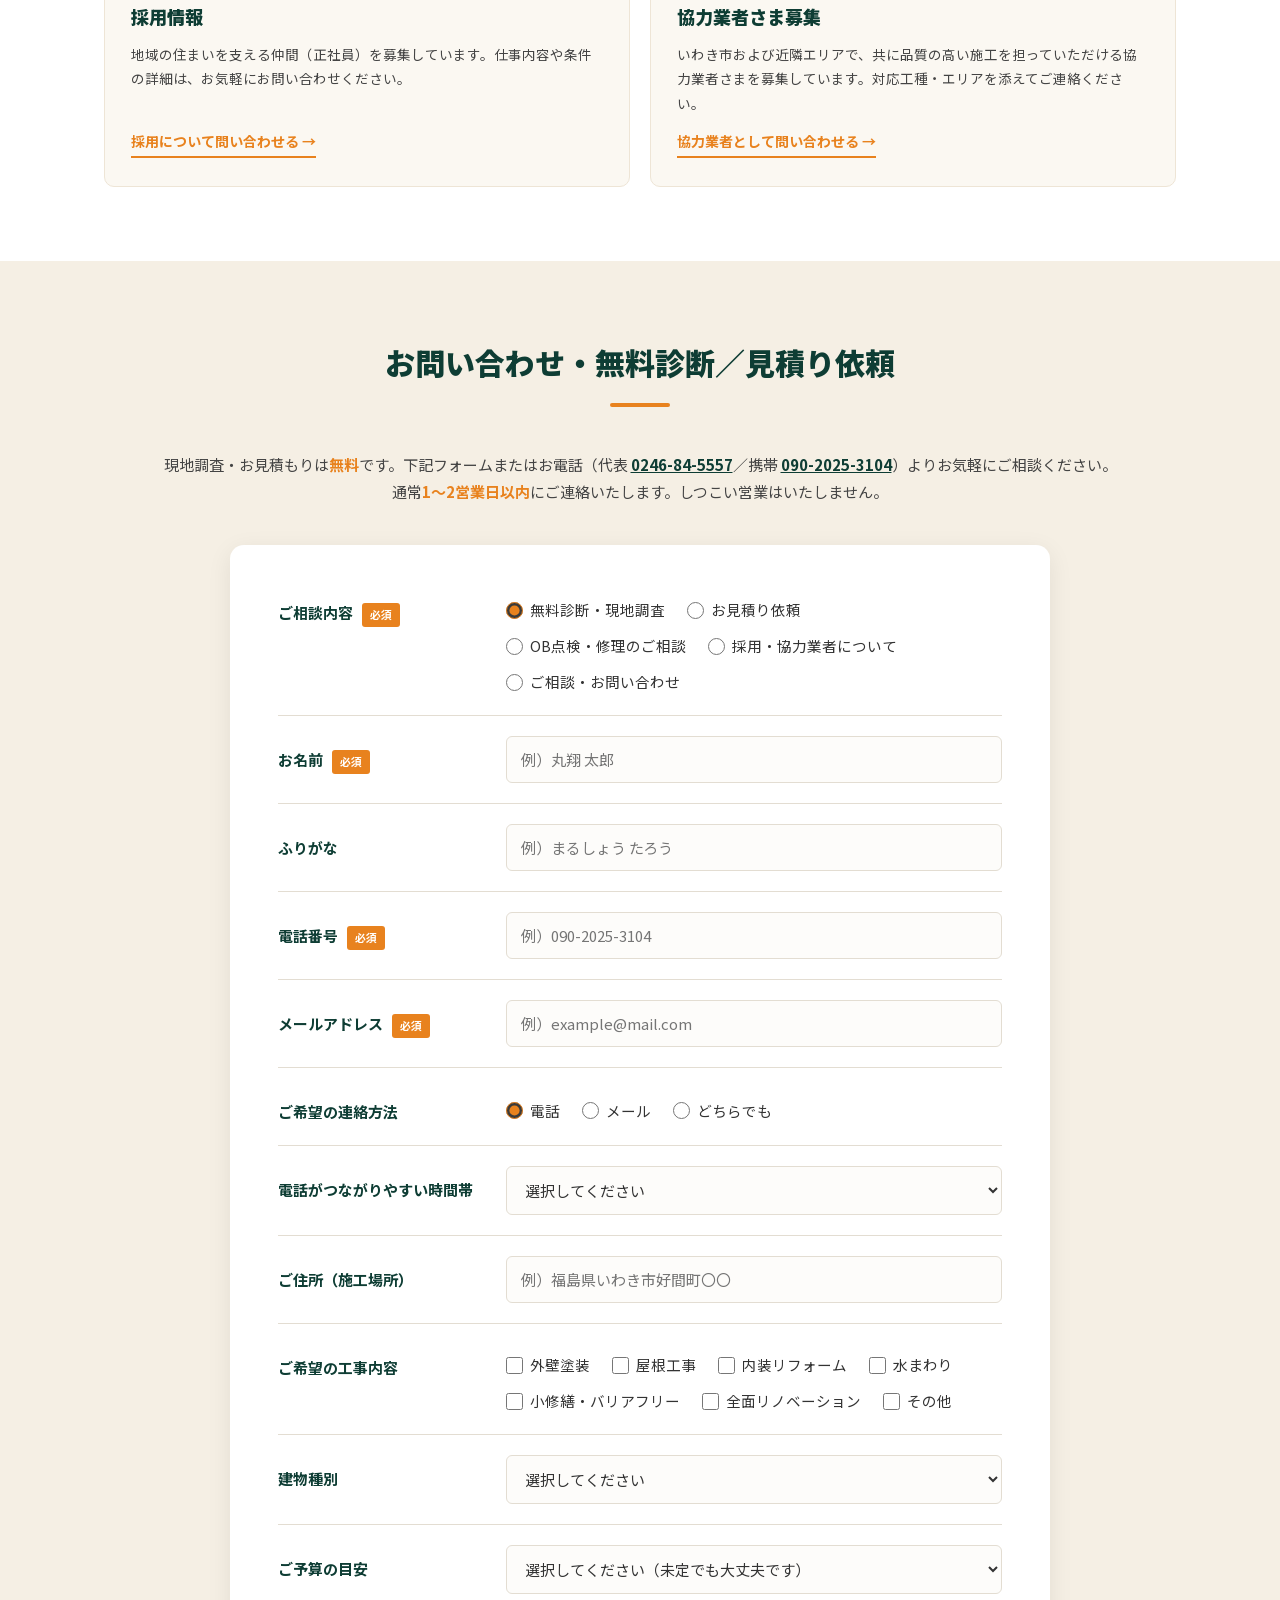
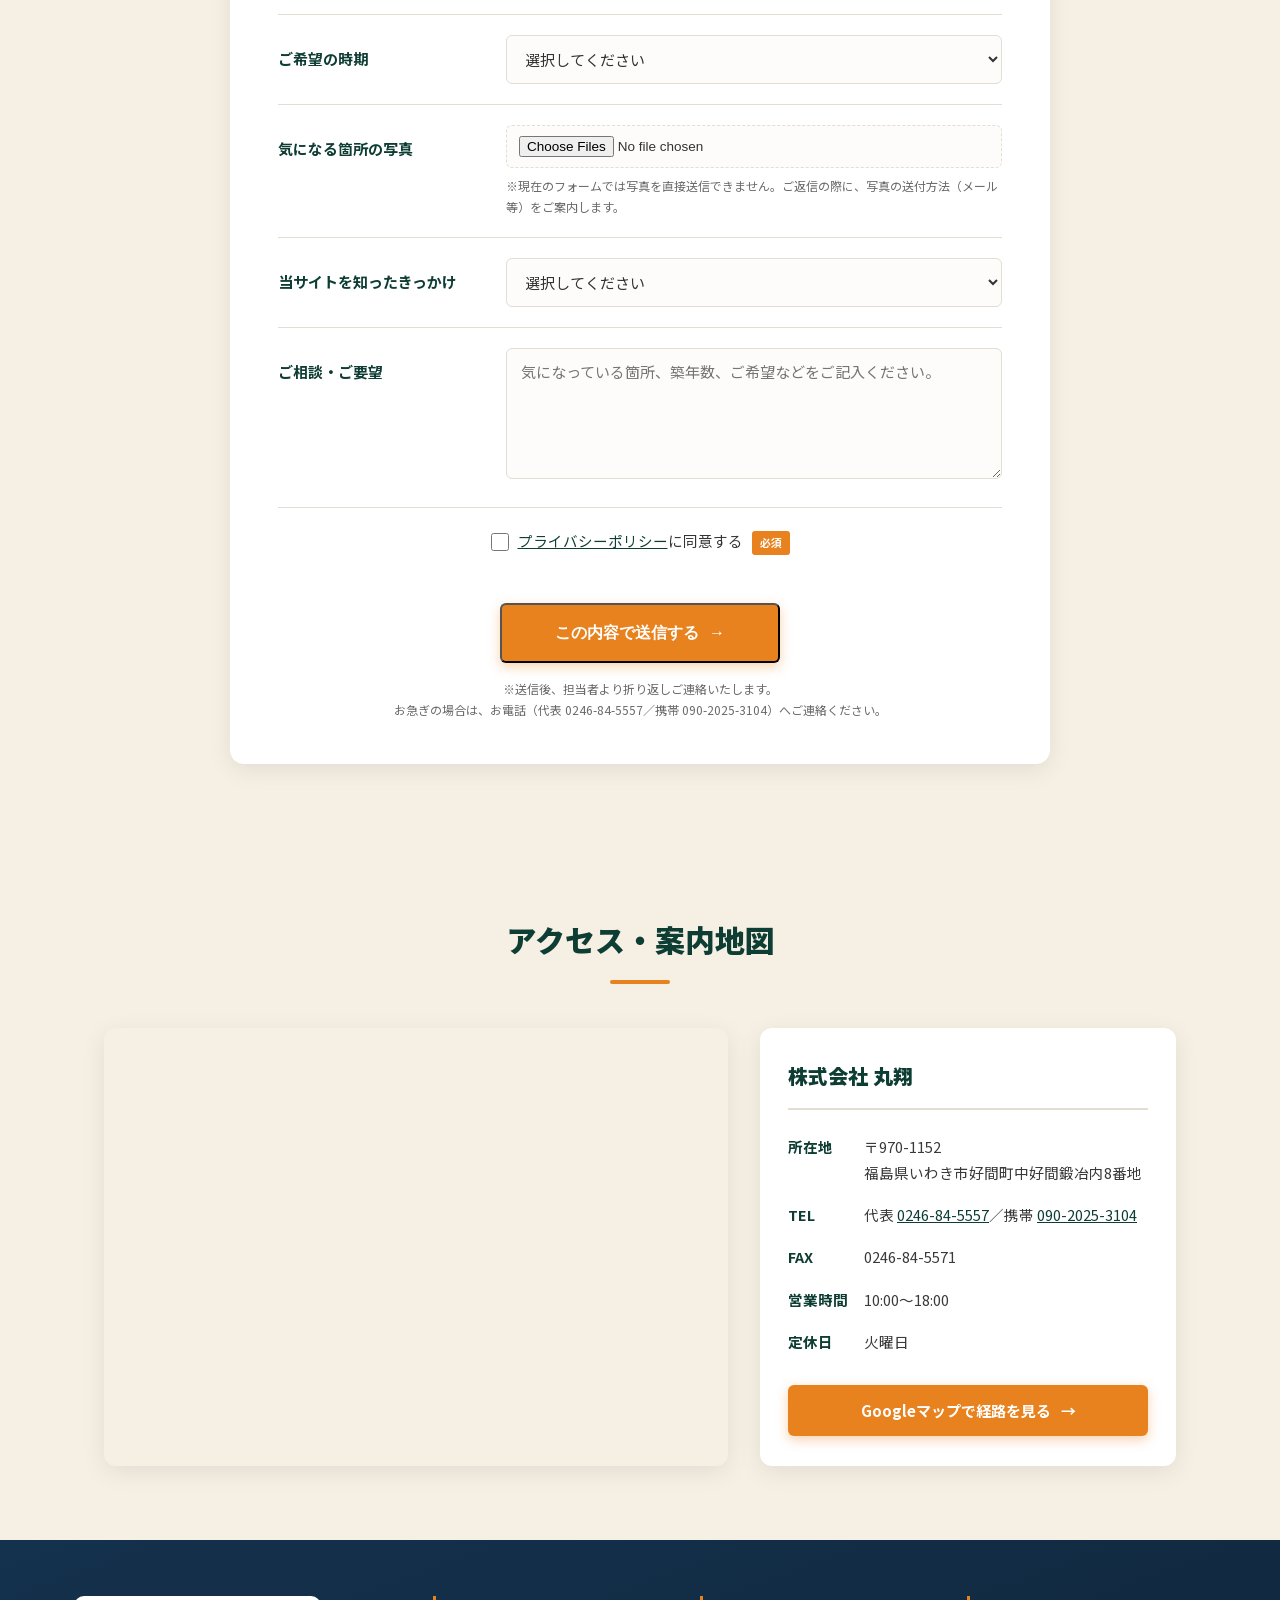
==== commit a82fefca: "Webフォントを自前配信に切り替える（約2,000KB削減） Google Fonts から借りるのをやめ、サイトに出てくる文字だけに削った woff2 を fonts/ から配信するようにした。  " ====
--- a/index.html
+++ b/index.html
@@ -49,10 +49,10 @@
 <meta property="og:image:alt"    content="株式会社丸翔｜いわき市の外壁塗装・屋根工事・水回りリフォーム">
 <meta property="og:locale"       content="ja_JP">
 <meta name="twitter:card"        content="summary_large_image">
-<link rel="preconnect" href="https://fonts.googleapis.com">
-<link rel="preconnect" href="https://fonts.gstatic.com" crossorigin>
-<link href="https://fonts.googleapis.com/css2?family=Noto+Sans+JP:wght@400;700;900&family=Yuji+Mai&family=Yuji+Syuku&display=swap" rel="stylesheet">
-<link rel="stylesheet" href="style.css?v=20260916c">
+<!-- 最初の画面で使う書体を先に取りにいく（900は見出し、400は本文） -->
+<link rel="preload" as="font" type="font/woff2" crossorigin href="fonts/noto-sans-jp-900.woff2?v=20260916d">
+<link rel="preload" as="font" type="font/woff2" crossorigin href="fonts/noto-sans-jp-400.woff2?v=20260916d">
+<link rel="stylesheet" href="style.css?v=20260916d">
 <!-- ===== 構造化データ：事業所情報 =====
      検索エンジンに会社の基本情報を伝える。
      ここに書いてよいのは「画面に表示されている事実」だけ。
--- a/style.css
+++ b/style.css
@@ -1,3 +1,43 @@
+/* ============================================================
+   書体（Webフォント）
+   ------------------------------------------------------------
+   Google のサーバーから借りるのをやめ、このサイトの fonts フォルダから
+   配信しています。サイトに出てくる文字だけに削ってあるため、
+   借りていたときより軽く済みます（最後まで読んだ場合で 約2,457KB → 約446KB）。
+
+   ■ 新しい漢字を書き足したときは
+     削ったファイルに無い字は、端末にもともと入っている書体で表示されます
+     （読めなくなるわけではありませんが、そこだけ字の形が変わります）。
+     気になったら tools/フォント作成.py を実行して作り直してください。
+
+   ■ ライセンス
+     Noto Sans JP / Yuji Mai / Yuji Syuku は SIL Open Font License 1.1 です。
+     条件としてライセンス文の同梱が必要です。fonts/OFL.txt を消さないでください。
+
+   font-display:swap … 書体の読み込みが終わるまで、端末の書体で先に表示します。
+                       文字が見えない時間を作らないための指定です。
+   ============================================================ */
+@font-face{
+  font-family:"Noto Sans JP"; font-style:normal; font-weight:400;
+  font-display:swap; src:url("fonts/noto-sans-jp-400.woff2?v=20260916d") format("woff2");
+}
+@font-face{
+  font-family:"Noto Sans JP"; font-style:normal; font-weight:700;
+  font-display:swap; src:url("fonts/noto-sans-jp-700.woff2?v=20260916d") format("woff2");
+}
+@font-face{
+  font-family:"Noto Sans JP"; font-style:normal; font-weight:900;
+  font-display:swap; src:url("fonts/noto-sans-jp-900.woff2?v=20260916d") format("woff2");
+}
+@font-face{
+  font-family:"Yuji Mai"; font-style:normal; font-weight:400;
+  font-display:swap; src:url("fonts/yuji-mai.woff2?v=20260916d") format("woff2");
+}
+@font-face{
+  font-family:"Yuji Syuku"; font-style:normal; font-weight:400;
+  font-display:swap; src:url("fonts/yuji-syuku.woff2?v=20260916d") format("woff2");
+}
+
 /* ===== Reset & Base ===== */
 *, *::before, *::after { box-sizing: border-box; margin: 0; padding: 0; }
 :root{
@@ -15,7 +55,7 @@
 }
 html{ scroll-behavior:smooth; scroll-padding-top:104px; }
 body{
-  font-family:"Noto Sans JP",-apple-system,BlinkMacSystemFont,"Segoe UI",sans-serif;
+  font-family:"Noto Sans JP","Hiragino Sans","Hiragino Kaku Gothic ProN","Yu Gothic UI","Yu Gothic","Noto Sans CJK JP","Meiryo",-apple-system,BlinkMacSystemFont,"Segoe UI",sans-serif;
   color:var(--text);
   line-height:1.8;
   background:#fff;
@@ -218,7 +258,7 @@
 .greeting-name{ margin-top:16px; }
 .greeting-role{ display:block; font-size:13px; color:var(--muted); }
 .greeting-person{
-  display:inline-block; font-family:"Yuji Mai", "Yuji Syuku", serif;
+  display:inline-block; font-family:"Yuji Mai","Yuji Syuku","Hiragino Mincho ProN","Yu Mincho",serif;
   font-size:40px; font-weight:400; color:#1f1a17; letter-spacing:.12em;
   margin-top:8px; transform:rotate(-3deg); line-height:1;
 }
@@ -226,7 +266,7 @@
    1300文字を装飾書体で出すと、その文字ぶんの書体データを余分に読み込むことになるため。 */
 .greeting-body{ padding-top:4px; }
 .greeting-catch{
-  font-family:"Yuji Syuku", "Noto Sans JP", serif;
+  font-family:"Yuji Syuku","Hiragino Mincho ProN","Yu Mincho",serif;
   font-size:27px; font-weight:400; color:var(--teal); line-height:1.75;
   margin-bottom:24px; padding-bottom:18px; border-bottom:2px solid var(--line);
 }
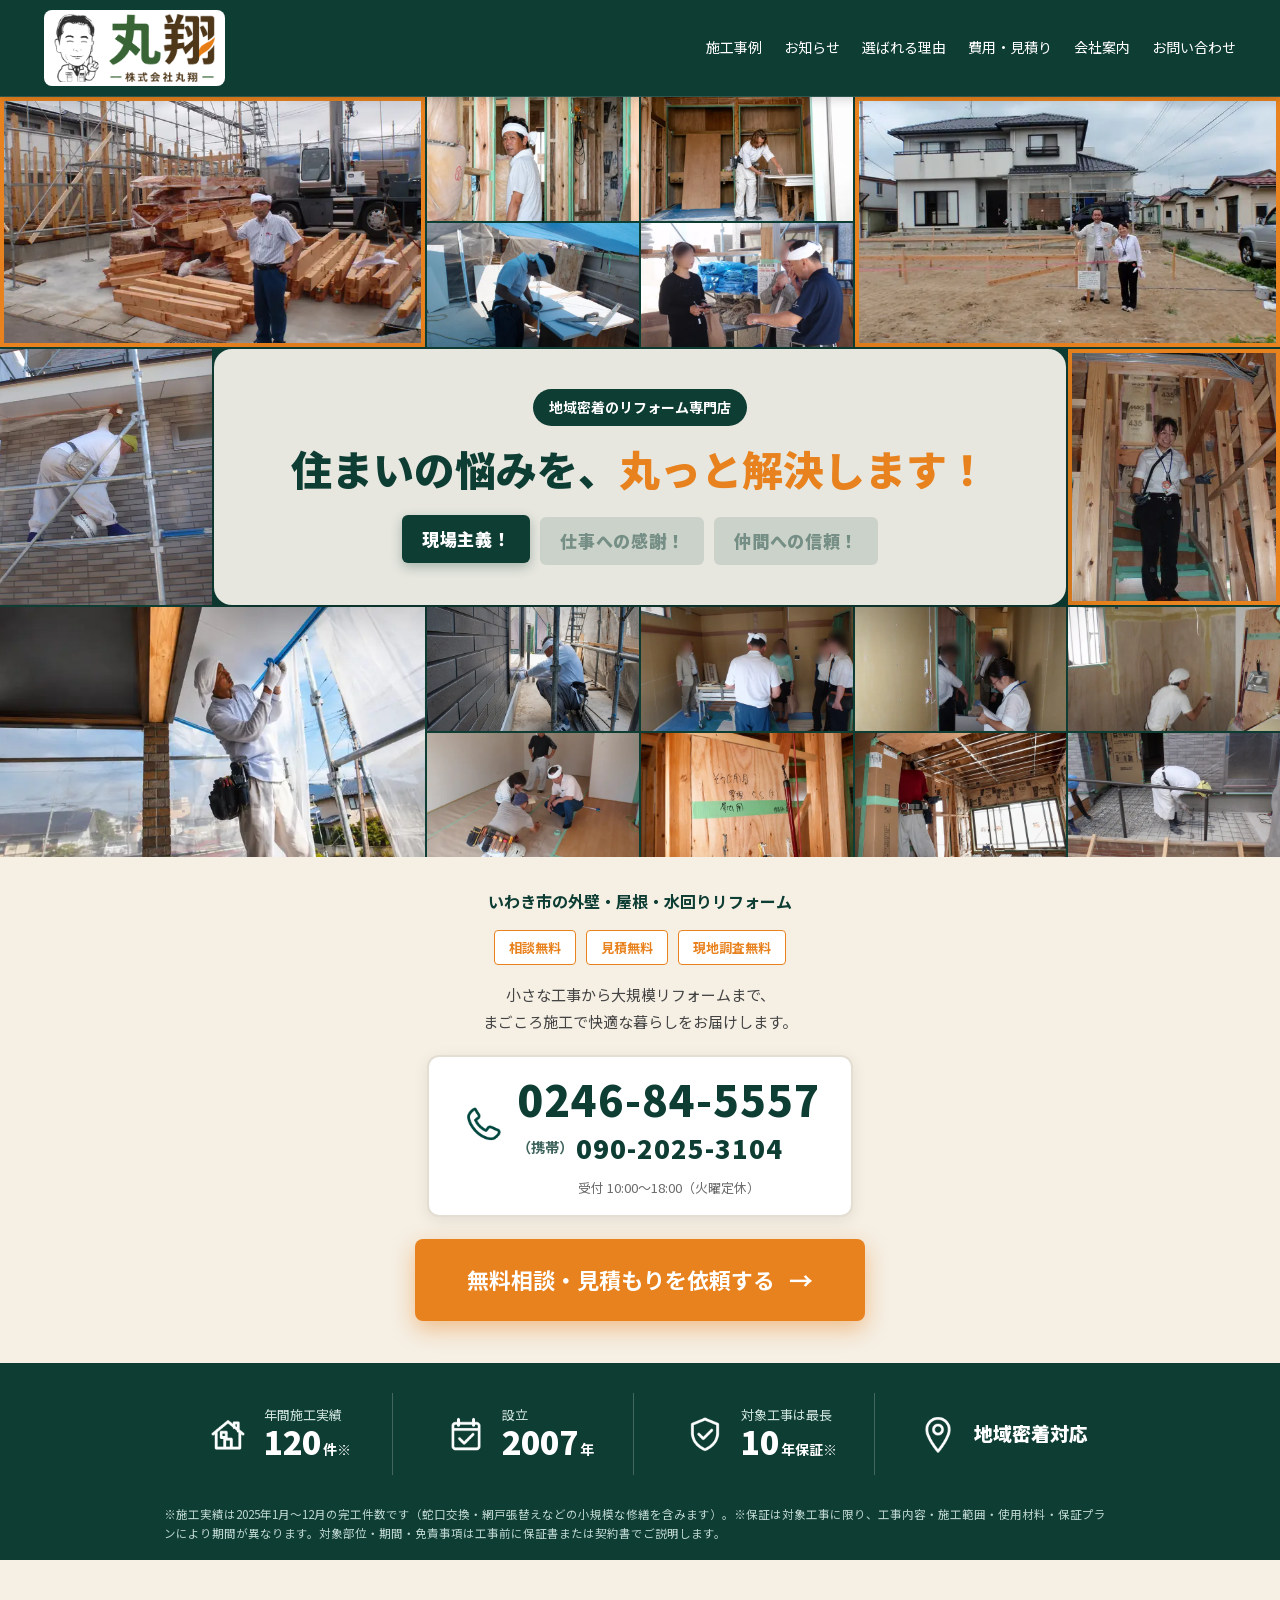
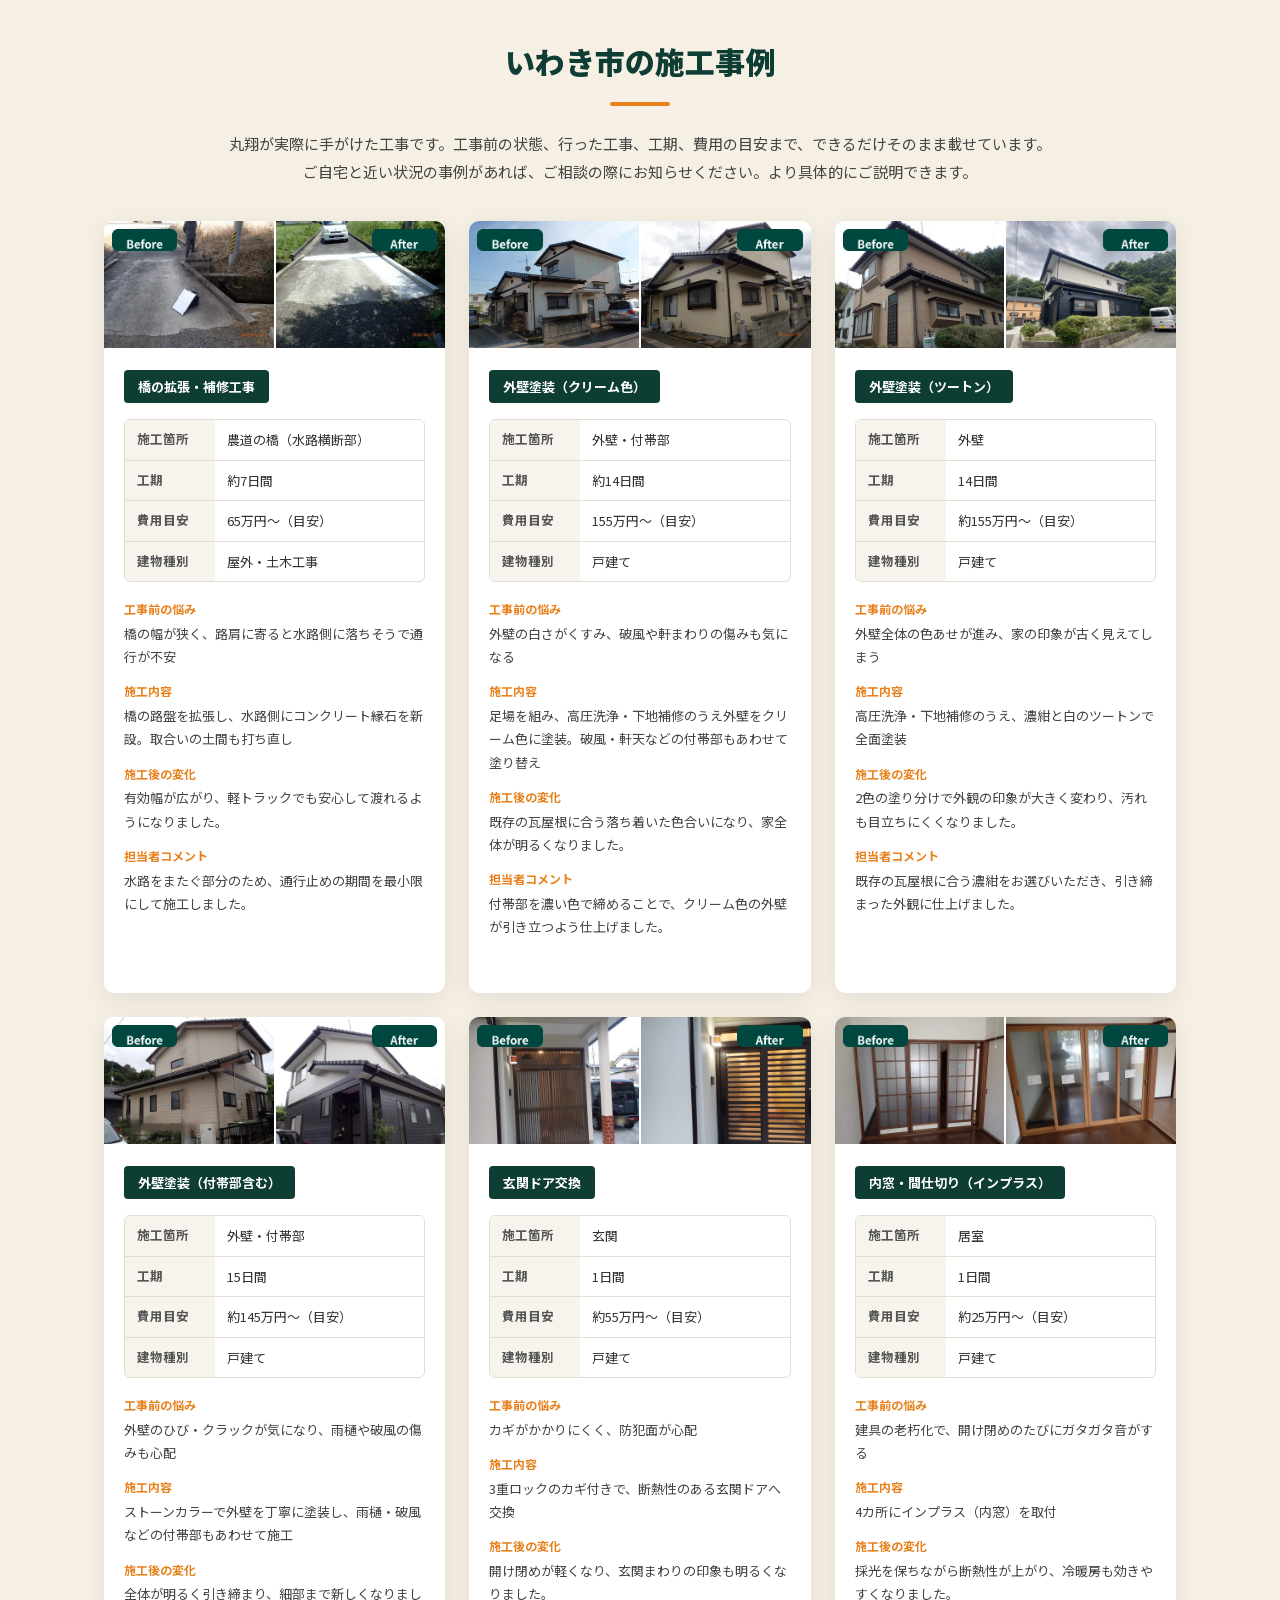
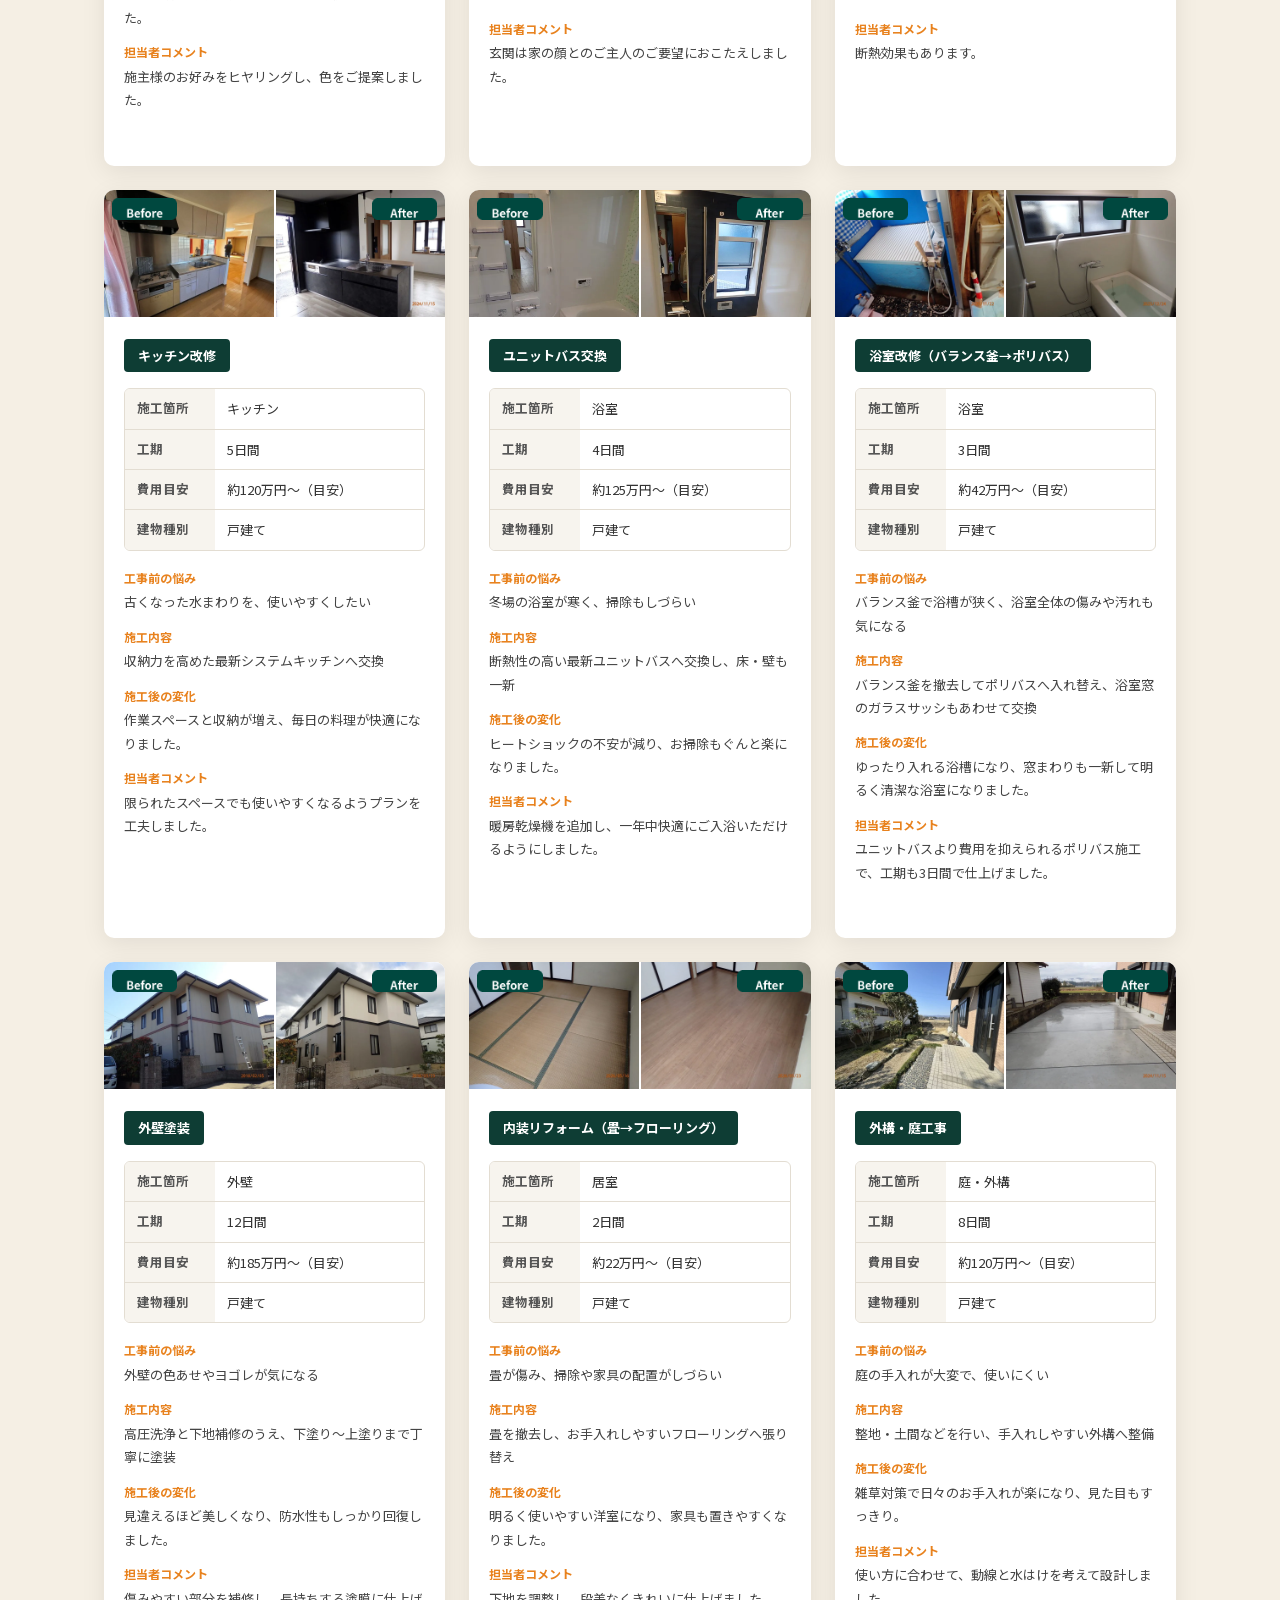
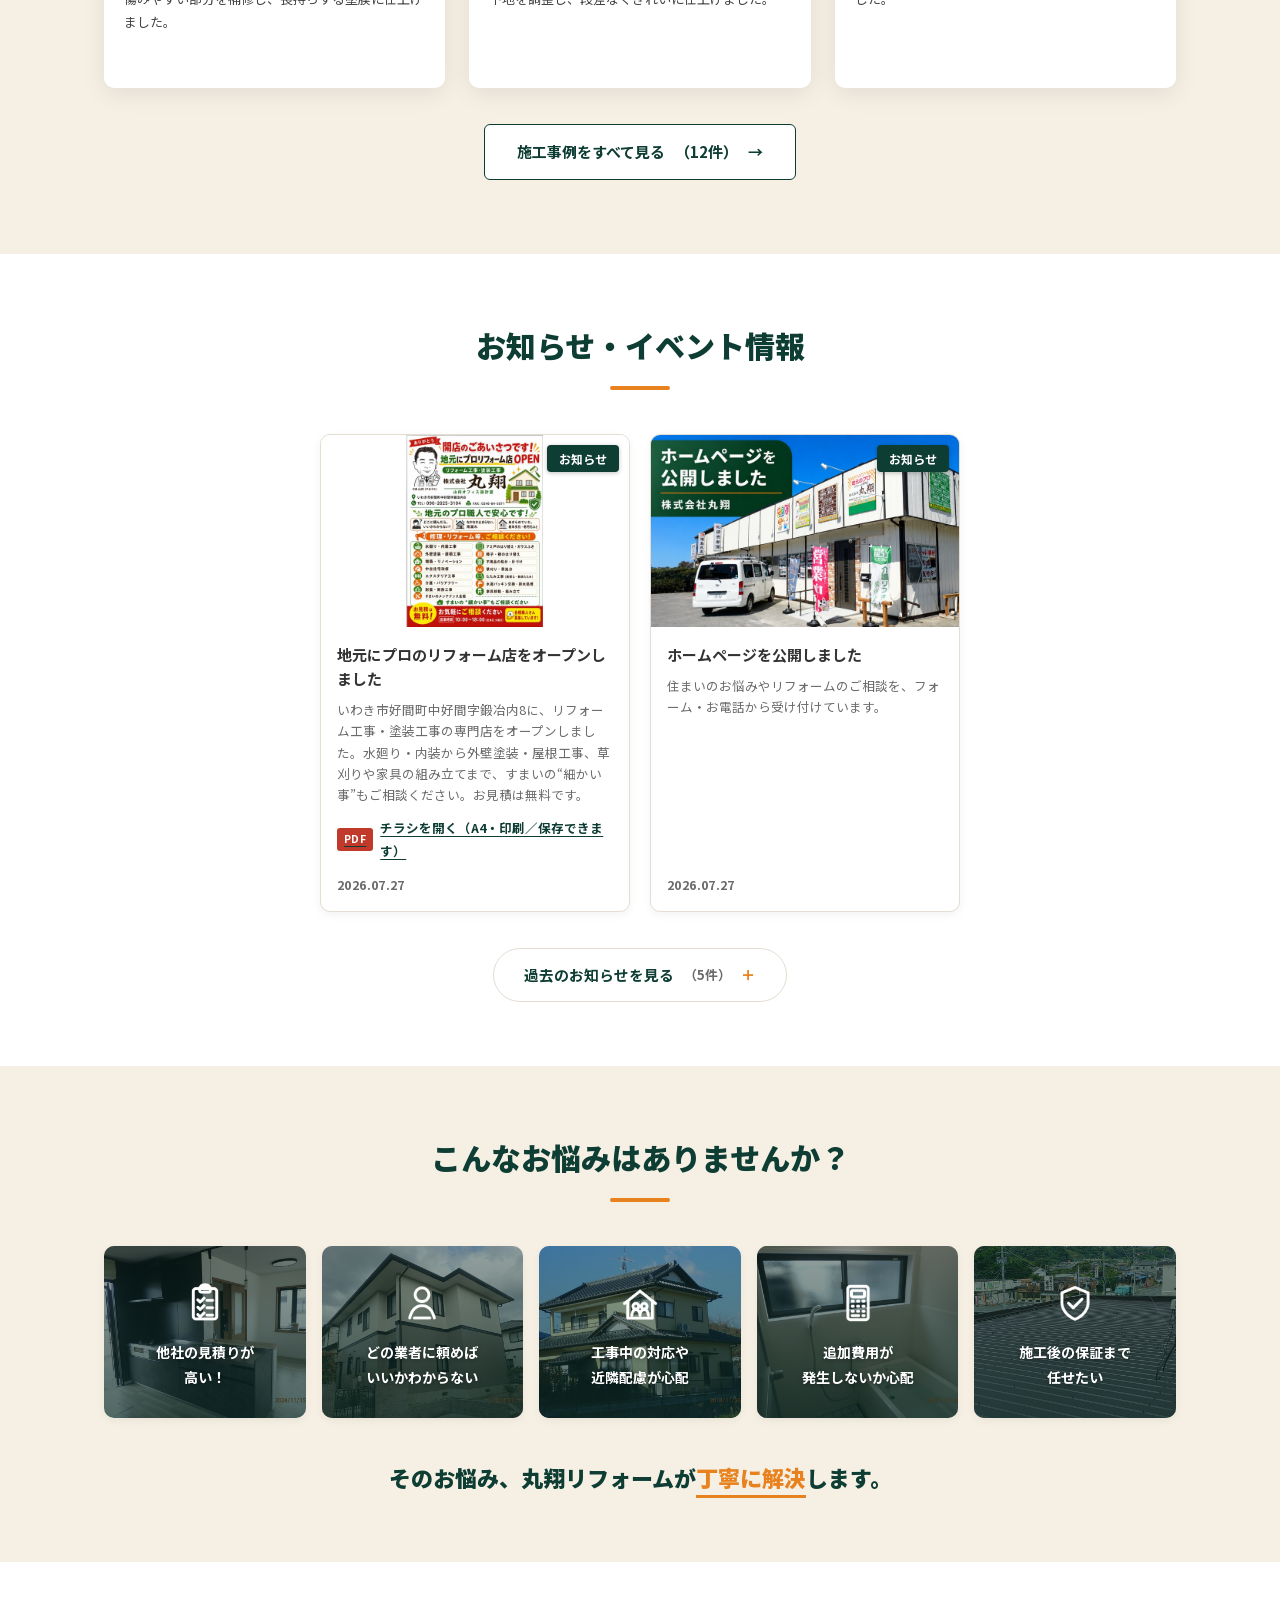
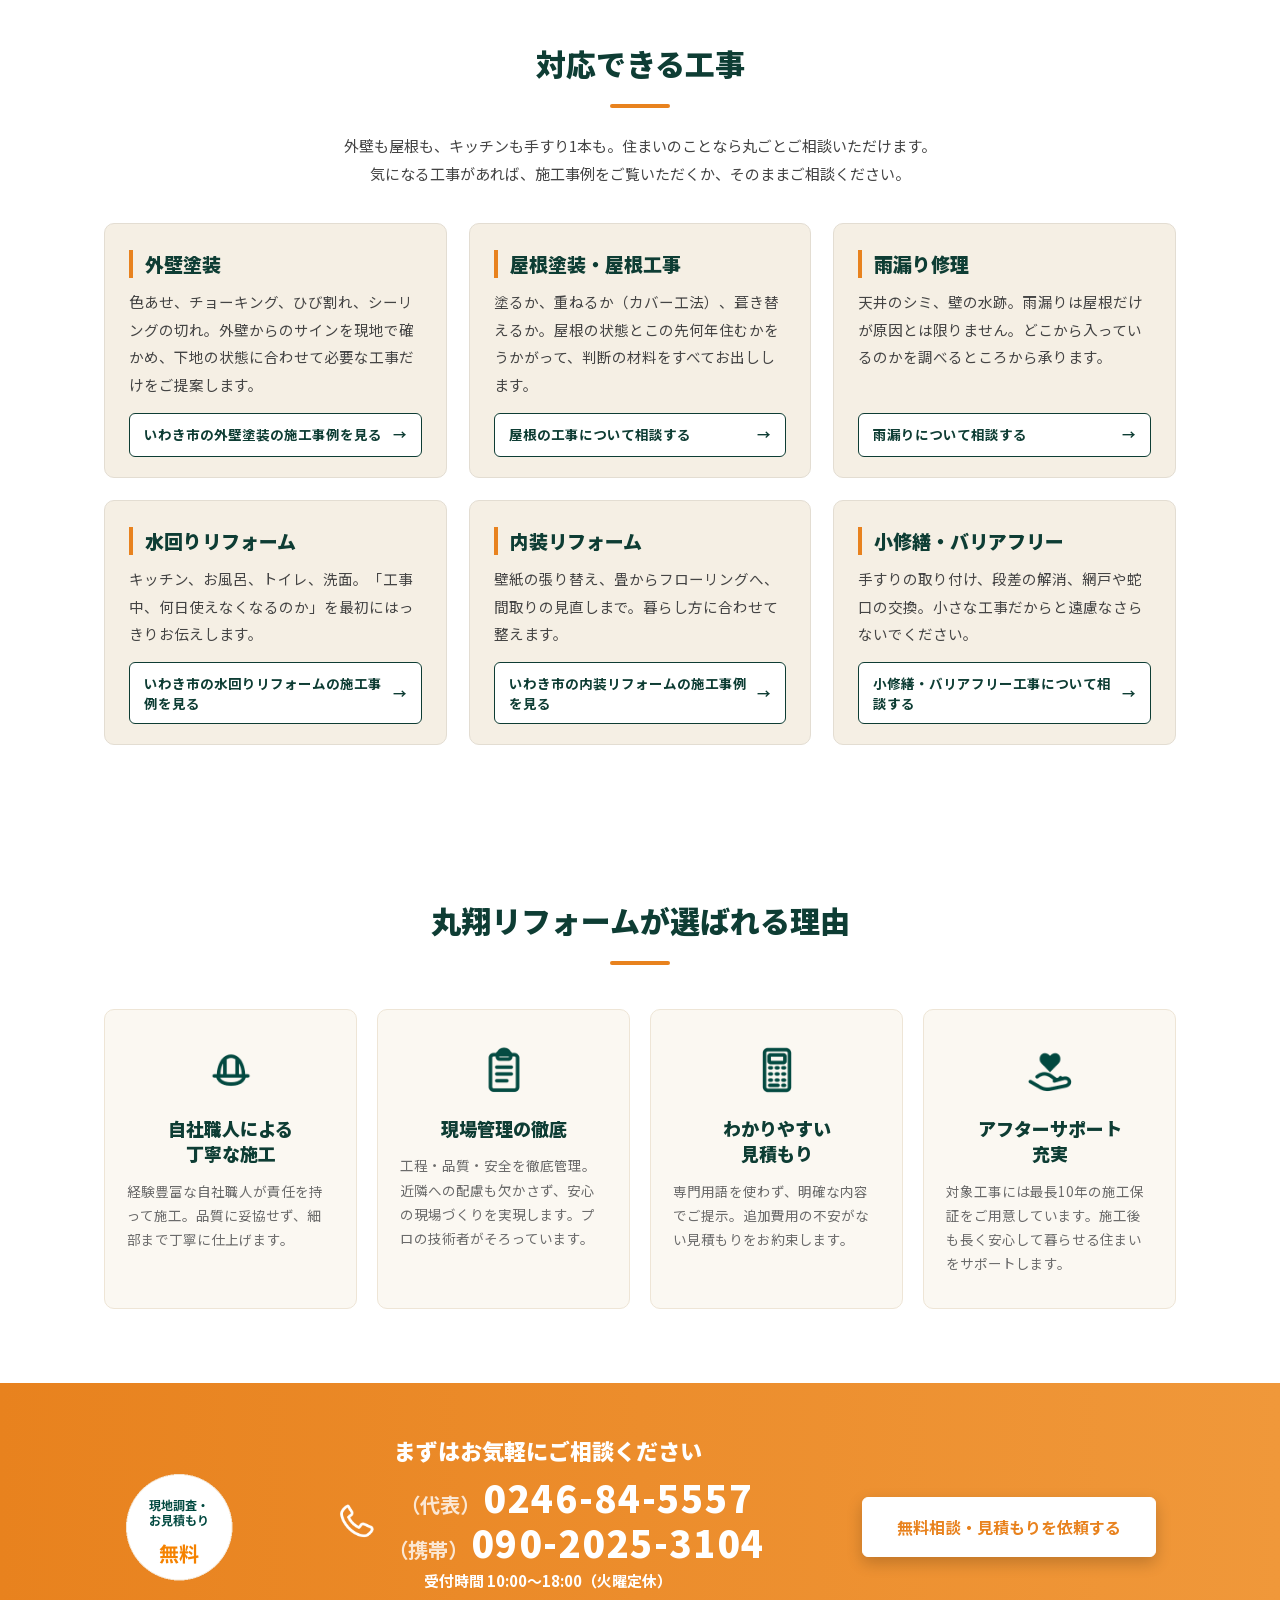
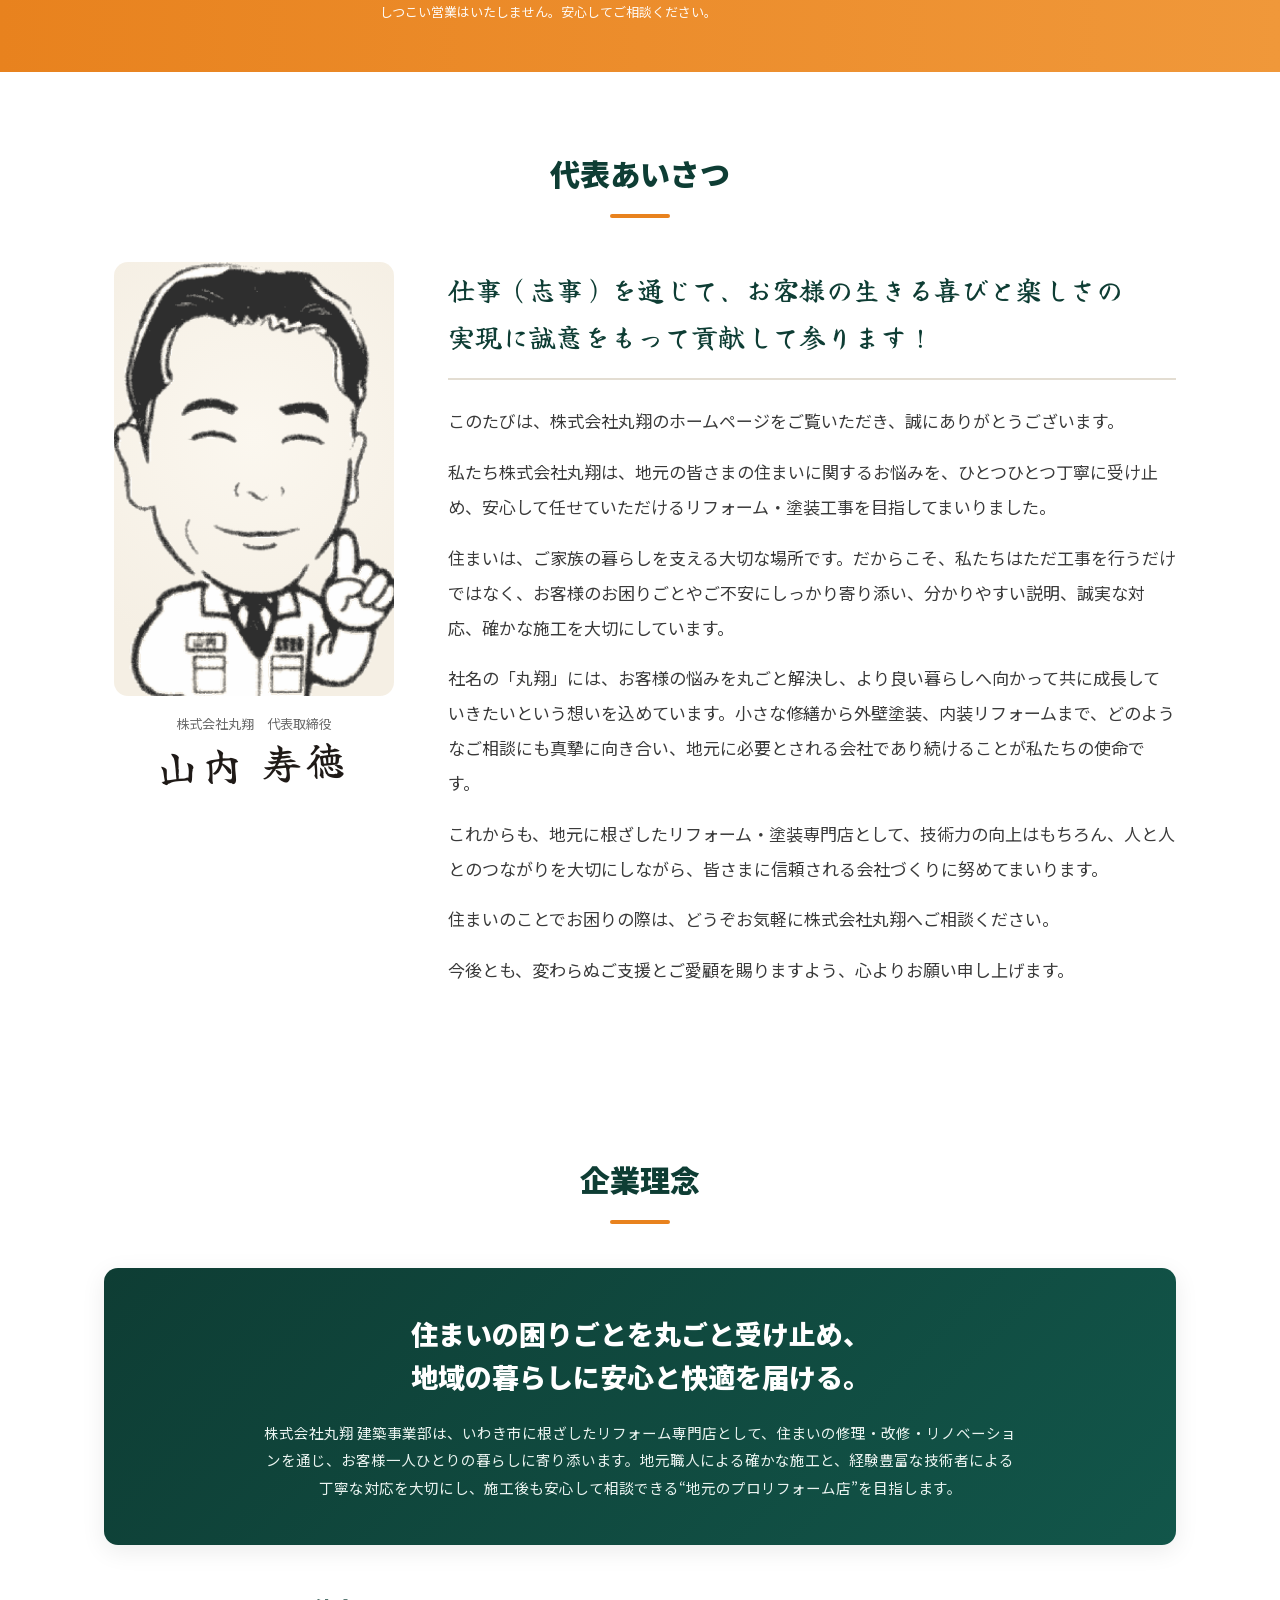
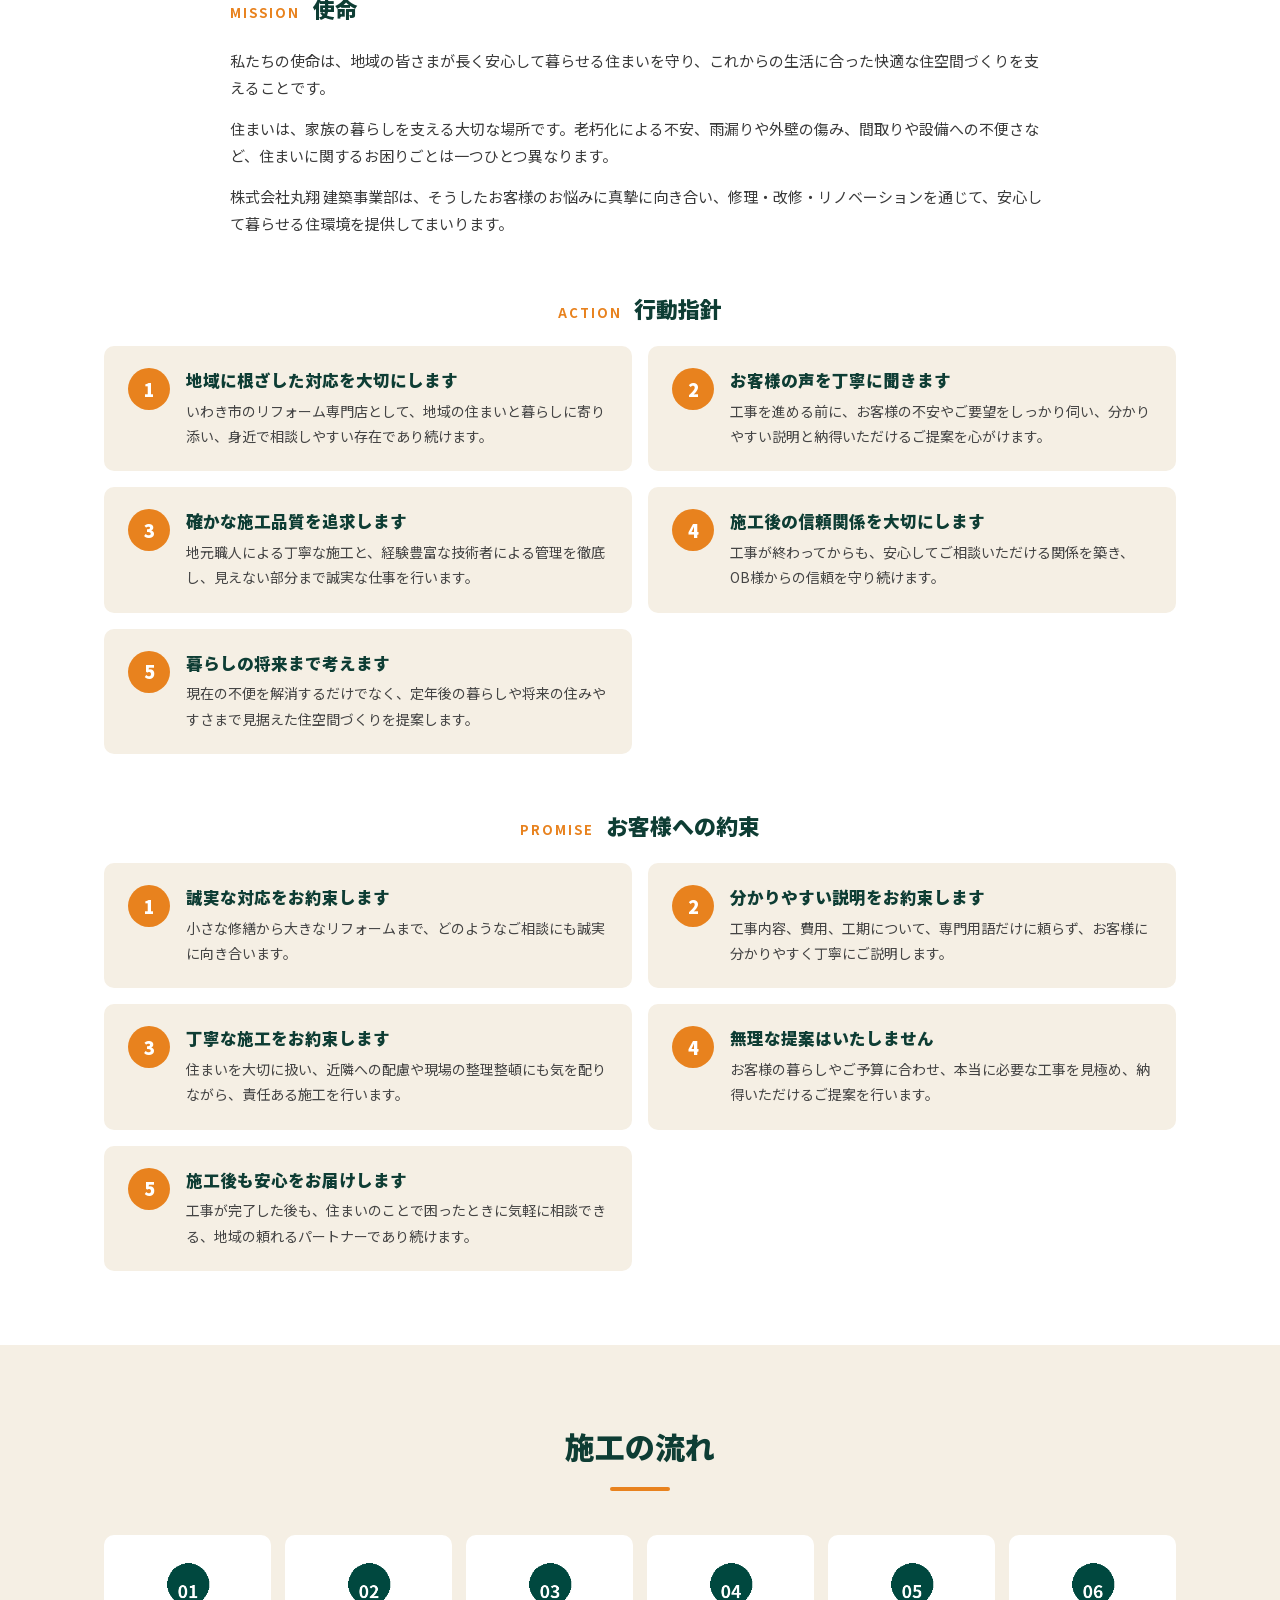
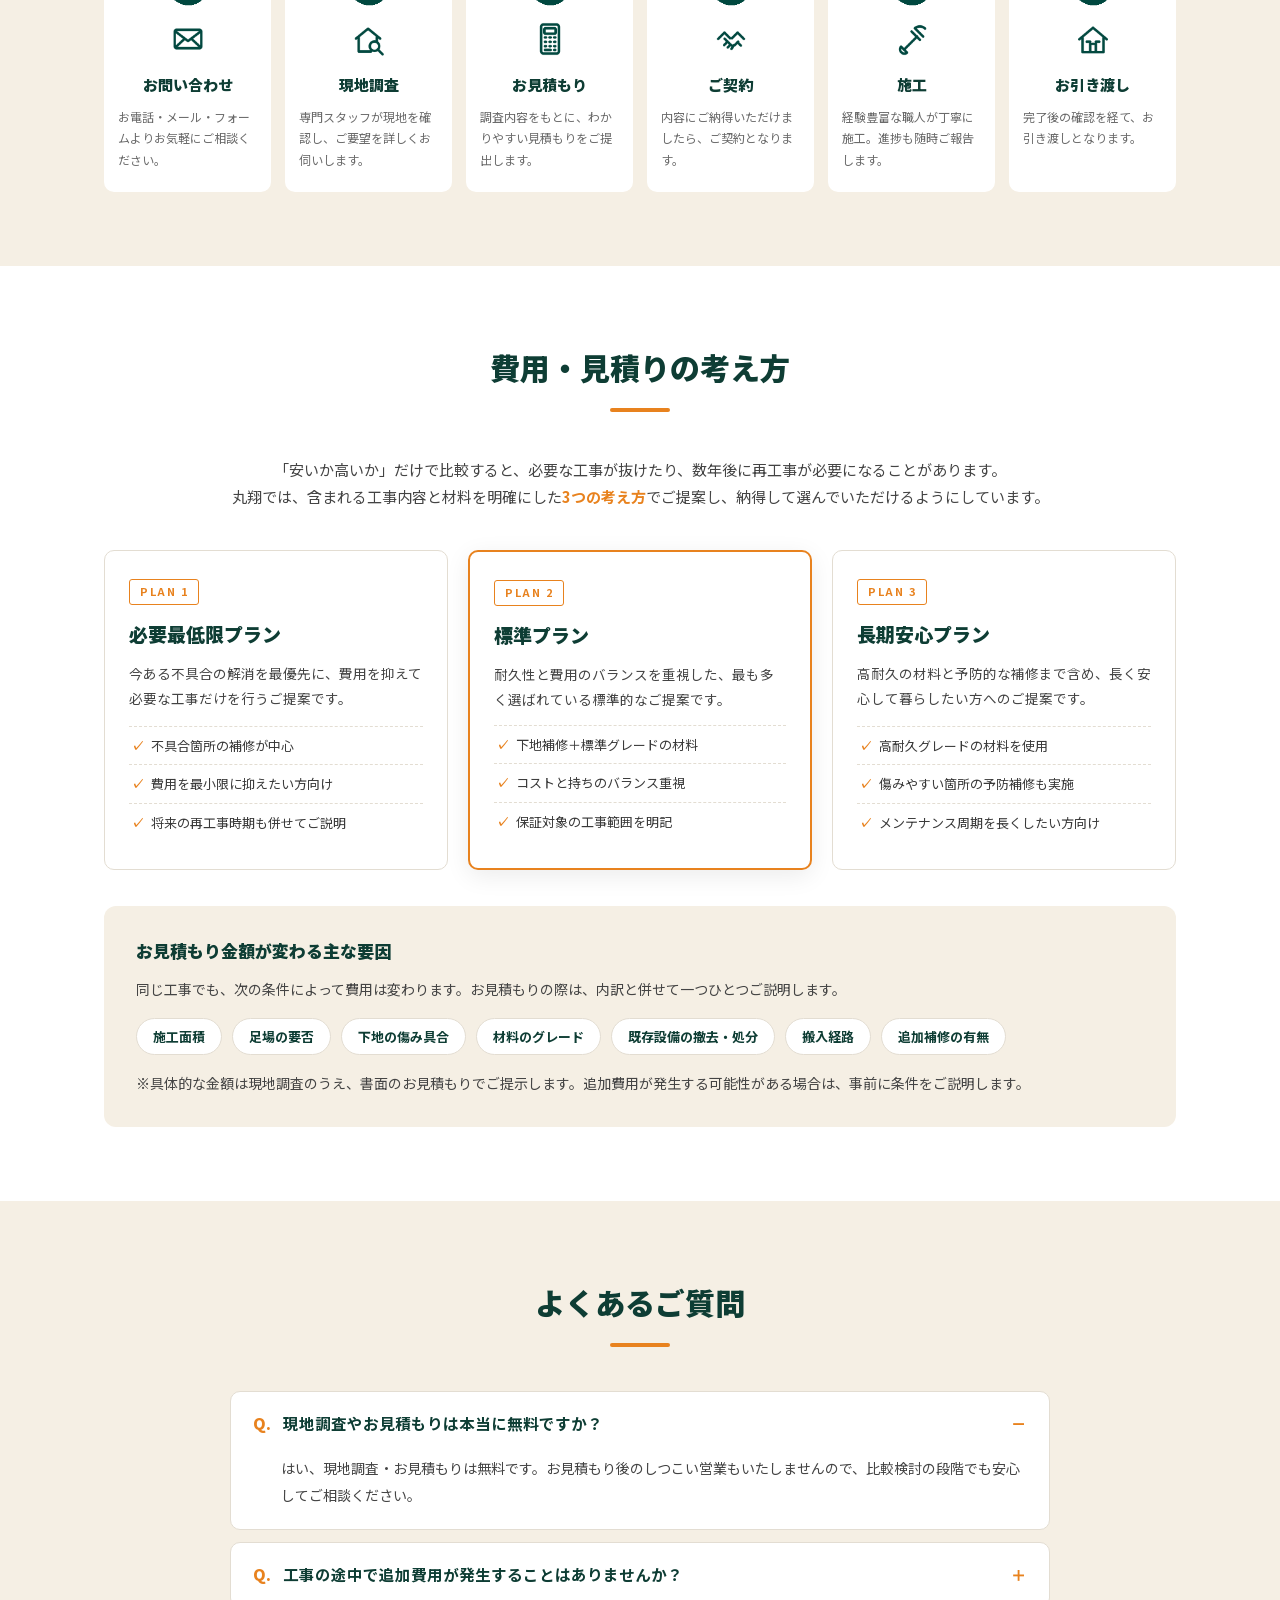
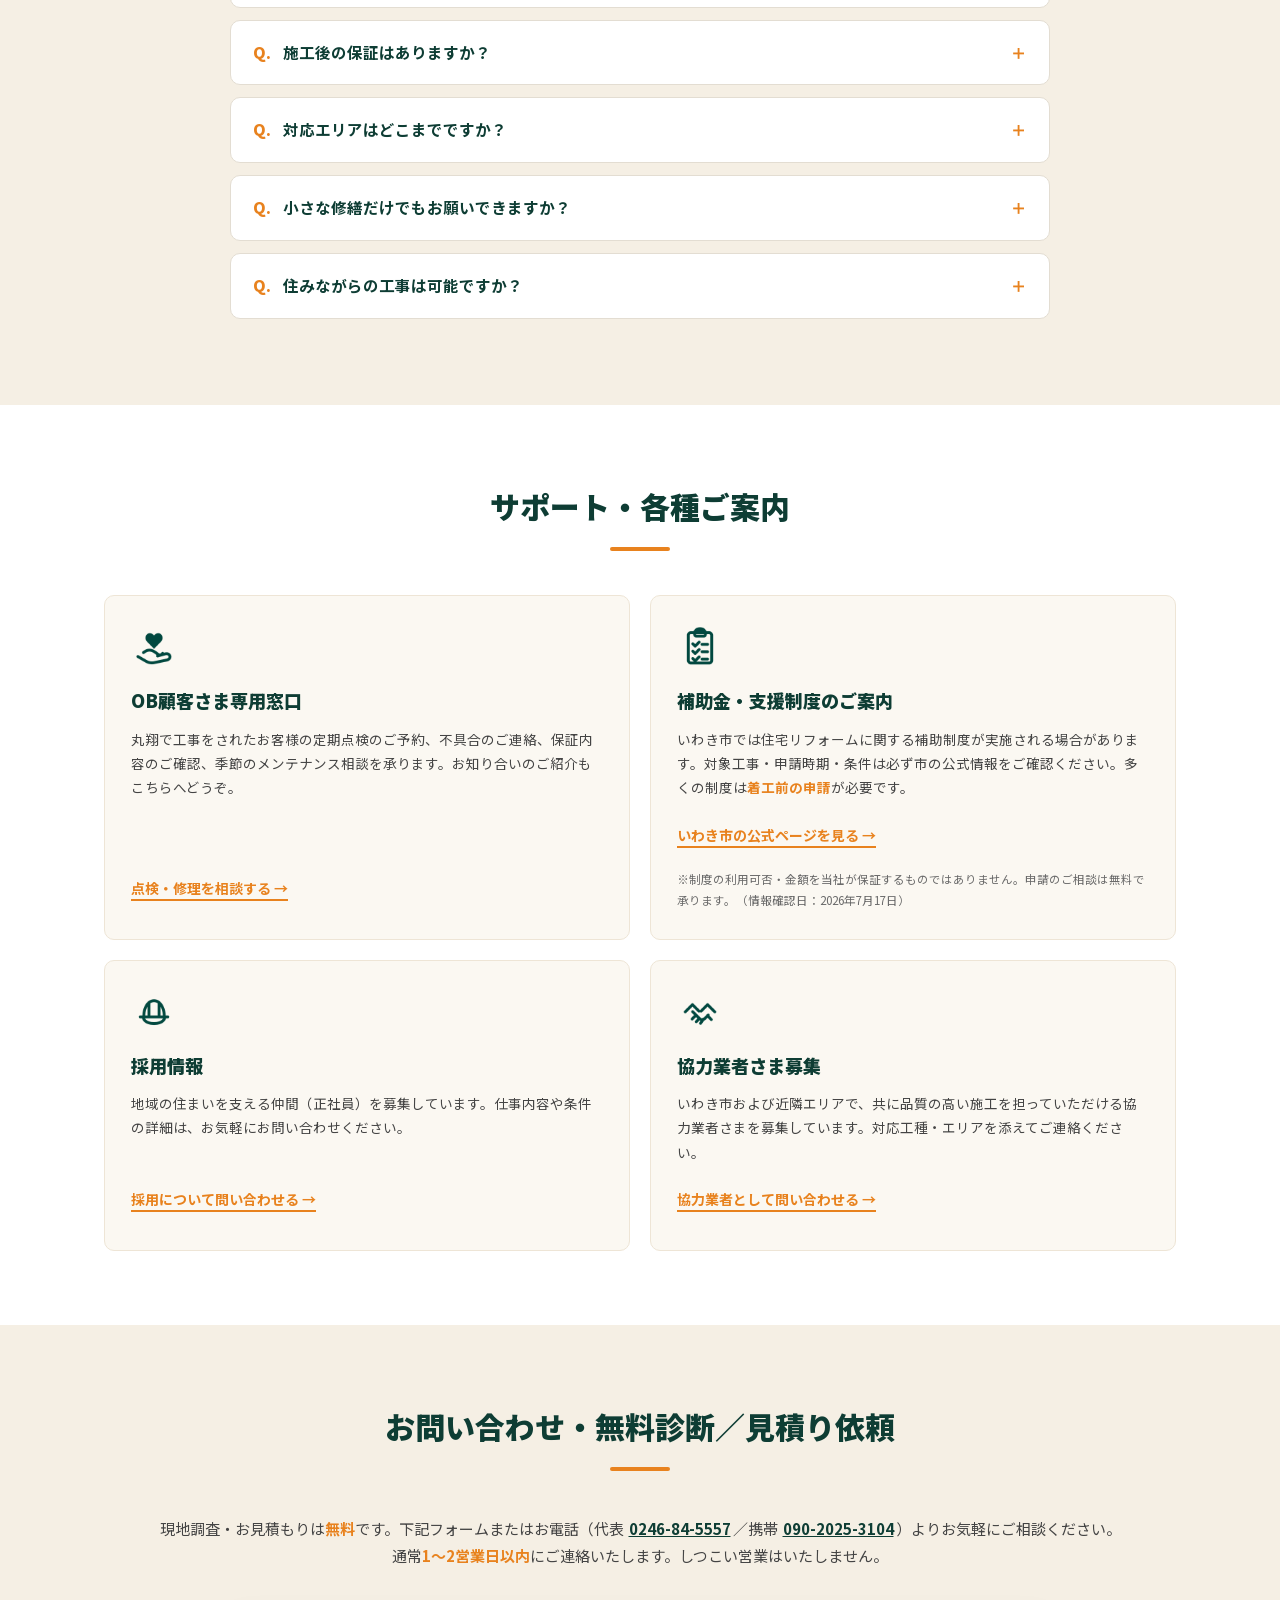
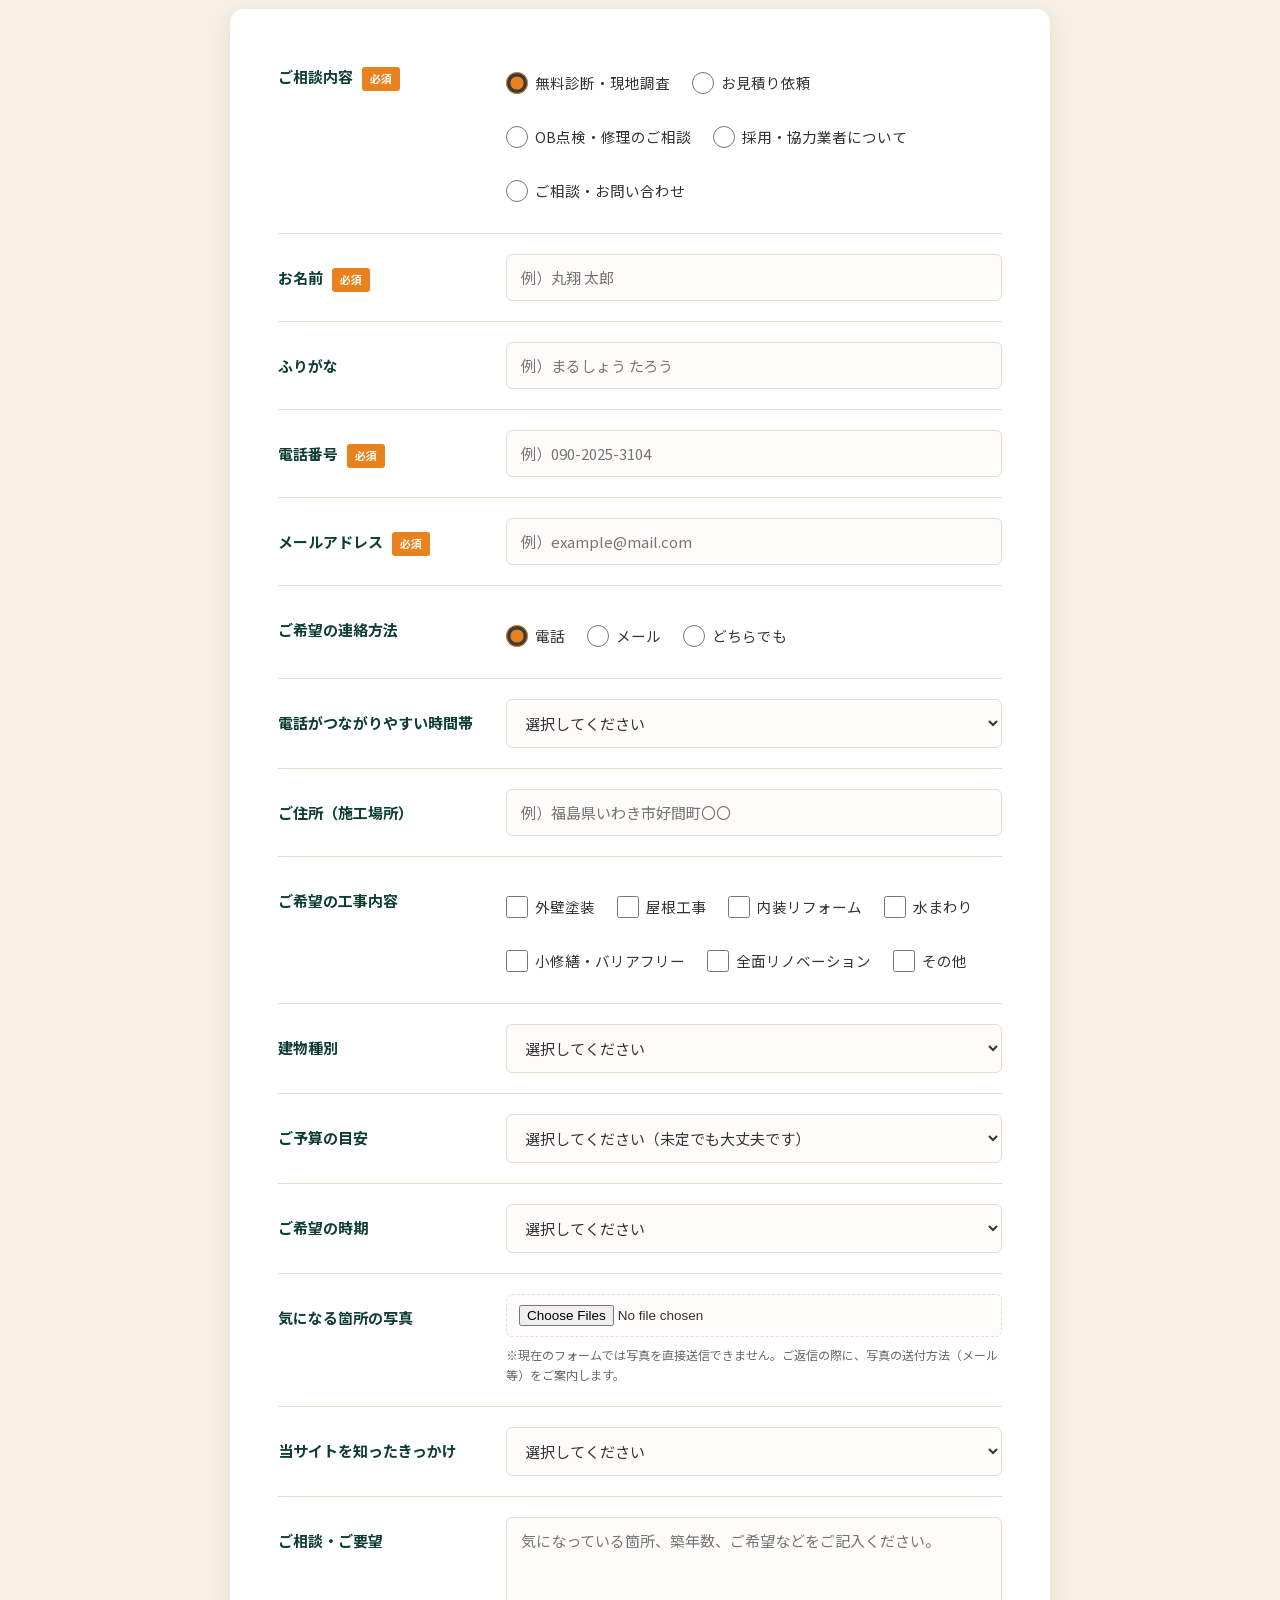
==== commit 420056bd: "SEO改善 第2期：施工事例一覧ページを新設し、対応できる工事・タップ領域・フォールバックを整える 顧客回答（提案書 第17章の32項目）が不要な4件を実装した。  ■ 2-1 施工事例一覧ページ /" ====
--- a/index.html
+++ b/index.html
@@ -50,9 +50,9 @@
 <meta property="og:locale"       content="ja_JP">
 <meta name="twitter:card"        content="summary_large_image">
 <!-- 最初の画面で使う書体を先に取りにいく（900は見出し、400は本文） -->
-<link rel="preload" as="font" type="font/woff2" crossorigin href="fonts/noto-sans-jp-900.woff2?v=20260916d">
-<link rel="preload" as="font" type="font/woff2" crossorigin href="fonts/noto-sans-jp-400.woff2?v=20260916d">
-<link rel="stylesheet" href="style.css?v=20260916d">
+<link rel="preload" as="font" type="font/woff2" crossorigin href="fonts/noto-sans-jp-900.woff2?v=20260916e">
+<link rel="preload" as="font" type="font/woff2" crossorigin href="fonts/noto-sans-jp-400.woff2?v=20260916e">
+<link rel="stylesheet" href="style.css?v=20260916e">
 <!-- ===== 構造化データ：事業所情報 =====
      検索エンジンに会社の基本情報を伝える。
      ここに書いてよいのは「画面に表示されている事実」だけ。
@@ -285,7 +285,14 @@
 <section class="cases" id="cases">
   <div class="container">
     <h2 class="sec-title">いわき市の<em>施工事例</em></h2>
+    <p class="cases-lead">
+      丸翔が実際に手がけた工事です。工事前の状態、行った工事、工期、費用の目安まで、できるだけそのまま載せています。<br>
+      ご自宅と近い状況の事例があれば、ご相談の際にお知らせください。より具体的にご説明できます。
+    </p>
     <div class="case-grid" id="caseGrid"></div>
+    <div class="cases-more">
+      <a href="/works/" class="btn btn-outline">施工事例をすべて見る<span id="casesCount"></span> <span class="arw">→</span></a>
+    </div>
   </div>
 </section>
 
@@ -371,6 +378,67 @@
       </div>
     </div>
     <p class="worries-lead">そのお悩み、丸翔リフォームが<em>丁寧に解決</em>します。</p>
+  </div>
+</section>
+
+<!-- ===== 対応できる工事 =====
+     工事別ページ（/gaiheki-tosou/ ・ /yane/ ・ /amamori/ ・ /mizumawari/ ・
+     /naisou/ ・ /shoushuuzen-barrierfree/）への入口として作ったセクションです。
+
+     【リンク先について】
+     工事別ページはまだ作っていません（提案書 第17章の32項目の回答待ち）。
+     そのため、いまは次のようにつないであります。
+
+       事例があるもの（外壁塗装・水回り・内装）… 施工事例一覧の絞り込みへ
+       事例がないもの（屋根・雨漏り・小修繕）  … お問い合わせフォームへ
+
+     工事別ページを公開したら、各カードの href を下記に差し替え、
+     リンクの文言も提案書 8-7 のもの（例「いわき市の外壁塗装について詳しく見る」）に
+     戻してください。無いページへリンクすると404になるため、順番を逆にしないこと。
+
+       外壁塗装 → /gaiheki-tosou/   屋根 → /yane/   雨漏り → /amamori/
+       水回り   → /mizumawari/      内装 → /naisou/
+       小修繕・バリアフリー → /shoushuuzen-barrierfree/
+     -->
+<section class="services" id="services">
+  <div class="container">
+    <h2 class="sec-title">対応できる<em>工事</em></h2>
+    <p class="services-lead">
+      外壁も屋根も、キッチンも手すり1本も。住まいのことなら丸ごとご相談いただけます。<br>
+      気になる工事があれば、施工事例をご覧いただくか、そのままご相談ください。
+    </p>
+    <div class="service-grid">
+      <article class="service-card">
+        <h3>外壁塗装</h3>
+        <p>色あせ、チョーキング、ひび割れ、シーリングの切れ。外壁からのサインを現地で確かめ、下地の状態に合わせて必要な工事だけをご提案します。</p>
+        <a class="service-link" href="/works/?type=外壁塗装">いわき市の外壁塗装の施工事例を見る<span class="arw">→</span></a>
+      </article>
+      <article class="service-card">
+        <h3>屋根塗装・屋根工事</h3>
+        <p>塗るか、重ねるか（カバー工法）、葺き替えるか。屋根の状態とこの先何年住むかをうかがって、判断の材料をすべてお出しします。</p>
+        <a class="service-link" href="#contact">屋根の工事について相談する<span class="arw">→</span></a>
+      </article>
+      <article class="service-card">
+        <h3>雨漏り修理</h3>
+        <p>天井のシミ、壁の水跡。雨漏りは屋根だけが原因とは限りません。どこから入っているのかを調べるところから承ります。</p>
+        <a class="service-link" href="#contact">雨漏りについて相談する<span class="arw">→</span></a>
+      </article>
+      <article class="service-card">
+        <h3>水回りリフォーム</h3>
+        <p>キッチン、お風呂、トイレ、洗面。「工事中、何日使えなくなるのか」を最初にはっきりお伝えします。</p>
+        <a class="service-link" href="/works/?type=水回り">いわき市の水回りリフォームの施工事例を見る<span class="arw">→</span></a>
+      </article>
+      <article class="service-card">
+        <h3>内装リフォーム</h3>
+        <p>壁紙の張り替え、畳からフローリングへ、間取りの見直しまで。暮らし方に合わせて整えます。</p>
+        <a class="service-link" href="/works/?type=内装・建具">いわき市の内装リフォームの施工事例を見る<span class="arw">→</span></a>
+      </article>
+      <article class="service-card">
+        <h3>小修繕・バリアフリー</h3>
+        <p>手すりの取り付け、段差の解消、網戸や蛇口の交換。小さな工事だからと遠慮なさらないでください。</p>
+        <a class="service-link" href="#contact">小修繕・バリアフリー工事について相談する<span class="arw">→</span></a>
+      </article>
+    </div>
   </div>
 </section>
 
@@ -667,7 +735,13 @@
       通常<strong>1～2営業日以内</strong>にご連絡いたします。しつこい営業はいたしません。
     </p>
 
-    <form class="contact-form" id="contactForm" novalidate>
+    <!-- action と method は「JavaScriptが動かないときでも送信できる」ための保険です。
+         JavaScript が動くときは、下のスクリプトが送信を横取りして、この画面のまま送ります。
+         送信先を変えるときは、ここと下の FORM_ENDPOINT の両方を直してください。
+         novalidate はスクリプト側で付けています（独自のエラー表示を使うため）。
+         JavaScriptが無効な端末では、ブラウザ標準の未入力チェックが働きます。 -->
+    <form class="contact-form" id="contactForm"
+          action="https://ssgform.com/s/2qEq3hthPZK0" method="post">
       <div class="form-row">
         <label class="form-label">ご相談内容 <span class="req">必須</span></label>
         <div class="form-field radio-group">
@@ -827,6 +901,10 @@
         </label>
       </div>
 
+      <noscript>
+        <p class="form-noscript">※お使いのブラウザはJavaScriptが無効になっています。このまま送信いただけますが、送信後は送信サービス（SSGform）の完了画面に移ります。うまくいかない場合は、お電話（代表 0246-84-5557／携帯 090-2025-3104）へご連絡ください。</p>
+      </noscript>
+
       <p class="form-error" id="formError" hidden>未入力の必須項目があります。ご確認ください。</p>
       <p class="form-success" id="formSuccess" hidden>お問い合わせを受け付けました。担当者より1～2営業日以内にご連絡いたします。</p>
 
@@ -837,7 +915,9 @@
 
       <div class="form-submit">
         <button type="submit" class="btn btn-orange btn-lg">この内容で送信する <span class="arw">→</span></button>
-        <p class="form-note" id="formNote">※送信ボタンを押すとメールソフトが起動し、入力内容が本文に入ります。<br>うまく起動しない場合は、お電話（代表 0246-84-5557／携帯 090-2025-3104）またはメール（yamauchi310lyd@gmail.com）へ直接ご連絡ください。</p>
+        <!-- JavaScriptが無効でも正しい案内が出るよう、既定はサーバー送信の文言にしてある。
+             mailto方式（FORM_ENDPOINT が空）のときだけ、スクリプトが文言を差し替える。 -->
+        <p class="form-note" id="formNote">※送信後、担当者より折り返しご連絡いたします。<br>お急ぎの場合は、お電話（代表 0246-84-5557／携帯 090-2025-3104）へご連絡ください。</p>
       </div>
     </form>
   </div>
@@ -1104,6 +1184,10 @@
         </div>
       </article>`;
     }).join('');
+
+    // 「施工事例をすべて見る（○件）」の件数は、ここで数えて入れる（書き忘れ防止）
+    const cc = document.getElementById('casesCount');
+    if (cc) cc.textContent = `（${items.length}件）`;
   })();
 
   // ===== WebPが読めなかったときは、JPEGで出し直す =====
@@ -1135,11 +1219,16 @@
   const formNote = document.getElementById('formNote');
 
   // 送信方式に合わせて、ボタン下の注意書きを切り替える
-  if (formNote && FORM_ENDPOINT) {
-    formNote.innerHTML = '※送信後、担当者より折り返しご連絡いたします。<br>お急ぎの場合は、お電話（代表 0246-84-5557／携帯 090-2025-3104）へご連絡ください。';
+  // （HTMLに書いてあるのはサーバー送信のときの文言。mailto方式のときだけ差し替える）
+  if (formNote && !FORM_ENDPOINT) {
+    formNote.innerHTML = '※送信ボタンを押すとメールソフトが起動し、入力内容が本文に入ります。<br>うまく起動しない場合は、お電話（代表 0246-84-5557／携帯 090-2025-3104）またはメール（yamauchi310lyd@gmail.com）へ直接ご連絡ください。';
   }
 
   if (form) {
+    // ブラウザ標準の未入力チェックを止めて、独自のエラー表示を使う。
+    // HTMLに novalidate と書かないのは、JavaScriptが動かない端末では
+    // 標準のチェックに働いてもらうため。
+    form.noValidate = true;
     form.addEventListener('submit', async (e) => {
       e.preventDefault();
       formSuccess.hidden = true;
--- a/style.css
+++ b/style.css
@@ -19,23 +19,23 @@
    ============================================================ */
 @font-face{
   font-family:"Noto Sans JP"; font-style:normal; font-weight:400;
-  font-display:swap; src:url("fonts/noto-sans-jp-400.woff2?v=20260916d") format("woff2");
+  font-display:swap; src:url("fonts/noto-sans-jp-400.woff2?v=20260916e") format("woff2");
 }
 @font-face{
   font-family:"Noto Sans JP"; font-style:normal; font-weight:700;
-  font-display:swap; src:url("fonts/noto-sans-jp-700.woff2?v=20260916d") format("woff2");
+  font-display:swap; src:url("fonts/noto-sans-jp-700.woff2?v=20260916e") format("woff2");
 }
 @font-face{
   font-family:"Noto Sans JP"; font-style:normal; font-weight:900;
-  font-display:swap; src:url("fonts/noto-sans-jp-900.woff2?v=20260916d") format("woff2");
+  font-display:swap; src:url("fonts/noto-sans-jp-900.woff2?v=20260916e") format("woff2");
 }
 @font-face{
   font-family:"Yuji Mai"; font-style:normal; font-weight:400;
-  font-display:swap; src:url("fonts/yuji-mai.woff2?v=20260916d") format("woff2");
+  font-display:swap; src:url("fonts/yuji-mai.woff2?v=20260916e") format("woff2");
 }
 @font-face{
   font-family:"Yuji Syuku"; font-style:normal; font-weight:400;
-  font-display:swap; src:url("fonts/yuji-syuku.woff2?v=20260916d") format("woff2");
+  font-display:swap; src:url("fonts/yuji-syuku.woff2?v=20260916e") format("woff2");
 }
 
 /* ===== Reset & Base ===== */
@@ -363,6 +363,10 @@
 .consent input{ width:18px; height:18px; accent-color:var(--orange); }
 .consent a{ color:var(--teal); text-decoration:underline; }
 .form-error{ text-align:center; color:#d33; font-weight:700; font-size:14px; margin:6px 0 0; }
+.form-noscript{
+  background:#fff6ec; border:1px solid var(--orange); border-radius:8px;
+  padding:14px 16px; font-size:13.5px; line-height:1.8; color:#5a3a12; margin-top:10px;
+}
 .form-row.has-error input,
 .form-row.has-error select{ border-color:#e2726e; background:#fff6f5; }
 .form-submit{ text-align:center; margin-top:28px; }
@@ -987,3 +991,172 @@
   .hero-action{ padding:24px 16px 36px; }
   .hero-btns .btn-orange{ font-size:17px; padding:20px 12px; gap:10px; }
 }
+
+
+/* ============================================================
+   パンくず（下層ページ）
+   画面に出す文言と、head の BreadcrumbList は必ず同じにすること。
+   ============================================================ */
+.breadcrumb{ background:var(--cream); border-bottom:1px solid var(--line); }
+.breadcrumb ol{ display:flex; flex-wrap:wrap; align-items:center; list-style:none; font-size:12.5px; color:var(--muted); }
+.breadcrumb li{ display:flex; align-items:center; }
+/* 区切り記号は「自前配信のフォントに入っている字」から選ぶこと。
+   入っていない字（› など）を使うと、その字だけ豆腐（□）になる。 */
+.breadcrumb li:not(:last-child)::after{ content:">"; margin:0 8px; color:#b9b1a3; }
+/* 指で押せる大きさ（44px）を確保するため、リンク自体に上下の余白を持たせる */
+.breadcrumb a{ display:inline-block; padding:11px 7px; margin-left:-7px; color:var(--teal); text-decoration:underline; }
+.breadcrumb a:hover{ color:var(--orange); }
+.breadcrumb li[aria-current]{ padding:11px 0; font-weight:700; color:#555; }
+
+/* ============================================================
+   施工事例一覧ページ（/works/）
+   カードの見た目はトップページと同じ .case-card を使い回している。
+   ============================================================ */
+.works{ padding:44px 0 72px; background:var(--cream); }
+.works-title{ margin-bottom:22px; }
+.works-lead{ text-align:center; font-size:15px; color:#444; line-height:1.9; margin-bottom:26px; }
+
+/* 絞り込みボタンは JavaScript が動くときだけ出す。
+   動かない端末では12件すべてが並ぶので、押しても何も起きないボタンを見せない。 */
+.works-filter{ display:none; }
+.js .works-filter{ display:flex; flex-wrap:wrap; justify-content:center; gap:10px; margin-bottom:16px; }
+.works-filter-btn{
+  display:inline-flex; align-items:center; gap:7px; min-height:44px; padding:10px 18px;
+  border:1.5px solid var(--teal); border-radius:999px; background:#fff; color:var(--teal);
+  font-family:inherit; font-size:14px; font-weight:700; line-height:1.4; cursor:pointer; transition:.2s;
+}
+.works-filter-btn:hover{ background:var(--teal); color:#fff; }
+.works-filter-btn .n{ font-size:12px; font-weight:700; opacity:.75; }
+.works-filter-btn.is-on{ background:var(--teal); color:#fff; }
+.works-count{ text-align:center; font-size:13px; color:var(--muted); margin-bottom:22px; min-height:1.8em; }
+.works-empty{ text-align:center; font-size:14.5px; color:#555; background:#fff; border-radius:var(--radius); padding:28px 20px; }
+.works-note{ font-size:12.5px; color:var(--muted); line-height:1.8; margin-top:30px; }
+/* 絞り込みで隠したカード（.case-card は display:flex なので hidden だけでは消えない） */
+.case-card[hidden]{ display:none; }
+
+.works-cta{ background:#fff; padding:56px 0 64px; text-align:center; }
+.works-cta h2{ font-size:22px; font-weight:900; color:var(--teal); line-height:1.6; margin-bottom:12px; }
+.works-cta p{ font-size:15px; color:#444; line-height:1.9; }
+.works-cta-btns{ display:flex; flex-wrap:wrap; justify-content:center; gap:14px; margin-top:24px; }
+.works-cta-btns .btn{ min-height:56px; }
+.works-cta-hours{ font-size:12.5px; color:var(--muted); margin-top:14px; }
+
+@media (max-width:768px){
+  .works{ padding:28px 0 56px; }
+  .works-title{ font-size:24px; }
+  .works-lead{ text-align:left; font-size:14.5px; }
+  .works-lead br{ display:none; }
+  .works-cta h2{ font-size:19px; }
+  .works-cta-btns{ flex-direction:column; }
+  .works-cta-btns .btn{ width:100%; }
+  /* スマホでは下の固定バーに隠れないよう余白を足す */
+  .works-cta{ padding-bottom:96px; }
+}
+
+
+/* ============================================================
+   対応できる工事（トップ）
+   工事別ページへの入口。ページを作ったらリンク先を差し替えること
+   （差し替え先は index.html のこのセクションのコメントに書いてある）。
+   ============================================================ */
+.services{ padding:74px 0; background:#fff; }
+.services-lead{ text-align:center; font-size:15px; color:#444; line-height:1.9; margin:-20px 0 34px; }
+.service-grid{ display:grid; grid-template-columns:repeat(3,1fr); gap:22px; }
+.service-card{
+  background:var(--cream); border-radius:var(--radius); padding:26px 24px 20px;
+  display:flex; flex-direction:column; border:1px solid var(--line);
+}
+.service-card h3{
+  font-size:19px; font-weight:900; color:var(--teal); line-height:1.5; margin-bottom:10px;
+  padding-left:12px; border-left:4px solid var(--orange);
+}
+.service-card p{ font-size:14.5px; color:#444; line-height:1.9; margin-bottom:14px; }
+.service-link{
+  display:flex; align-items:center; justify-content:space-between; gap:8px;
+  margin-top:auto; min-height:44px; padding:10px 14px;
+  background:#fff; border:1.5px solid var(--teal); border-radius:6px;
+  font-size:13.5px; font-weight:700; color:var(--teal); line-height:1.5; transition:.2s;
+}
+.service-link:hover{ background:var(--teal); color:#fff; }
+.service-link .arw{ flex-shrink:0; }
+
+/* 施工事例セクション（トップ）：リード文と「すべて見る」への導線 */
+.cases-lead{ text-align:center; font-size:15px; color:#444; line-height:1.9; margin:-20px 0 34px; }
+.cases-more{ text-align:center; margin-top:36px; }
+.cases-more .btn{ min-height:56px; padding:15px 32px; }
+
+@media (max-width:1024px){
+  .service-grid{ grid-template-columns:repeat(2,1fr); }
+}
+@media (max-width:768px){
+  .services{ padding:52px 0; }
+  .services-lead, .cases-lead{ text-align:left; font-size:14.5px; margin-top:-12px; }
+  .services-lead br, .cases-lead br{ display:none; }
+  .service-grid{ grid-template-columns:1fr; max-width:520px; margin:0 auto; }
+  .service-card h3{ font-size:17.5px; }
+  .cases-more .btn{ width:100%; }
+}
+
+
+/* ============================================================
+   タップ領域を44px以上にする（提案書 3-8）
+
+   指で押す部分は 44×44px 以上を確保する（スマホでの押し間違いを減らすため）。
+   文字の大きさや見た目はそのままで、「押せる範囲」だけを広げている。
+
+   ■ 文章の途中にあるリンク（電話番号など）について
+     display を変えずに上下の padding だけを足している。
+     文の途中のリンク（インライン要素）は、上下の padding を足しても
+     行の高さが変わらないまま、押せる範囲だけが広がるため。
+     display:inline-block にすると行間が開いてしまうので、しないこと。
+   ============================================================ */
+
+/* 下層ページ（施工事例・プライバシー・404）のヘッダー電話番号
+   スマホでは幅が足りず「（代表）0246-84-5557」が2行に折り返して崩れるため、
+   代表番号だけを1行で出す。携帯番号は本文・フッター・下の固定バーから掛けられる。 */
+@media (max-width:768px){
+  .header-phone .ph-label{ display:none; }
+  .header-phone-text .num + .num{ display:none; }
+  .header-phone-text .num{ white-space:nowrap; }
+}
+
+/* メニューボタン（38×38 → 44×44） */
+.hamburger{ width:44px; height:44px; padding:0; align-items:center; justify-content:center; }
+@media (max-width:1024px){ .hamburger{ display:flex; } }
+
+/* ヒーローの電話番号（高さ38・24 → 44） */
+.hero-phone .hp-num{ display:inline-flex; align-items:center; min-height:44px; }
+
+/* お知らせカードの「詳しく見る」（高さ23 → 44） */
+.news-card-link{ min-height:44px; }
+
+/* サポート・各種ご案内のリンク（高さ29 → 44）
+   下線は border-bottom から text-decoration に変えている。
+   border-bottom のままだと、押せる範囲を広げたときに下線だけが離れてしまうため。 */
+.support-link{
+  display:inline-flex; align-items:center; min-height:44px;
+  border-bottom:none; padding-bottom:0;
+  text-decoration:underline; text-decoration-thickness:2px; text-underline-offset:5px;
+}
+
+/* 文章の中にある電話番号・リンク（高さ17〜21 → 44前後） */
+.form-intro a,
+.access-dl a,
+.consent a,
+.legal-contact a{ padding:12px 2px; }
+/* フッターは文字が小さい（12px）ぶん、余白を多めにする */
+.footer-links a{ padding:14px 2px; }
+
+/* 下層ページの「トップページへ戻る」（高さ19 → 45） */
+.back-home{ display:inline-block; padding:13px 8px; }
+
+/* 404ページの案内リンク一覧（行そのものがリンクなので、行の高さで確保する） */
+.legal-block li > a:only-child{ display:inline-block; padding:11px 4px; }
+.legal-block li:has(> a:only-child){ margin-bottom:2px; }
+
+/* ラジオボタン・チェックボックス
+   押す場所は文字を含むラベル全体。ラベルの高さを44px以上にしている。 */
+.radio-group label, .check-group label{ min-height:44px; }
+.radio-group input, .check-group input{ width:22px; height:22px; }
+.consent{ min-height:44px; }
+.consent input{ width:22px; height:22px; }
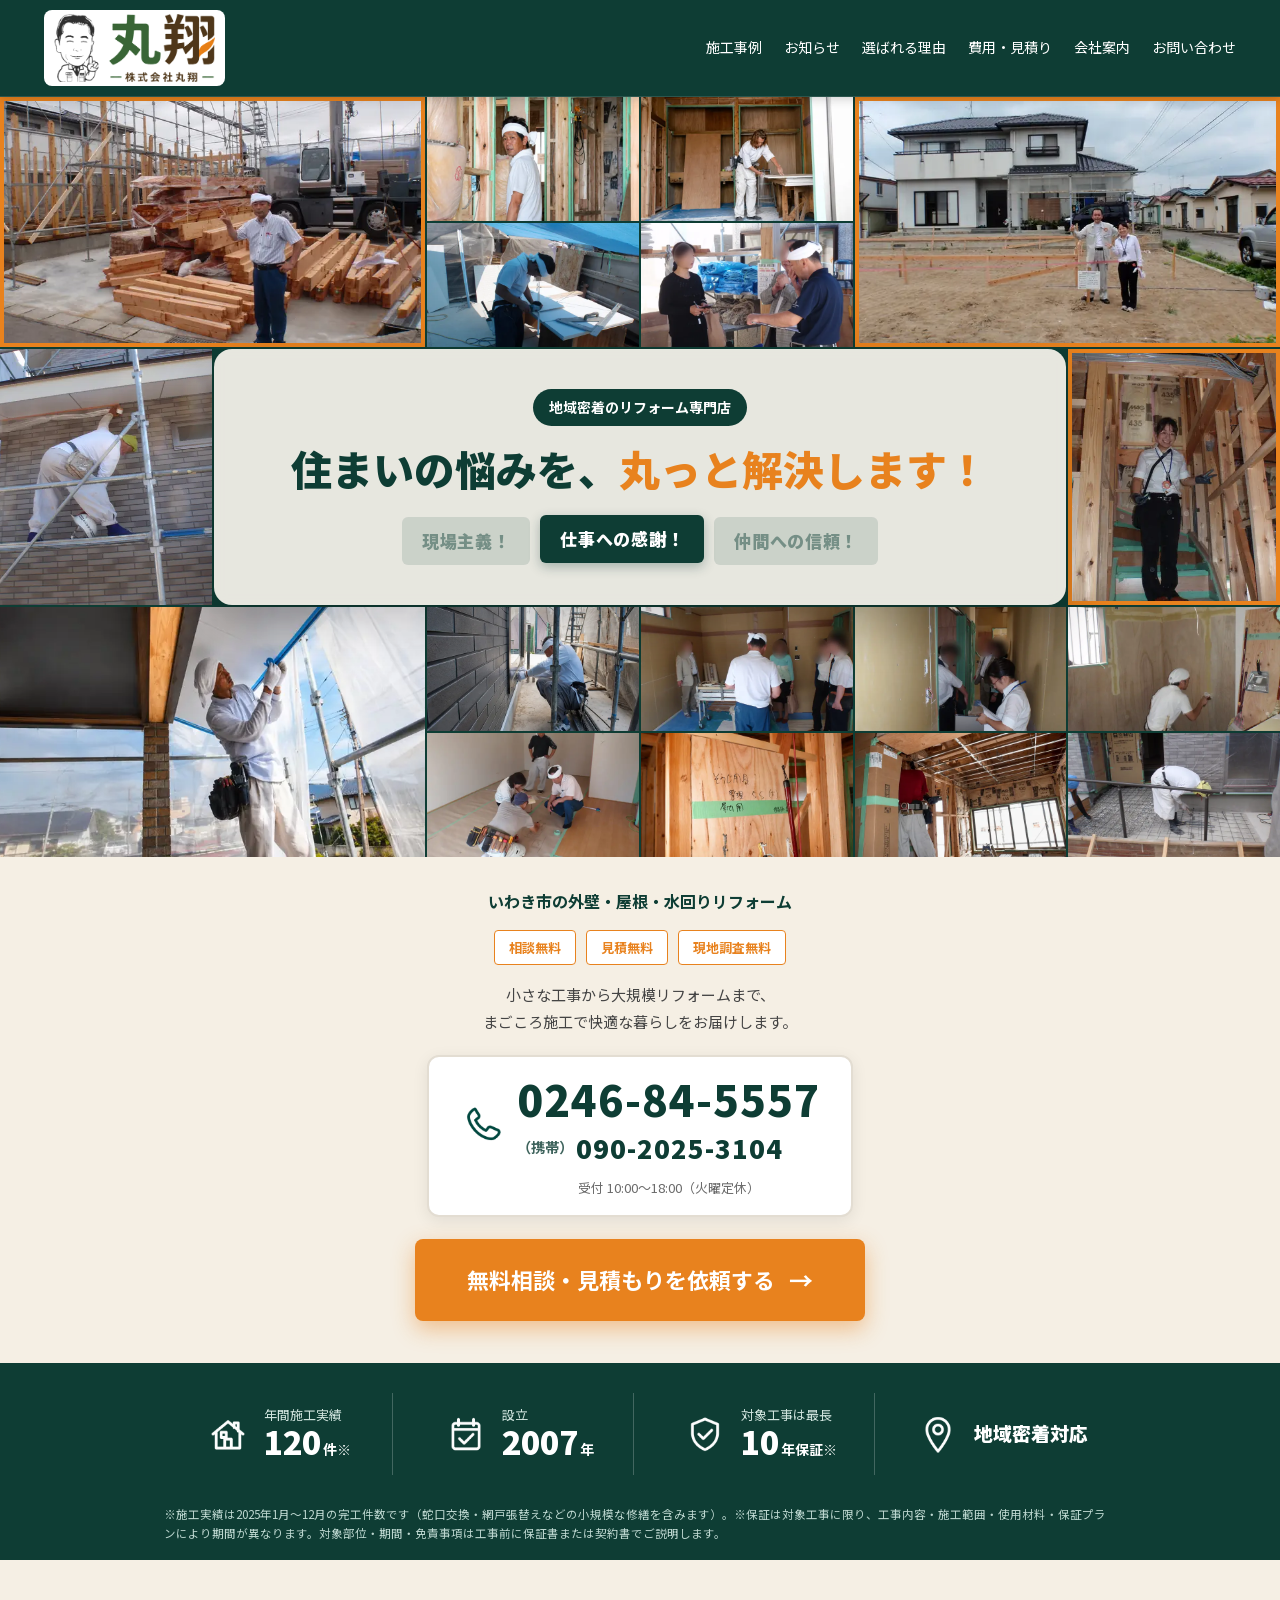
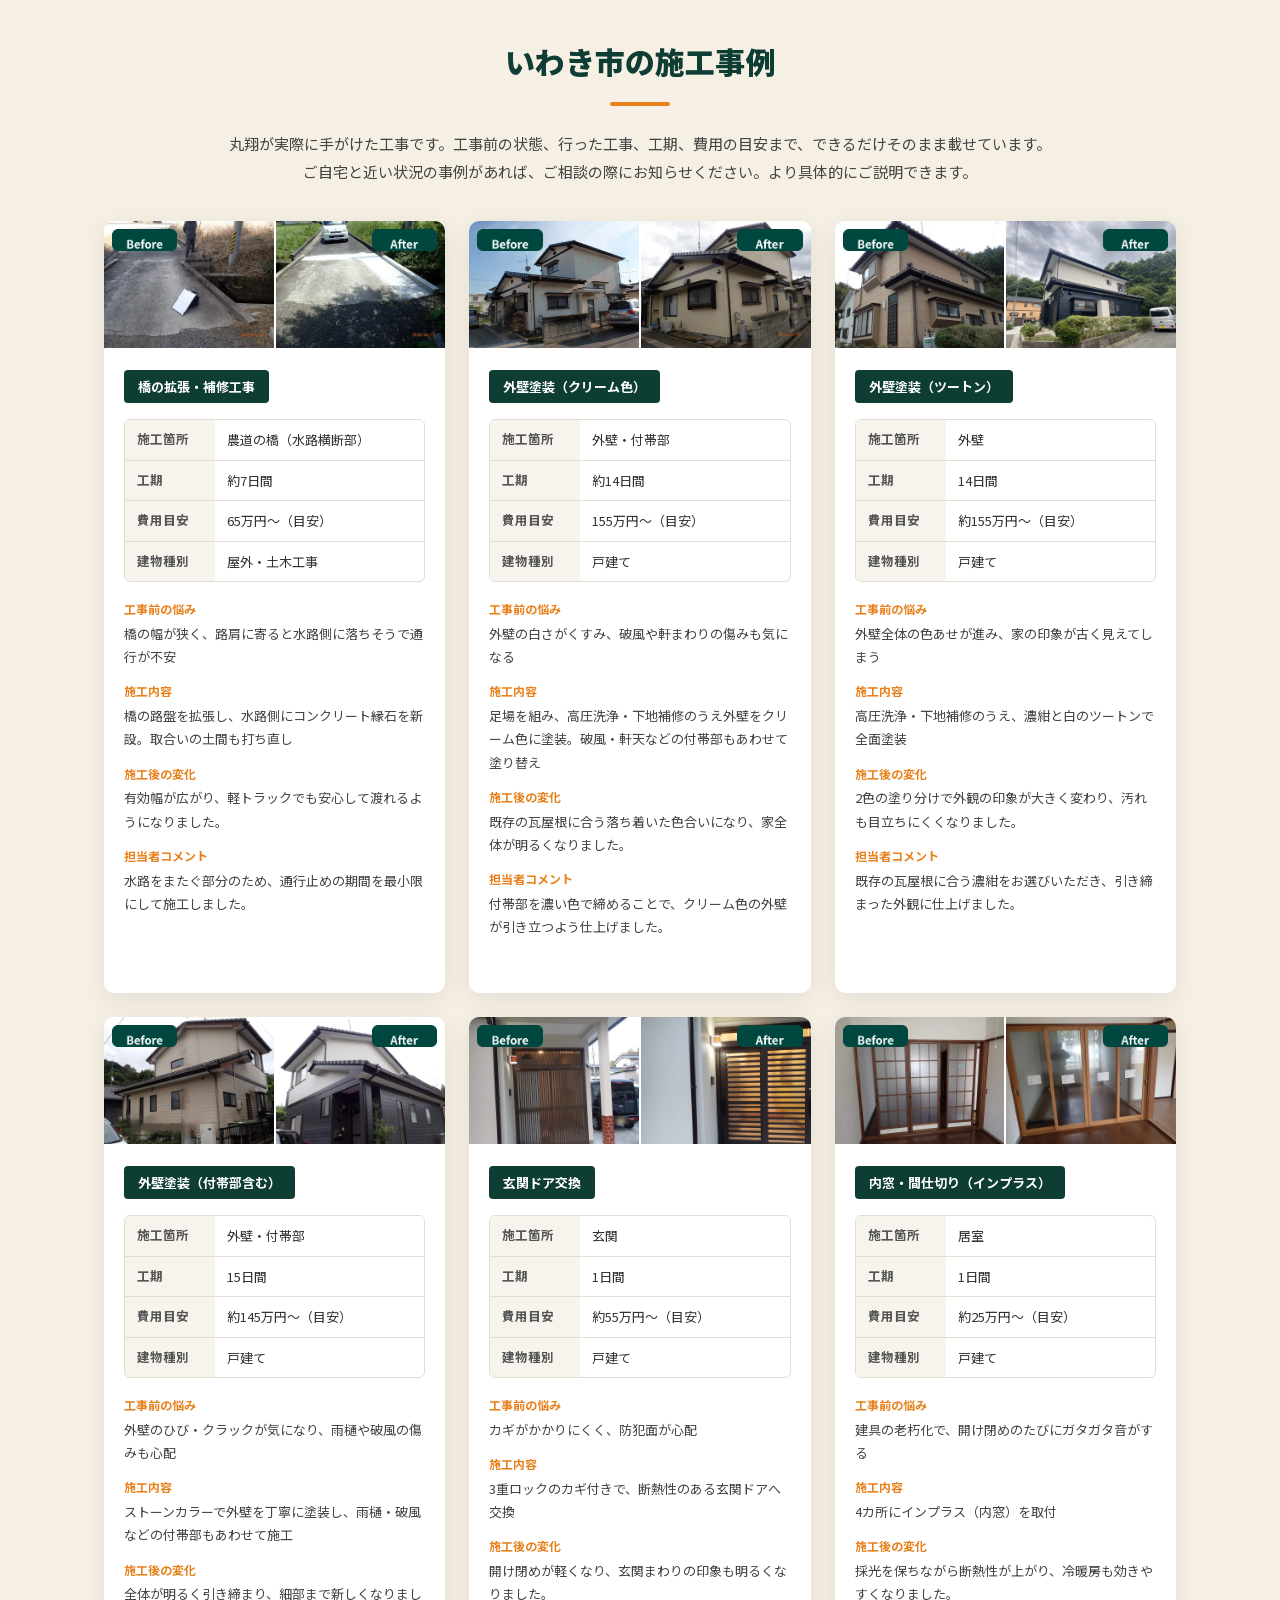
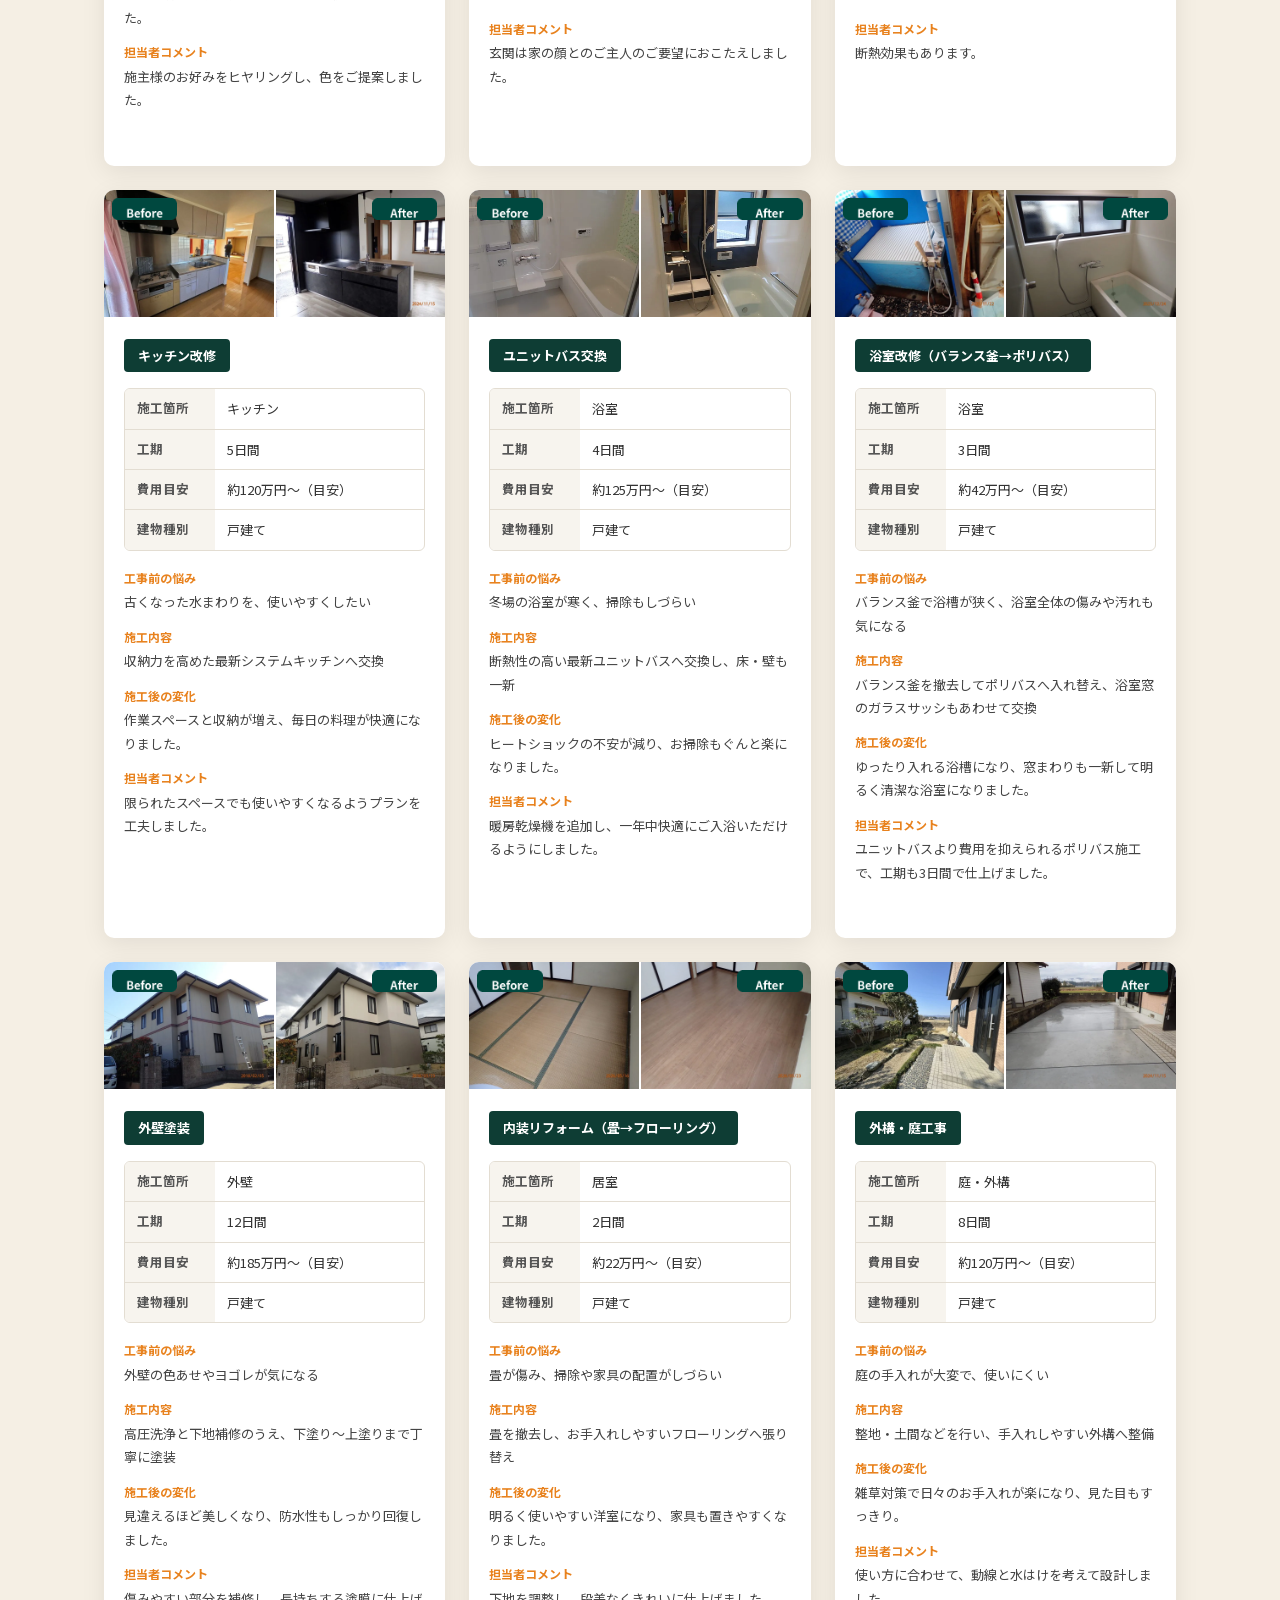
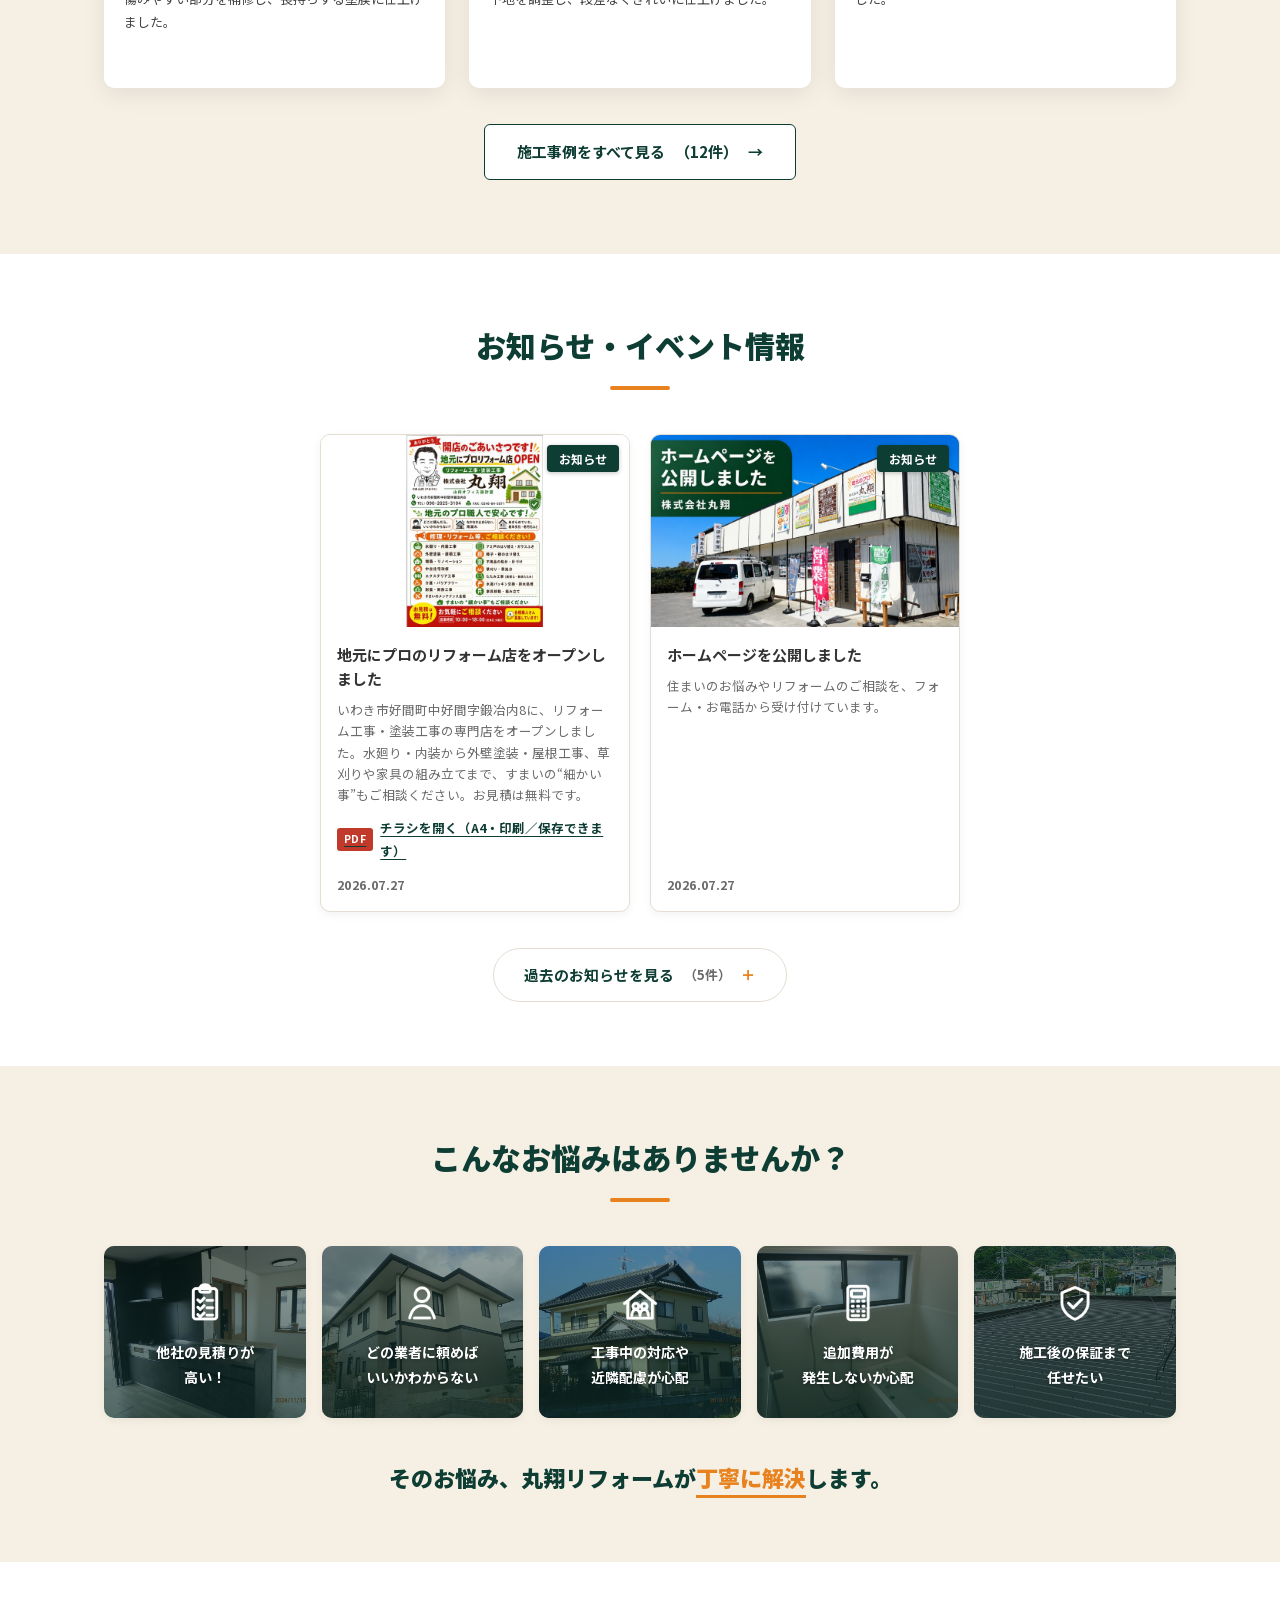
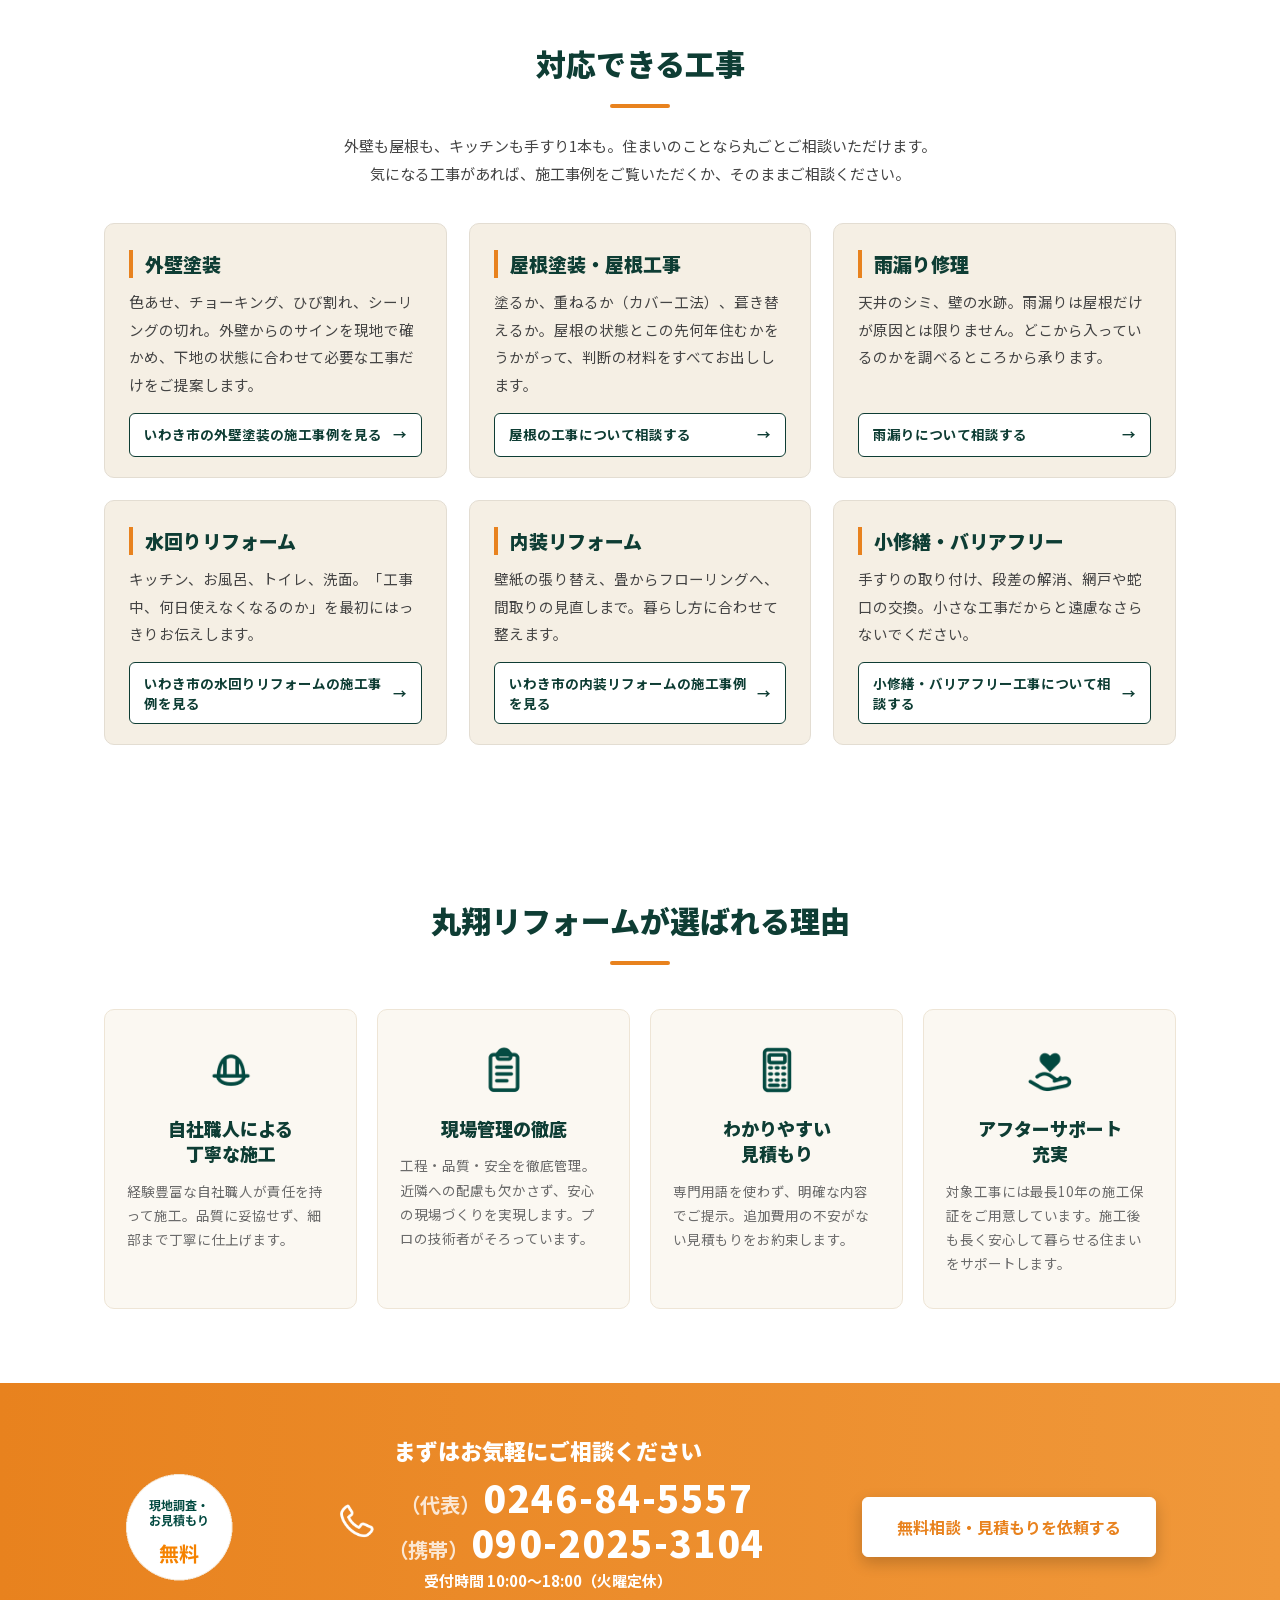
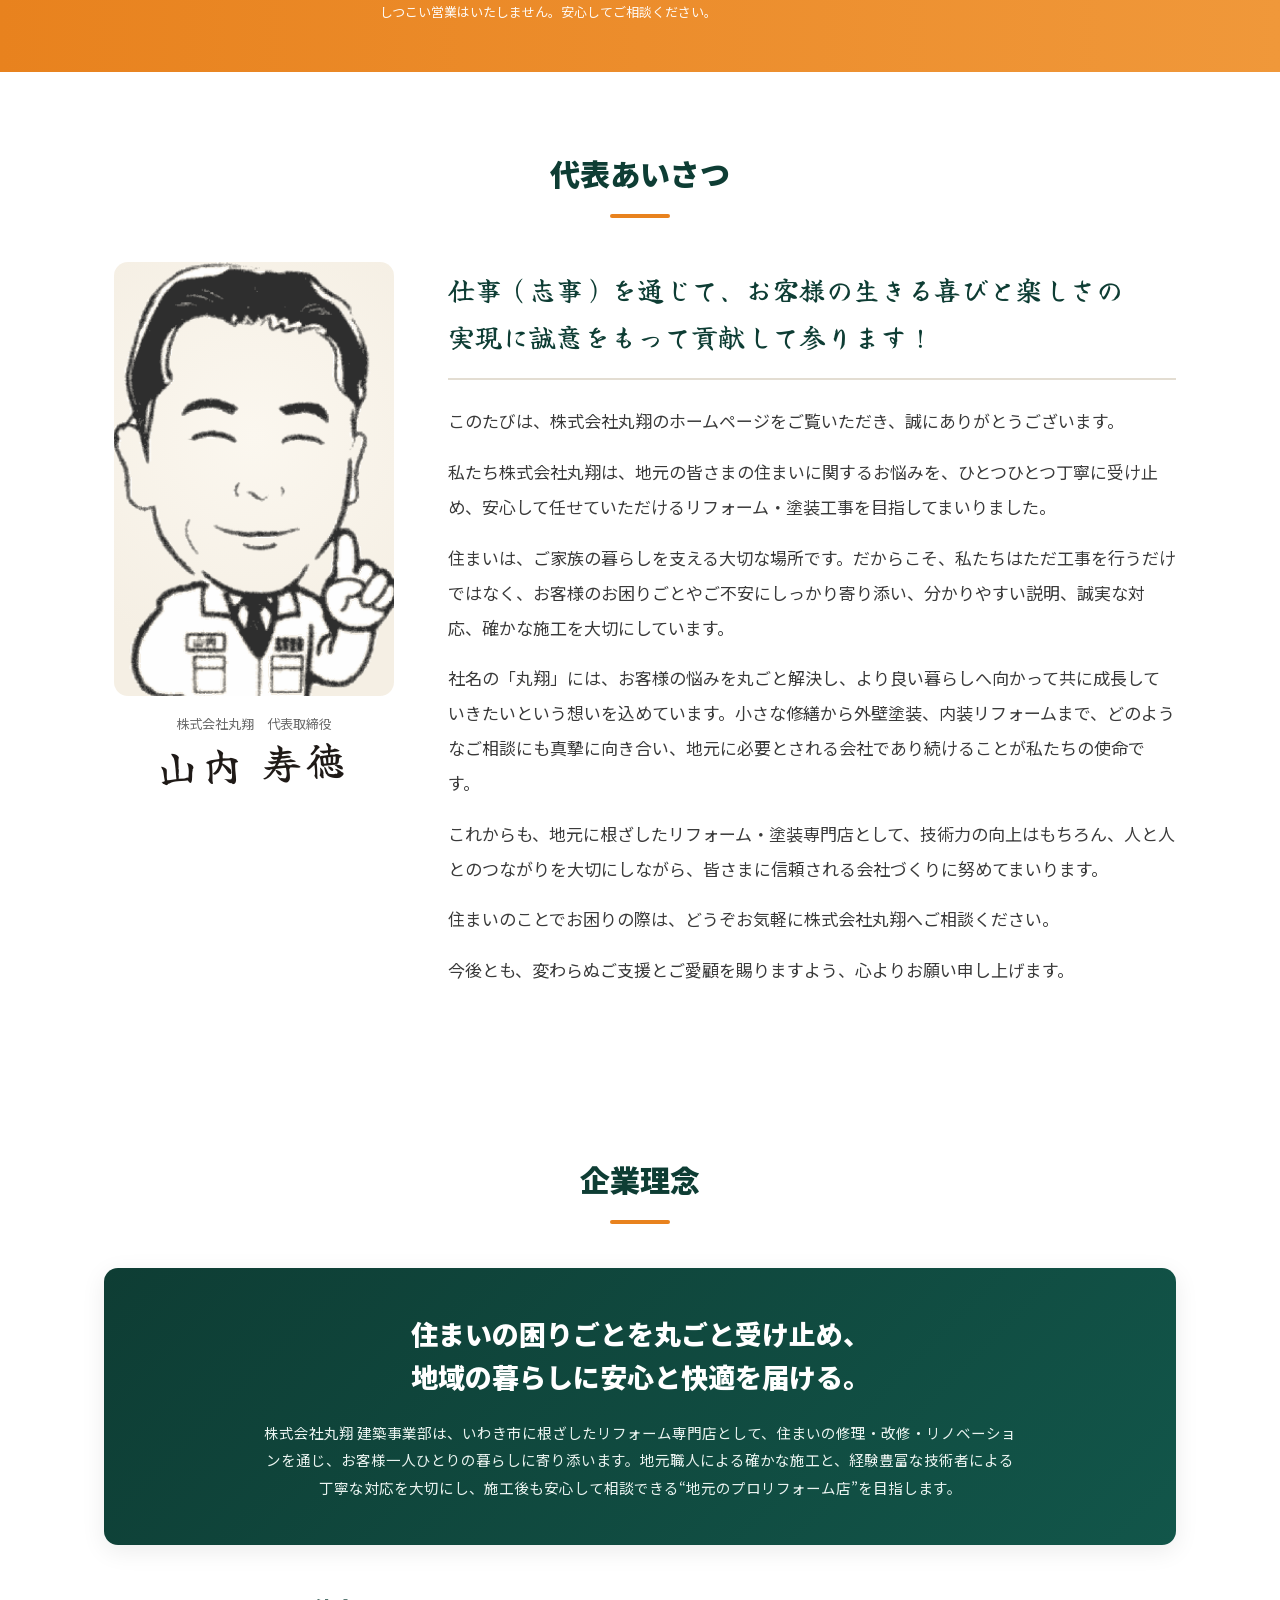
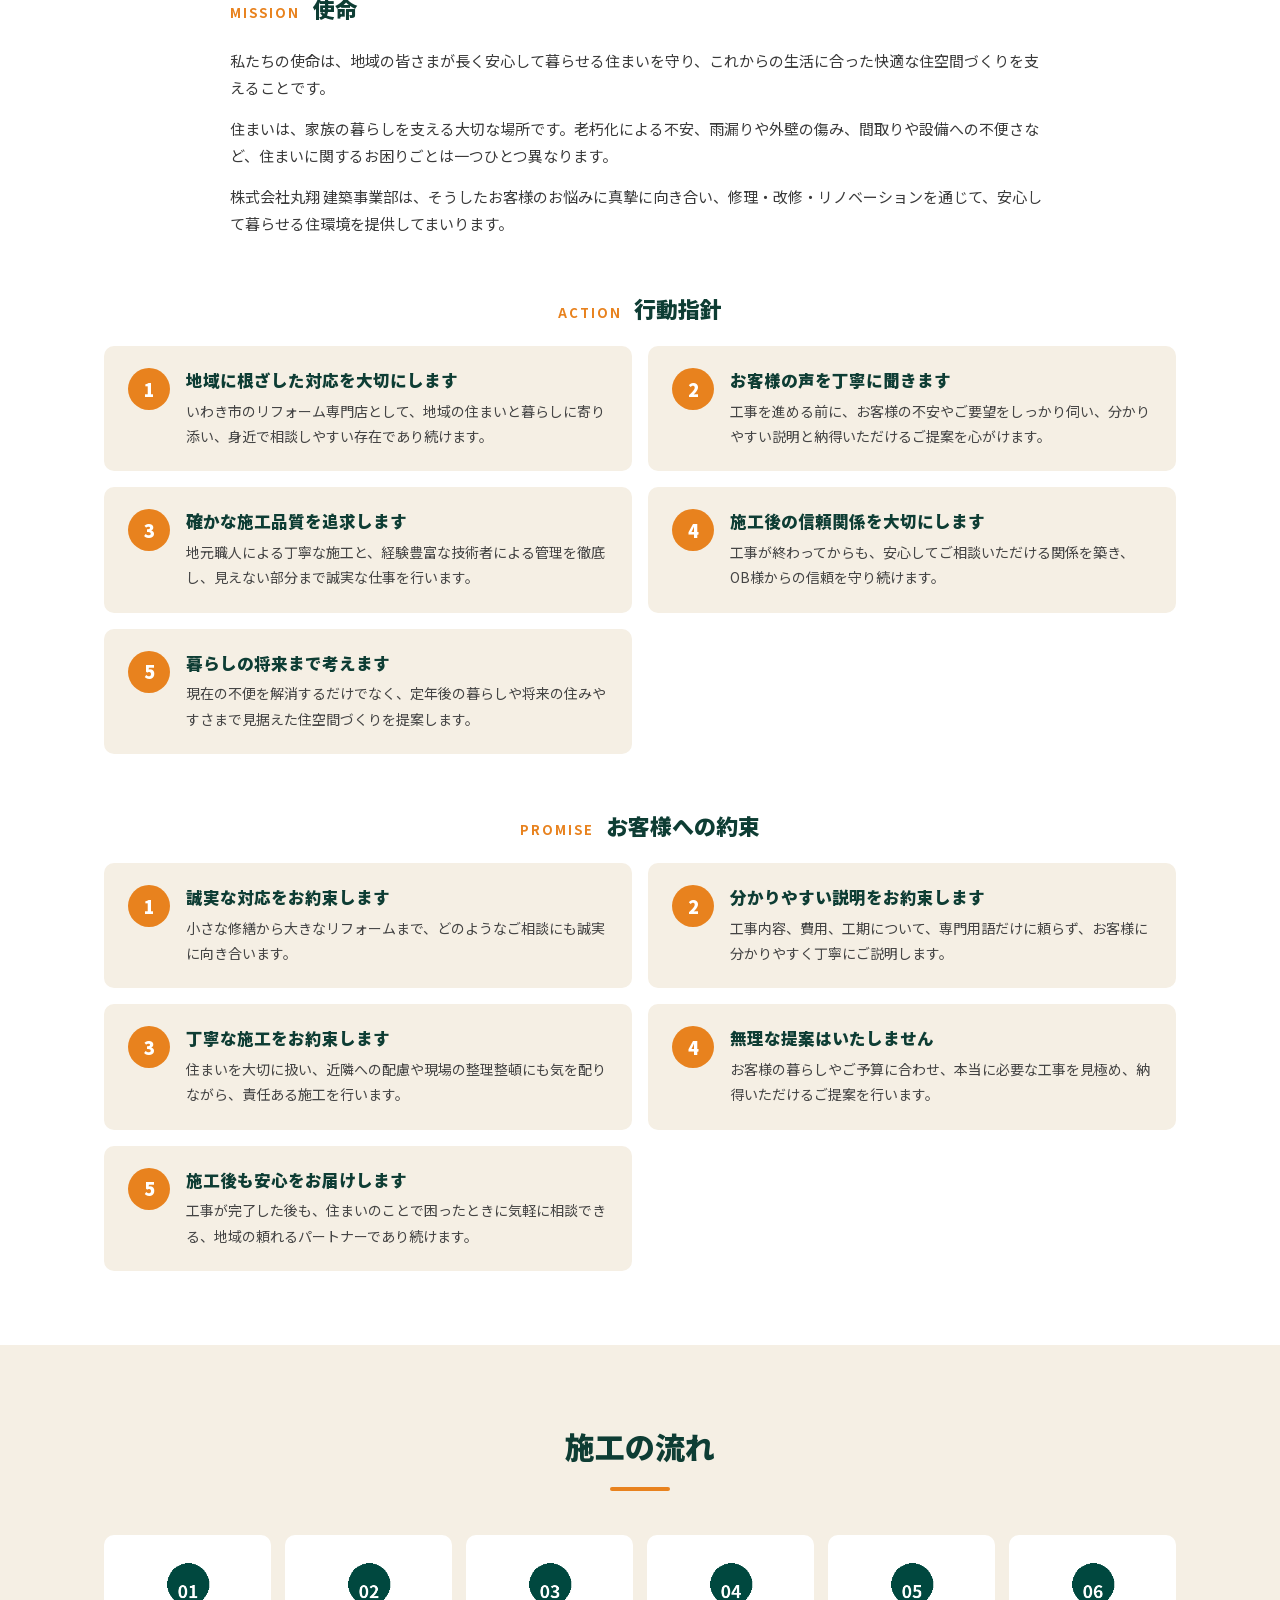
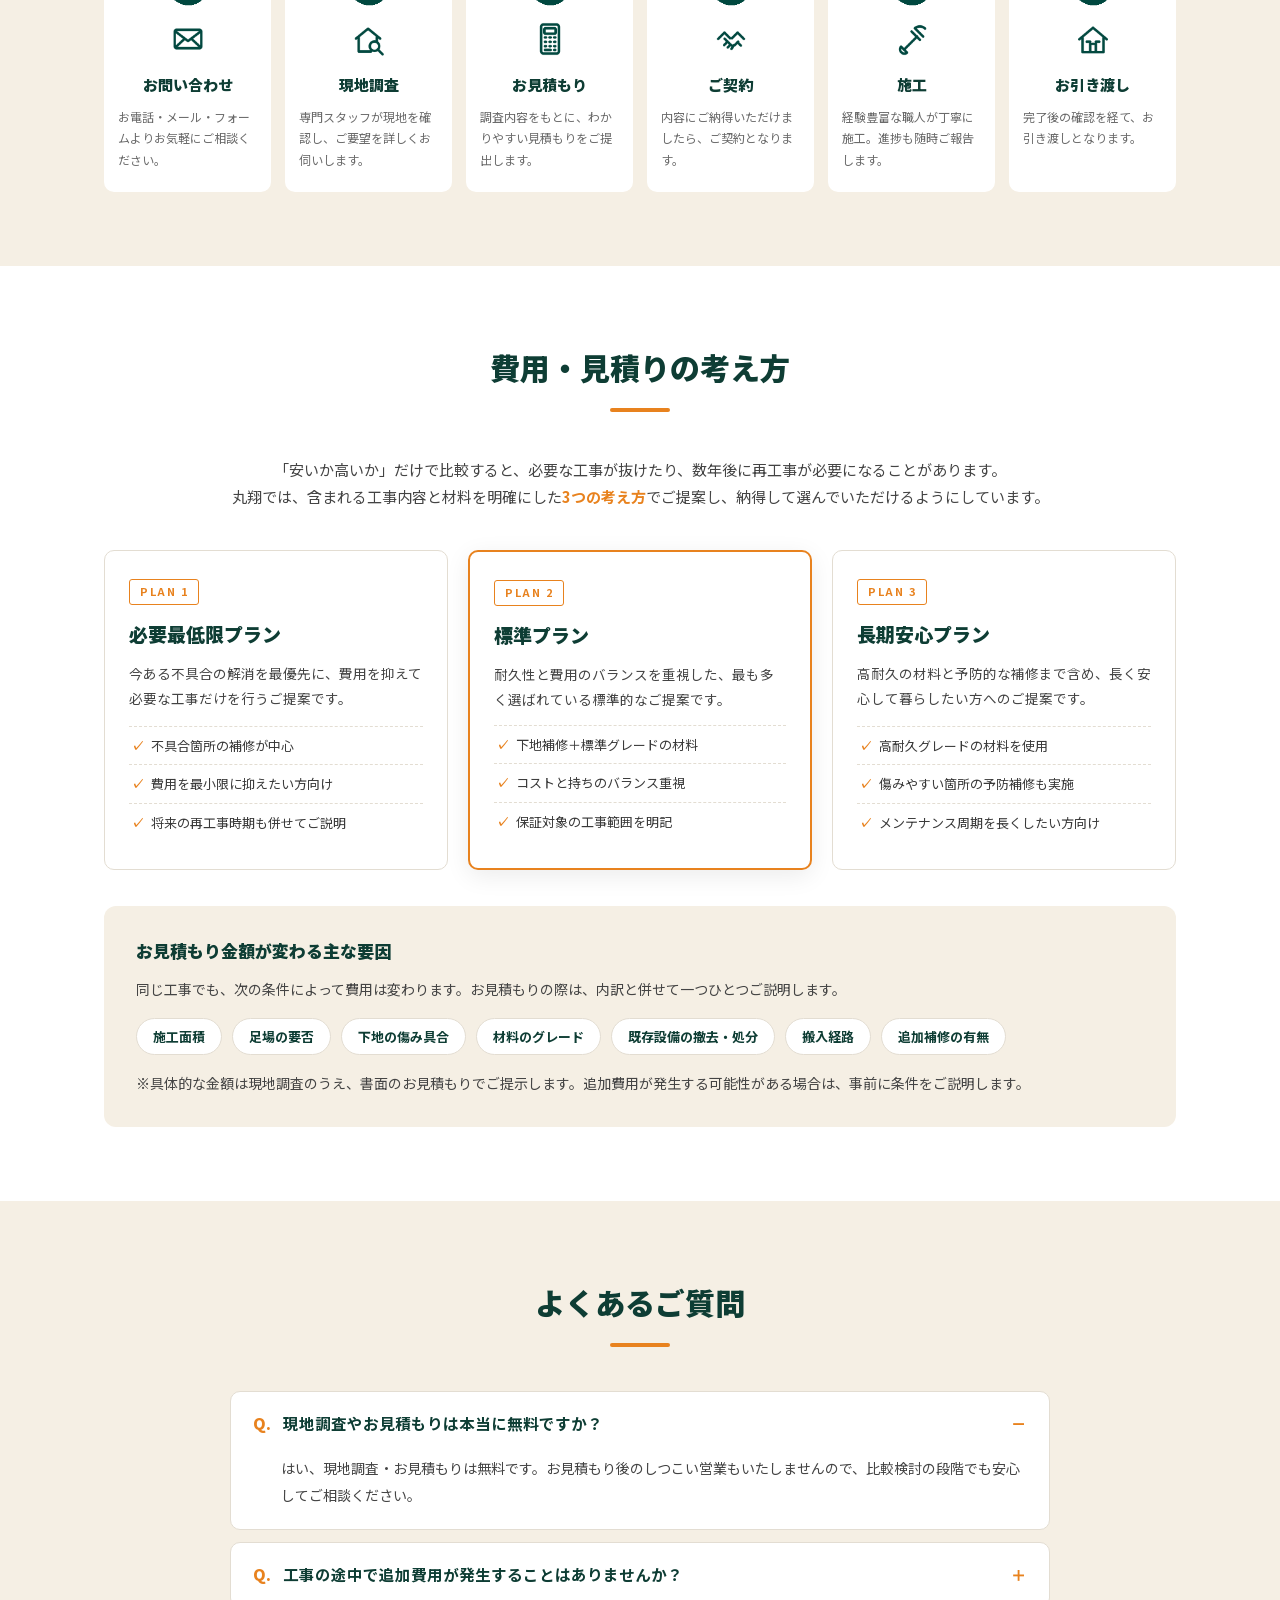
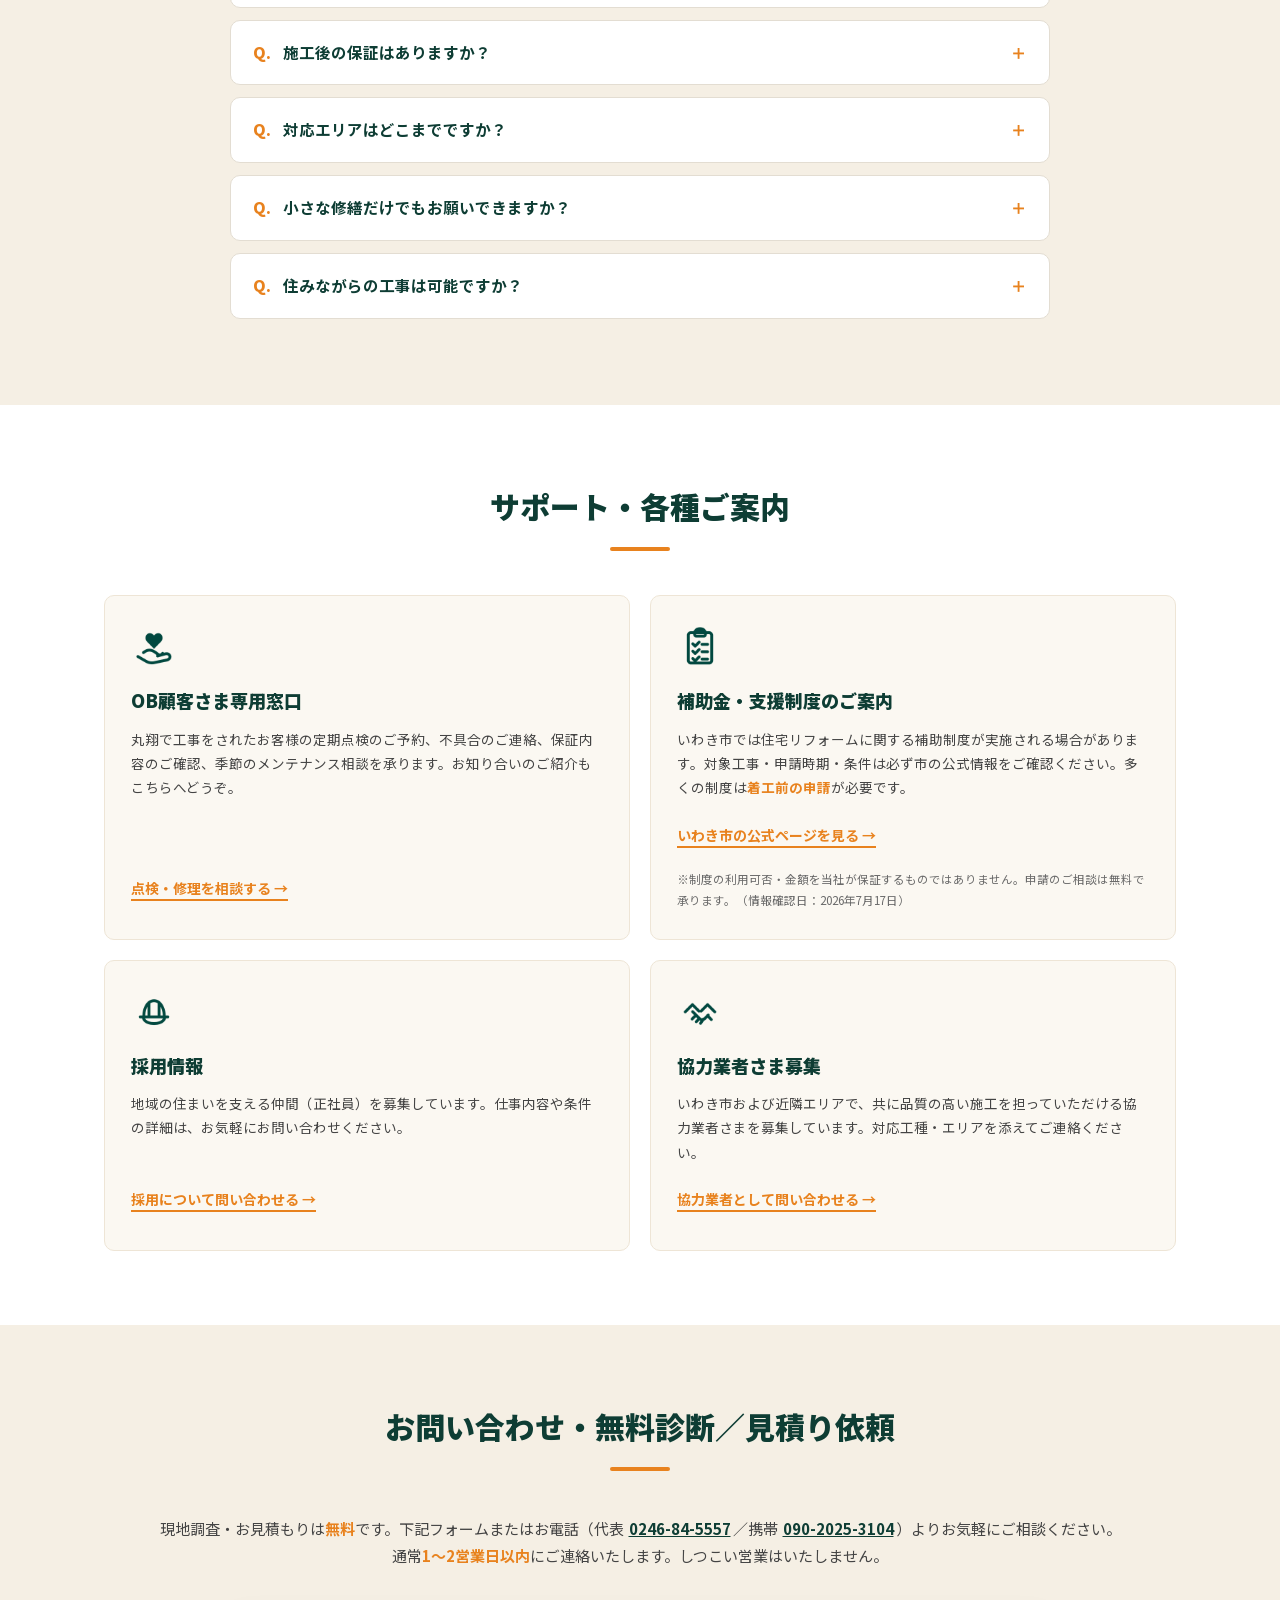
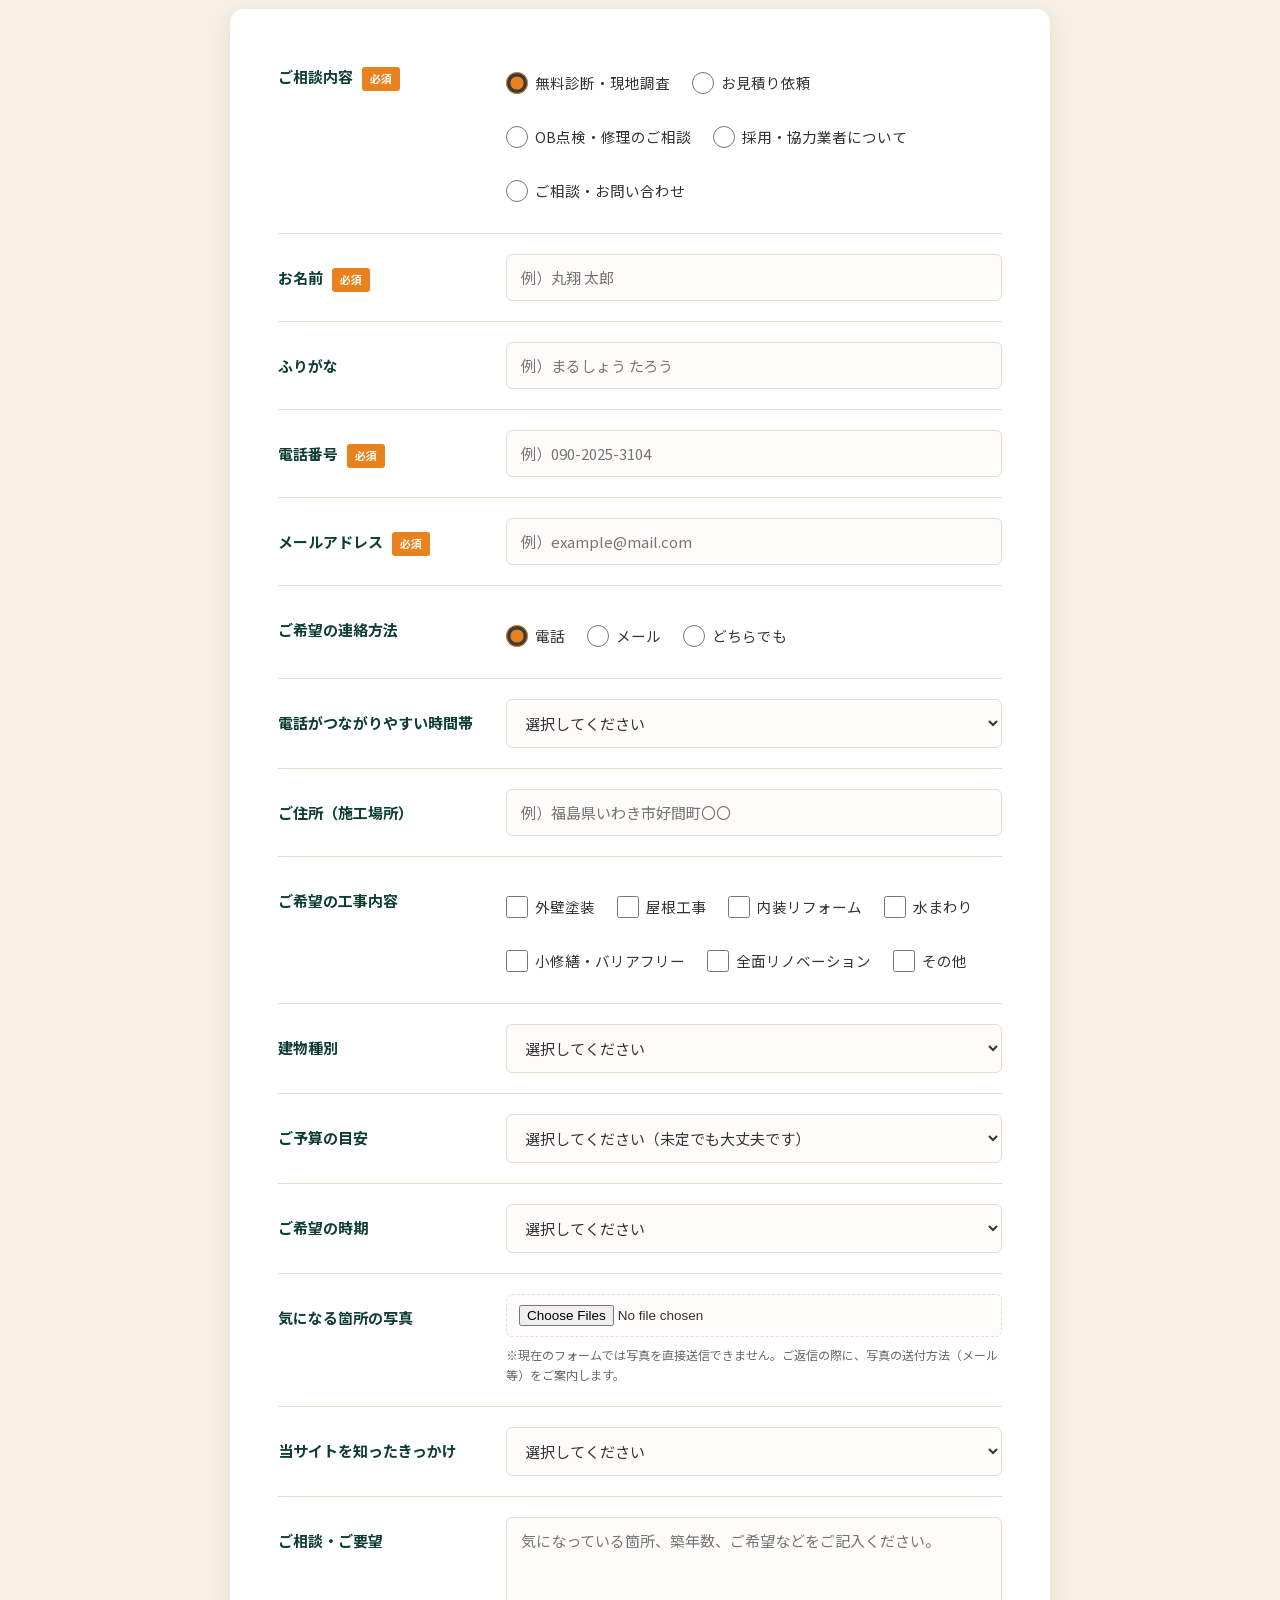
==== commit a77d8328: "施工事例の写真が枠からはみ出して崩れるのを直す 写真は <picture><source><img> の形で入れているため、img は picture の :first-child にならず、.cas" ====
--- a/index.html
+++ b/index.html
@@ -52,7 +52,7 @@
 <!-- 最初の画面で使う書体を先に取りにいく（900は見出し、400は本文） -->
 <link rel="preload" as="font" type="font/woff2" crossorigin href="fonts/noto-sans-jp-900.woff2?v=20260916e">
 <link rel="preload" as="font" type="font/woff2" crossorigin href="fonts/noto-sans-jp-400.woff2?v=20260916e">
-<link rel="stylesheet" href="style.css?v=20260916e">
+<link rel="stylesheet" href="style.css?v=20260918a">
 <!-- ===== 構造化データ：事業所情報 =====
      検索エンジンに会社の基本情報を伝える。
      ここに書いてよいのは「画面に表示されている事実」だけ。
--- a/style.css
+++ b/style.css
@@ -215,7 +215,12 @@
 .case-card{ background:#fff; border-radius:var(--radius); overflow:hidden; box-shadow:var(--shadow); display:flex; flex-direction:column; }
 .case-ba{ display:grid; grid-template-columns:1fr 1fr; gap:2px; background:#fff; }
 .case-ba figure{ position:relative; aspect-ratio:4/3; overflow:hidden; }
-.case-ba figure img:first-child{ width:100%; height:100%; object-fit:cover; }
+/* 写真は <picture><source><img> の形で入れているので、img は picture の :first-child にならない。
+   figure 直下に置いた写真と picture の中の写真、どちらも拾えるようにしておく（Before/After ラベルは除く）。
+   img に width/height 属性が付いていても、この指定で figure の 4:3 枠いっぱいに収まる。 */
+.case-ba figure > picture{ display:block; width:100%; height:100%; }
+.case-ba figure > picture > img,
+.case-ba figure > img:not(.ba-label){ width:100%; height:100%; object-fit:cover; }
 .ba-label{ position:absolute; top:8px; width:auto !important; height:22px; }
 .ba-label--l{ left:8px; }
 .ba-label--r{ right:8px; }
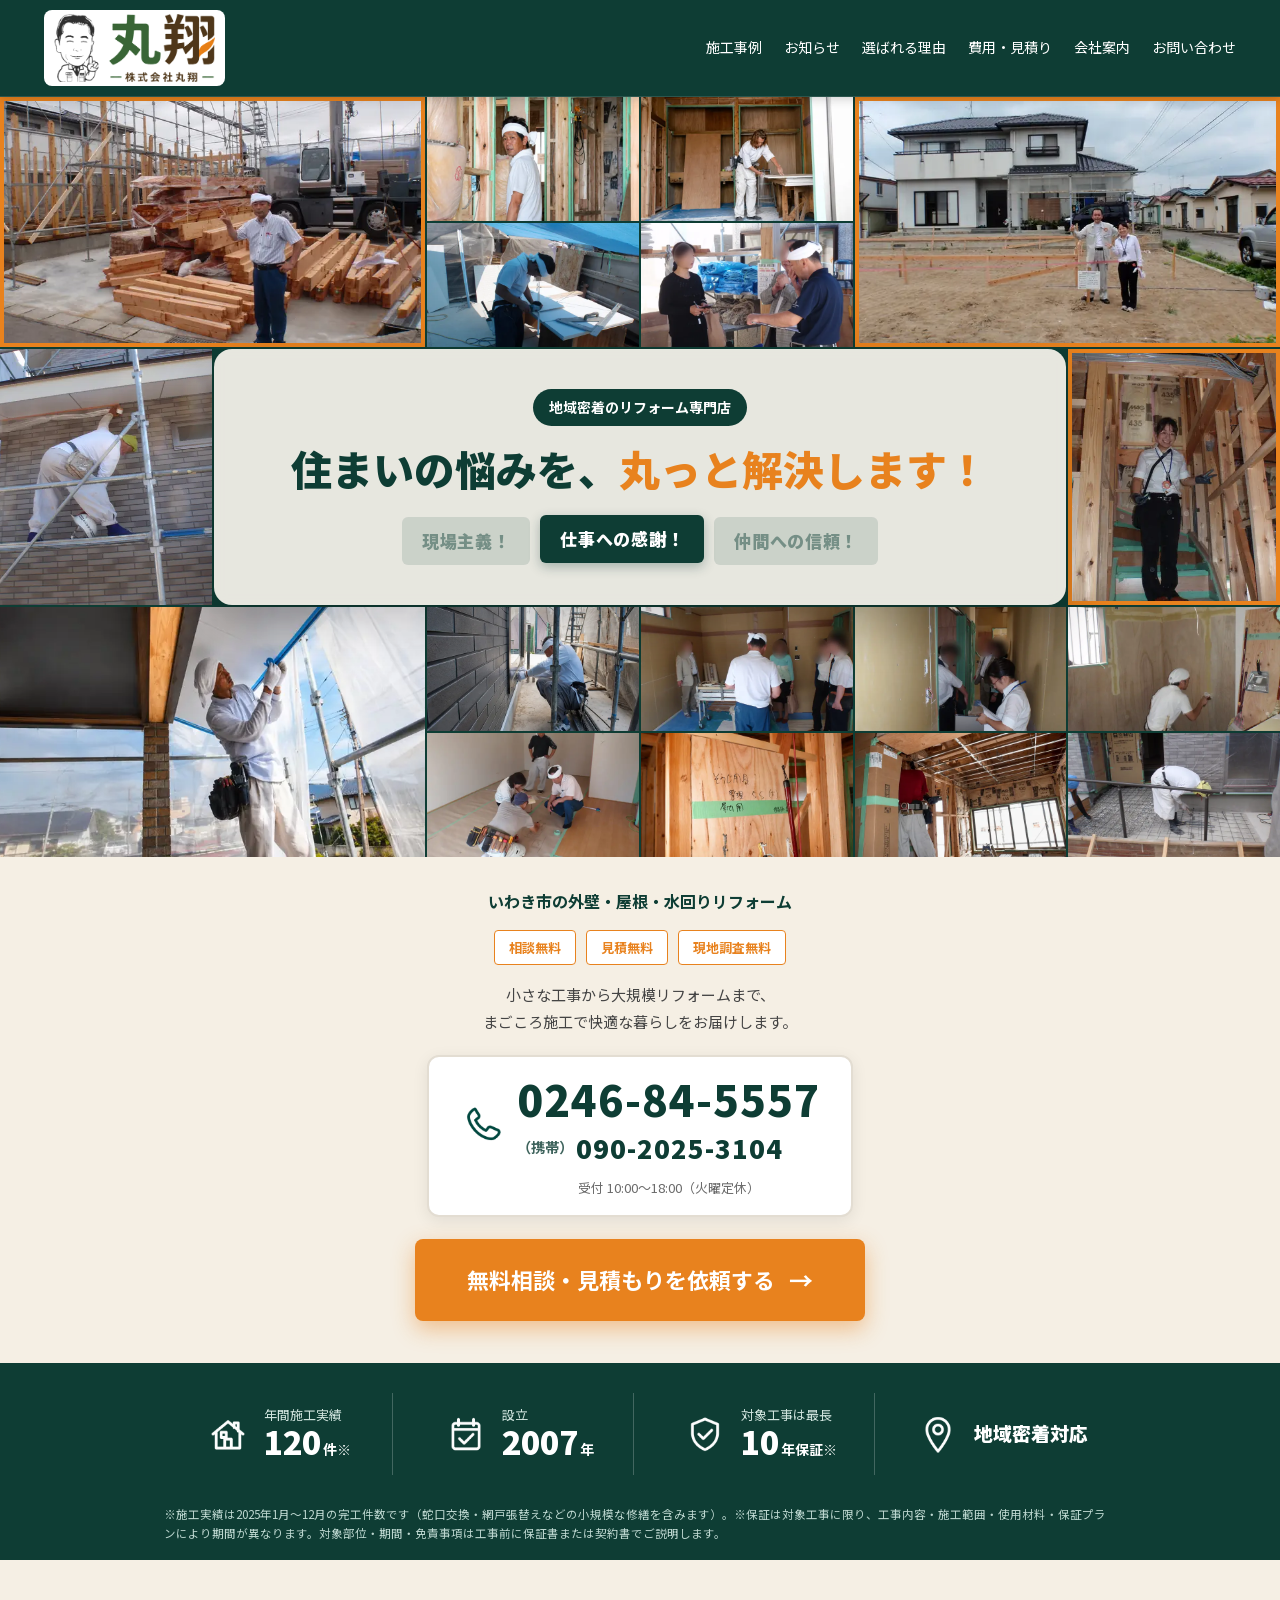
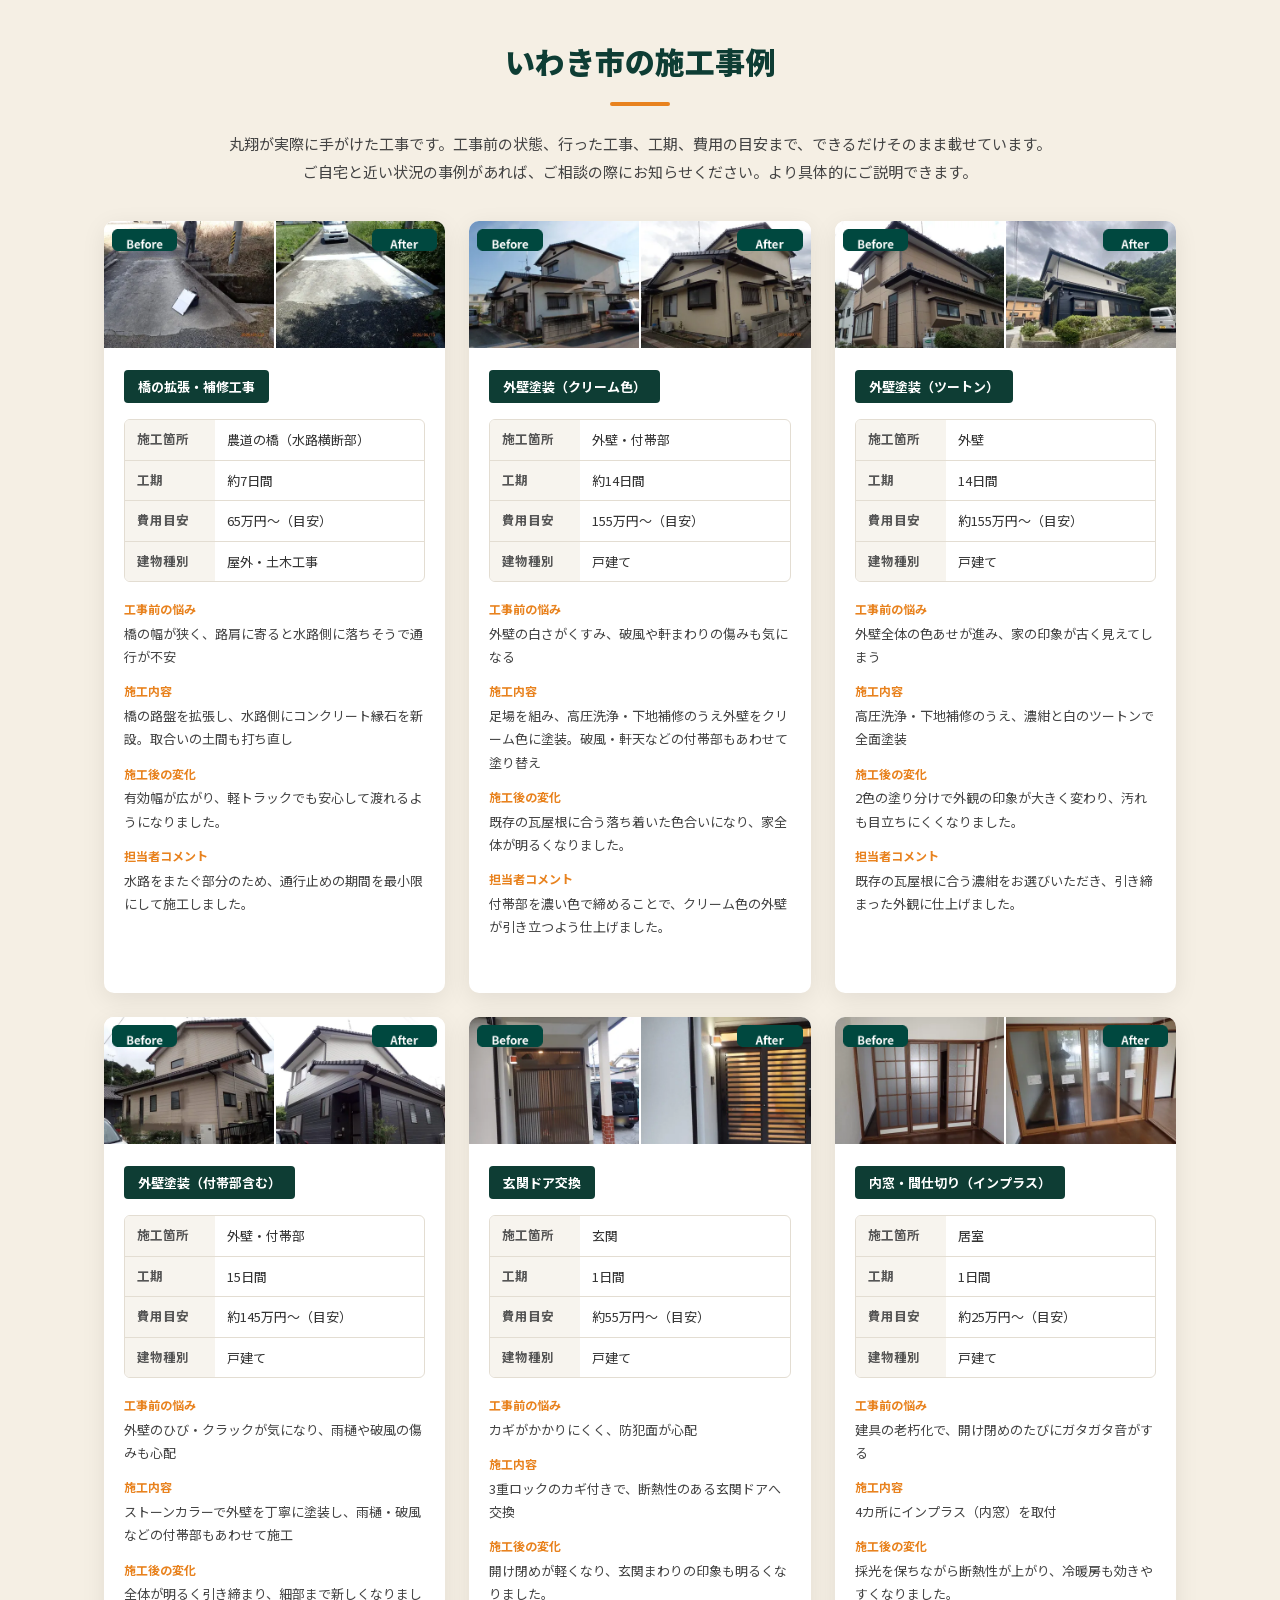
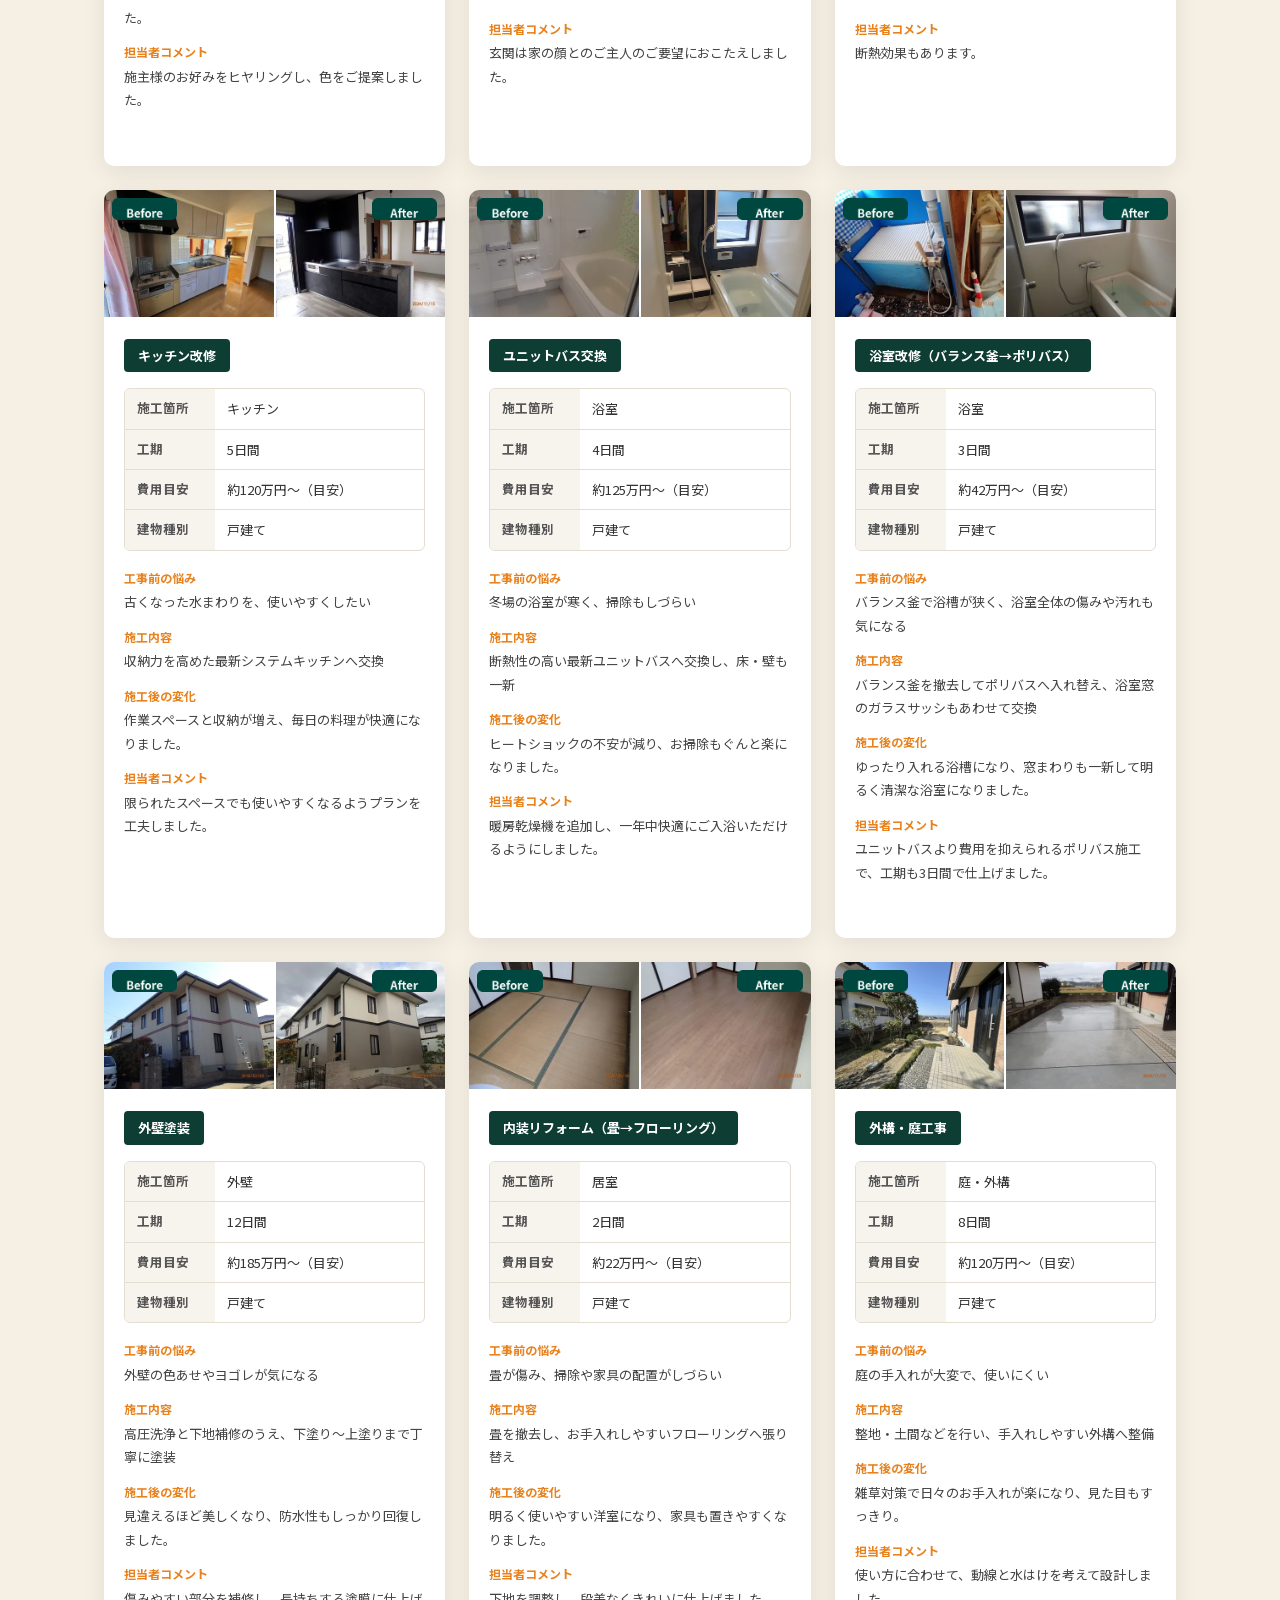
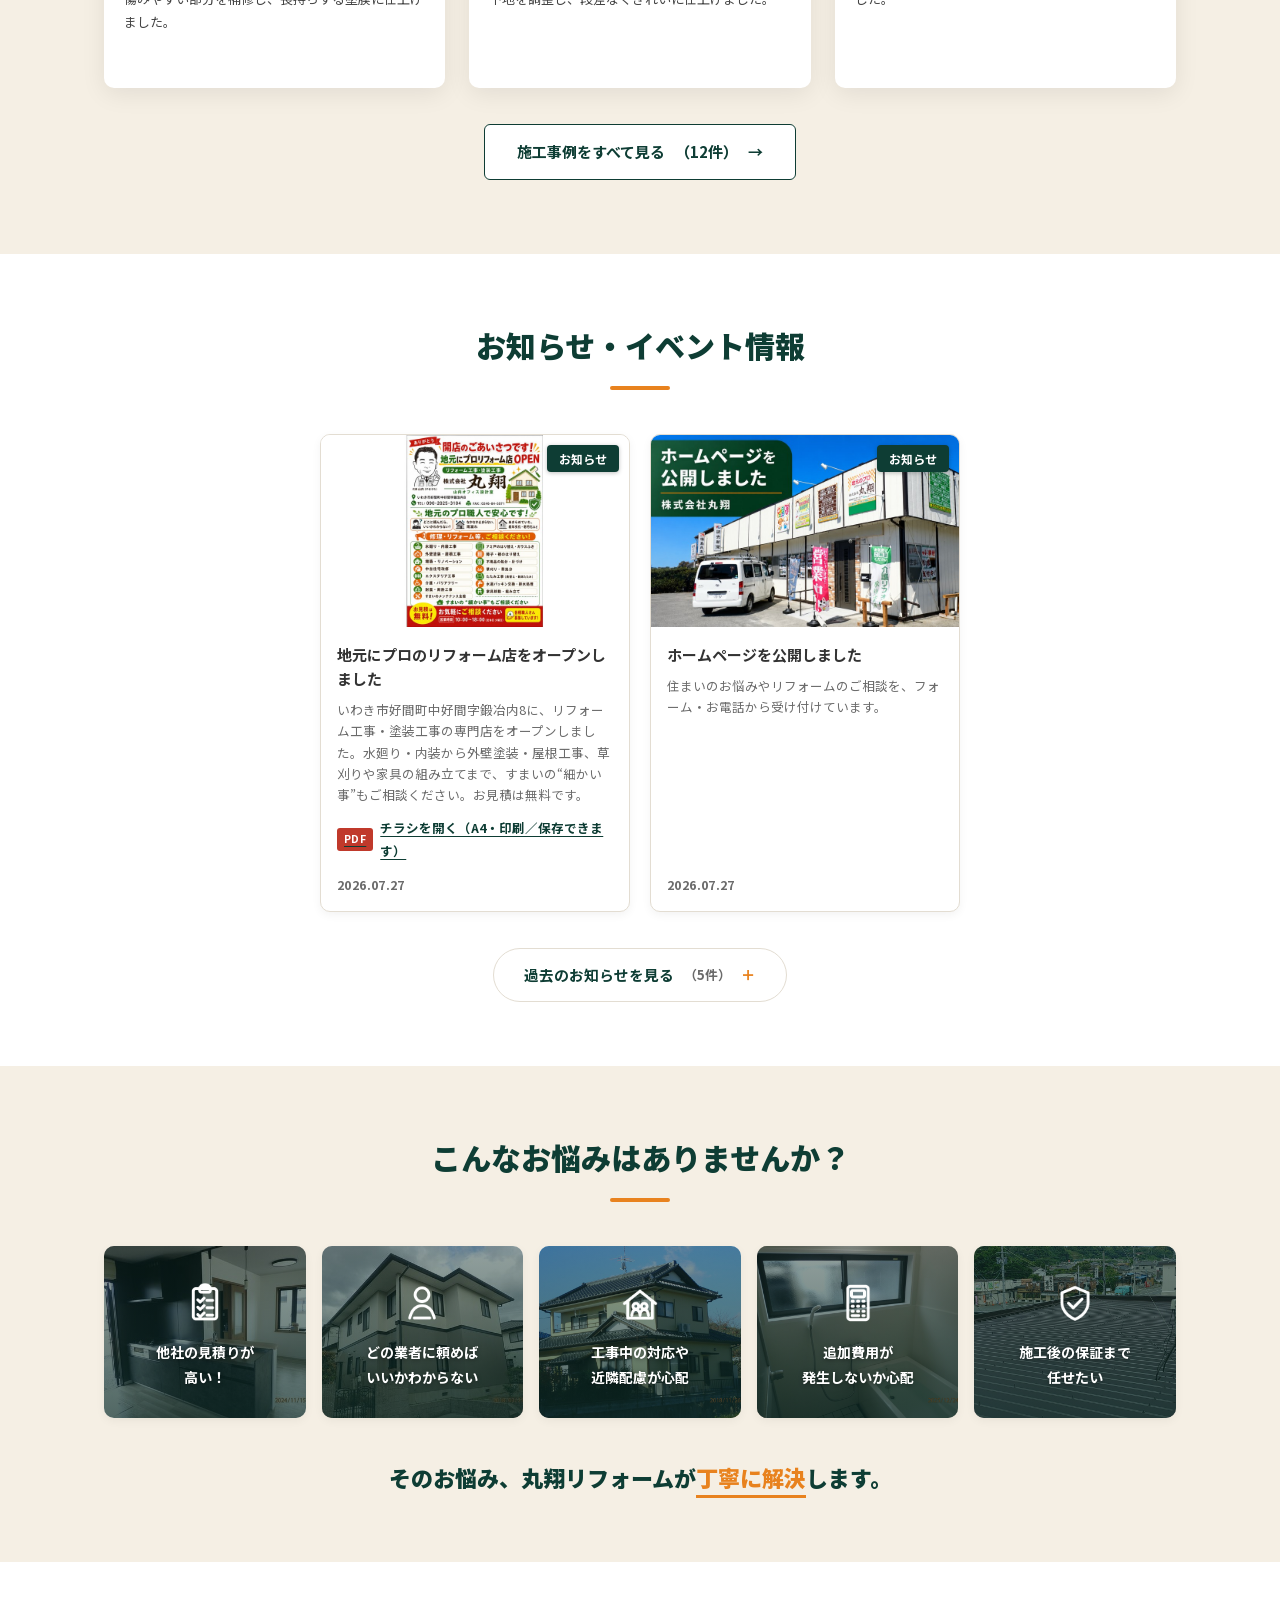
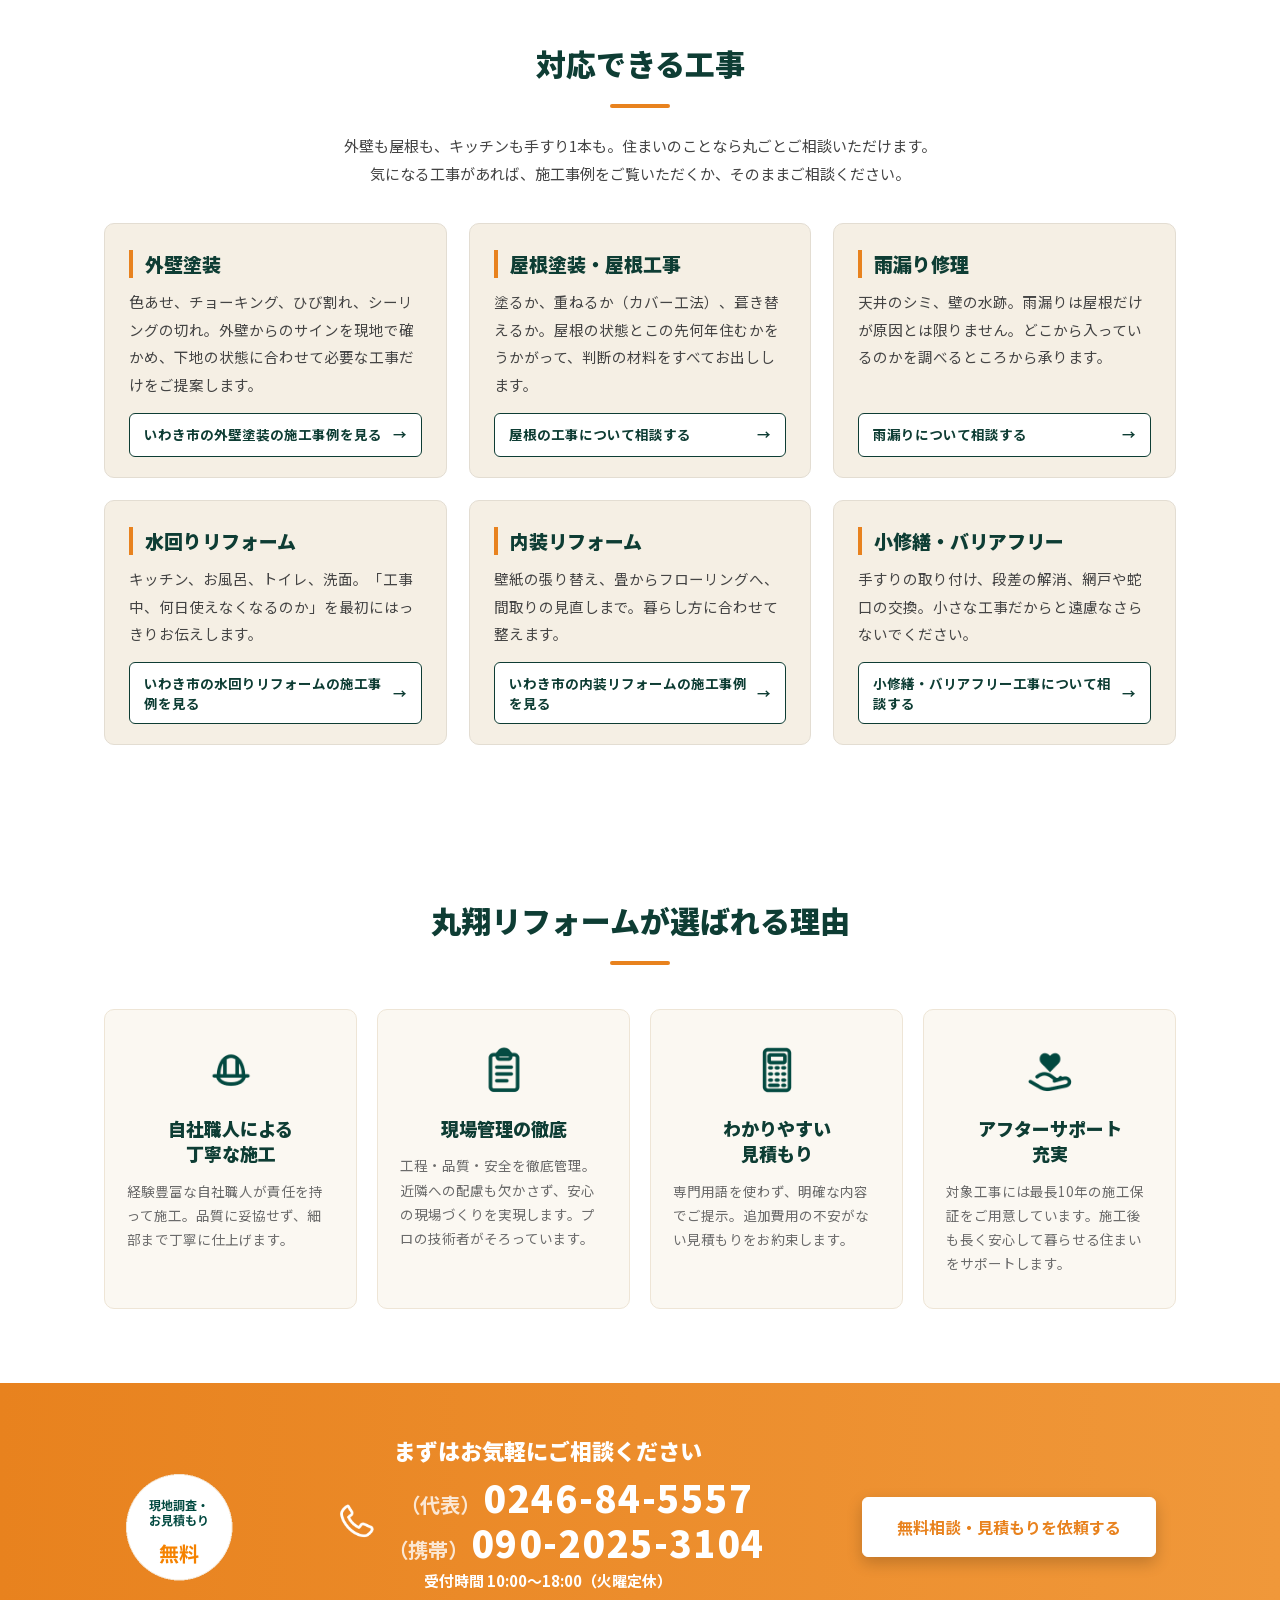
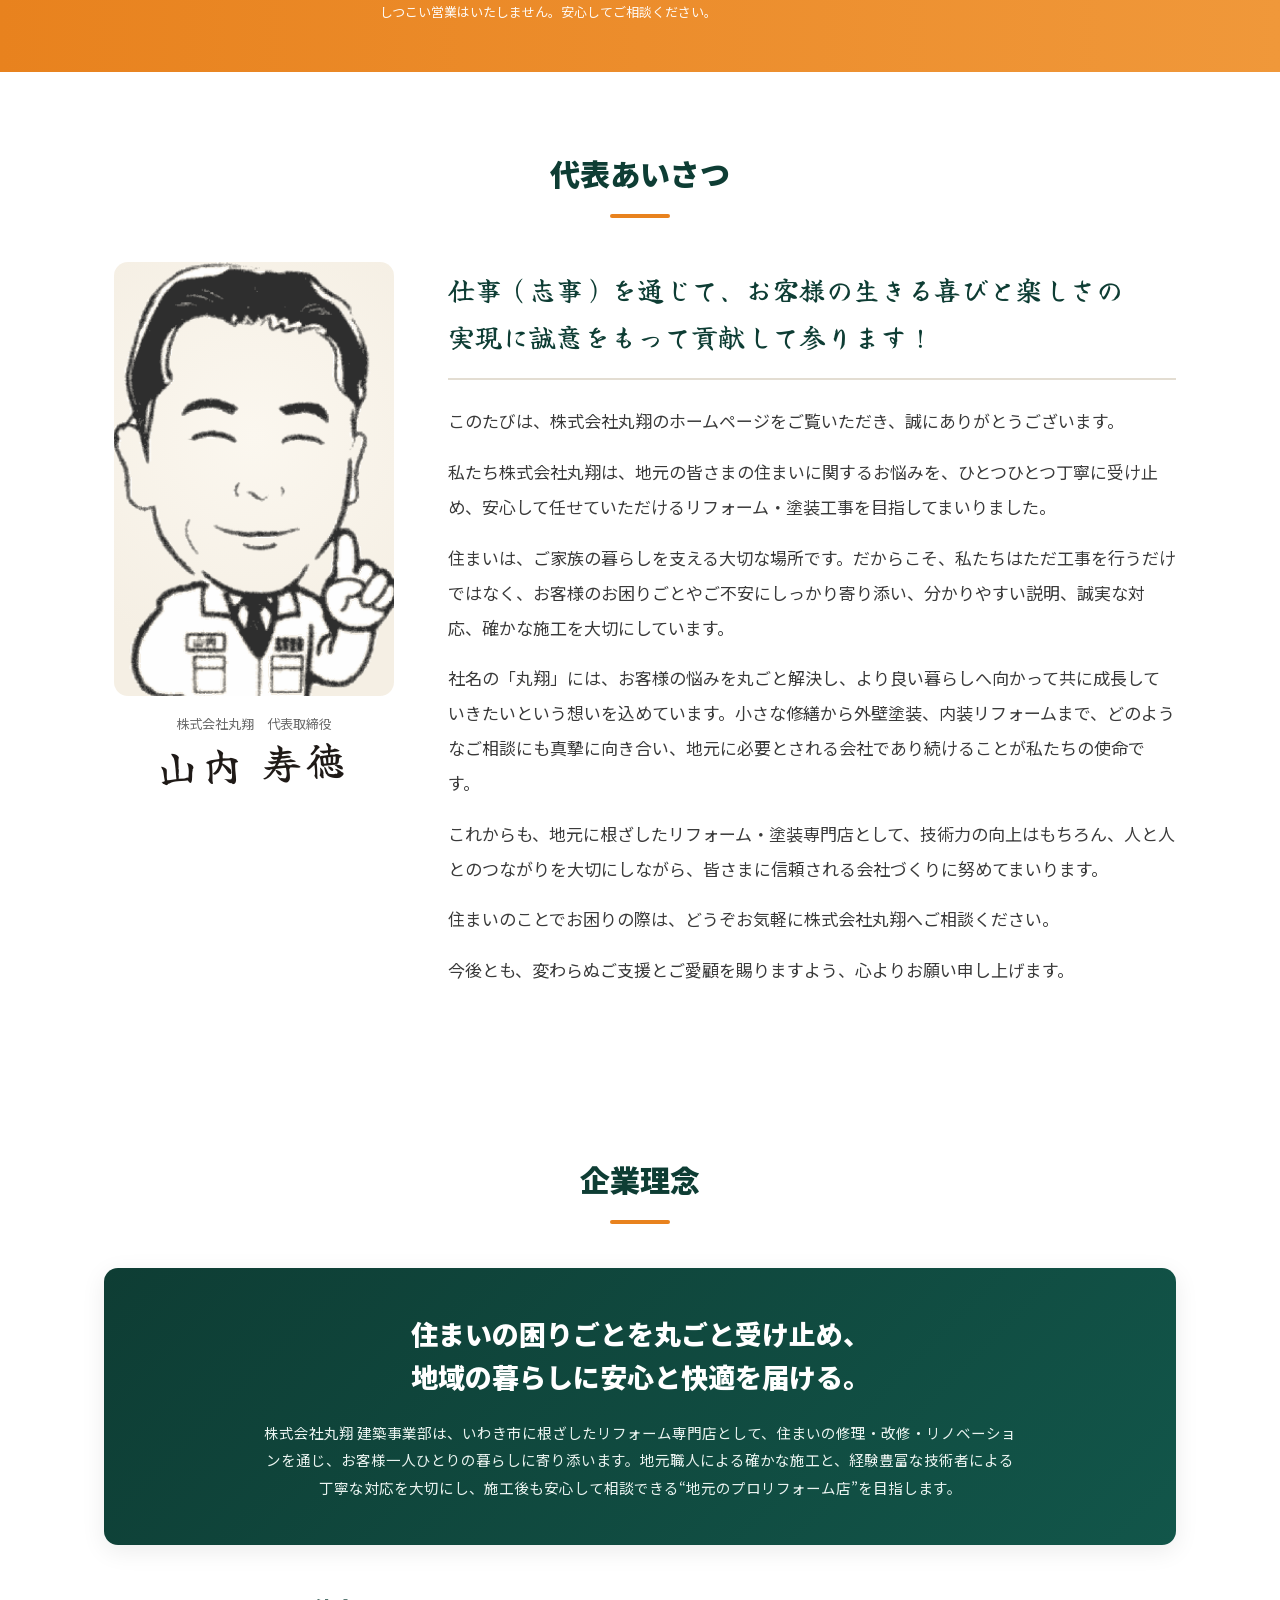
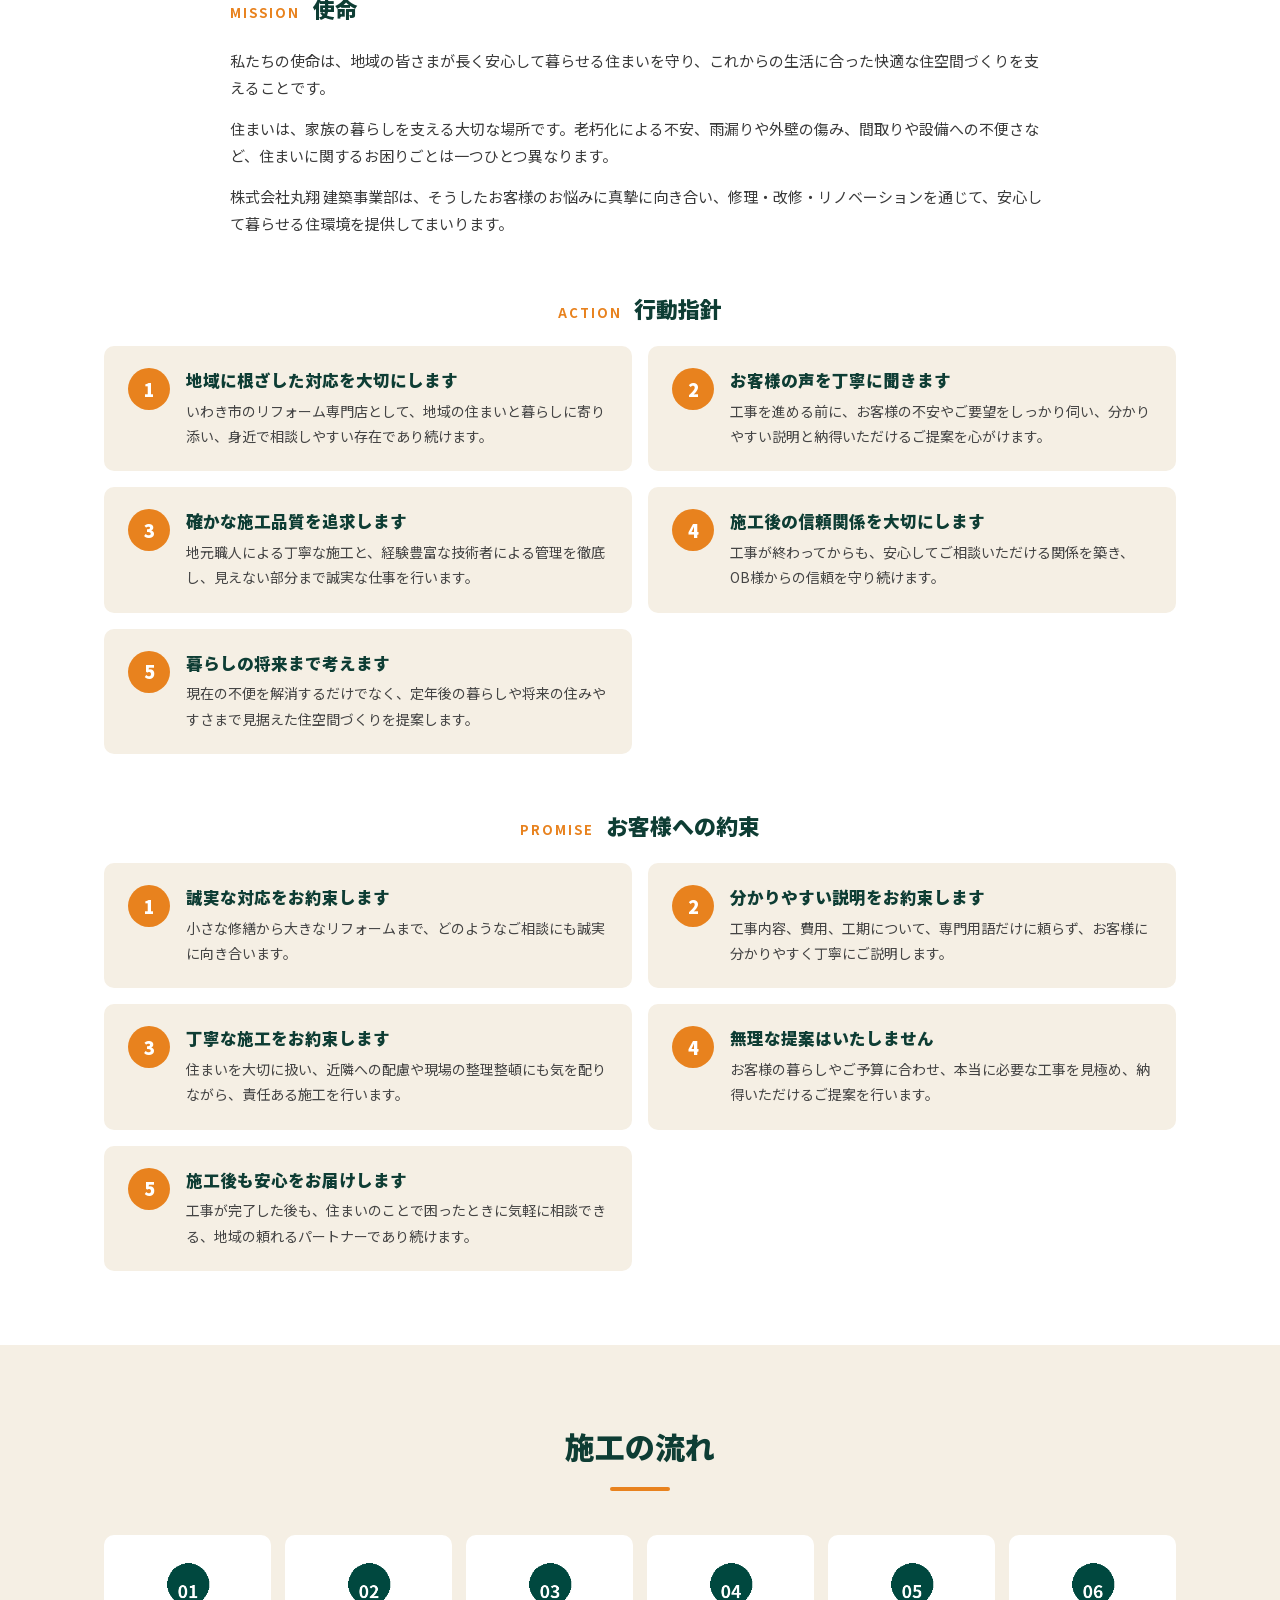
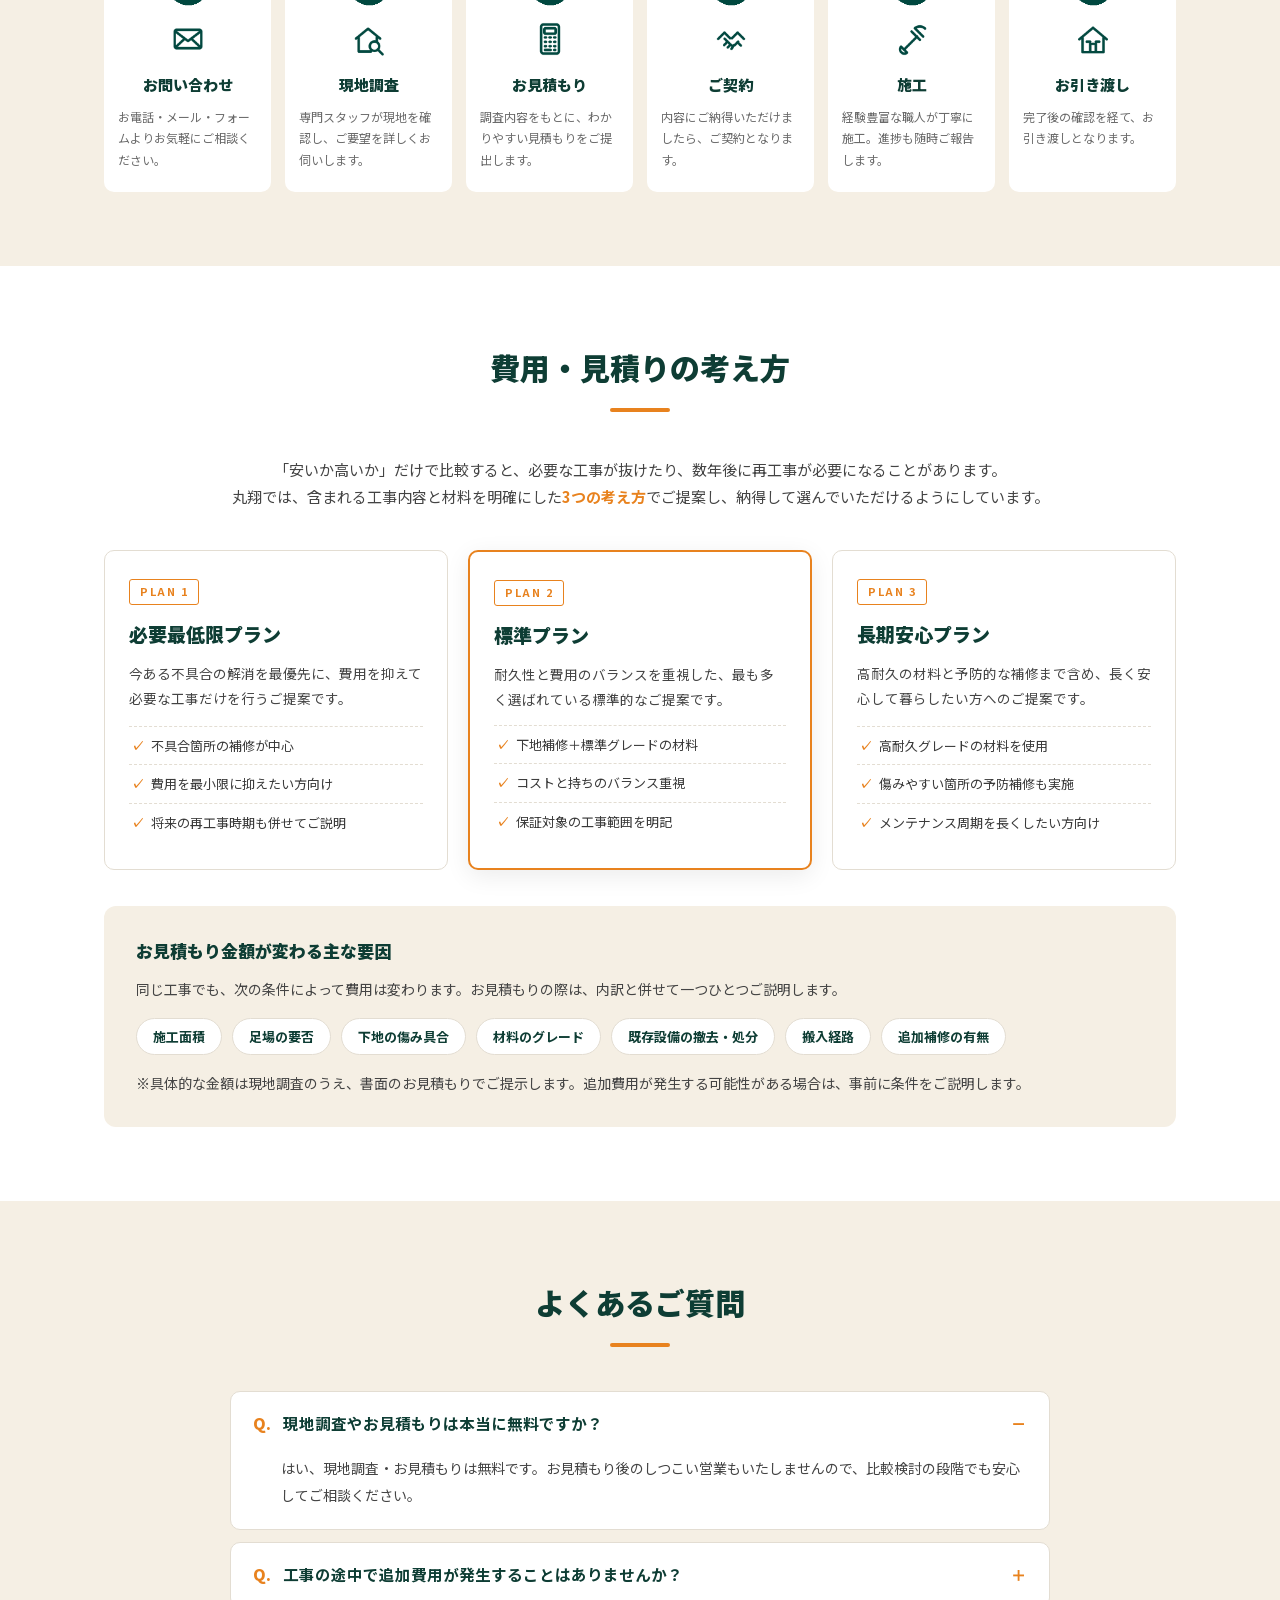
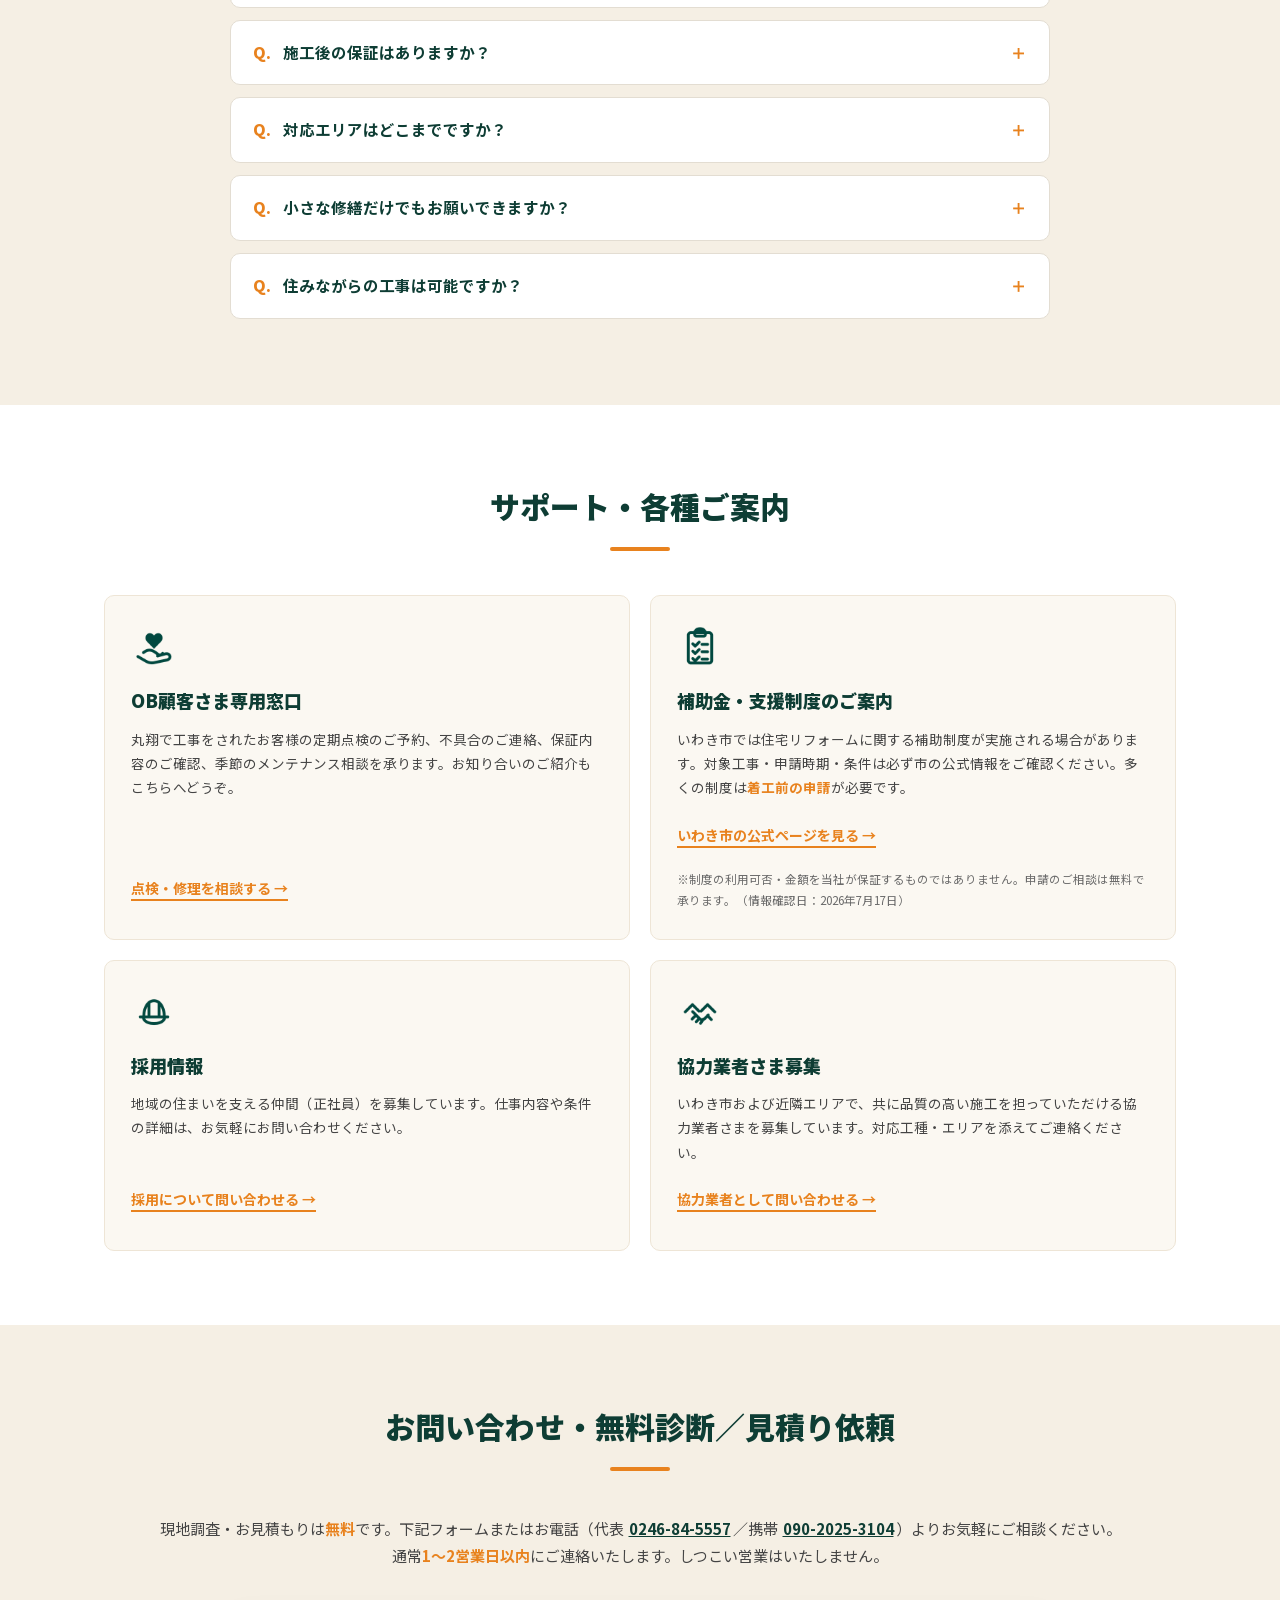
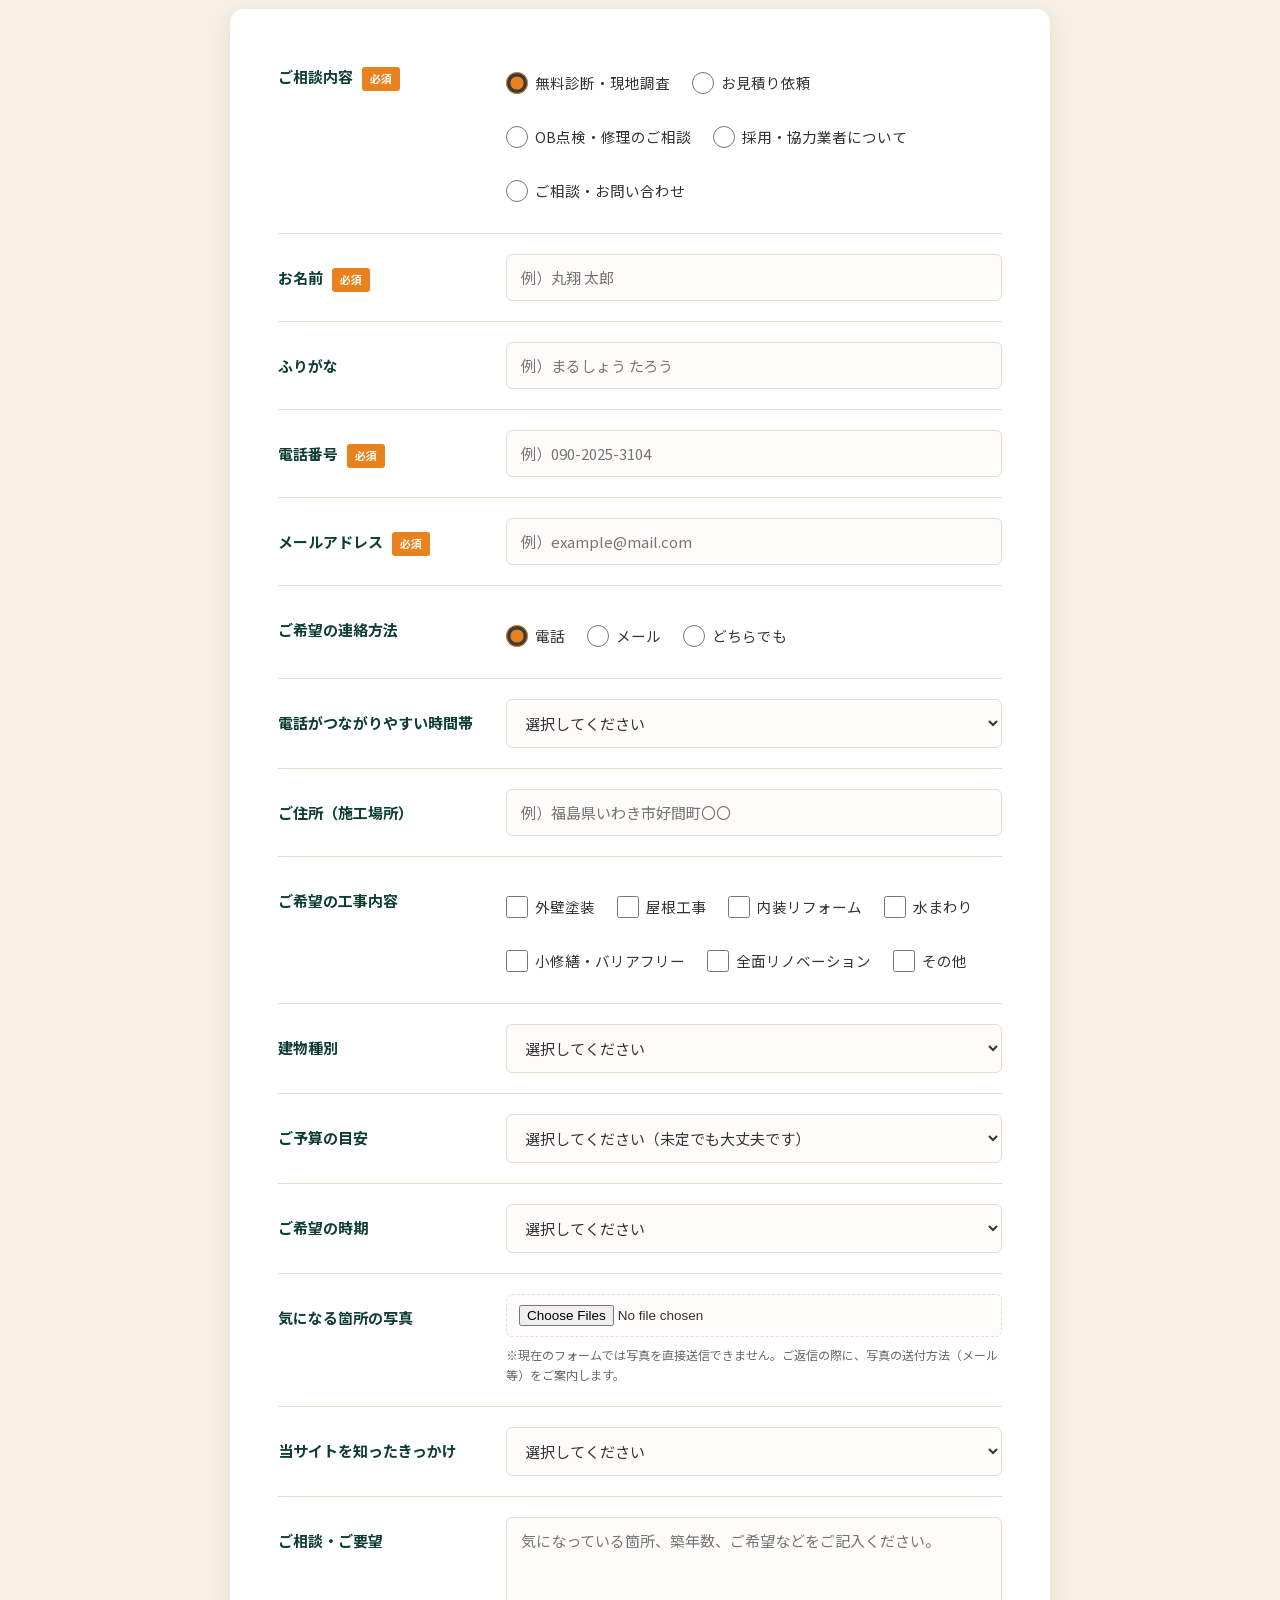
==== commit 6aea5902: "施工事例の写真URLに版数を付けて、全員にすぐ届くようにする 写真を400px幅に縮小したが、URLが同じままなので、以前サイトを見た人の ブラウザには古い800px幅の写真が残り続けていた。URLの" ====
--- a/index.html
+++ b/index.html
@@ -1152,11 +1152,16 @@
     // cases.js に書くのは今までどおり .jpg のパスだけでよい。
     // 同じ場所に同じ名前の .webp を置けば、自動でそちらが使われる。
     // .webp が無い場合は、下の「読み込みに失敗したら JPEG に戻す」仕組みが働く。
+    // 写真を差し替えたら、この日付を新しくする。
+    // URL の末尾が変わるので、前に見たことがある人のブラウザも新しい写真を取り直す。
+    // tools/施工事例一覧作成.py の PHOTO_VER と同じ値にしておくこと。
+    const PHOTO_VER = '20260918';
     const photo = (src, alt) => {
       const jpg = esc(src);
       const webp = esc(String(src || '').replace(/\.(jpe?g|png)$/i, '.webp'));
-      return `<picture><source srcset="${webp}" type="image/webp">`
-           + `<img src="${jpg}" alt="${alt}" loading="lazy"></picture>`;
+      const v = '?v=' + PHOTO_VER;
+      return `<picture><source srcset="${webp}${v}" type="image/webp">`
+           + `<img src="${jpg}${v}" alt="${alt}" loading="lazy"></picture>`;
     };
 
     const items = CASE_ITEMS.filter(c => c && c.category);
